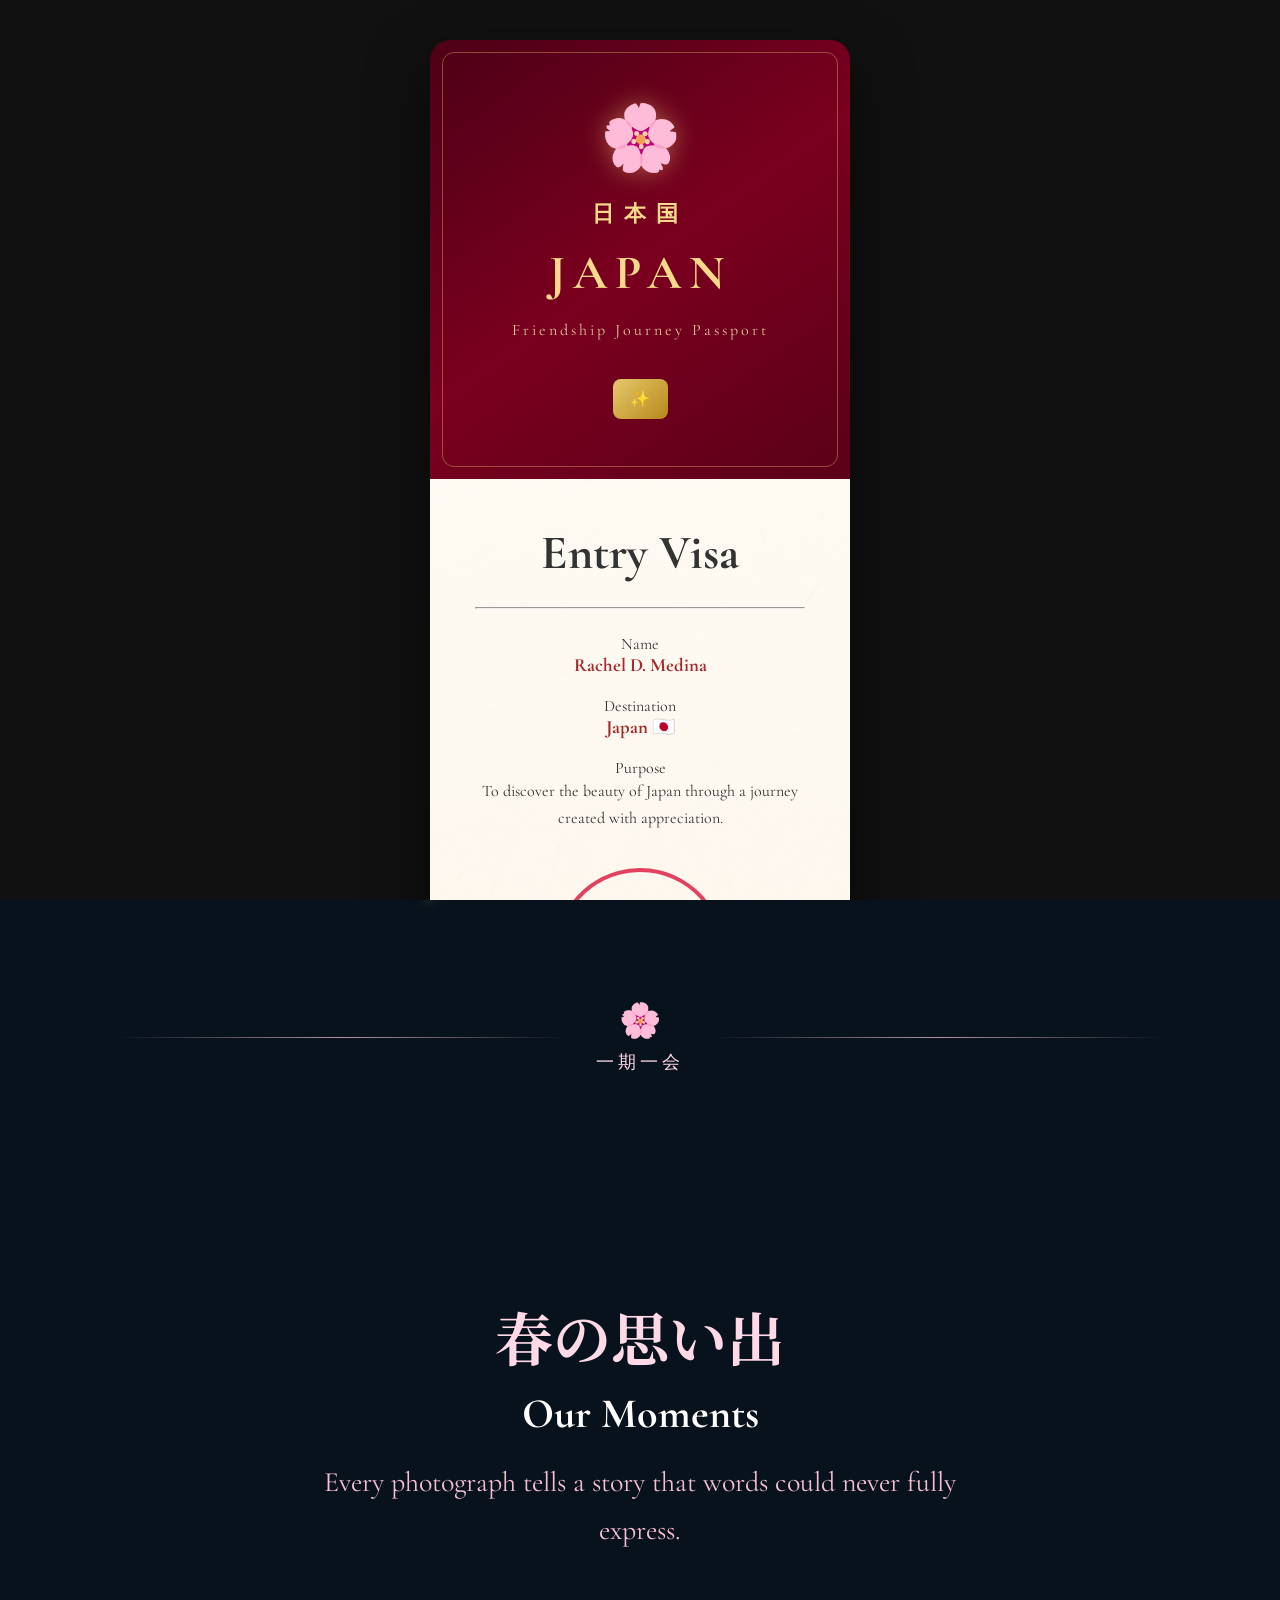
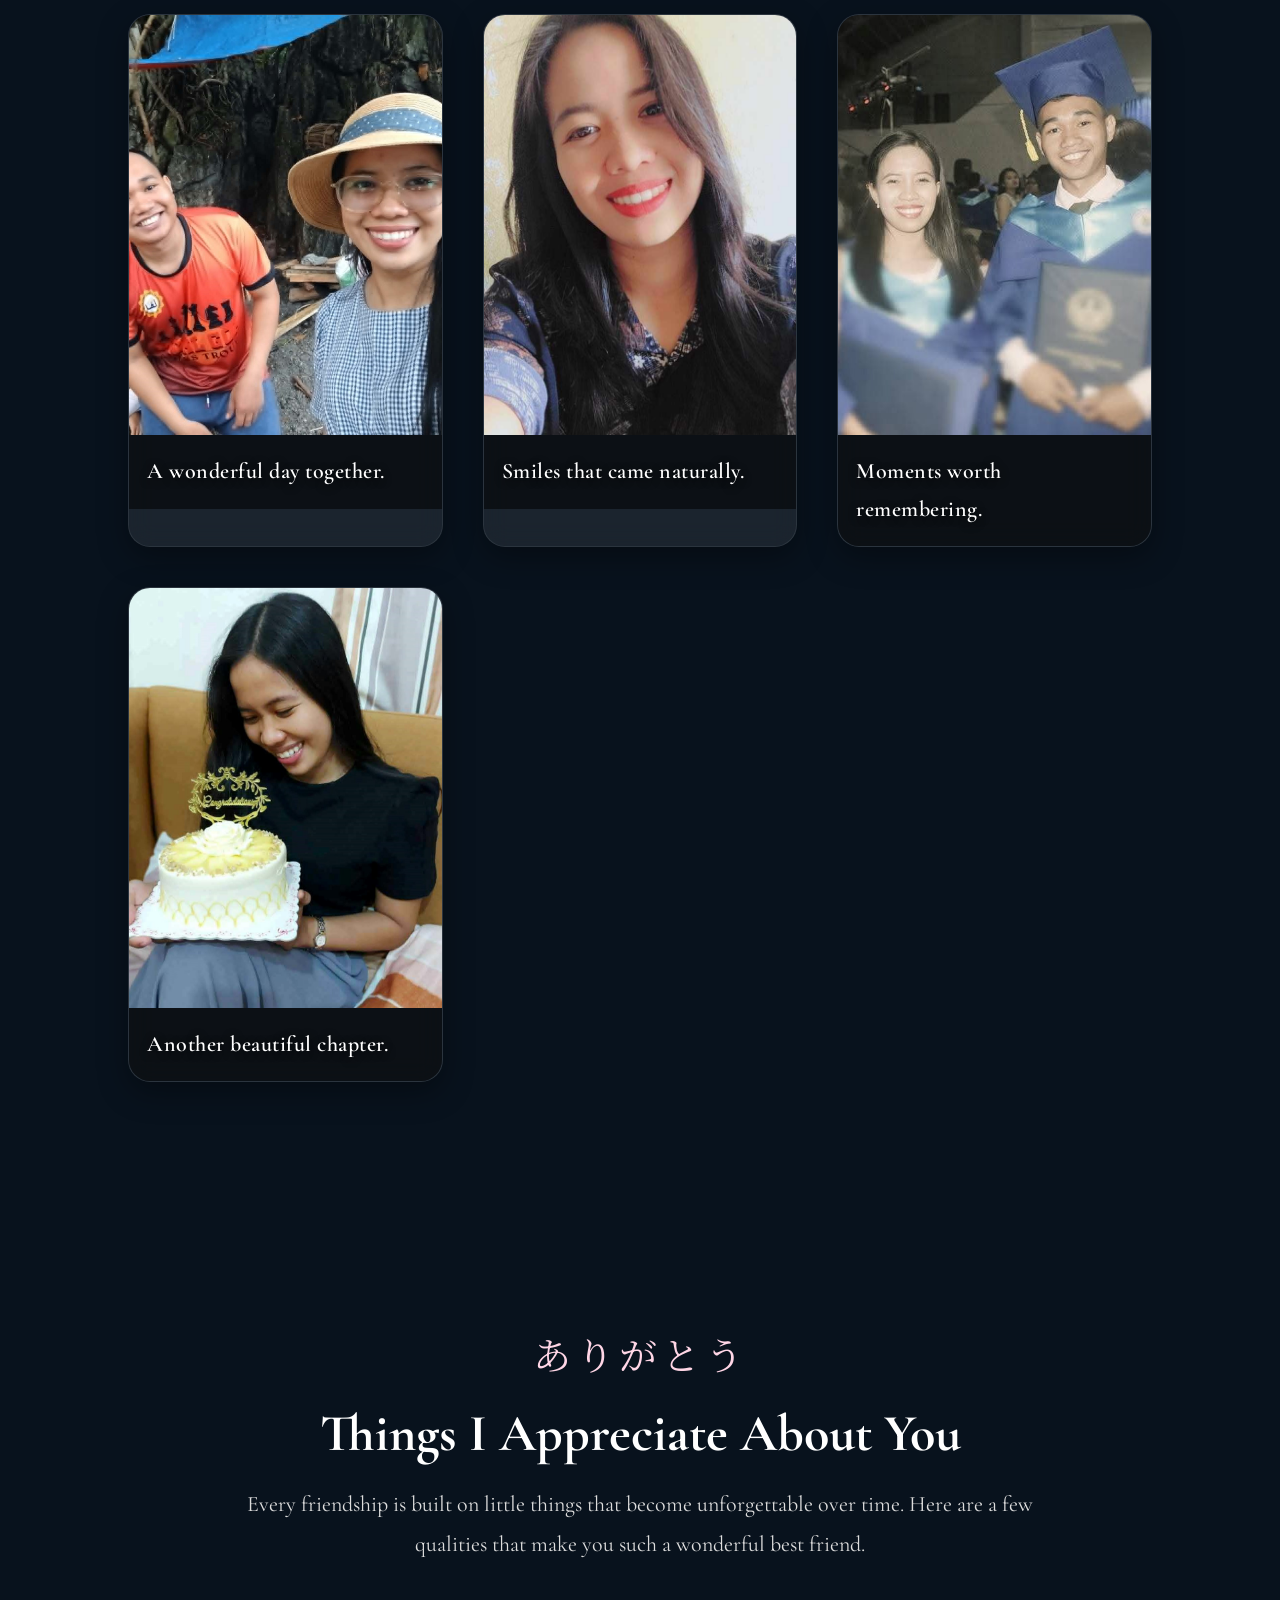
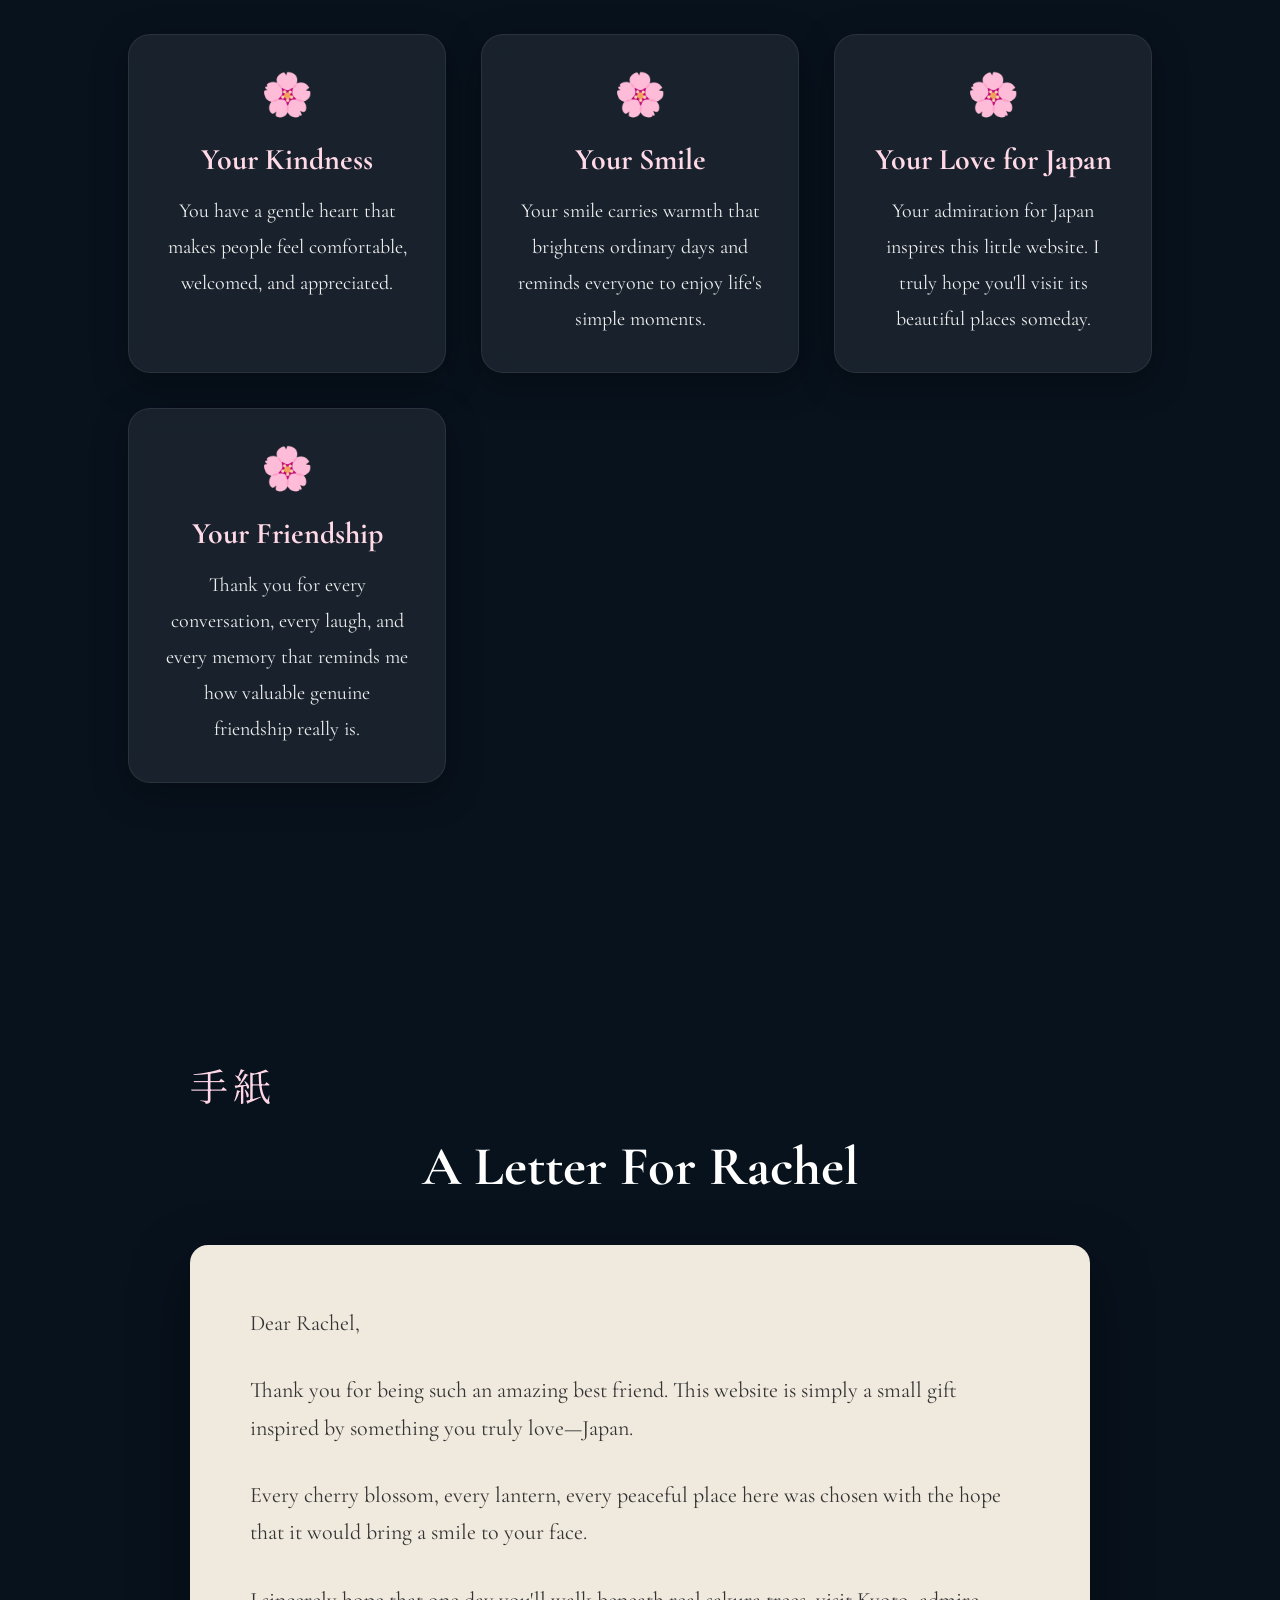
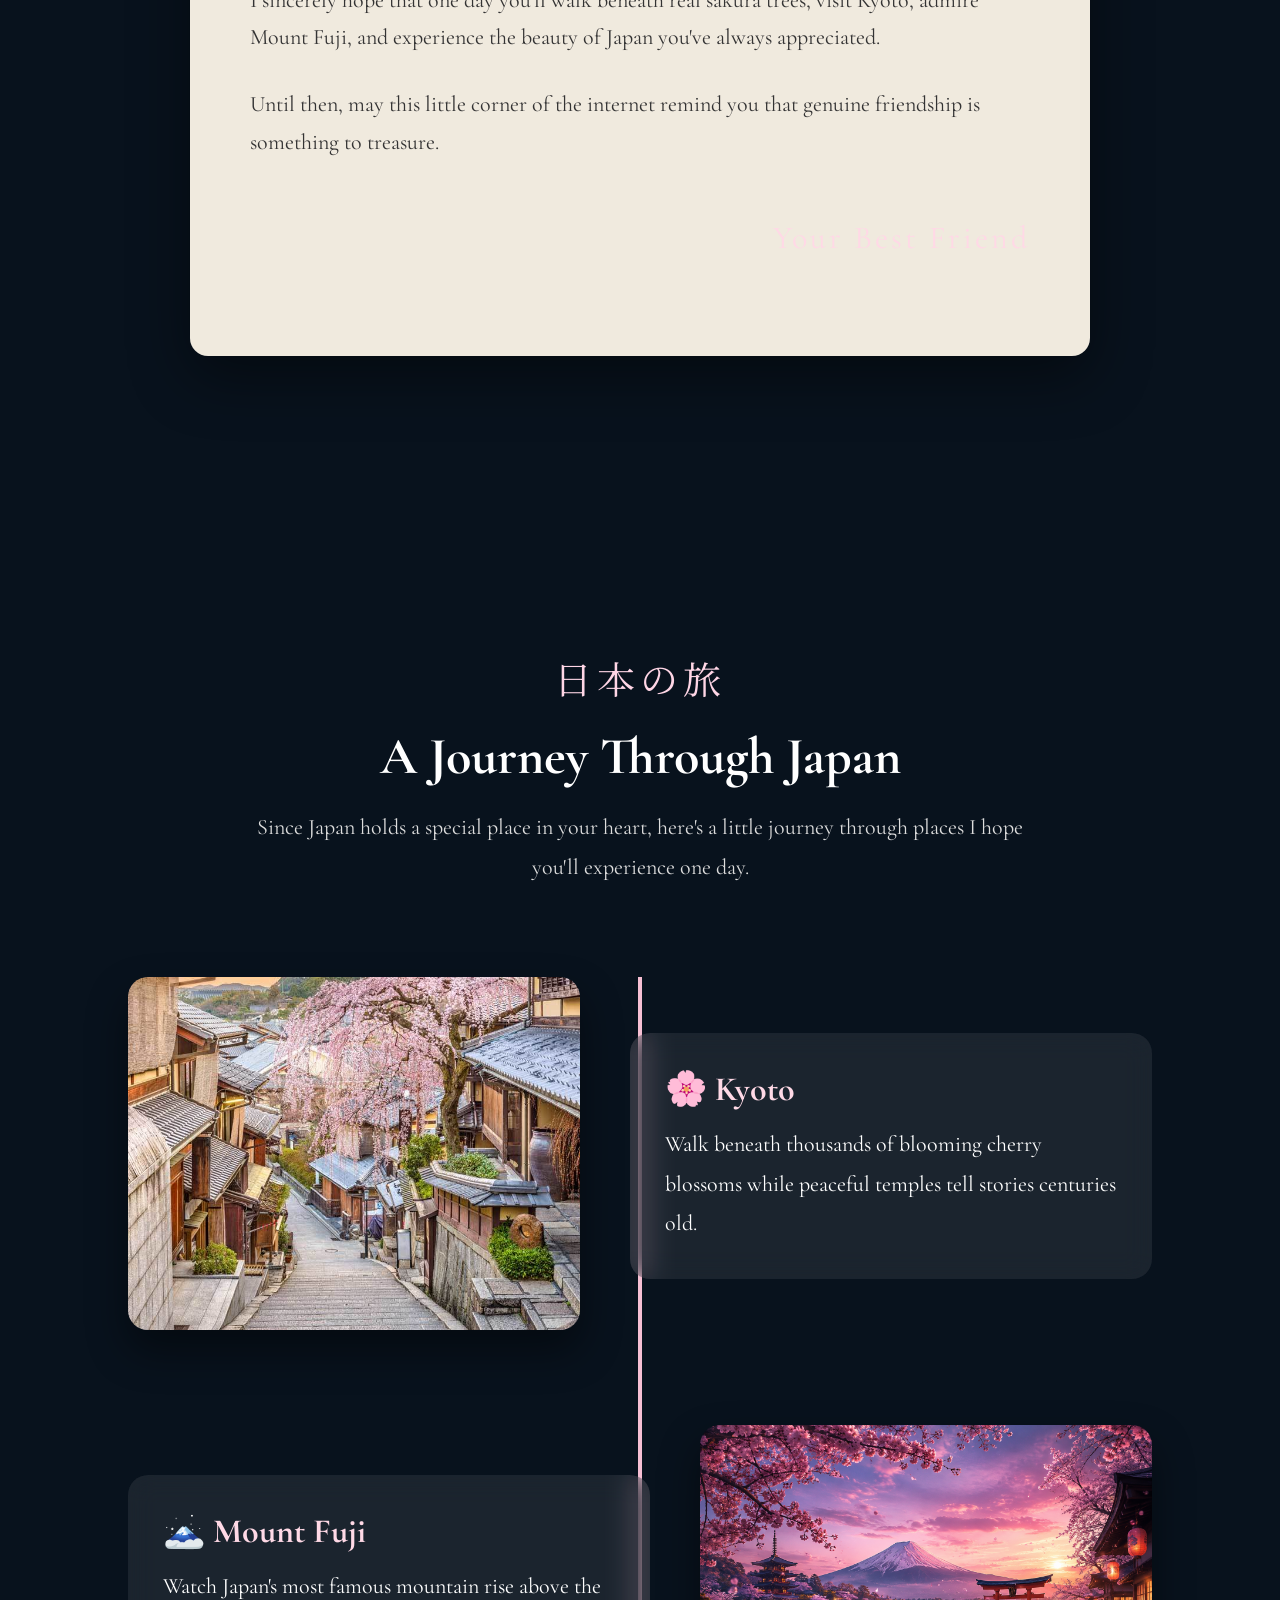
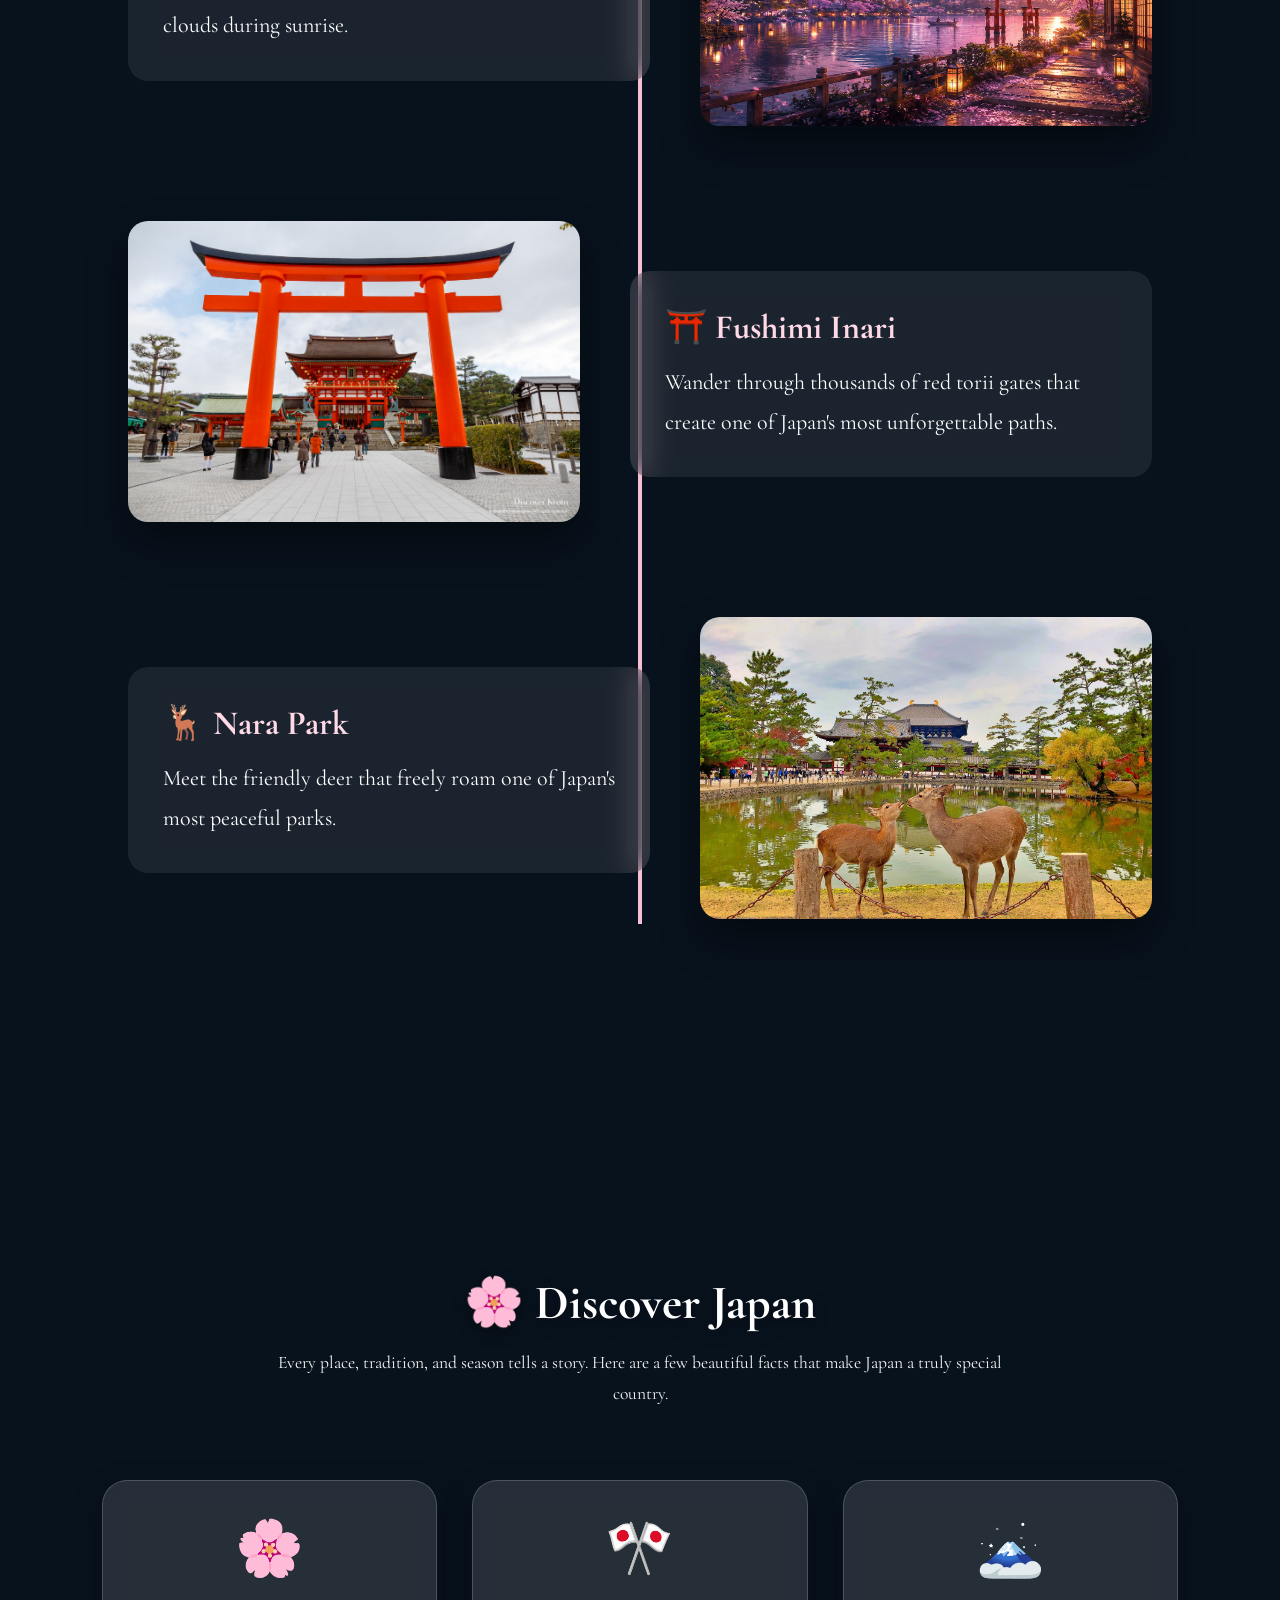
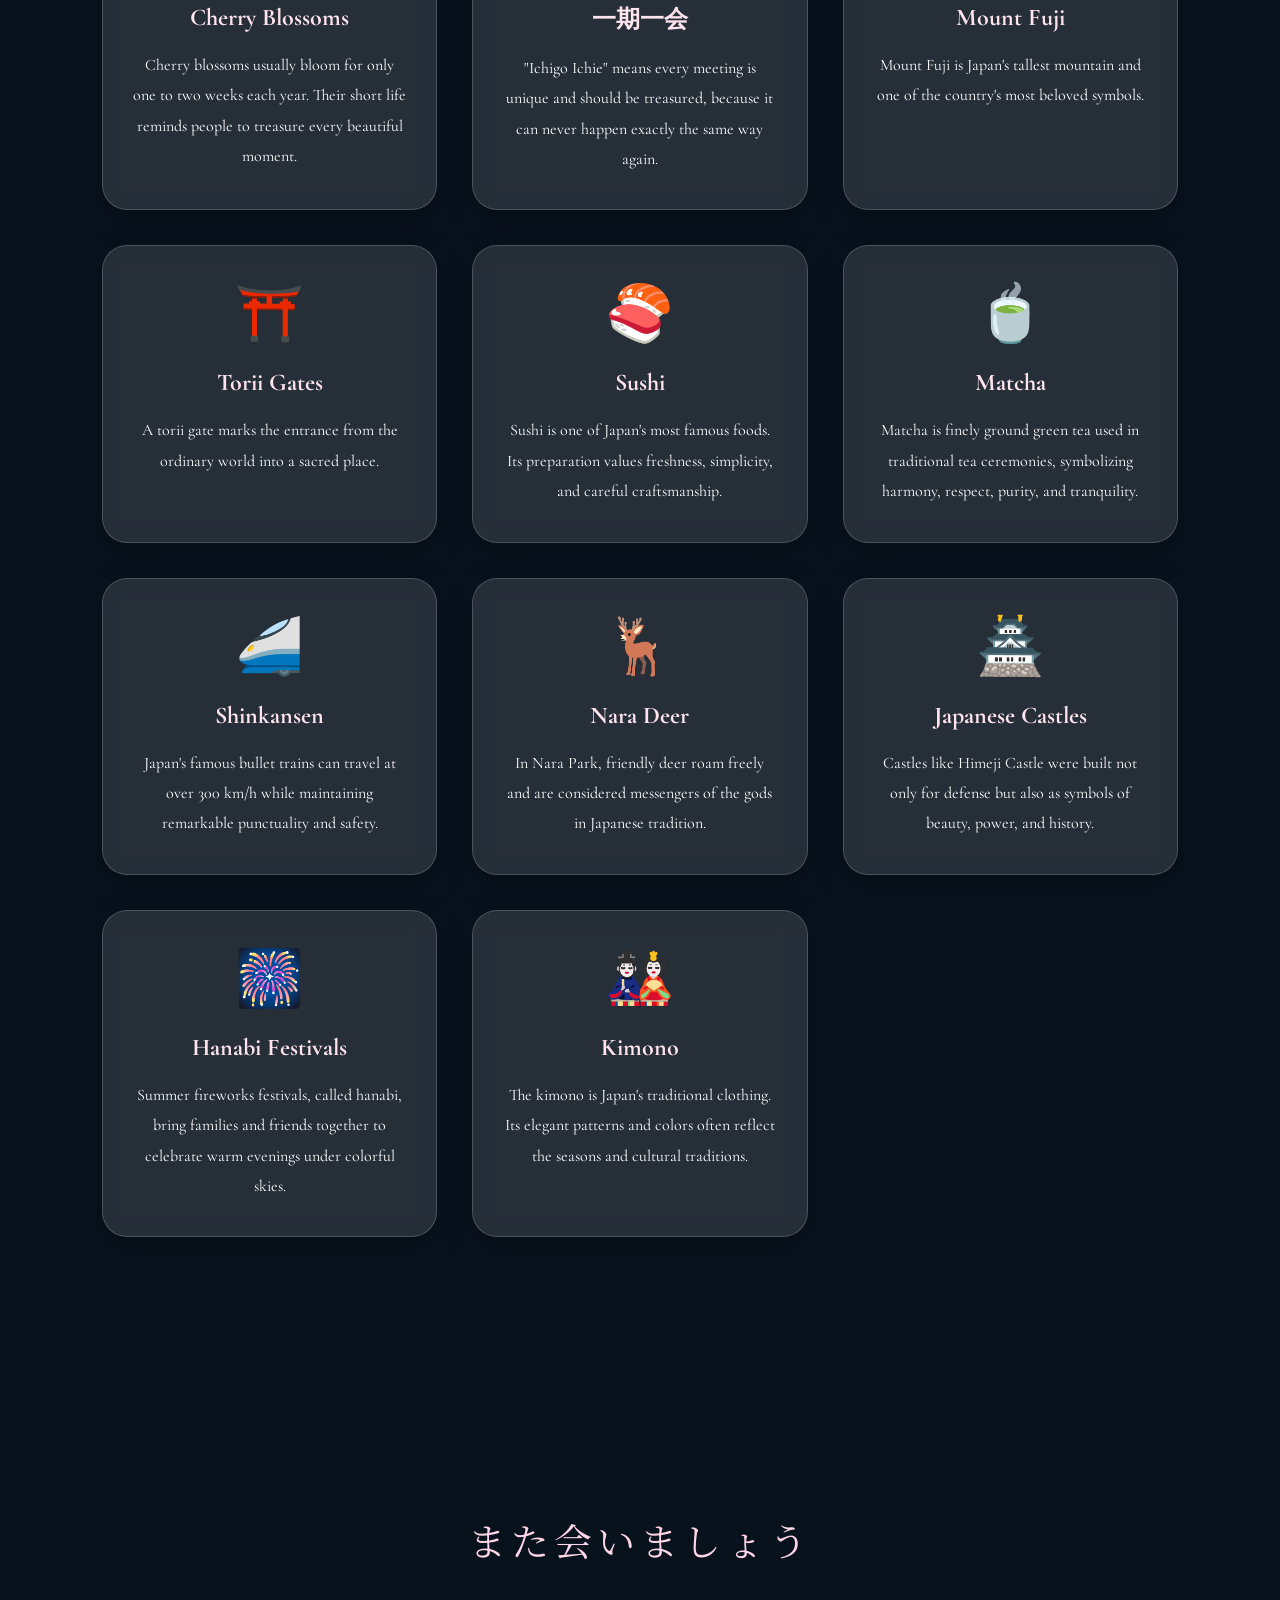
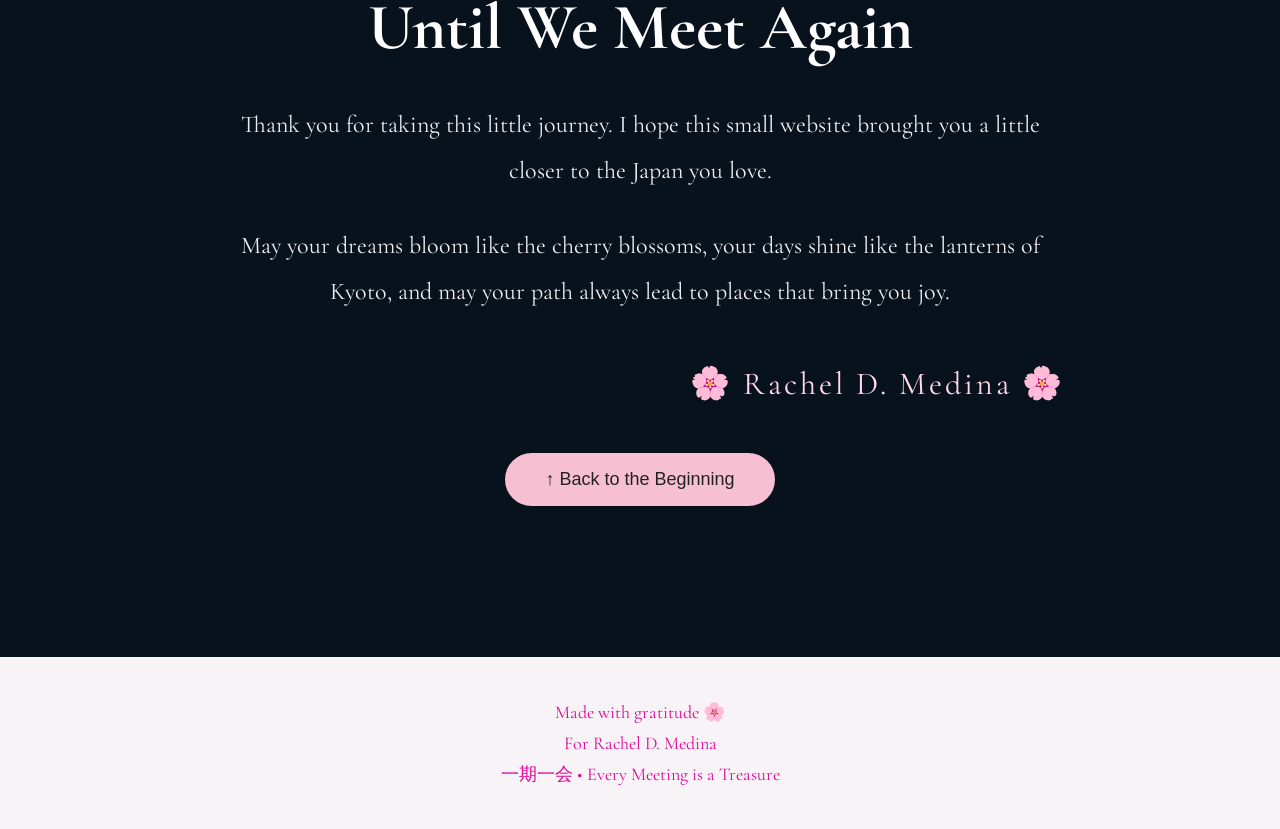
==== index.html @ a025c2c0 "Update My Website" ====
<!DOCTYPE html>
<html lang="en">

<head>

    <meta charset="UTF-8">
    <meta name="viewport" content="width=device-width, initial-scale=1.0">

    <title>一期一会 | To My Best Friend</title>

    <link rel="preconnect" href="https://fonts.googleapis.com">
    <link rel="preconnect" href="https://fonts.gstatic.com" crossorigin>

    <link href="https://fonts.googleapis.com/css2?family=Cormorant+Garamond:wght@300;400;500;600;700&family=Noto+Serif+JP:wght@300;500;700&display=swap" rel="stylesheet">

    <link rel="stylesheet" href="css/style.css">
    <link rel="stylesheet" href="css/animations.css">

</head>

<body>

<!-- ===============================
        JAPAN PASSPORT
================================ -->

<div id="passport-screen">
    
    <div id="sakura-transition"></div>

    <div class="passport">

        <div class="passport-cover">

         <div class="passport-emblem">
         🌸
         </div>

         <h2>日本国</h2>

         <h1>JAPAN</h1>

         <p class="passport-title">
         Friendship Journey Passport
         </p>

         <div class="passport-chip">
         ✨
         </div>

        </div>

        <div class="passport-inside">
            
            <h2>Entry Visa</h2>
            
            <hr>
            
            <div class="passport-info">
                
                <div>
                    
                    <span>Name</span>
                    
                    <h3>Rachel D. Medina</h3>
                
                </div>
                
                
                <div>
                    
                    <span>Destination</span>
                    
                    <h3>Japan 🇯🇵</h3>
                
                </div>
                
                <div>
                    
                    <span>Purpose</span>
                    
                    <p>
                        To discover the beauty of Japan
                        through a journey created with appreciation.
                    
                    </p>
                
                </div>
            
            </div>
            
            <div class="passport-stamp">
                
                入国許可
                
                <br>
                
                Welcome to Japan
            
            </div>
            
            <button id="beginJourney">
                
                🌸 Begin the Journey
            
            </button>
        
        </div>
    
    </div>

</div>

<div id="transition-overlay"></div>

<div id="petal-transition">

    <span>🌸</span>
    <span>🌸</span>
    <span>🌸</span>
    <span>🌸</span>
    <span>🌸</span>
    <span>🌸</span>

</div>
    
<div id="fireflies"></div>

<div class="background-overlay"></div>

<div id="petals-container"></div>

<header class="hero">

    <div class="moon"></div>

    <img src="images/background/Lantern nobg.png"
     class="lantern lantern-left"
     alt="Lantern">
     
     <img src="images/background/Lantern nobg.png"
     class="lantern lantern-right"
     alt="Lantern">

    <div class="hero-content">

     <div class="hero-kanji">
        一期一会
     </div>

     <div class="hero-romaji">
        Ichigo Ichie
     </div>

     <div class="hero-divider"></div>

     <h1 class="hero-title">
        For Rachel D. Medina
     </h1>

     <p class="hero-message">

        A small corner of Japan,
        created with appreciation.

        <br><br>

        May this place remind you that
        beautiful friendships,
        like cherry blossoms,
        are treasured in every season.

     </p>

    <a href="#journey" class="hero-button">

        Begin the Journey 🌸

    </a>

</div>

    <div class="scroll-indicator">

        ↓

    </div>

</header>

<div class="premium-divider">

    <div class="divider-line"></div>

    <div class="divider-center">

        <div class="flower">🌸</div>

        <div class="kanji">一期一会</div>

    </div>

    <div class="divider-line"></div>

</div>

<section id="gallery">

    <div class="gallery-title">
        
        <h2>春の思い出</h2>
        
        <h3>Our Moments</h3>
        
        <p> Every photograph tells a story 
            that words could never fully express.
        </p>
    
    </div>

    <div class="gallery-grid">

        <div class="photo-card">
            <img src="images/memories/r1.jfif" alt="">
            <p>A wonderful day together.</p>
        </div>

        <div class="photo-card">
            <img src="images/memories/r2.jfif" alt="">
            <p>Smiles that came naturally.</p>
        </div>

        <div class="photo-card">
            <img src="images/memories/5.jfif" alt="">
            <p>Moments worth remembering.</p>
        </div>

        <div class="photo-card">
            <img src="images/memories/8.jfif" alt="">
            <p>Another beautiful chapter.</p>
        </div>

    </div>

</section>

<!-- =========================
     THINGS I APPRECIATE
========================== -->

<section id="appreciation">

    <div class="section-header">

        <p class="jp-title">ありがとう</p>

        <h2>Things I Appreciate About You</h2>

        <p class="section-description">
            Every friendship is built on little things that become unforgettable over time.
            Here are a few qualities that make you such a wonderful best friend.
        </p>

    </div>

    <div class="appreciation-grid">

        <div class="app-card">

            <div class="icon">🌸</div>

            <h3>Your Kindness</h3>

            <p>
                You have a gentle heart that makes people feel comfortable,
                welcomed, and appreciated.
            </p>

        </div>

        <div class="app-card">

            <div class="icon">🌸</div>

            <h3>Your Smile</h3>

            <p>
                Your smile carries warmth that brightens ordinary days and
                reminds everyone to enjoy life's simple moments.
            </p>

        </div>

        <div class="app-card">

            <div class="icon">🌸</div>

            <h3>Your Love for Japan</h3>

            <p>
                Your admiration for Japan inspires this little website.
                I truly hope you'll visit its beautiful places someday.
            </p>

        </div>

        <div class="app-card">

            <div class="icon">🌸</div>

            <h3>Your Friendship</h3>

            <p>
                Thank you for every conversation, every laugh,
                and every memory that reminds me how valuable
                genuine friendship really is.
            </p>

        </div>

    </div>

</section>

<!-- ==========================
     LETTER SECTION
=========================== -->

<section id="letter">

    <div class="letter-container">

        <p class="jp-title">

            手紙

        </p>

        <h2>

            A Letter For Rachel

        </h2>

        <div class="letter-paper">

            <p>

                Dear Rachel,

            </p>

            <p>

                Thank you for being such an amazing best friend.

                This website is simply a small gift inspired by
                something you truly love—Japan.

            </p>

            <p>

                Every cherry blossom,
                every lantern,
                every peaceful place here
                was chosen with the hope that
                it would bring a smile to your face.

            </p>

            <p>

                I sincerely hope that one day
                you'll walk beneath real sakura trees,
                visit Kyoto,
                admire Mount Fuji,
                and experience the beauty of Japan
                you've always appreciated.

            </p>

            <p>

                Until then,
                may this little corner of the internet
                remind you that genuine friendship
                is something to treasure.

            </p>

            <p class="signature">

                Your Best Friend

            </p>

        </div>

    </div>

</section>

<!-- =========================
     JOURNEY THROUGH JAPAN
========================= -->

<section id="journey">

    <div class="section-header">

        <p class="jp-title">

            日本の旅

        </p>

        <h2>

            A Journey Through Japan

        </h2>

        <p class="section-description">

            Since Japan holds a special place in your heart,
            here's a little journey through places I hope
            you'll experience one day.

        </p>

    </div>

    <div class="timeline">

        <div class="timeline-item">

            <div class="timeline-image">

                <img src="images/background/kyoto.jpg" alt="Kyoto">

            </div>

            <div class="timeline-content">

                <h3>🌸 Kyoto</h3>

                <p>

                    Walk beneath thousands of blooming
                    cherry blossoms while peaceful temples
                    tell stories centuries old.

                </p>

            </div>

        </div>

        <div class="timeline-item reverse">

            <div class="timeline-image">

                <img src="images/background/gallery background.png" alt="Fuji">

            </div>

            <div class="timeline-content">

                <h3>🗻 Mount Fuji</h3>

                <p>

                    Watch Japan's most famous mountain
                    rise above the clouds during sunrise.

                </p>

            </div>

        </div>

        <div class="timeline-item">

            <div class="timeline-image">

                <img src="images/background/inari.jpg" alt="Fushimi">

            </div>

            <div class="timeline-content">

                <h3>⛩️ Fushimi Inari</h3>

                <p>

                    Wander through thousands of red torii
                    gates that create one of Japan's
                    most unforgettable paths.

                </p>

            </div>

        </div>

        <div class="timeline-item reverse">

            <div class="timeline-image">

                <img src="images/background/nara.jpg" alt="Nara">

            </div>

            <div class="timeline-content">

                <h3>🦌 Nara Park</h3>

                <p>

                    Meet the friendly deer that freely
                    roam one of Japan's most peaceful parks.

                </p>

            </div>

        </div>

    </div>

</section>

<!-- ===================================
        DID YOU KNOW?
=================================== -->

<section id="did-you-know" class="did-you-know">

    <h2 class="section-title">
        🌸 Discover Japan
    </h2>

    <p class="section-subtitle">
        Every place, tradition, and season tells a story. Here are a few beautiful facts that make Japan a truly special country.
    </p>

    <div class="facts-grid">

        <div class="fact-card">
            <div class="fact-icon">🌸</div>

            <h3>Cherry Blossoms</h3>

            <p>
                Cherry blossoms usually bloom
                for only one to two weeks each year.
                Their short life reminds people
                to treasure every beautiful moment.
            </p>
        </div>

        <div class="fact-card">

            <div class="fact-icon">🎌</div>

            <h3>一期一会</h3>

            <p>
                "Ichigo Ichie" means
                every meeting is unique
                and should be treasured,
                because it can never happen
                exactly the same way again.
            </p>

        </div>

        <div class="fact-card">

            <div class="fact-icon">🗻</div>

            <h3>Mount Fuji</h3>

            <p>
                Mount Fuji is Japan's
                tallest mountain and one of
                the country's most beloved symbols.
            </p>

        </div>

        <div class="fact-card">

            <div class="fact-icon">⛩️</div>

            <h3>Torii Gates</h3>

            <p>
                A torii gate marks the entrance
                from the ordinary world into
                a sacred place.
            </p>

        </div>

        <div class="fact-card">
          
            <div class="fact-icon">🍣</div>
             
            <h3>Sushi</h3>
            
            <p>
               Sushi is one of Japan's most famous foods.
               Its preparation values freshness, simplicity, and careful craftsmanship.
            
            </p>
        
        </div>

        <div class="fact-card">
         
            <div class="fact-icon">🍵</div>
    
            <h3>Matcha</h3>
    
            <p>
        
                Matcha is finely ground green tea used in traditional tea ceremonies,
                symbolizing harmony, respect, purity, and tranquility.
    
            </p>

        </div>

        <div class="fact-card">
    
            <div class="fact-icon">🚄</div>
    
            <h3>Shinkansen</h3>
    
            <p>
        
                Japan's famous bullet trains can travel at over 300 km/h while maintaining remarkable punctuality and safety.
    
            </p>

        </div>

        <div class="fact-card">
    
            <div class="fact-icon">🦌</div>
    
            <h3>Nara Deer</h3>
    
            <p>
        
                In Nara Park, friendly deer roam freely and are considered messengers of the gods in Japanese tradition.
    
            </p>

        </div>

        <div class="fact-card">
    
            <div class="fact-icon">🏯</div>
    
            <h3>Japanese Castles</h3>
    
            <p>
        
                Castles like Himeji Castle were built not only for defense but also as symbols of beauty, power, and history.
    
            </p>

        </div>

        <div class="fact-card">
    
            <div class="fact-icon">🎆</div>
    
            <h3>Hanabi Festivals</h3>
    
            <p>
       
                Summer fireworks festivals, called hanabi, bring families and friends together to celebrate warm evenings under colorful skies.
    
            </p>

        </div>

        <div class="fact-card">
    
            <div class="fact-icon">🎎</div>
    
            <h3>Kimono</h3>
    
            <p>
        
                The kimono is Japan's traditional clothing.
        
                Its elegant patterns and colors often reflect the seasons and cultural traditions.
    
            </p>

        </div>


    </div>

</section>

<!-- =====================================
     FAREWELL SECTION
====================================== -->

<section id="farewell">

    <div class="farewell-overlay"></div>

    <div class="farewell-content">

        <p class="jp-title">
            また会いましょう
        </p>

        <h2>Until We Meet Again</h2>

        <p class="farewell-message">

            Thank you for taking this little journey.

            I hope this small website brought you
            a little closer to the Japan you love.

        </p>

        <p class="farewell-message">

            May your dreams bloom like the cherry blossoms,
            your days shine like the lanterns of Kyoto,
            and may your path always lead to places
            that bring you joy.

        </p>

        <div class="signature">

            🌸 Rachel D. Medina 🌸

        </div>

        <button id="backTop">

            ↑ Back to the Beginning

        </button>

    </div>

</section>


<footer>

    <p>

        Made with gratitude 🌸

    </p>

    <p>

        For Rachel D. Medina

    </p>

    <p>

        一期一会 • Every Meeting is a Treasure

    </p>

</footer>

<script src="js/script.js"></script>
<script src="js/sakura.js"></script>
<script src="js/fireflies.js"></script>

<button id="music-btn">🎵 Music</button>

<audio id="bg-music" loop>
    <source src="audio/Sparkle - Your Name. (Kimi no Na wa.) OST [Piano]  RADWIMPS.mp3" type="audio/mpeg">
</audio>

<script src="js/music.js"></script>

<script src="js/passport.js"></script>

</body>

</html>
---- css/style.css ----
*{
    margin:0;
    padding:0;
    box-sizing:border-box;
}

html{
    scroll-behavior:smooth;
}

body{

    background:#08121d;
    color:white;
    overflow-x:hidden;

    font-family:'Cormorant Garamond',serif;

}

/* HERO */

.hero{
    height:100vh;

    background:
        linear-gradient(
            rgba(0,0,0,0.55),
            rgba(0,0,0,0.65)
        ),
        url("../images/background/gallery\ background.png");

    background-size: cover;
    background-position: center;
    background-repeat: no-repeat;

    display:flex;
    justify-content:center;
    align-items:center;
    text-align:center;
    position:relative;
    
.hero{

    animation:heroReveal 2s ease;

}

@keyframes heroReveal{

from{

opacity:0;

transform:scale(1.05);

}

to{

opacity:1;

transform:scale(1);

}

}

}

/* Overlay */

.background-overlay {
    position: fixed;
    inset: 0;
    background: linear-gradient(
        rgba(4, 10, 20, 0.55),
        rgba(4, 10, 20, 0.65)
    );
    z-index: 0;
}

/* Moon */

.moon{

position:absolute;

right:8%;

top:8%;

width:260px;

height:260px;

border-radius:50%;

background:radial-gradient(

circle,

rgba(255,255,255,.9),

rgba(255,255,255,.08)

);

filter:blur(2px);

box-shadow:

0 0 80px rgba(255,255,255,.25),

0 0 150px rgba(255,255,255,.08);

opacity:.4;

}

/* Hero */

.hero-content{

    text-align:center;

    max-width:850px;

    margin:auto;

    padding:70px 40px;

    backdrop-filter:blur(10px);

    background:rgba(0,0,0,.25);

    border:1px solid rgba(255,255,255,.15);

    border-radius:25px;

    box-shadow:
    0 20px 50px rgba(0,0,0,.35);

}

.hero-kanji{

    font-size:58px;

    color:#ffd7e8;

    letter-spacing:8px;

    margin-bottom:10px;

    text-shadow:0 0 20px rgba(255,180,210,.5);

}

.hero-romaji{

    color:#ffffff;

    font-size:22px;

    font-style:italic;

    opacity:.85;

    margin-bottom:25px;

}

.hero-divider{

    width:180px;

    height:2px;

    margin:25px auto;

    background:linear-gradient(
    to right,
    transparent,
    #ffd2e3,
    transparent);

}

.hero-title{

    font-size:48px;

    color:white;

    margin-bottom:30px;

}

.hero-message{

    font-size:20px;

    color:#f6f6f6;

    line-height:2;

    margin-bottom:40px;

}

.hero-button{

    display:inline-block;

    padding:18px 45px;

    background:linear-gradient(
        135deg,
        #ffbfd8,
        #f7dfff);

    color:#4d2b3c;

    text-decoration:none;

    font-weight:bold;

    border-radius:50px;

    transition:.4s;

}

.hero-button:hover{

    transform:translateY(-6px);

    box-shadow:
    0 15px 35px rgba(255,170,205,.5);

}

.hero-content{

    animation:heroFade 2.5s ease;

}

@keyframes heroFade{

    from{

        opacity:0;

        transform:translateY(50px);

    }

    to{

        opacity:1;

        transform:translateY(0);

    }

}

/* Scroll */

.scroll-indicator{

    position:absolute;

    bottom:25px;

    font-size:34px;

    animation:bounce 2s infinite;

}

/* ==========================
   Sakura Petals
========================== */

#petals-container{

    position:fixed;

    inset:0;

    overflow:hidden;

    pointer-events:none;

    z-index:3;

}

.petal{

    position:absolute;

    width:18px;

    height:14px;

    background:linear-gradient(
        145deg,
        #ffd9ea,
        #f8b6cf
    );

    border-radius:
        100% 0 100% 0;

    opacity:.85;

    filter:drop-shadow(
        0 0 6px rgba(255,190,210,.35)
    );

    animation-name:fall;

    animation-timing-function:linear;

    animation-iteration-count:infinite;

}

@keyframes fall{

0%{

transform:

translateY(-10vh)

translateX(0)

rotate(0deg);

opacity:0;

}

10%{

opacity:.9;

}

50%{

transform:

translateY(50vh)

translateX(40px)

rotate(180deg);

}

100%{

transform:

translateY(110vh)

translateX(-60px)

rotate(360deg);

opacity:0;

}

}

/* =====================
   Lanterns
===================== */

.lantern{

    position:absolute;

    top:0;

    width:120px;

    z-index:8;

    transform-origin:top center;

}

.lantern-left{

    left:70px;

    animation:swingLeft 4s ease-in-out infinite;

}

.lantern-right{

    right:70px;

    animation:swingRight 4s ease-in-out infinite;

}

@keyframes swingLeft{

0%{transform:rotate(3deg);}
50%{transform:rotate(-3deg);}
100%{transform:rotate(3deg);}

}

@keyframes swingRight{

0%{transform:rotate(-3deg);}
50%{transform:rotate(3deg);}
100%{transform:rotate(-3deg);}

}

#fireflies{

position:fixed;

inset:0;

pointer-events:none;

z-index:2;

}

.firefly{

position:absolute;

width:4px;

height:4px;

border-radius:50%;

background:#ffe97d;

box-shadow:

0 0 12px #ffe97d,

0 0 20px #fff6b8;

animation:floatFirefly linear infinite;

}

@keyframes floatFirefly{

0%{

transform:translateY(0);

opacity:0;

}

20%{

opacity:1;

}

100%{

transform:translateY(-220px);

opacity:0;

}

}

#music-btn{

position:fixed;

bottom:25px;

right:25px;

padding:14px 24px;

border:none;

border-radius:40px;

background:rgba(255,255,255,.18);

backdrop-filter:blur(12px);

color:white;

cursor:pointer;

z-index:999;

transition:.3s;

}

#music-btn:hover{

background:rgba(255,255,255,.28);

}

#gallery{

    position: relative;

    padding: 120px 10%;

    background:
        linear-gradient(
            rgba(5,10,20,.55),
            rgba(8,15,28,.65)
        ),
        url("../images/background/gallery\ background.png");

    background-size: cover;

    background-position: center;

    background-attachment: fixed;

}

.gallery-title{

    text-align:center;
    margin-bottom:60px;

}

.gallery-title h2{

font-size:58px;

font-family:'Noto Serif JP';

color:#ffd9e6;

margin-bottom:10px;

}

.gallery-title h3{

font-size:42px;

color:white;

margin-bottom:20px;

}

.gallery-title p{

font-size:22px;

color:#ddd;

max-width:700px;

margin:auto;

line-height:1.7;

}

.gallery-title p{

    font-size:28px;
    color:#f6bfd3;
    margin-top:10px;

}

.gallery-title span{

    display:block;
    margin-top:20px;
    color:#ddd;
    font-size:22px;

}

.gallery-grid{

    display:grid;

    grid-template-columns:
    repeat(auto-fit,minmax(300px,1fr));

    gap:40px;

}

.photo-card,

.app-card,

.destination-card{

border:1px solid

rgba(255,255,255,.12);

background:

rgba(255,255,255,.08);

backdrop-filter:

blur(15px);

}

.photo-card p{

padding:18px;

background:rgba(0,0,0,.55);

color:white;

font-size:22px;

font-weight:600;

letter-spacing:.5px;

text-shadow:

0 2px 8px rgba(0,0,0,.8);

}


.photo-card:hover{

    transform:
        translateY(-10px)
        rotate(-2deg);

    box-shadow:
        0 20px 40px rgba(0,0,0,.35);

}

.photo-card img{

width:100%;

height:420px;

object-fit:cover;

display:block;

}

.photo-card{

background:rgba(255,255,255,.08);

backdrop-filter:blur(12px);

border:1px solid rgba(255,255,255,.08);

border-radius:22px;

overflow:hidden;

transition:.45s;

box-shadow:

0 10px 30px rgba(0,0,0,.35);

}

.photo-card:hover{

transform:

translateY(-14px)

scale(1.03);

box-shadow:

0 20px 50px rgba(0,0,0,.55);

}

.premium-divider{

    display:flex;

    align-items:center;

    justify-content:center;

    gap:30px;

    margin:100px auto;

}

.divider-line{

    width:35%;

    height:1px;

    background:linear-gradient(
    to right,
    transparent,
    rgba(255,200,220,.7),
    transparent);

}

.divider-center{

    text-align:center;

}

.flower{

    font-size:34px;

    animation: glowFlower 4s infinite ease-in-out;

}

.kanji{

    margin-top:8px;

    color:#ffd9e6;

    font-size:18px;

    letter-spacing:4px;

}

@keyframes glowFlower{

0%,100%{

transform:scale(1);

filter:drop-shadow(0 0 0px pink);

}

50%{

transform:scale(1.2);

filter:drop-shadow(0 0 15px #ffb6d5);

}

}

/* =====================================
   APPRECIATION SECTION
===================================== */

#appreciation{

    position:relative;

    padding:120px 10%;

    background:
        linear-gradient(
            rgba(5,10,20,.55),
            rgba(8,15,28,.65)
        ),
        url("../images/background/gallery\ background.png");

    background-size: cover;

    background-position: center;

    background-attachment: fixed;

}

.section-header{

    text-align:center;

    max-width:800px;

    margin:auto;

    margin-bottom:70px;

}

.jp-title{

    font-family:'Noto Serif JP',serif;

    color:#ffd6e6;

    font-size:38px;

    letter-spacing:5px;

    margin-bottom:15px;

}

.section-header h2{

    font-size:52px;

    color:white;

    margin-bottom:20px;

}

.section-description{

    font-size:22px;

    color:#dddddd;

    line-height:1.8;

}

.appreciation-grid{

    display:grid;

    grid-template-columns:
    repeat(auto-fit,minmax(280px,1fr));

    gap:35px;

}

.app-card{

    background:
    rgba(255,255,255,.07);

    backdrop-filter:blur(14px);

    border:1px solid
    rgba(255,255,255,.08);

    border-radius:22px;

    padding:35px;

    text-align:center;

    transition:.45s;

    box-shadow:
    0 10px 35px rgba(0,0,0,.35);

}

.app-card:hover{

    transform:
    translateY(-10px);

    border-color:#f6bfd3;

    box-shadow:
    0 20px 45px rgba(0,0,0,.45);

}

.icon{

    font-size:42px;

    margin-bottom:20px;

}

.app-card h3{

    color:#ffd9e6;

    font-size:30px;

    margin-bottom:15px;

}

.app-card p{

    color:#eeeeee;

    font-size:20px;

    line-height:1.8;

}

/* ====================================
        LETTER SECTION
==================================== */

#letter{

    padding:150px 10%;

    background:

    linear-gradient(
            rgba(5,10,20,.55),
            rgba(8,15,28,.65)
        ),

    url("../images/background/her\ fav.jpg");

    background-size:cover;

    background-position:center;

    background-attachment:fixed;

}

.letter-container{

    max-width:900px;

    margin:auto;

}

.letter-container h2{

    text-align:center;

    font-size:55px;

    color:white;

    margin-bottom:45px;

}

.letter-paper{

    background:
    rgba(255,248,235,.94);

    color:#333;

    padding:60px;

    border-radius:18px;

    box-shadow:

    0 20px 60px rgba(0,0,0,.45);

    backdrop-filter:blur(12px);

    line-height:2;

    font-size:22px;

}

.letter-paper p{

    margin-bottom:30px;

}

.signature{

    text-align:right;

    margin-top:60px;

    font-size:28px;

    color:#8b3d5f;

    font-family:'Cormorant Garamond',serif;

}

/* ==========================
      JOURNEY
========================== */

#journey{

padding:140px 10%;

background:

linear-gradient(

rgba(5,12,20,.45),

rgba(6,12,25,.55)

),

url("../images/background/journey\ wallpaper.jpg");

background-size:cover;

background-position:center;

background-attachment:fixed;

}

.timeline{

position:relative;

margin-top:70px;

}

.timeline::before{

content:"";

position:absolute;

left:50%;

top:0;

bottom:0;

width:4px;

background:#f6bfd3;

transform:translateX(-50%);

}

.timeline-item{

display:flex;

justify-content:space-between;

align-items:center;

margin:90px 0;

gap:50px;

}

.timeline-item.reverse{

flex-direction:row-reverse;

}

.timeline-image{

flex:1;

}

.timeline-image img{

width:100%;

border-radius:20px;

box-shadow:

0 20px 40px rgba(0,0,0,.45);

}

.timeline-content{

flex:1;

background:rgba(255,255,255,.08);

backdrop-filter:blur(14px);

padding:35px;

border-radius:20px;

color:white;

}

.timeline-content h3{

font-size:34px;

margin-bottom:15px;

color:#ffd9e6;

}

.timeline-content p{

font-size:22px;

line-height:1.8;

}

/* ===================================
        FAREWELL
=================================== */

#farewell{

    position:relative;

    min-height:100vh;

    display:flex;

    justify-content:center;

    align-items:center;

    text-align:center;

    padding:120px 10%;

    overflow:hidden;

    background:
    linear-gradient(
        rgba(0,0,0,.55),
        rgba(0,0,0,.65)
    ),
    url("../images/background/japannight.jpg");

    background-size:cover;

    background-position:center;

    background-attachment:fixed;

}

.farewell-content{

    max-width:850px;

    z-index:2;

}

.farewell-content h2{

    font-size:65px;

    color:white;

    margin-bottom:35px;

}

.farewell-message{

    color:#eeeeee;

    font-size:24px;

    line-height:1.9;

    margin-bottom:30px;

}

.signature{

    margin-top:50px;

    font-size:32px;

    color:#ffd9e6;

    letter-spacing:3px;

}

#backTop{

    margin-top:50px;

    padding:16px 40px;

    border:none;

    border-radius:50px;

    background:#f7bfd2;

    color:#222;

    font-size:18px;

    cursor:pointer;

    transition:.35s;

}

#backTop:hover{

    transform:translateY(-4px);

    background:white;

}

footer{

    background:#f7f3f6;

    text-align:center;

    padding:40px;

    color:#e0049e;

    line-height:2;

    font-size:18px;

}

/* ===========================
   SCROLL ANIMATION
=========================== */

.hidden{

    opacity:0;

    transform:translateY(60px);

    transition:
    opacity 1s ease,
    transform 1s ease;

}

.show{

    opacity:1;

    transform:translateY(0);

}

nav{

position:fixed;

top:0;

left:0;

width:100%;

padding:20px 8%;

display:flex;

justify-content:space-between;

align-items:center;

background:rgba(0,0,0,.15);

backdrop-filter:blur(18px);

z-index:999;

transition:.4s;

}

::-webkit-scrollbar{

width:10px;

}

::-webkit-scrollbar-track{

background:#08111b;

}

::-webkit-scrollbar-thumb{

background:#f7bfd2;

border-radius:20px;

}

::-webkit-scrollbar-thumb:hover{

background:white;

}

html{

scroll-behavior:smooth;

}

@media(max-width:768px){

.hero h1{

font-size:48px;

}

.hero h2{

font-size:24px;

}

.quote{

font-size:18px;

}

.gallery-grid,

.appreciation-grid,

.destination-grid{

grid-template-columns:1fr;

}

.timeline::before{

display:none;

}

.timeline-item,

.timeline-item.reverse{

flex-direction:column;

}

nav{

padding:18px;

}

}

/* =========================
   MOBILE RESPONSIVE DESIGN
========================= */

@media (max-width: 768px) {

    body {
        overflow-x: hidden;
    }

    /* Navigation */
    nav {
        flex-direction: column;
        padding: 20px;
    }

    nav ul {
        flex-direction: column;
        gap: 15px;
        text-align: center;
        margin-top: 20px;
    }


    /* Hero Section */
    .hero {
        min-height: 90vh;
        padding: 30px 20px;
        text-align: center;
    }

    .hero h1 {
        font-size: 2.2rem;
    }

    .hero p {
        font-size: 1rem;
    }


    /* Buttons */
    .btn {
        width: 100%;
        max-width: 300px;
        margin: 10px auto;
    }


    /* Cards */
    .card-container,
    .projects-container,
    .features-container {
        grid-template-columns: 1fr;
        gap: 20px;
    }


    /* Images */
    img {
        max-width: 100%;
        height: auto;
    }


    /* Sections */
    section {
        padding: 50px 20px;
    }

}

html {
    scroll-behavior: smooth;
}

h1 {
    font-size: clamp(2rem, 5vw, 4rem);
}

h2 {
    font-size: clamp(1.5rem, 4vw, 3rem);
}

p {
    line-height: 1.7;
}

/* ==========================================
           DID YOU KNOW SECTION
========================================== */

.did-you-know{

    position: relative;

    padding: 120px 8%;

    background:
        linear-gradient(
            rgba(10,20,15,.55),
            rgba(10,20,15,.55)
        ),
        url("../images/background/did\ you\ know.jfif");

    background-size: cover;

    background-position: center;

    background-repeat: no-repeat;

    background-attachment: fixed;

    overflow: hidden;

}

/* Section Title */

.did-you-know .section-title{

    text-align:center;

    color:#ffffff;

    font-size:3rem;

    margin-bottom:15px;

    text-shadow:0 5px 15px rgba(0,0,0,.4);

}

/* Subtitle */

.did-you-know .section-subtitle{

    text-align:center;

    color:#f4f4f4;

    max-width:750px;

    margin:0 auto 70px;

    line-height:1.8;

    font-size:1.1rem;

}

/* Grid */

.facts-grid{

    display:grid;

    grid-template-columns:repeat(auto-fit,minmax(280px,1fr));

    gap:35px;

}

/* Card */

.fact-card{

    background:rgba(255,255,255,.12);

    backdrop-filter:blur(12px);

    border:1px solid rgba(255,255,255,.18);

    border-radius:25px;

    padding:35px 30px;

    transition:.4s;

    box-shadow:0 10px 30px rgba(0,0,0,.25);

}

/* Hover */

.fact-card:hover{

    transform:translateY(-12px);

    background:rgba(255,255,255,.18);

    box-shadow:0 25px 50px rgba(0,0,0,.35);

}

/* Icon */

.fact-icon{

    font-size:55px;

    margin-bottom:20px;

    text-align:center;

}

/* Title */

.fact-card h3{

    color:#ffe4ee;

    text-align:center;

    margin-bottom:18px;

    font-size:1.5rem;

}

/* Paragraph */

.fact-card p{

    color:#ffffff;

    line-height:1.9;

    text-align:center;

    font-size:1rem;

}

/* Responsive */

@media(max-width:768px){

.did-you-know{

    padding:80px 20px;

}

.did-you-know .section-title{

    font-size:2.2rem;

}

.did-you-know .section-subtitle{

    font-size:1rem;

}

.fact-card{

    padding:30px 22px;

}

}

/* ======================================
            PASSPORT
====================================== */

#passport-screen{

    position:fixed;

    inset:0;

    background:#111;

    display:flex;

    justify-content:center;

    align-items: flex-start;

    overflow-y: auto;

    padding: 40px 20px;

    z-index:999999;

    transition:opacity 1s ease;

}

.passport{

    width:420px;

    max-width:90%;

    border-radius:20px;

    overflow:hidden;

    box-shadow:0 25px 60px rgba(0,0,0,.6);

    animation:passportAppear 1.2s ease;

}

.passport-cover{

    background:
    linear-gradient(145deg,
    #4d0016,
    #7a001f,
    #5b0018);

    color:white;

    padding:60px 40px;

    text-align:center;

    position:relative;

}

.passport-cover::before{

    content:"";

    position:absolute;

    inset:12px;

    border:1px solid rgba(255,215,120,.35);

    border-radius:12px;

}

.passport-emblem{

    font-size:65px;

    margin-bottom:20px;

    filter:drop-shadow(0 0 12px rgba(255,215,120,.4));

}

.passport-cover h2{

    letter-spacing:10px;

    color:#f6d98b;

    font-size:22px;

}

.passport-cover h1{

    margin-top:15px;

    letter-spacing:8px;

    font-size:48px;

    color:#f6d98b;

}

.passport-title{

    margin-top:20px;

    color:#f5e8b2;

    letter-spacing:3px;

}

.passport-chip{

    width:55px;

    height:40px;

    margin:35px auto 0;

    border-radius:8px;

    background:linear-gradient(
    135deg,
    #e5c86c,
    #b8891b);

    display:flex;

    justify-content:center;

    align-items:center;

    color:#6a4d00;

}

.passport-title{

    opacity:.85;

    margin-top:15px;

}

.passport-logo{

    font-size:70px;

    margin-top:25px;

}

.passport-inside{

    background:
    linear-gradient(
    rgba(255,252,245,.96),
    rgba(255,248,238,.96)),
    url("../images/background/washipaper.avif");

    background-size:cover;

    padding:45px;

    color:#333;

    text-align:center;

}

.passport-inside hr{

    margin:25px 0;

}

.passport-inside h3{

    margin-bottom:20px;

    color:#a52a2a;

}

.purpose{

    line-height:1.8;

    margin-bottom:30px;

}

#beginJourney{

    border:none;

    padding:15px 35px;

    border-radius:40px;

    background:#d94f70;

    color:white;

    font-size:16px;

    cursor:pointer;

    transition:.3s;

}

#beginJourney:hover{

    transform:translateY(-3px);

    background:#c83c5d;

}

@keyframes passportAppear{

    from{

        opacity:0;

        transform:translateY(60px) scale(.8);

    }

    to{

        opacity:1;

        transform:translateY(0) scale(1);

    }

}

.passport-stamp{

    width:170px;

    height:170px;

    border:4px solid crimson;

    color:crimson;

    border-radius:50%;

    margin:35px auto;

    display:flex;

    justify-content:center;

    align-items:center;

    text-align:center;

    font-weight:bold;

    transform:rotate(-15deg);

    opacity:.8;

    font-size:18px;

}

.passport{

    animation:
    passportAppear 1s ease,
    passportFloat 5s ease-in-out infinite;

}

@keyframes passportFloat{

    0%,100%{

        transform:translateY(0);

    }

    50%{

        transform:translateY(-10px);

    }

}

/* Passport Closing Animation */

.passport.closing{

    animation: passportClose 1.6s forwards ease-in-out;

}

@keyframes passportClose{

    0%{

        transform:scale(1) rotateY(0deg);

        opacity:1;

    }

    40%{

        transform:scale(.95) rotateY(-15deg);

    }

    70%{

        transform:scale(.75) rotateY(-45deg);

        opacity:.9;

    }

    100%{

        transform:scale(.2) rotateY(-90deg);

        opacity:0;

    }

}

#sakura-transition{

    position:absolute;

    inset:0;

    pointer-events:none;

    opacity:0;

    background:
        radial-gradient(circle at 20% 30%, rgba(255,192,203,.5), transparent 20%),
        radial-gradient(circle at 60% 50%, rgba(255,182,193,.4), transparent 18%),
        radial-gradient(circle at 80% 20%, rgba(255,160,200,.5), transparent 15%);

}

#sakura-transition.active{

    animation:sakuraSweep 1.5s ease forwards;

}

@keyframes sakuraSweep{

    0%{

        opacity:0;

        transform:translateX(-100%);

    }

    50%{

        opacity:1;

    }

    100%{

        opacity:0;

        transform:translateX(100%);

    }

}

#transition-overlay{

    position:fixed;

    inset:0;

    background:#000;

    opacity:0;

    pointer-events:none;

    z-index:999998;

    transition:opacity .8s ease;

}

#transition-overlay.show{

    opacity:1;

}

#petal-transition{

    position:fixed;

    inset:0;

    pointer-events:none;

    z-index:999999;

    overflow:hidden;

}

#petal-transition span{

    position:absolute;

    font-size:42px;

    opacity:0;

}

#petal-transition.active span{

    animation:petalSweep 2s linear forwards;

}

#petal-transition span:nth-child(1){

    left:-10%;
    top:15%;
    animation-delay:0s;

}

#petal-transition span:nth-child(2){

    left:-15%;
    top:30%;
    animation-delay:.2s;

}

#petal-transition span:nth-child(3){

    left:-8%;
    top:45%;
    animation-delay:.4s;

}

#petal-transition span:nth-child(4){

    left:-12%;
    top:60%;
    animation-delay:.6s;

}

#petal-transition span:nth-child(5){

    left:-20%;
    top:75%;
    animation-delay:.8s;

}

#petal-transition span:nth-child(6){

    left:-5%;
    top:88%;
    animation-delay:1s;

}

@keyframes petalSweep{

0%{

opacity:0;

transform:translateX(0) rotate(0deg);

}

20%{

opacity:1;

}

100%{

opacity:1;

transform:
translateX(130vw)
translateY(-60px)
rotate(720deg);

}

}
---- css/animations.css ----
@keyframes bounce{

0%,20%,50%,80%,100%{

transform:translateY(0);

}

40%{

transform:translateY(-10px);

}

60%{

transform:translateY(-5px);

}

}
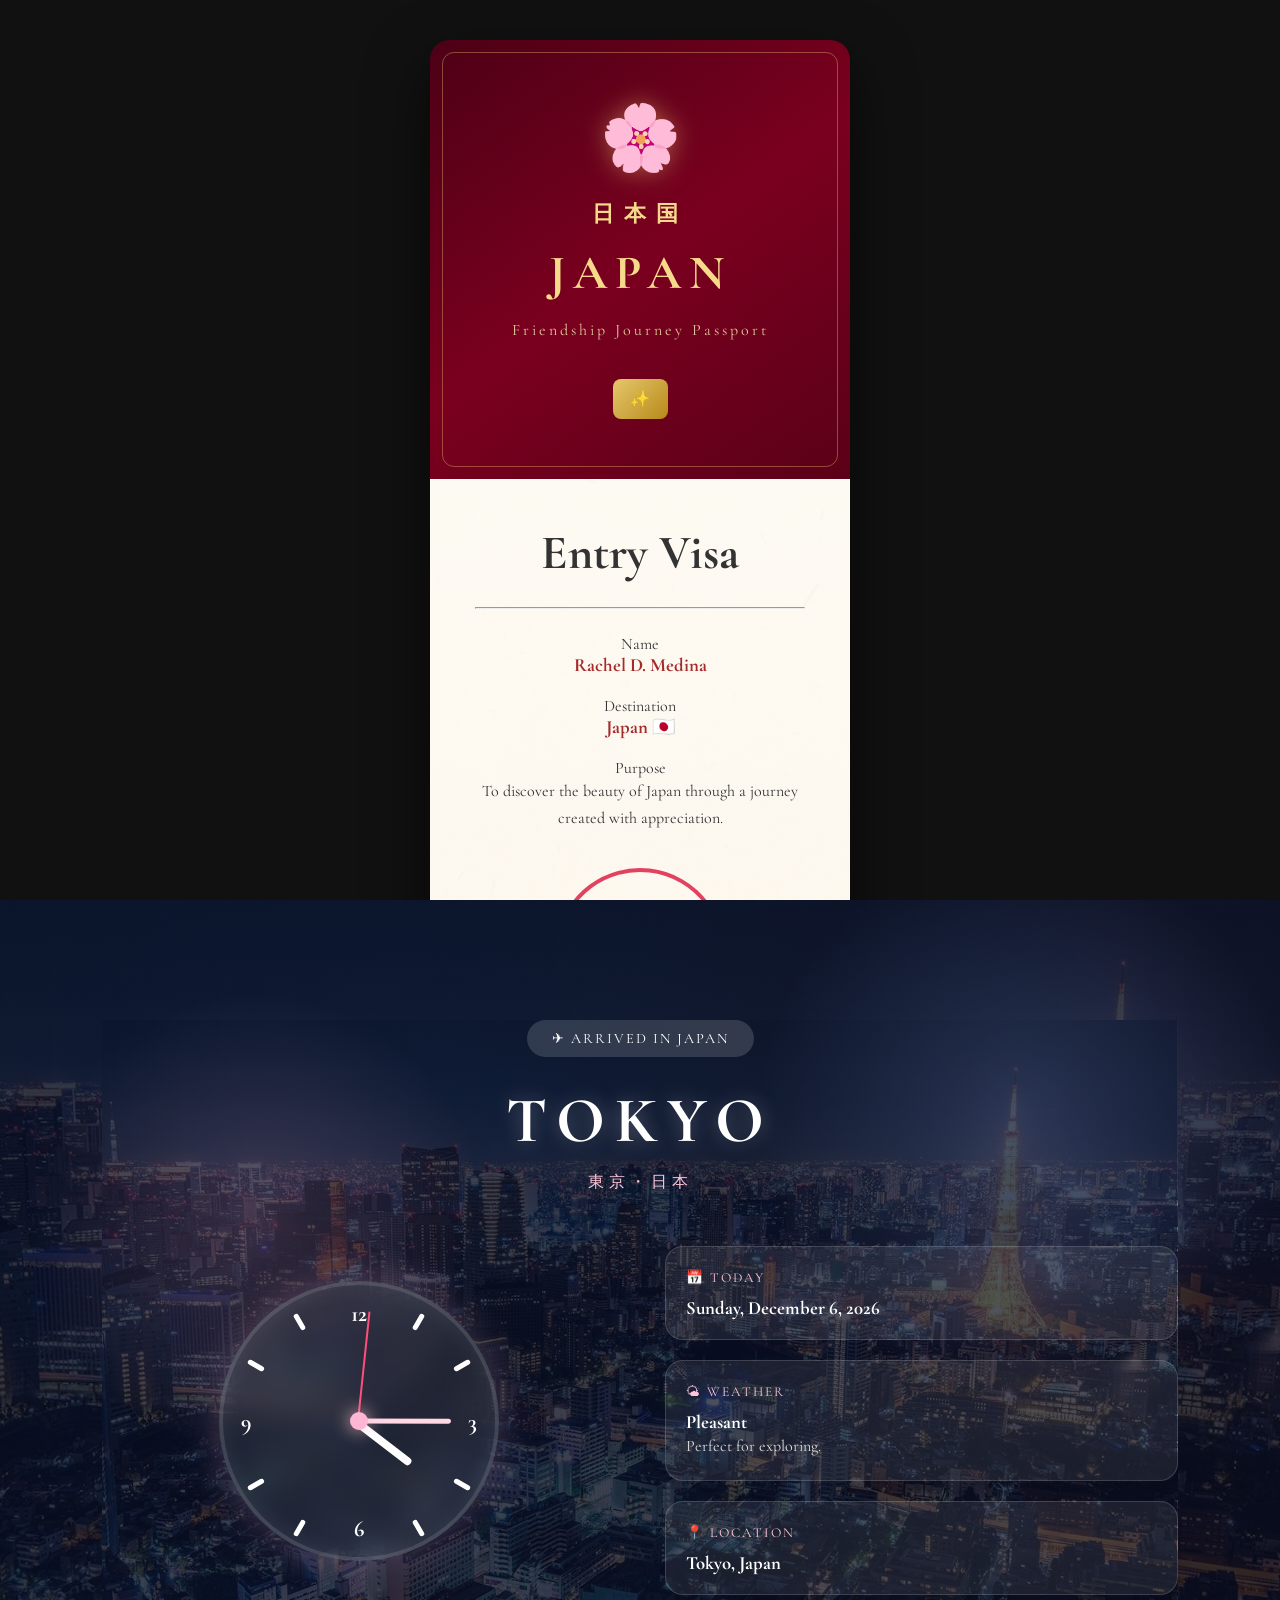
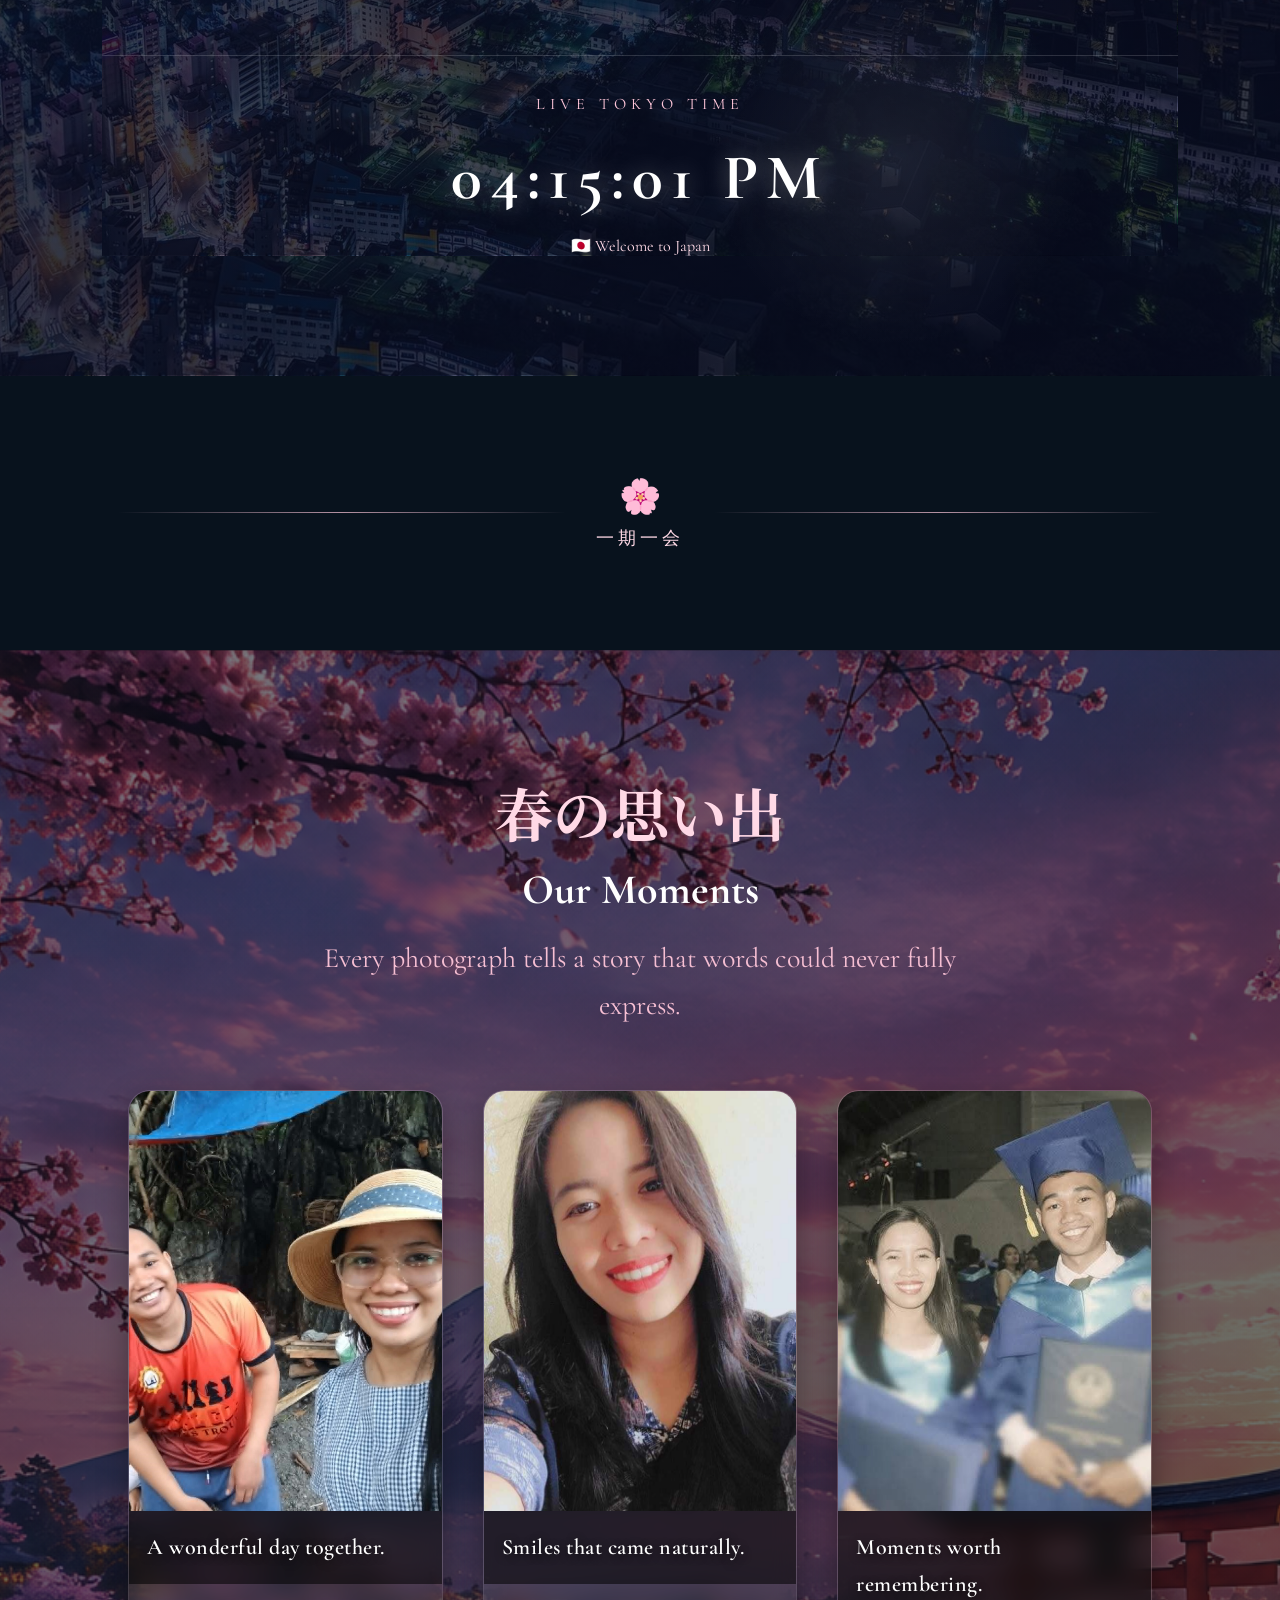
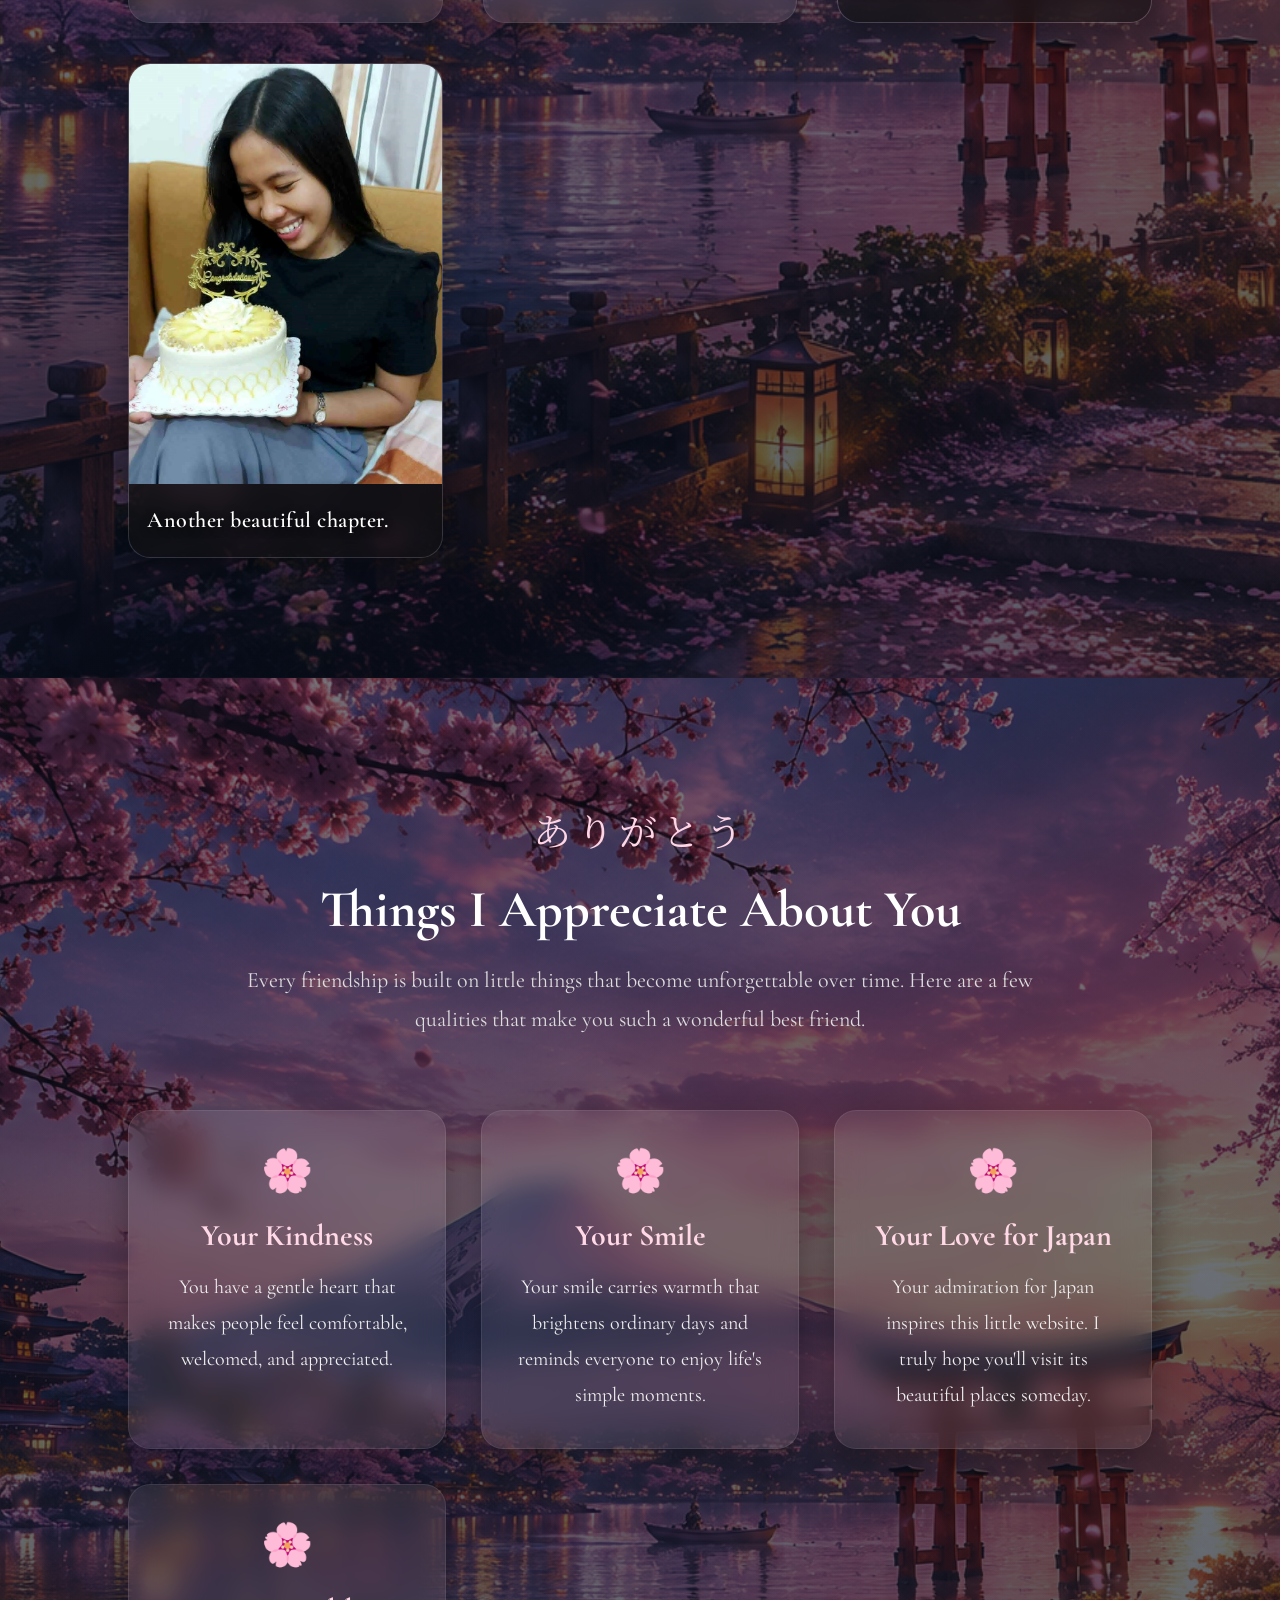
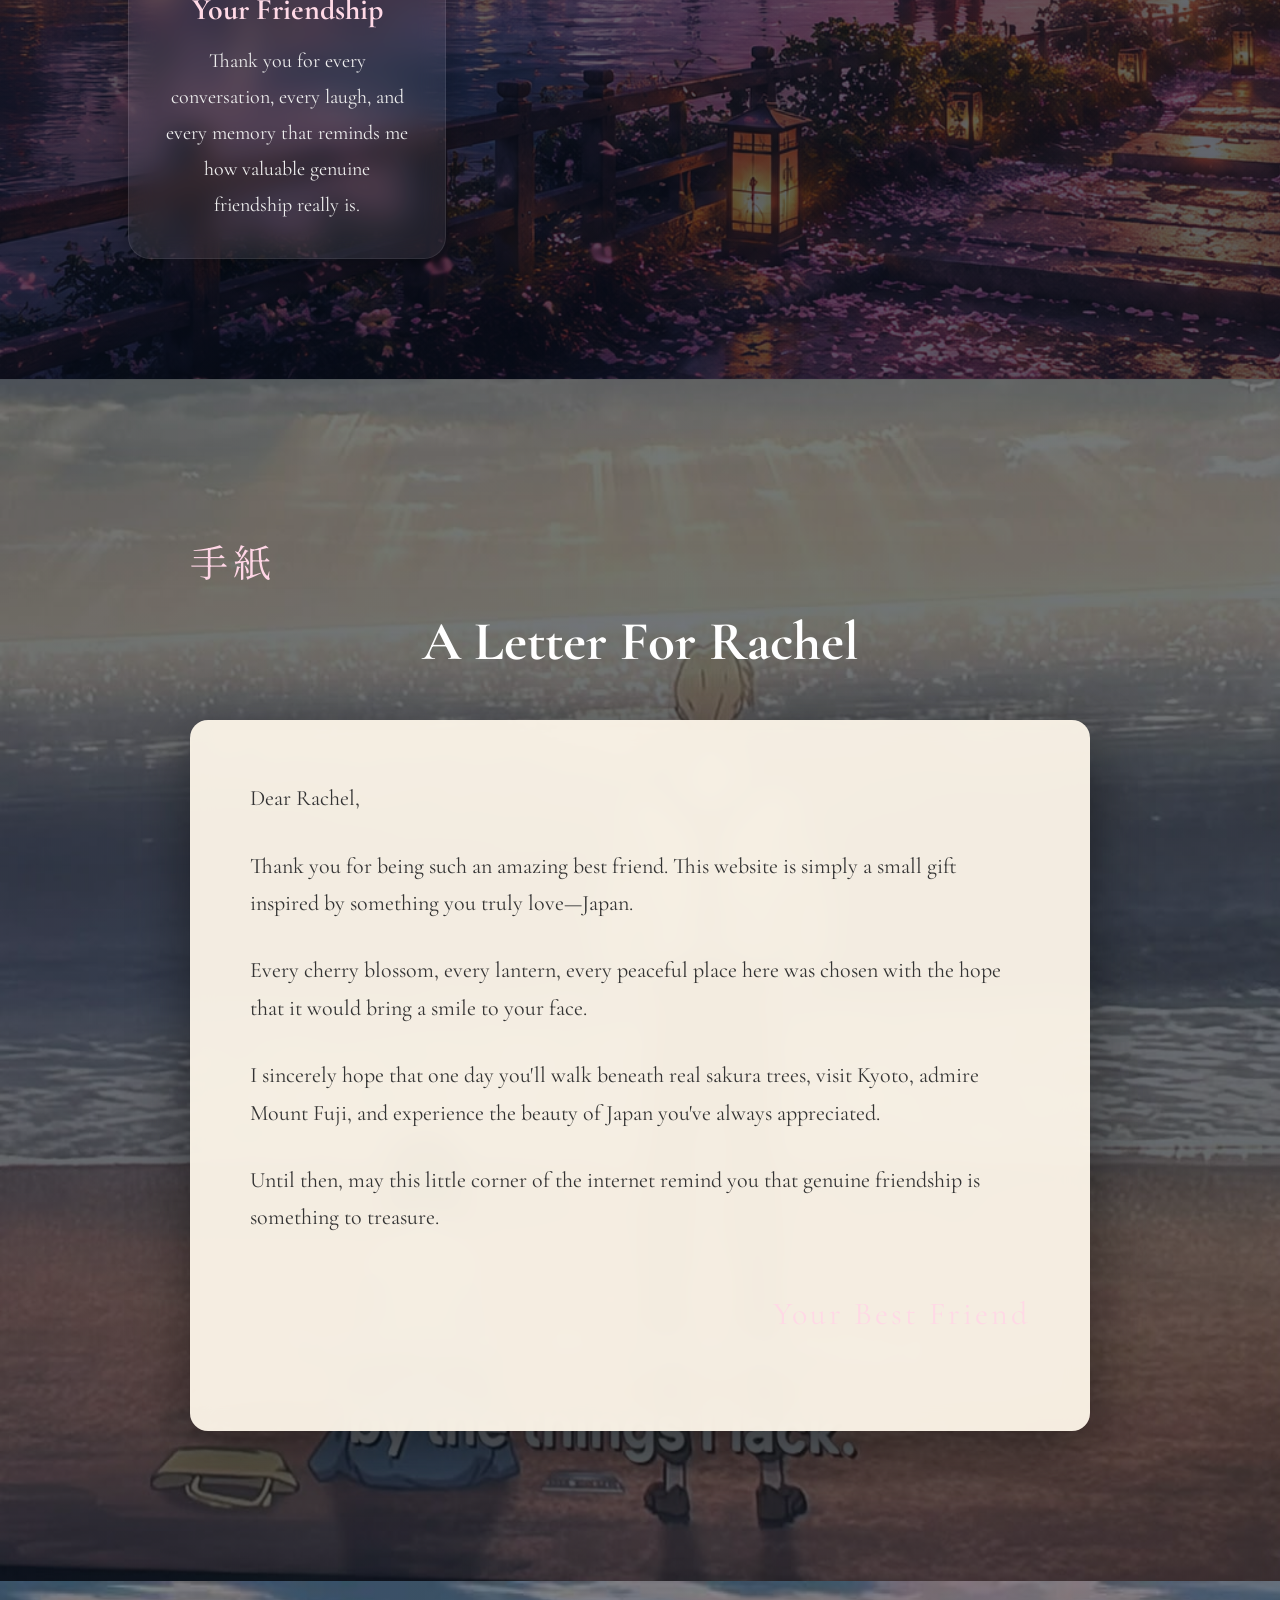
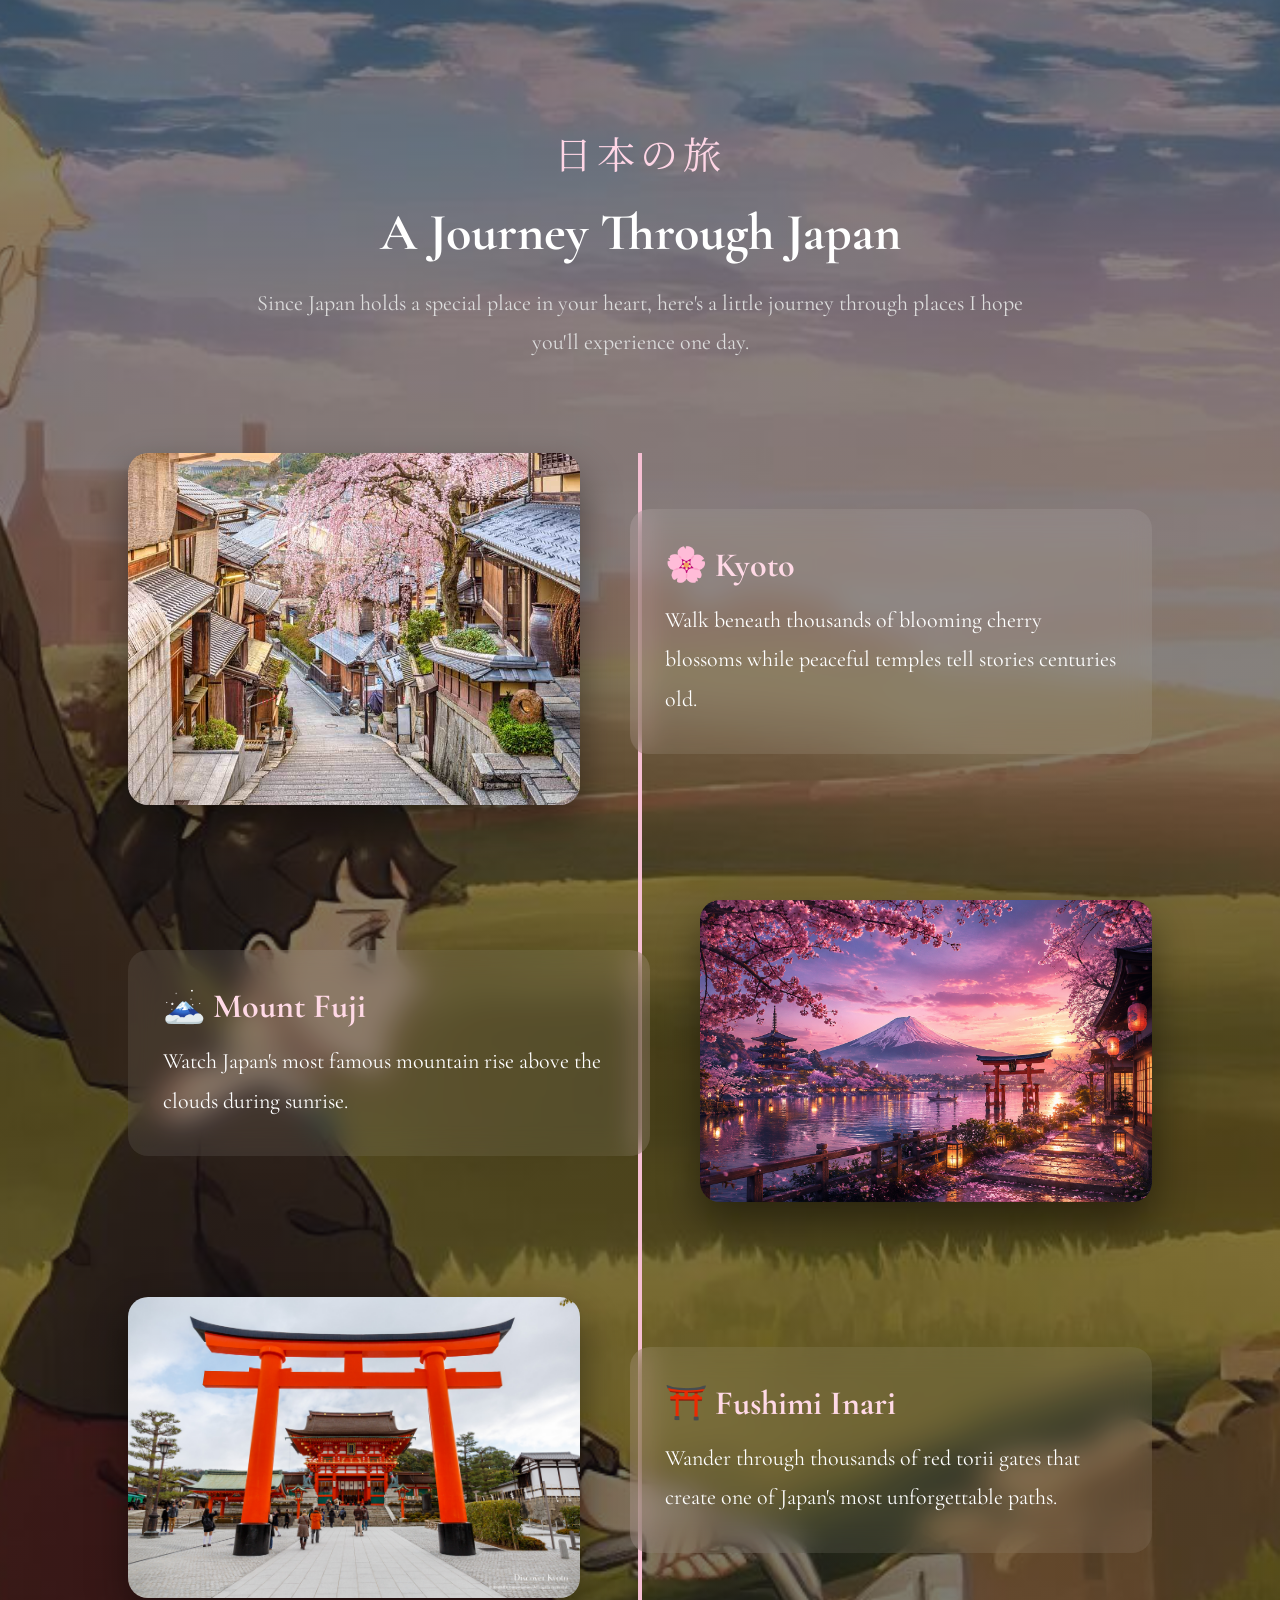
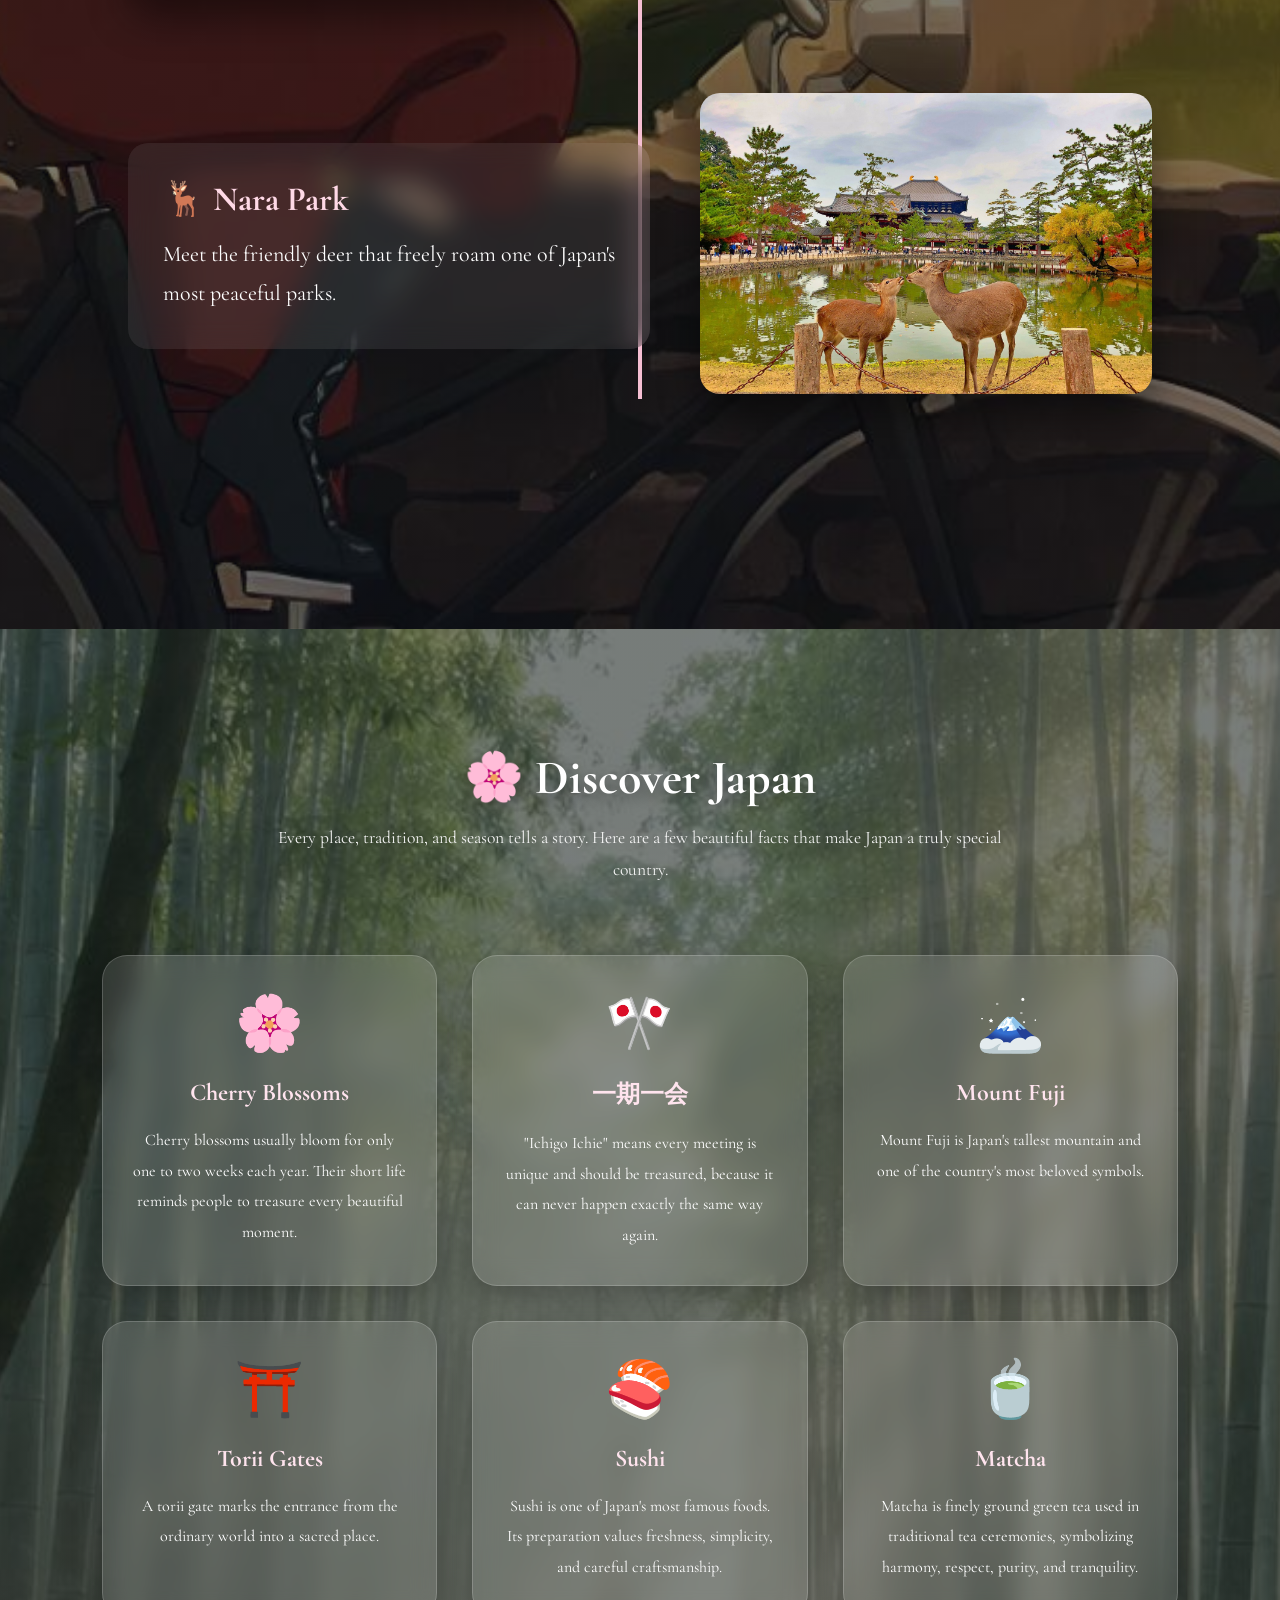
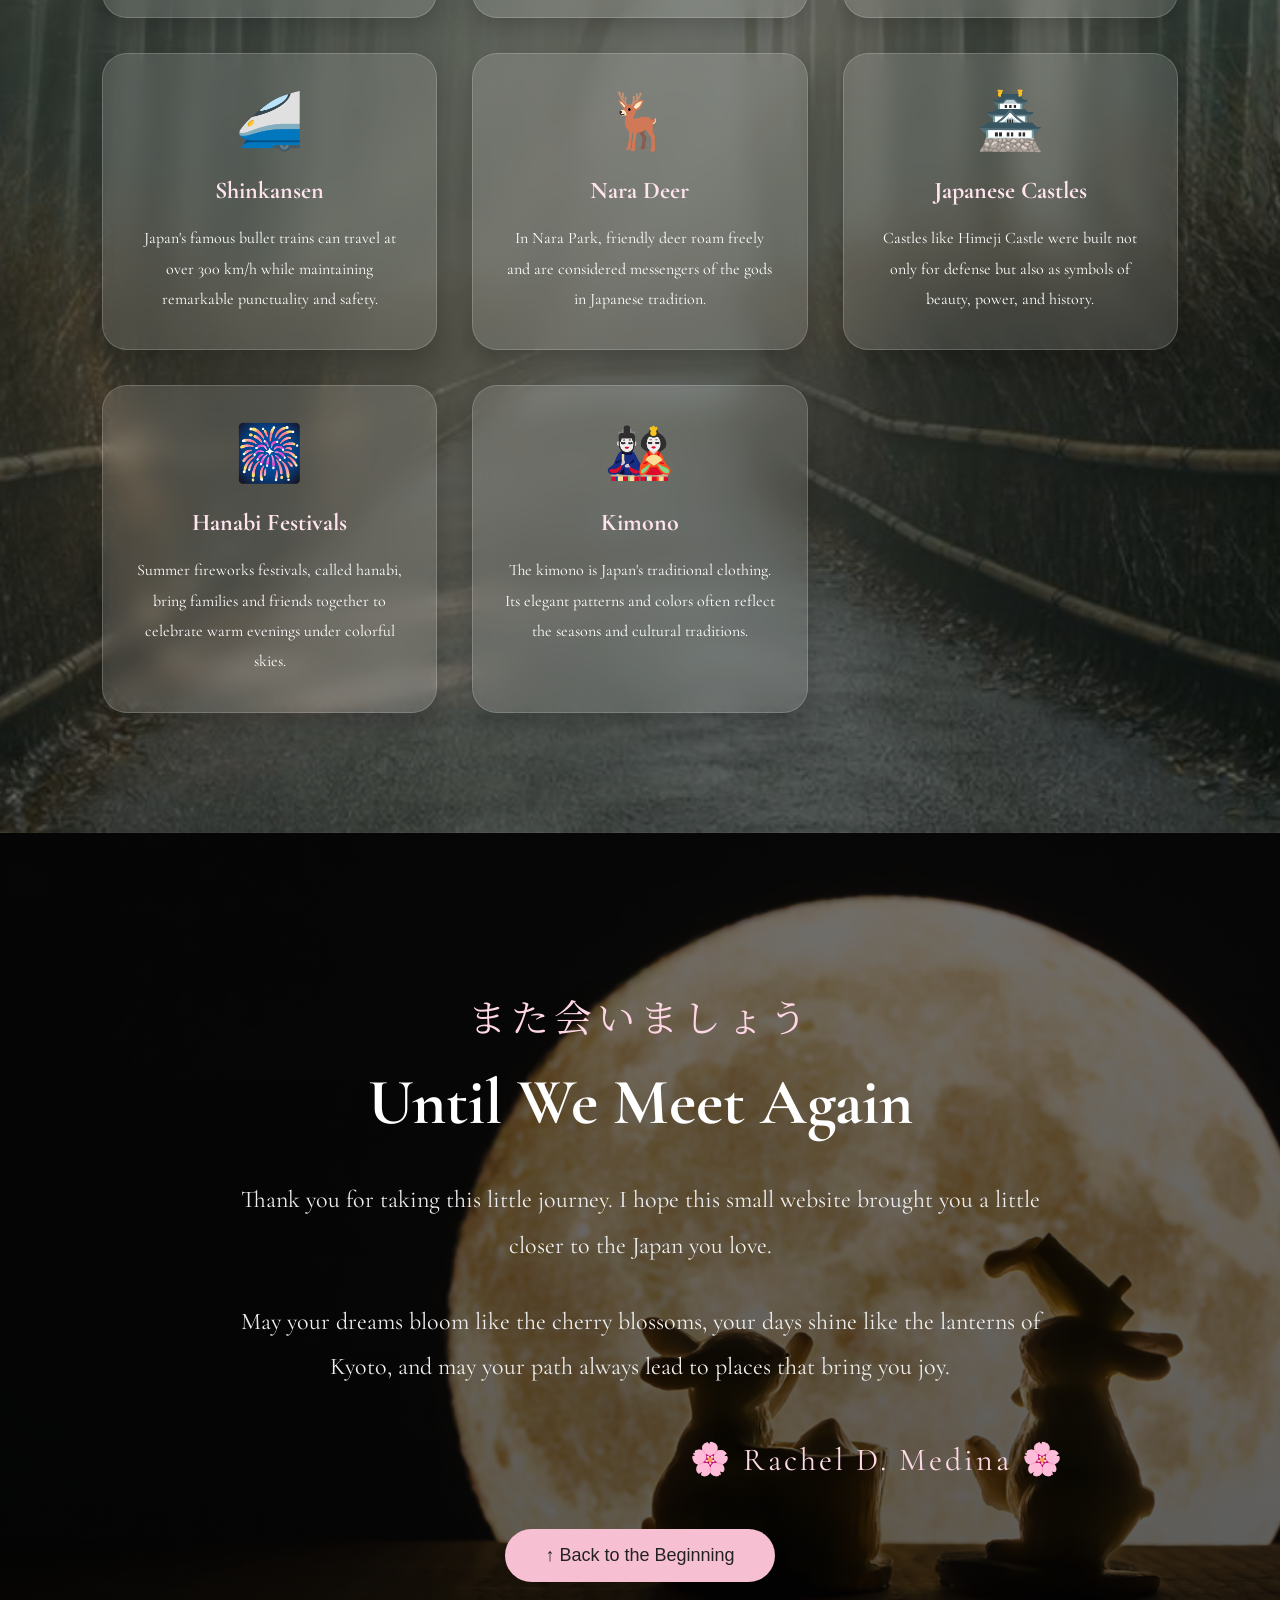
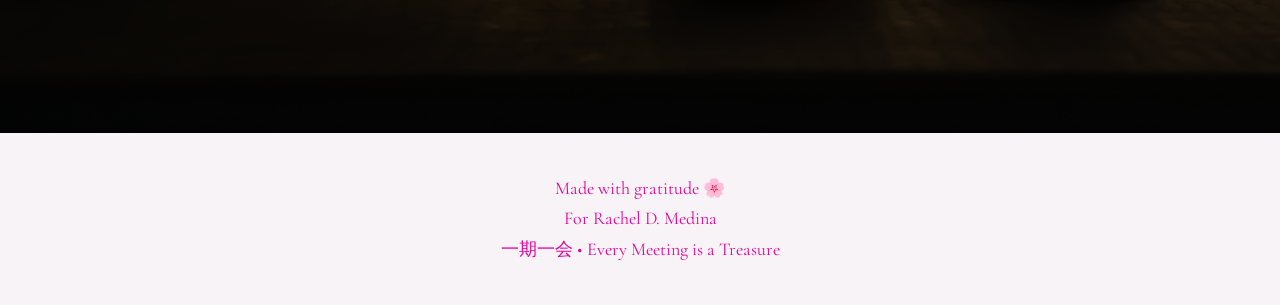
==== commit fbd65cf8: "Update Website" ====
--- a/index.html
+++ b/index.html
@@ -15,6 +15,7 @@
 
     <link rel="stylesheet" href="css/style.css">
     <link rel="stylesheet" href="css/animations.css">
+    <link rel="stylesheet" href="css/clock.css">
 
 </head>
 
@@ -188,6 +189,127 @@
 
 </header>
 
+<!-- ======================================
+        TOKYO ARRIVAL CLOCK
+====================================== -->
+
+<section class="arrival-section">
+
+    <div class="arrival-card">
+
+        <!-- Top -->
+
+        <div class="arrival-header">
+
+            <span class="arrival-tag">
+                ✈ ARRIVED IN JAPAN
+            </span>
+
+            <h2>
+                TOKYO
+            </h2>
+
+            <p class="japanese-name">
+                東京・日本
+            </p>
+
+        </div>
+
+        <!-- Middle -->
+
+        <div class="arrival-content">
+
+            <!-- Analog Clock -->
+
+            <div class="analog-container">
+                
+                <div class="analog-clock">
+                    
+                    <!-- Numbers -->
+                     
+                    <span class="number n12">12</span>
+                    <span class="number n3">3</span>
+                    <span class="number n6">6</span>
+                    <span class="number n9">9</span>
+                    
+                    <!-- Hour markers -->
+                     <div class="marker m1"></div>
+                     <div class="marker m2"></div>
+                     <div class="marker m3"></div>
+                     <div class="marker m4"></div>
+                     <div class="marker m5"></div>
+                     <div class="marker m6"></div>
+                     <div class="marker m7"></div>
+                     <div class="marker m8"></div>
+                     
+                     <!-- Clock Hands -->
+                      <div class="hand hour" id="hour-hand"></div>
+                      <div class="hand minute" id="minute-hand"></div>
+                      <div class="hand second" id="second-hand"></div>
+                      <div class="center-dot"></div>
+                    
+                    </div>
+                
+                </div>
+
+            <!-- Information -->
+
+            <div class="arrival-info">
+
+                <div class="info-box">
+
+                    <span>📅 TODAY</span>
+
+                    <h3 id="tokyo-date">
+                        Loading...
+                    </h3>
+
+                </div>
+
+                <div class="info-box">
+
+                    <span>🌤 WEATHER</span>
+
+                    <h3>
+                        Pleasant
+                    </h3>
+
+                    <p>Perfect for exploring.</p>
+
+                </div>
+
+                <div class="info-box">
+
+                    <span>📍 LOCATION</span>
+
+                    <h3>Tokyo, Japan</h3>
+
+                </div>
+
+            </div>
+
+        </div>
+
+        <!-- Bottom -->
+
+        <div class="digital-board">
+
+            <p>LIVE TOKYO TIME</p>
+
+            <h1 id="tokyo-time">
+                00:00:00
+            </h1>
+
+            <span>
+                🇯🇵 Welcome to Japan
+            </span>
+
+        </div>
+
+    </div>
+
+</section>
+
 <div class="premium-divider">
 
     <div class="divider-line"></div>
@@ -794,8 +916,8 @@
 </audio>
 
 <script src="js/music.js"></script>
-
 <script src="js/passport.js"></script>
+<script src="js/clock.js"></script>
 
 </body>
 
--- a/css/style.css
+++ b/css/style.css
@@ -39,7 +39,7 @@
     align-items:center;
     text-align:center;
     position:relative;
-    
+
 .hero{
 
     animation:heroReveal 2s ease;
@@ -2197,4 +2197,4 @@
 
 }
 
-}+}
--- a/css/clock.css
+++ b/css/clock.css
@@ -0,0 +1,487 @@
+/* ==========================================
+      TOKYO ARRIVAL CLOCK
+========================================== */
+
+.arrival-section{
+
+    position:relative;
+
+    padding:120px 8%;
+
+    background:
+    linear-gradient(
+        rgba(8,12,30,.82),
+        rgba(8,12,30,.82)
+    ),
+    url("../images/background/clock\ background.jfif");
+
+    background-size:cover;
+
+    background-position:center;
+
+    background-attachment:fixed;
+
+    overflow:hidden;
+
+}
+
+/* Floating Lights */
+
+.arrival-section::before{
+
+    content:"";
+
+    position:absolute;
+
+    inset:0;
+
+    background:
+    radial-gradient(circle at 20% 30%,
+    rgba(255,170,200,.18),
+    transparent 18%),
+
+    radial-gradient(circle at 80% 20%,
+    rgba(120,180,255,.18),
+    transparent 20%),
+
+    radial-gradient(circle at 70% 80%,
+    rgba(255,255,255,.08),
+    transparent 15%);
+
+    animation:floatingLights 12s linear infinite;
+
+}
+
+@keyframes floatingLights{
+
+0%{
+
+transform:translateY(0);
+
+}
+
+50%{
+
+transform:translateY(-20px);
+
+}
+
+100%{
+
+transform:translateY(0);
+
+}
+
+}
+
+/* ===================================== */
+
+.arrival-card{
+
+    background:
+        linear-gradient(
+            rgba(8,12,30,.78),
+            rgba(8,12,30,.78)
+        ),
+        url("../images/background/clock\ background.jfif");
+
+    background-size: cover;
+
+    background-position: center;
+
+}
+
+/* ================================= */
+
+.arrival-header{
+
+    text-align:center;
+
+    margin-bottom:50px;
+
+}
+
+.arrival-tag{
+
+    display:inline-block;
+
+    padding:10px 25px;
+
+    border-radius:50px;
+
+    background:rgba(255,255,255,.15);
+
+    color:white;
+
+    letter-spacing:2px;
+
+    font-size:.9rem;
+
+}
+
+.arrival-header h2{
+
+    margin-top:25px;
+
+    font-size:4rem;
+
+    color:white;
+
+    letter-spacing:10px;
+
+    text-shadow:
+
+    0 0 20px rgba(255,255,255,.3);
+
+}
+
+.japanese-name{
+
+    color:#ffc7da;
+
+    letter-spacing:5px;
+
+    margin-top:10px;
+
+}
+
+/* ================================= */
+
+.arrival-content{
+
+    display:flex;
+
+    justify-content:space-between;
+
+    align-items:center;
+
+    gap:50px;
+
+    flex-wrap:wrap;
+
+}
+
+/* ================================= */
+
+.arrival-info{
+
+    flex:1;
+
+    display:flex;
+
+    flex-direction:column;
+
+    gap:20px;
+
+}
+
+.info-box{
+
+    background:rgba(255,255,255,.08);
+
+    border:1px solid rgba(255,255,255,.15);
+
+    border-radius:18px;
+
+    padding:20px;
+
+    transition:.4s;
+
+}
+
+.info-box:hover{
+
+    transform:translateX(10px);
+
+    background:rgba(255,255,255,.14);
+
+}
+
+.info-box span{
+
+    color:#ffc7da;
+
+    letter-spacing:2px;
+
+    font-size:.85rem;
+
+}
+
+.info-box h3{
+
+    color:white;
+
+    margin-top:10px;
+
+}
+
+.info-box p{
+
+    color:#ddd;
+
+}
+
+/* ================================= */
+
+.digital-board{
+
+    margin-top:60px;
+
+    text-align:center;
+
+    border-top:1px solid rgba(255,255,255,.15);
+
+    padding-top:35px;
+
+}
+
+.digital-board p{
+
+    color:#ffc7da;
+
+    letter-spacing:5px;
+
+}
+
+.digital-board h1{
+
+    margin:20px 0;
+
+    color:white;
+
+    font-size:4rem;
+
+    letter-spacing:8px;
+
+    text-shadow:
+
+    0 0 25px rgba(255,255,255,.35);
+
+}
+
+.digital-board span{
+
+    color:#ffdbe7;
+
+}
+
+/* ================================= */
+
+@media(max-width:900px){
+
+.arrival-content{
+
+flex-direction:column;
+
+}
+
+.arrival-header h2{
+
+font-size:3rem;
+
+}
+
+.digital-board h1{
+
+font-size:2.5rem;
+
+letter-spacing:3px;
+
+}
+
+.arrival-card{
+
+padding:30px;
+
+}
+
+}
+
+/* ===========================
+      ANALOG CLOCK
+=========================== */
+
+.analog-container{
+
+    flex:1;
+
+    display:flex;
+
+    justify-content:center;
+
+}
+
+.analog-clock{
+
+    position:relative;
+
+    width:280px;
+
+    height:280px;
+
+    border-radius:50%;
+
+    background:rgba(255,255,255,.08);
+
+    backdrop-filter:blur(15px);
+
+    border:4px solid rgba(255,255,255,.15);
+
+    box-shadow:
+        0 0 40px rgba(255,180,220,.25),
+        inset 0 0 25px rgba(255,255,255,.08);
+
+}
+
+/* Numbers */
+
+.number{
+
+    position:absolute;
+
+    color:white;
+
+    font-size:1.4rem;
+
+    font-weight:bold;
+
+}
+
+.n12{
+
+    top:15px;
+    left:50%;
+    transform:translateX(-50%);
+
+}
+
+.n3{
+
+    right:18px;
+    top:50%;
+    transform:translateY(-50%);
+
+}
+
+.n6{
+
+    bottom:15px;
+    left:50%;
+    transform:translateX(-50%);
+
+}
+
+.n9{
+
+    left:18px;
+    top:50%;
+    transform:translateY(-50%);
+
+}
+
+/* Hour markers */
+
+.marker{
+
+    position:absolute;
+
+    width:5px;
+
+    height:18px;
+
+    background:white;
+
+    left:50%;
+
+    top:12px;
+
+    transform-origin:center 128px;
+
+    border-radius:10px;
+
+}
+
+.m1{transform:translateX(-50%) rotate(30deg);}
+.m2{transform:translateX(-50%) rotate(60deg);}
+.m3{transform:translateX(-50%) rotate(120deg);}
+.m4{transform:translateX(-50%) rotate(150deg);}
+.m5{transform:translateX(-50%) rotate(210deg);}
+.m6{transform:translateX(-50%) rotate(240deg);}
+.m7{transform:translateX(-50%) rotate(300deg);}
+.m8{transform:translateX(-50%) rotate(330deg);}
+
+/* Clock Hands */
+
+.hand{
+
+    position:absolute;
+
+    left:50%;
+
+    bottom:50%;
+
+    transform-origin:bottom;
+
+    border-radius:20px;
+
+}
+
+.hour{
+
+    width:8px;
+
+    height:70px;
+
+    background:#ffffff;
+
+    margin-left:-4px;
+
+}
+
+.minute{
+
+    width:5px;
+
+    height:95px;
+
+    background:#ffd7e5;
+
+    margin-left:-2.5px;
+
+}
+
+.second{
+
+    width:2px;
+
+    height:110px;
+
+    background:#ff4f7d;
+
+    margin-left:-1px;
+
+}
+
+/* Center Dot */
+
+.center-dot{
+
+    position:absolute;
+
+    width:18px;
+
+    height:18px;
+
+    border-radius:50%;
+
+    background:#ffb6d5;
+
+    left:50%;
+
+    top:50%;
+
+    transform:translate(-50%,-50%);
+
+    box-shadow:0 0 18px pink;
+
+}
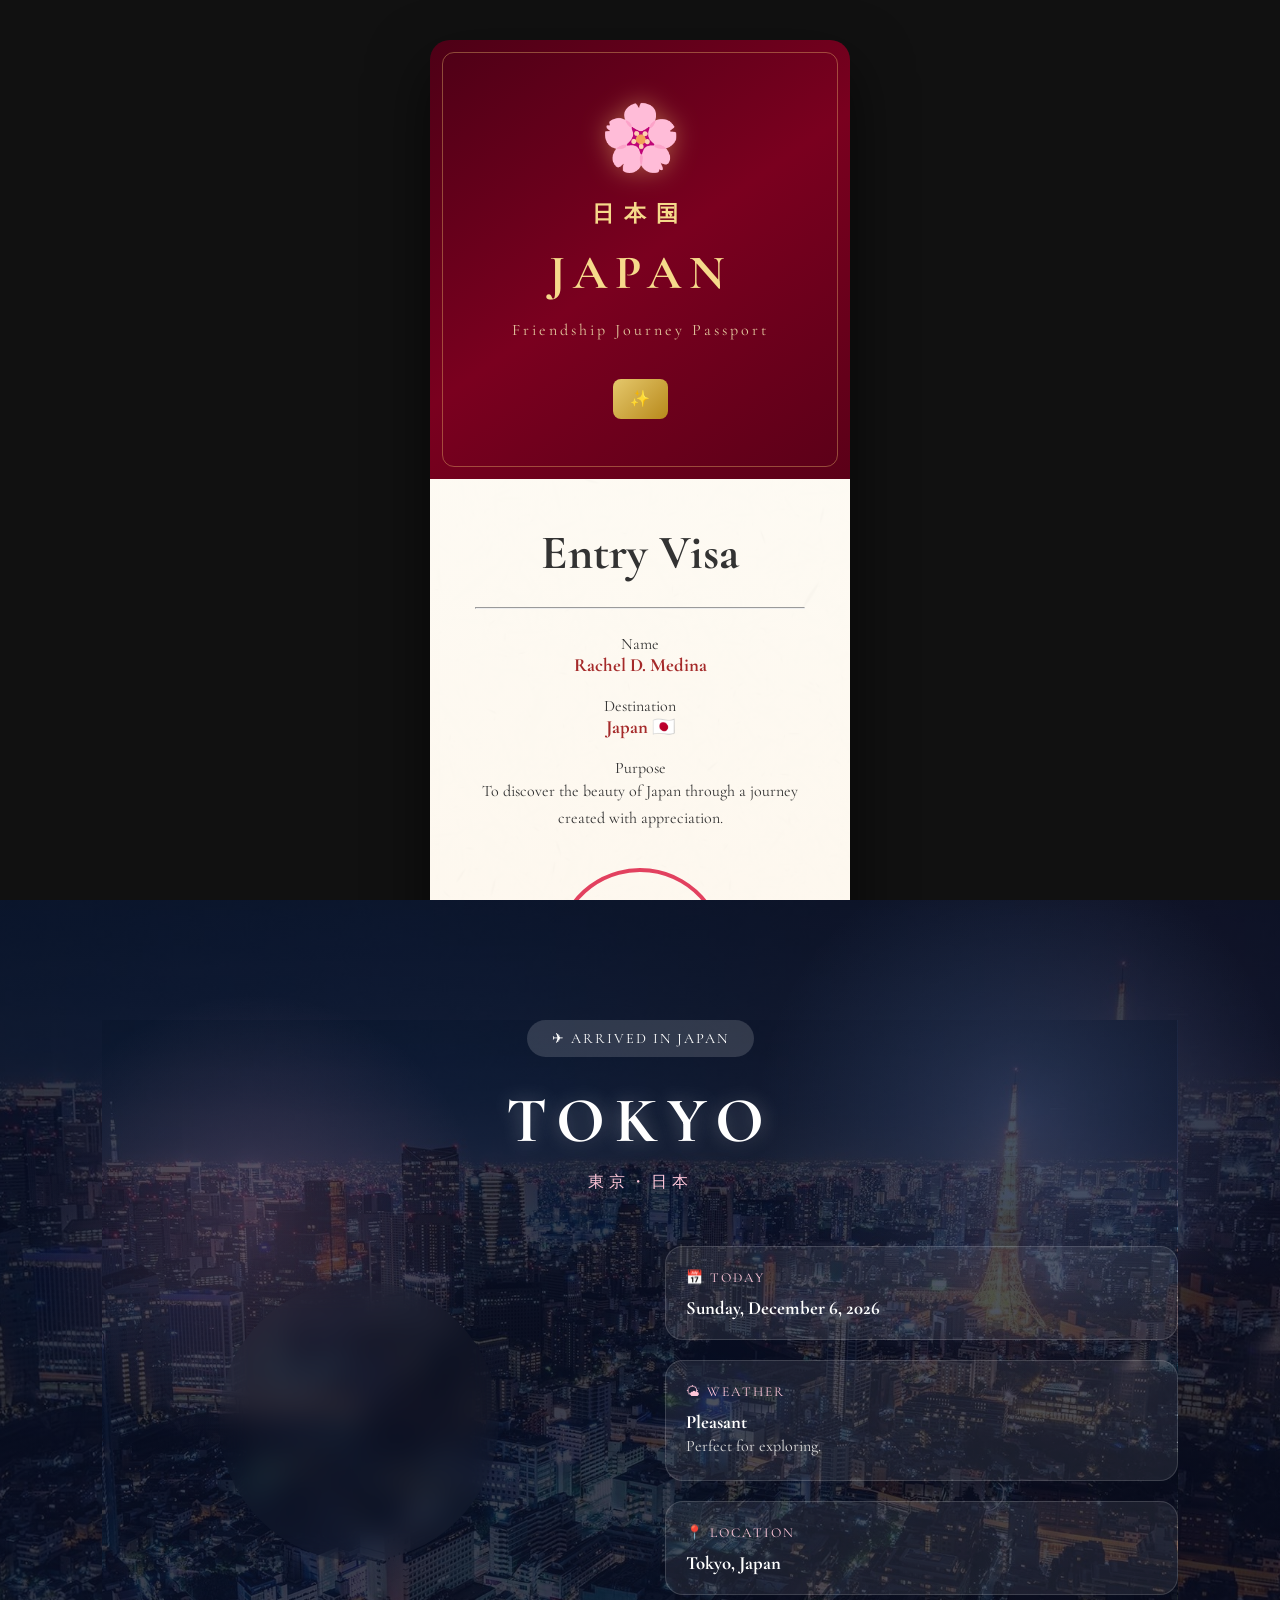
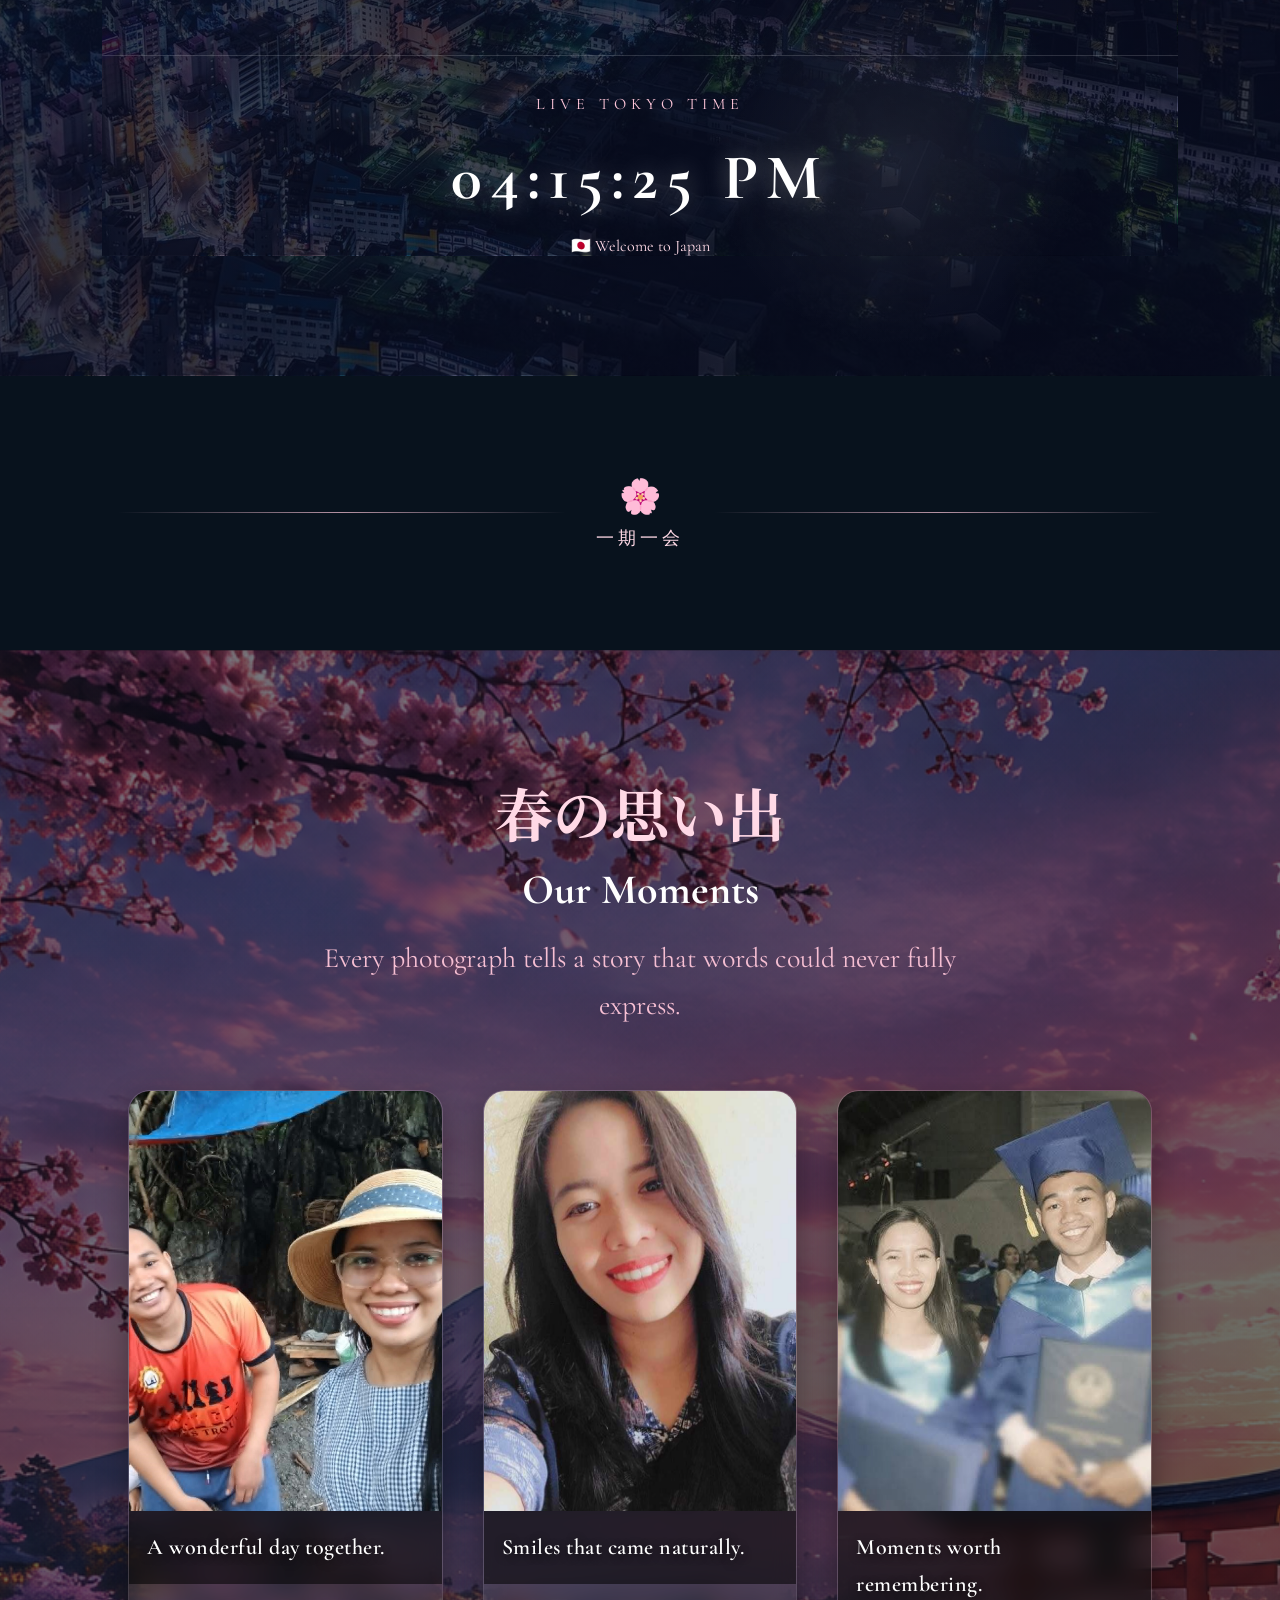
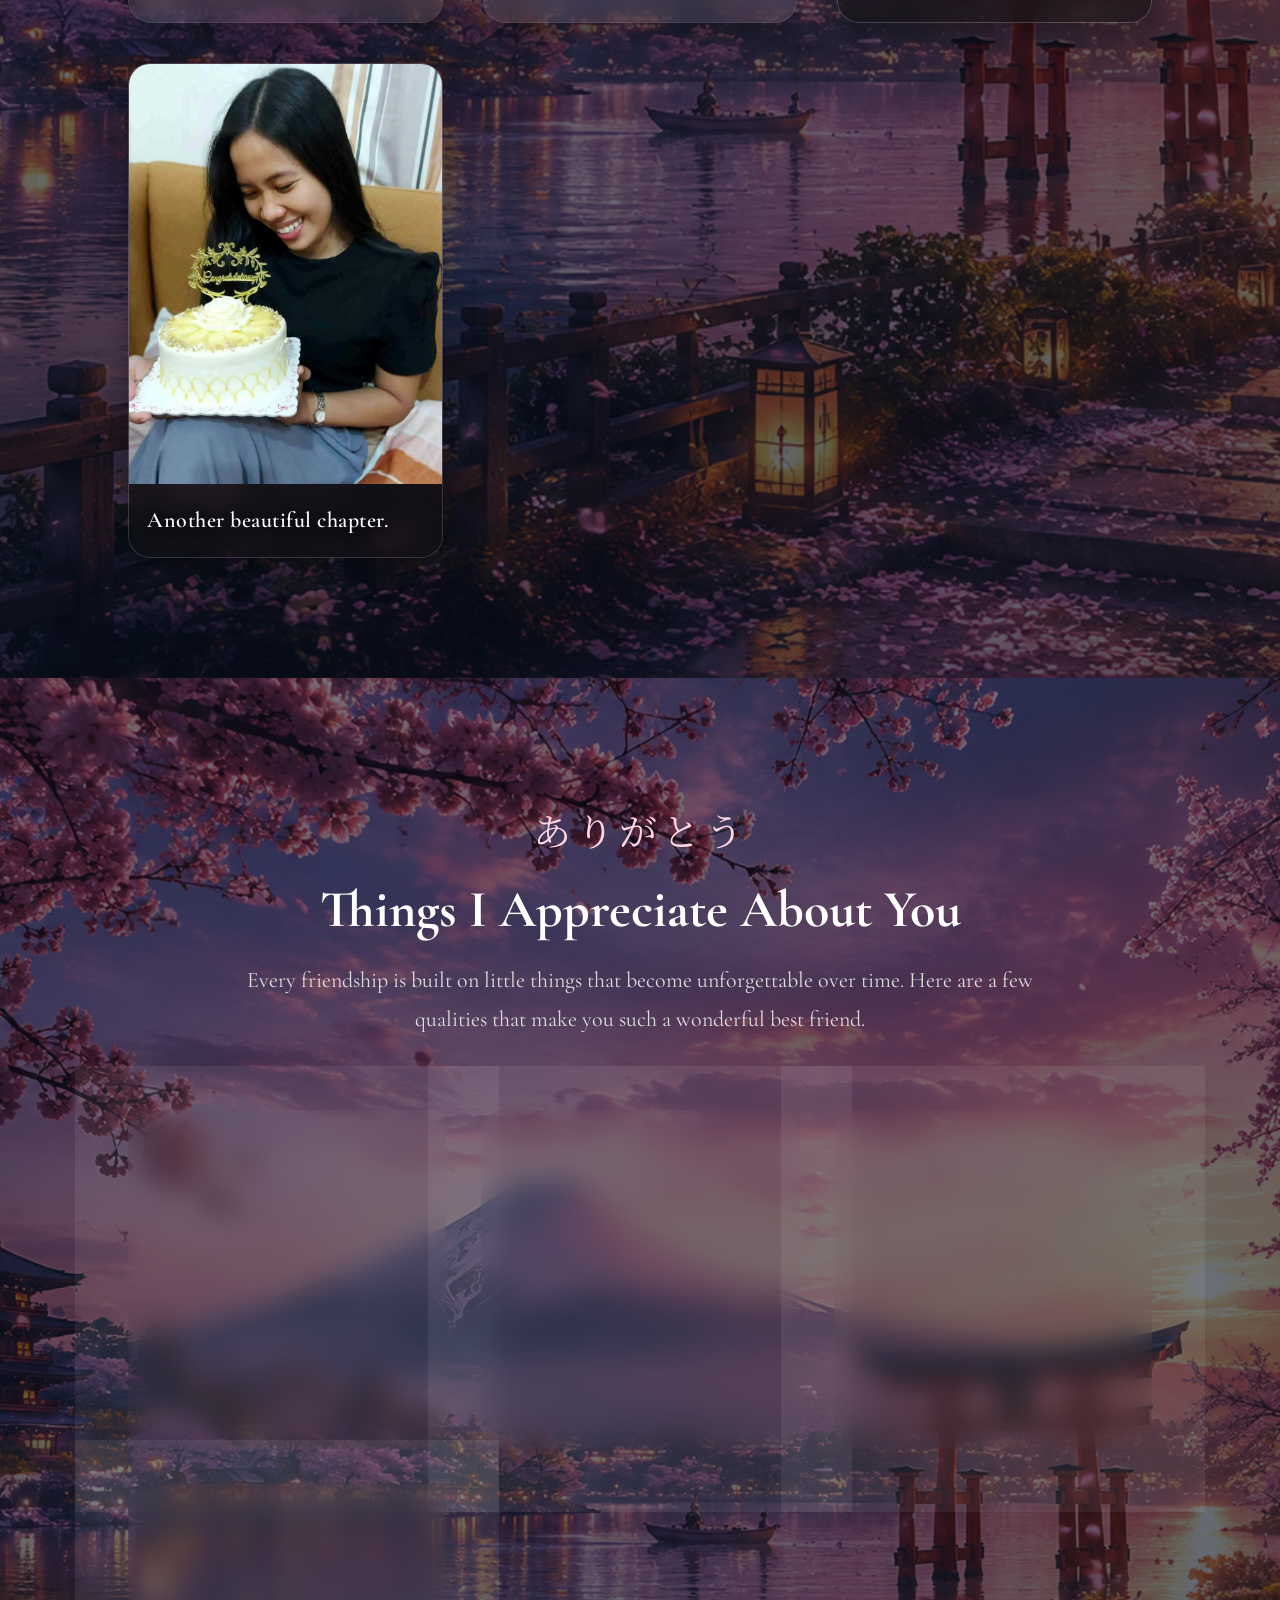
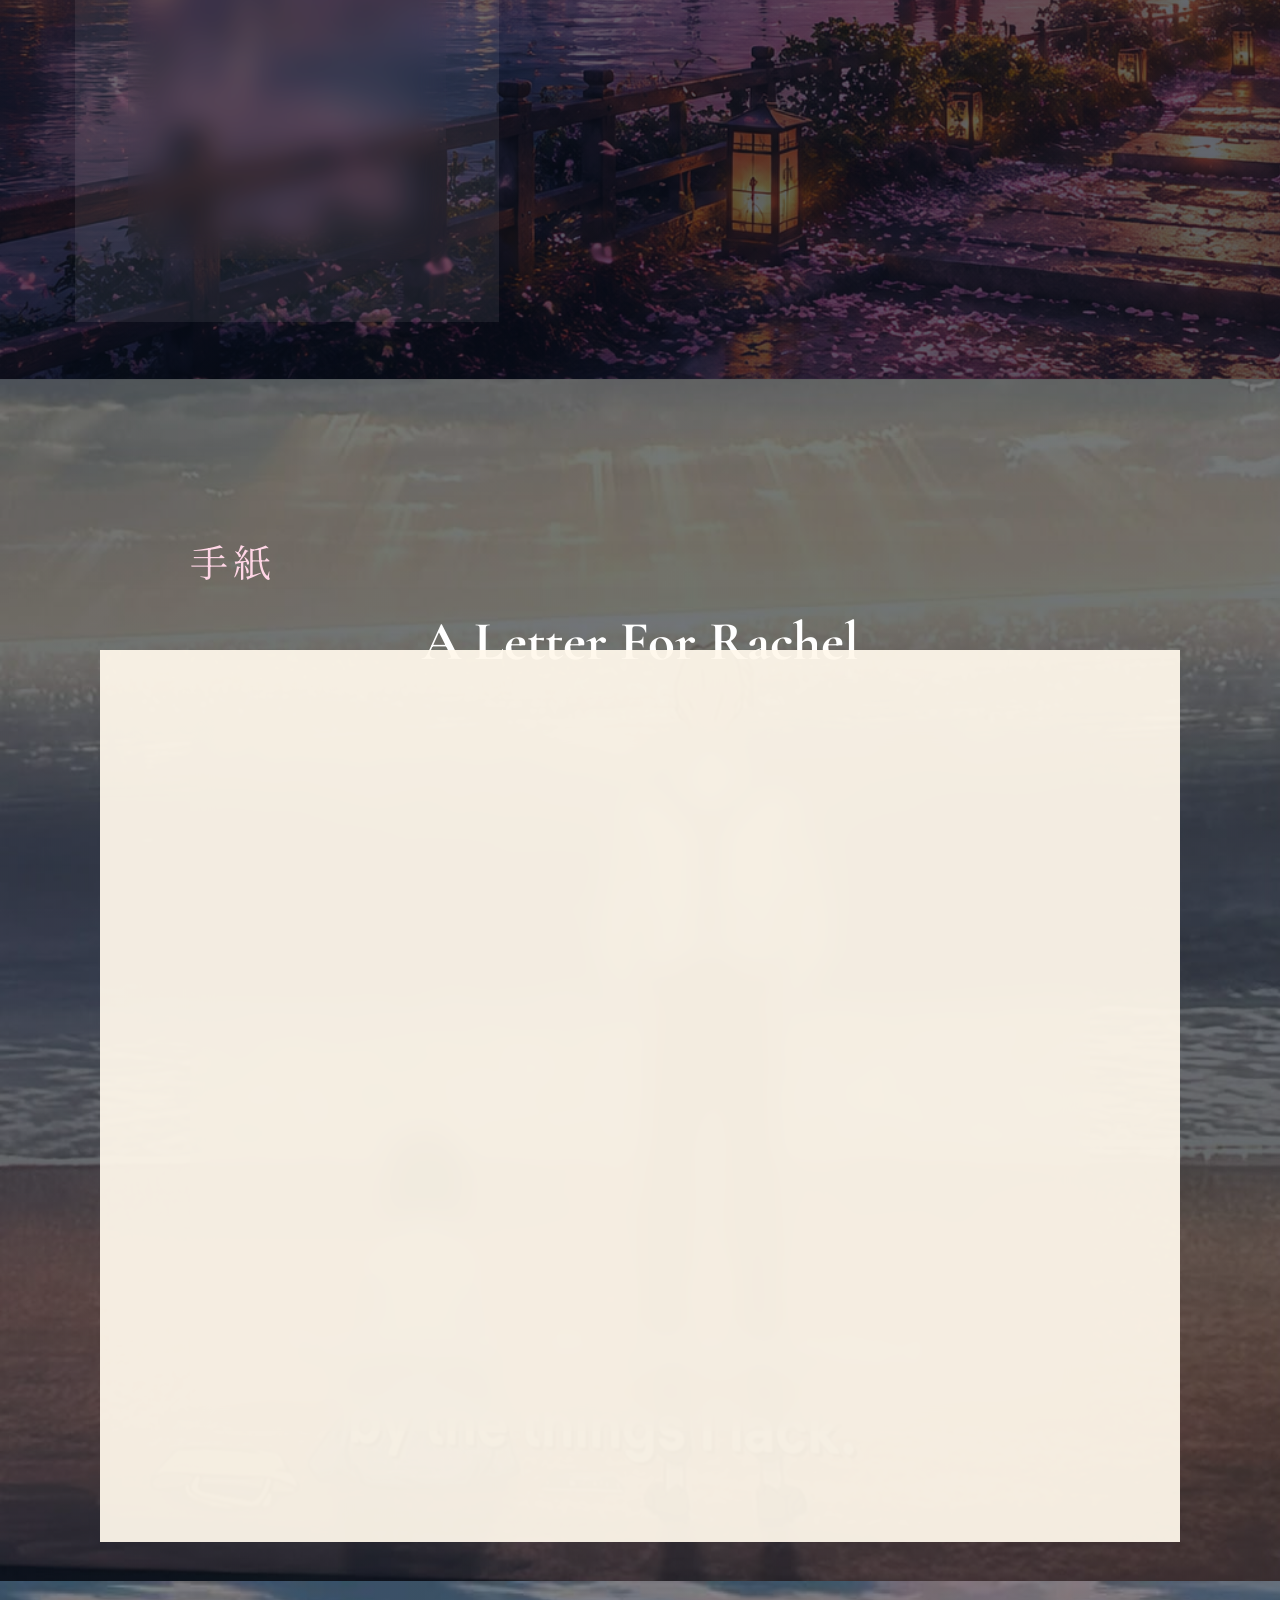
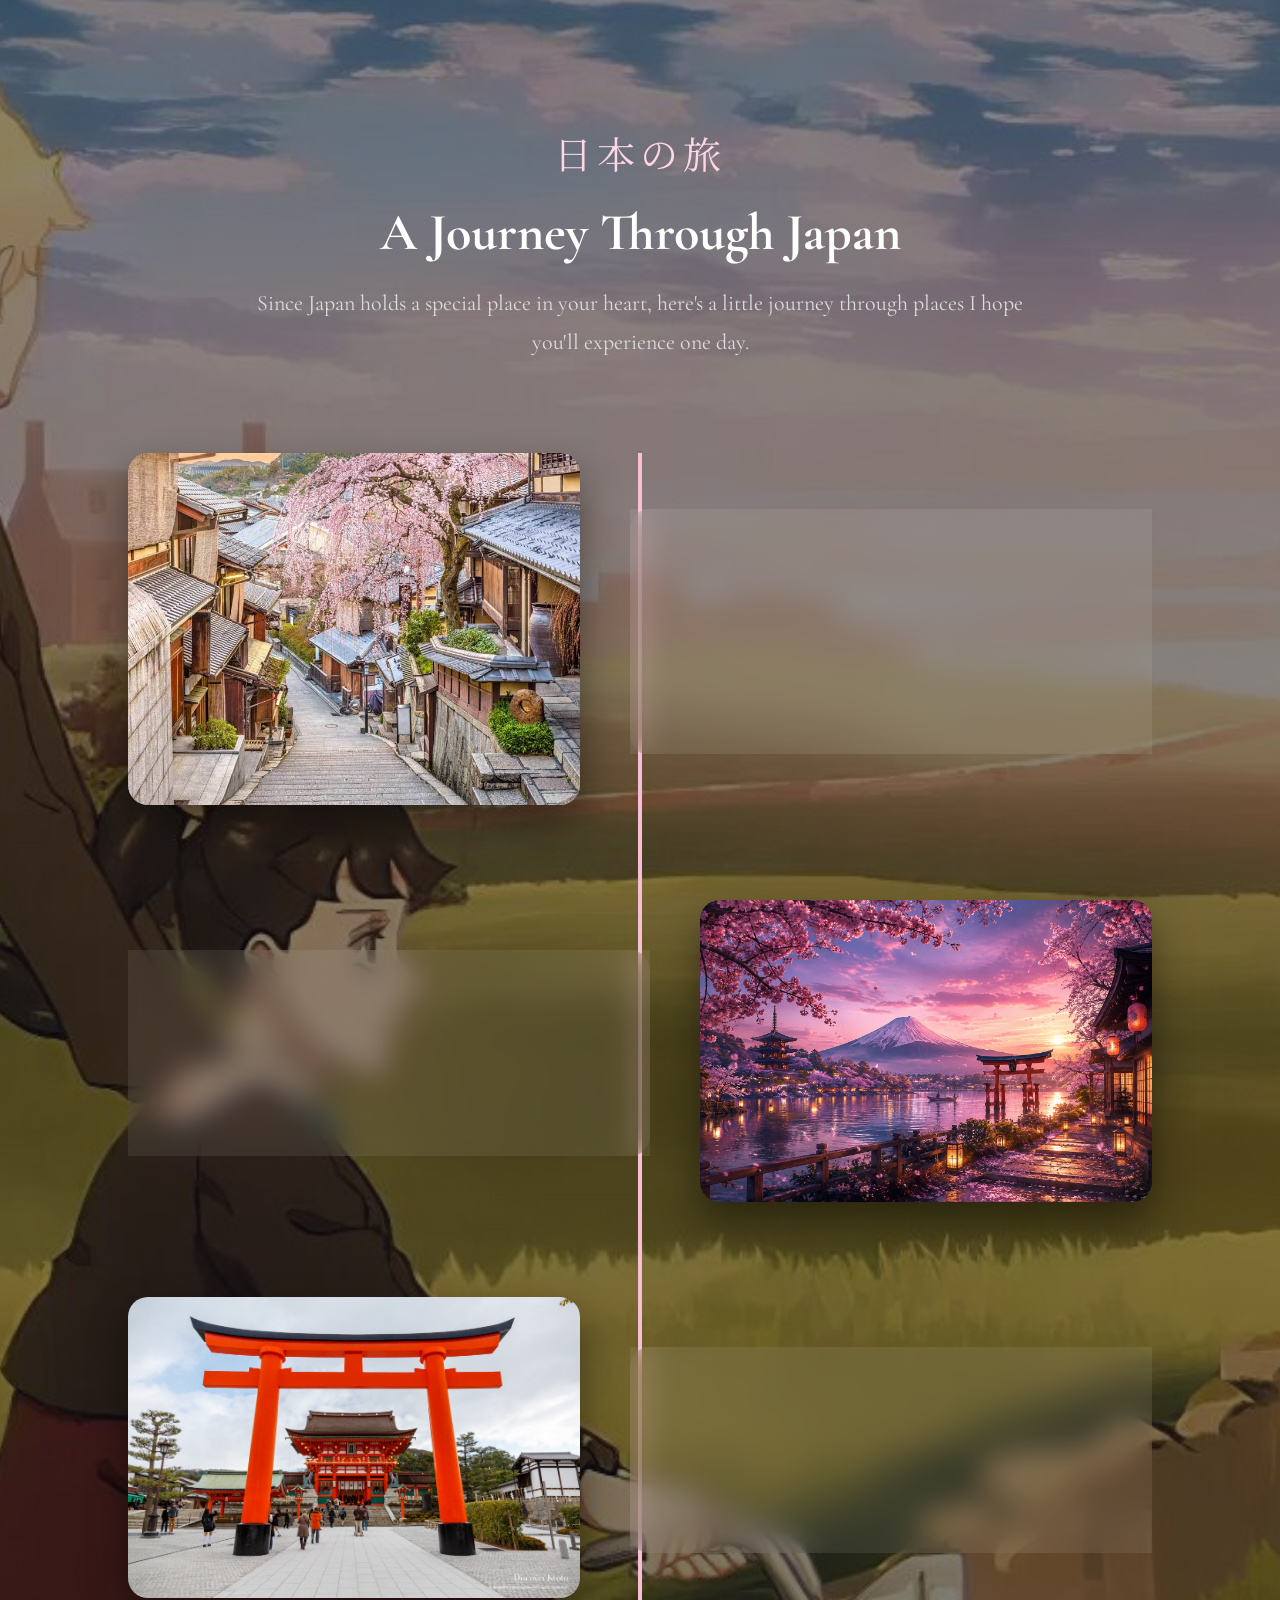
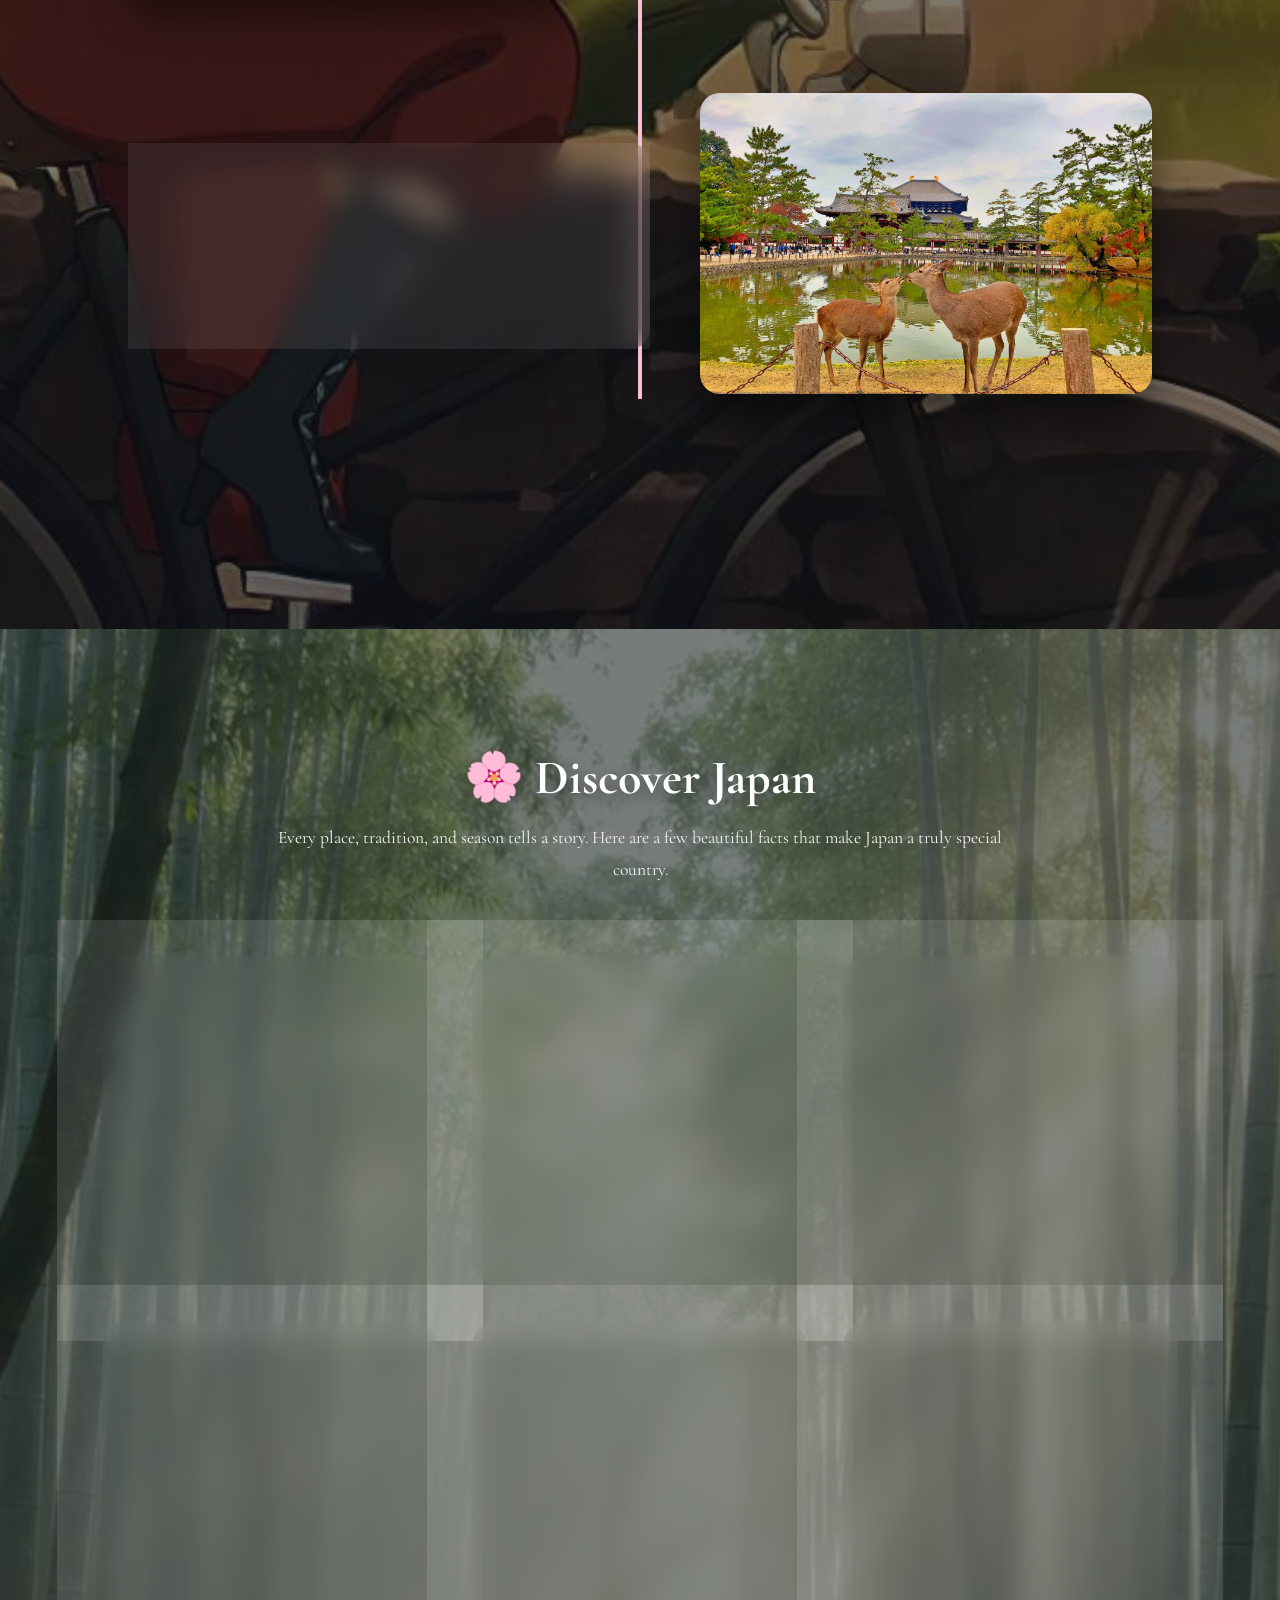
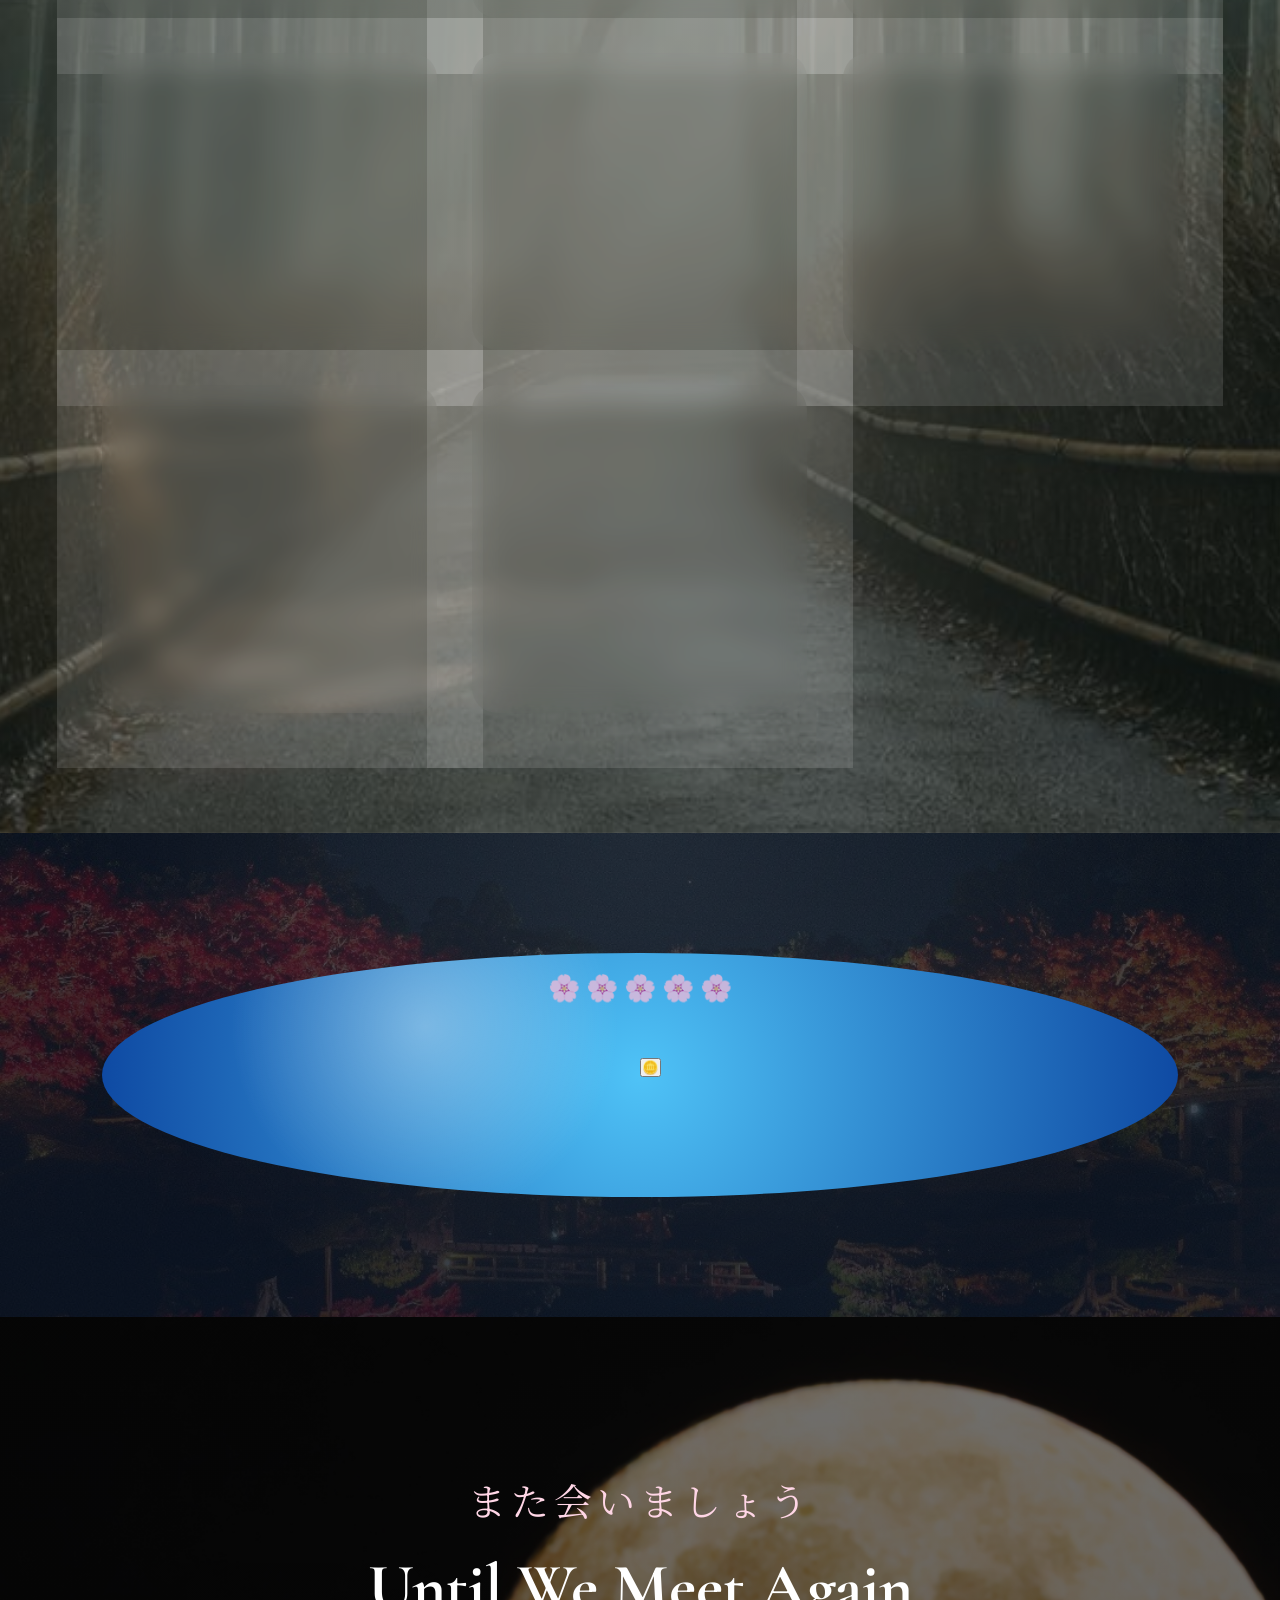
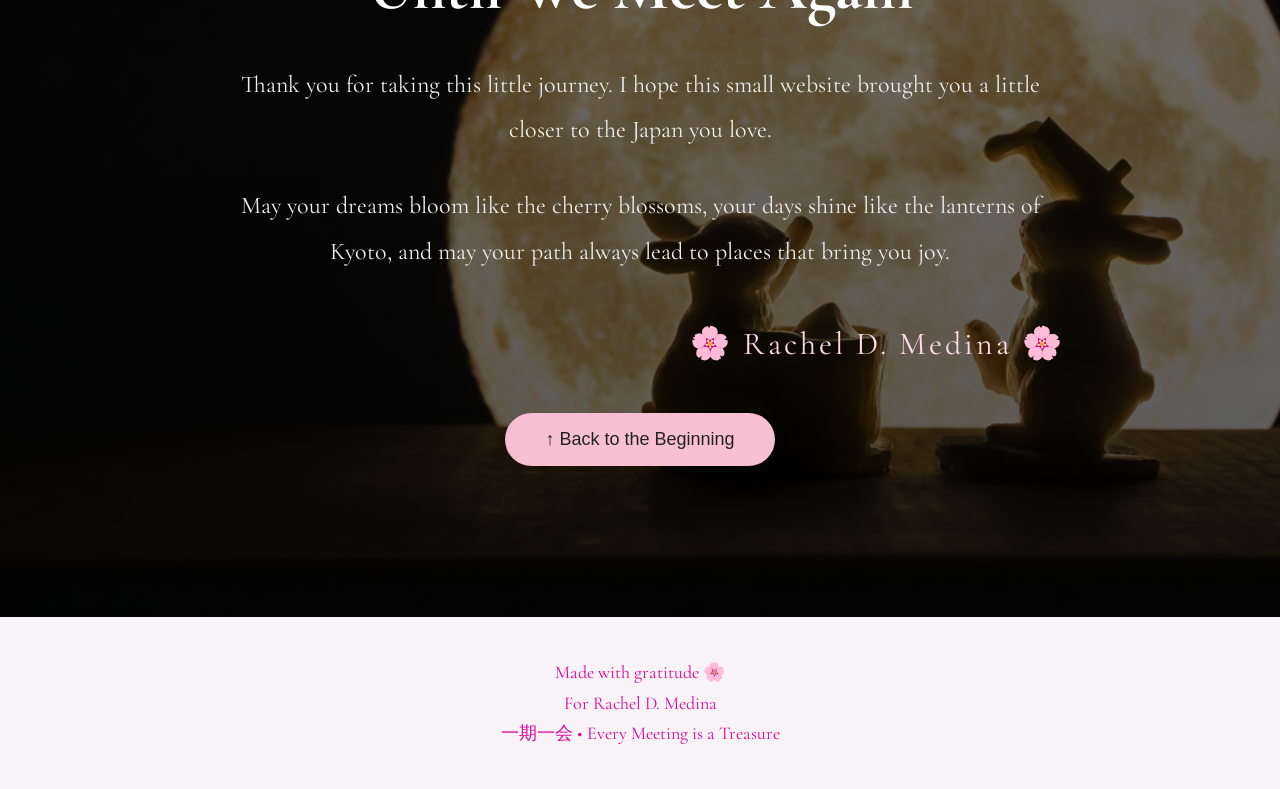
==== commit b38c15c5: "Update Website" ====
--- a/index.html
+++ b/index.html
@@ -832,6 +832,62 @@
 
 </section>
 
+<section class="wish-section" id="wish">
+
+    <div class="wish-container">
+
+        <span class="wish-tag">
+            🏮 JAPANESE WISHING POND
+        </span>
+
+        <h2>Make a Wish</h2>
+
+        <p>
+            Toss a coin into the pond and see what fate whispers.
+        </p>
+
+        <div class="pond">
+            
+            <div class="water"></div>
+            <div class="ripple ripple1"></div>
+            <div class="ripple ripple2"></div>
+            <div class="ripple ripple3"></div>
+            
+            <div class="sparkles">
+                <span></span>
+                <span></span>
+                <span></span>
+                <span></span>
+                <span></span>
+            </div>
+
+            <div class="floating-petals">
+              🌸 🌸 🌸 🌸 🌸
+             </div>
+
+            <button id="wishCoin">
+              🪙
+            </button>
+
+        </div>
+
+        <div id="wishScroll">
+
+         <h3>🏮 Your Wish</h3>
+
+         <p id="wishMessage">
+
+         Toss a coin into the pond...
+
+         </p>
+
+        </div>
+
+        
+    </div>
+
+</section>
+
 <!-- =====================================
      FAREWELL SECTION
 ====================================== -->
@@ -918,6 +974,7 @@
 <script src="js/music.js"></script>
 <script src="js/passport.js"></script>
 <script src="js/clock.js"></script>
+<script src="js/wish.js"></script>
 
 </body>
 
--- a/css/style.css
+++ b/css/style.css
@@ -2198,3 +2198,355 @@
 }
 
 }
+
+/*==============================
+     JAPAN GUIDE
+===============================*/
+
+.japan-guide{
+
+    position:relative;
+
+    padding:120px 8%;
+
+    background:
+    linear-gradient(
+        rgba(10,15,30,.82),
+        rgba(10,15,30,.82)
+    ),
+    url("../images/background/gallery\ background.png");
+
+    background-size:cover;
+
+    background-position:center;
+
+    background-attachment:fixed;
+
+    overflow:hidden;
+
+}
+
+.guide-header{
+
+    text-align:center;
+
+    margin-bottom:60px;
+
+}
+
+.guide-tag{
+
+    display:inline-block;
+
+    background:#ffb5cf;
+
+    color:#111;
+
+    padding:10px 25px;
+
+    border-radius:40px;
+
+    font-weight:bold;
+
+    letter-spacing:2px;
+
+}
+
+.guide-header h2{
+
+    color:white;
+
+    font-size:3rem;
+
+    margin:25px 0;
+
+}
+
+.guide-header p{
+
+    color:#ddd;
+
+}
+
+.guide-tabs{
+
+    display:flex;
+
+    flex-wrap:wrap;
+
+    justify-content:center;
+
+    gap:15px;
+
+    margin-bottom:60px;
+
+}
+
+.guide-btn{
+
+    padding:15px 28px;
+
+    border:none;
+
+    border-radius:40px;
+
+    background:rgba(255,255,255,.08);
+
+    color:white;
+
+    cursor:pointer;
+
+    transition:.35s;
+
+    font-size:16px;
+
+}
+
+.guide-btn:hover{
+
+    transform:translateY(-5px);
+
+    background:#ffb5cf;
+
+    color:#111;
+
+}
+
+.guide-btn.active{
+
+    background:#ffb5cf;
+
+    color:#111;
+
+}
+
+#destination-container{
+
+    display:grid;
+
+    grid-template-columns:
+    repeat(auto-fit,minmax(300px,1fr));
+
+    gap:35px;
+
+}
+
+/*==============================
+        WISHING POND
+==============================*/
+
+.wish-section{
+
+    position:relative;
+
+    padding:120px 8%;
+
+    overflow:hidden;
+
+    background:
+    linear-gradient(
+        rgba(8,18,35,.72),
+        rgba(8,18,35,.82)
+    ),
+    url("../images/background/japanese\ garden\ night.jpg");
+
+    background-size:cover;
+
+    background-position:center;
+
+    background-repeat:no-repeat;
+
+    background-attachment:fixed;
+
+    text-align:center;
+
+}
+
+.wish-section::before{
+
+    content:"";
+
+    position:absolute;
+
+    inset:0;
+
+    background:radial-gradient(
+        circle at top,
+        rgba(255,255,255,.08),
+        transparent 70%
+    );
+
+    pointer-events:none;
+
+}
+
+.wish-container{
+
+    position:relative;
+
+    z-index:2;
+
+}
+
+.water{
+
+    position:absolute;
+
+    inset:0;
+
+    border-radius:50%;
+
+    background:
+
+    radial-gradient(circle at 30% 30%,
+
+    rgba(255,255,255,.35),
+
+    transparent 25%),
+
+    radial-gradient(circle at center,
+
+    #4fc3f7,
+
+    #0d47a1);
+
+}
+
+#wishScroll{
+
+    width:420px;
+
+    max-width:90%;
+
+    margin:40px auto 0;
+
+    padding:25px;
+
+    border-radius:20px;
+
+    background:rgba(255,255,255,.12);
+
+    backdrop-filter:blur(15px);
+
+    color:white;
+
+    transform:translateY(60px);
+
+    opacity:0;
+
+    transition:.8s;
+
+    box-shadow:0 10px 30px rgba(0,0,0,.3);
+
+}
+
+#wishScroll.show{
+
+    transform:translateY(0);
+
+    opacity:1;
+
+}
+
+.sparkles{
+
+    position:absolute;
+
+    inset:0;
+
+    pointer-events:none;
+
+}
+
+.sparkles span{
+
+    position:absolute;
+
+    width:8px;
+
+    height:8px;
+
+    background:gold;
+
+    border-radius:50%;
+
+    opacity:0;
+
+}
+
+.floating-petals{
+
+    position:absolute;
+
+    width:100%;
+
+    top:20px;
+
+    left:0;
+
+    font-size:26px;
+
+    opacity:.7;
+
+    animation:petalFloat 10s linear infinite;
+
+}
+
+@keyframes petalFloat{
+
+    from{
+
+        transform:translateX(-120px);
+
+    }
+
+    to{
+
+        transform:translateX(120px);
+
+    }
+
+}
+
+#wishCoin{
+    position:absolute;
+    z-index:100;
+    cursor:pointer;
+}
+
+.coin-drop{
+
+    animation:coinDrop 1.2s ease forwards;
+
+}
+
+@keyframes coinDrop{
+
+    0%{
+
+        transform:translate(-50%,-50%) rotate(0deg);
+
+    }
+
+    40%{
+
+        transform:translate(-50%,-20%) rotate(360deg);
+
+    }
+
+    100%{
+
+        transform:translate(-50%,180%) rotate(720deg);
+
+        opacity:0;
+
+    }
+
+}
+
+.water,
+.sparkles,
+.floating-petals,
+.ripple{
+    pointer-events:none;
+}
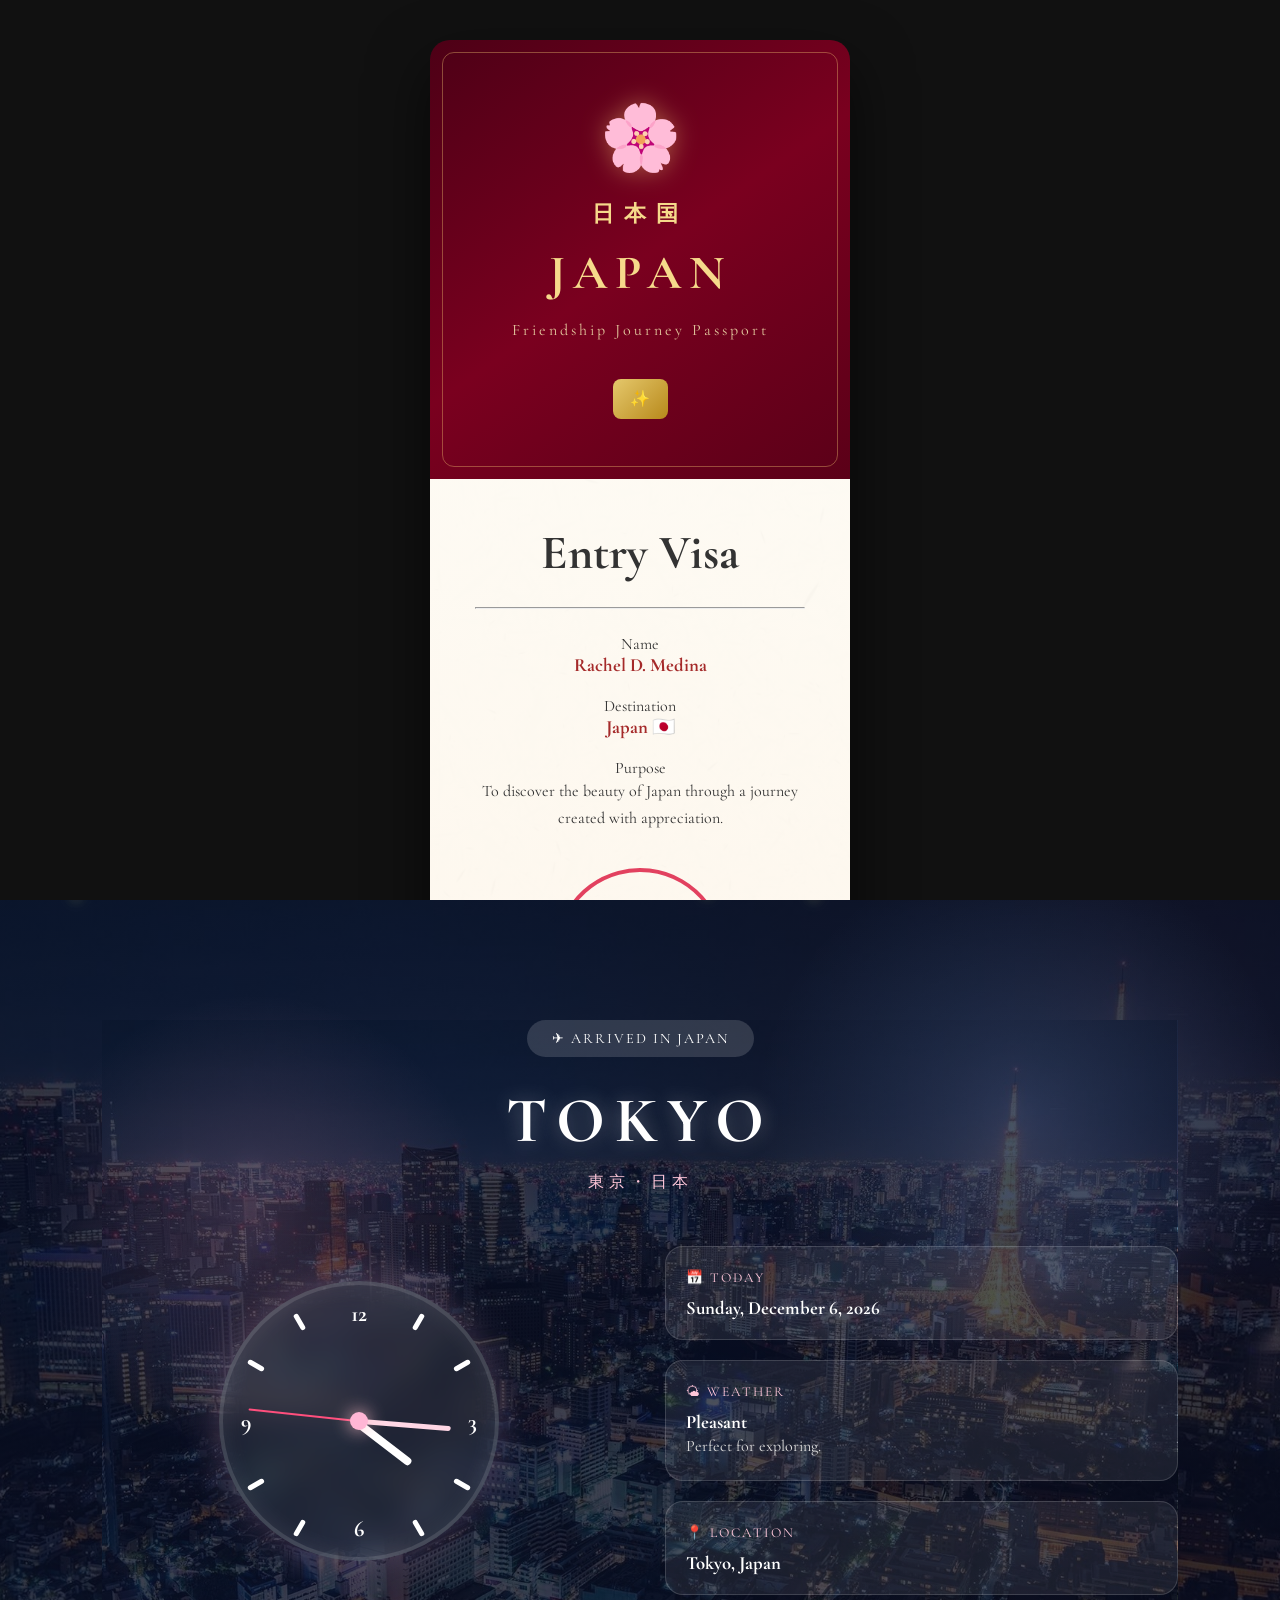
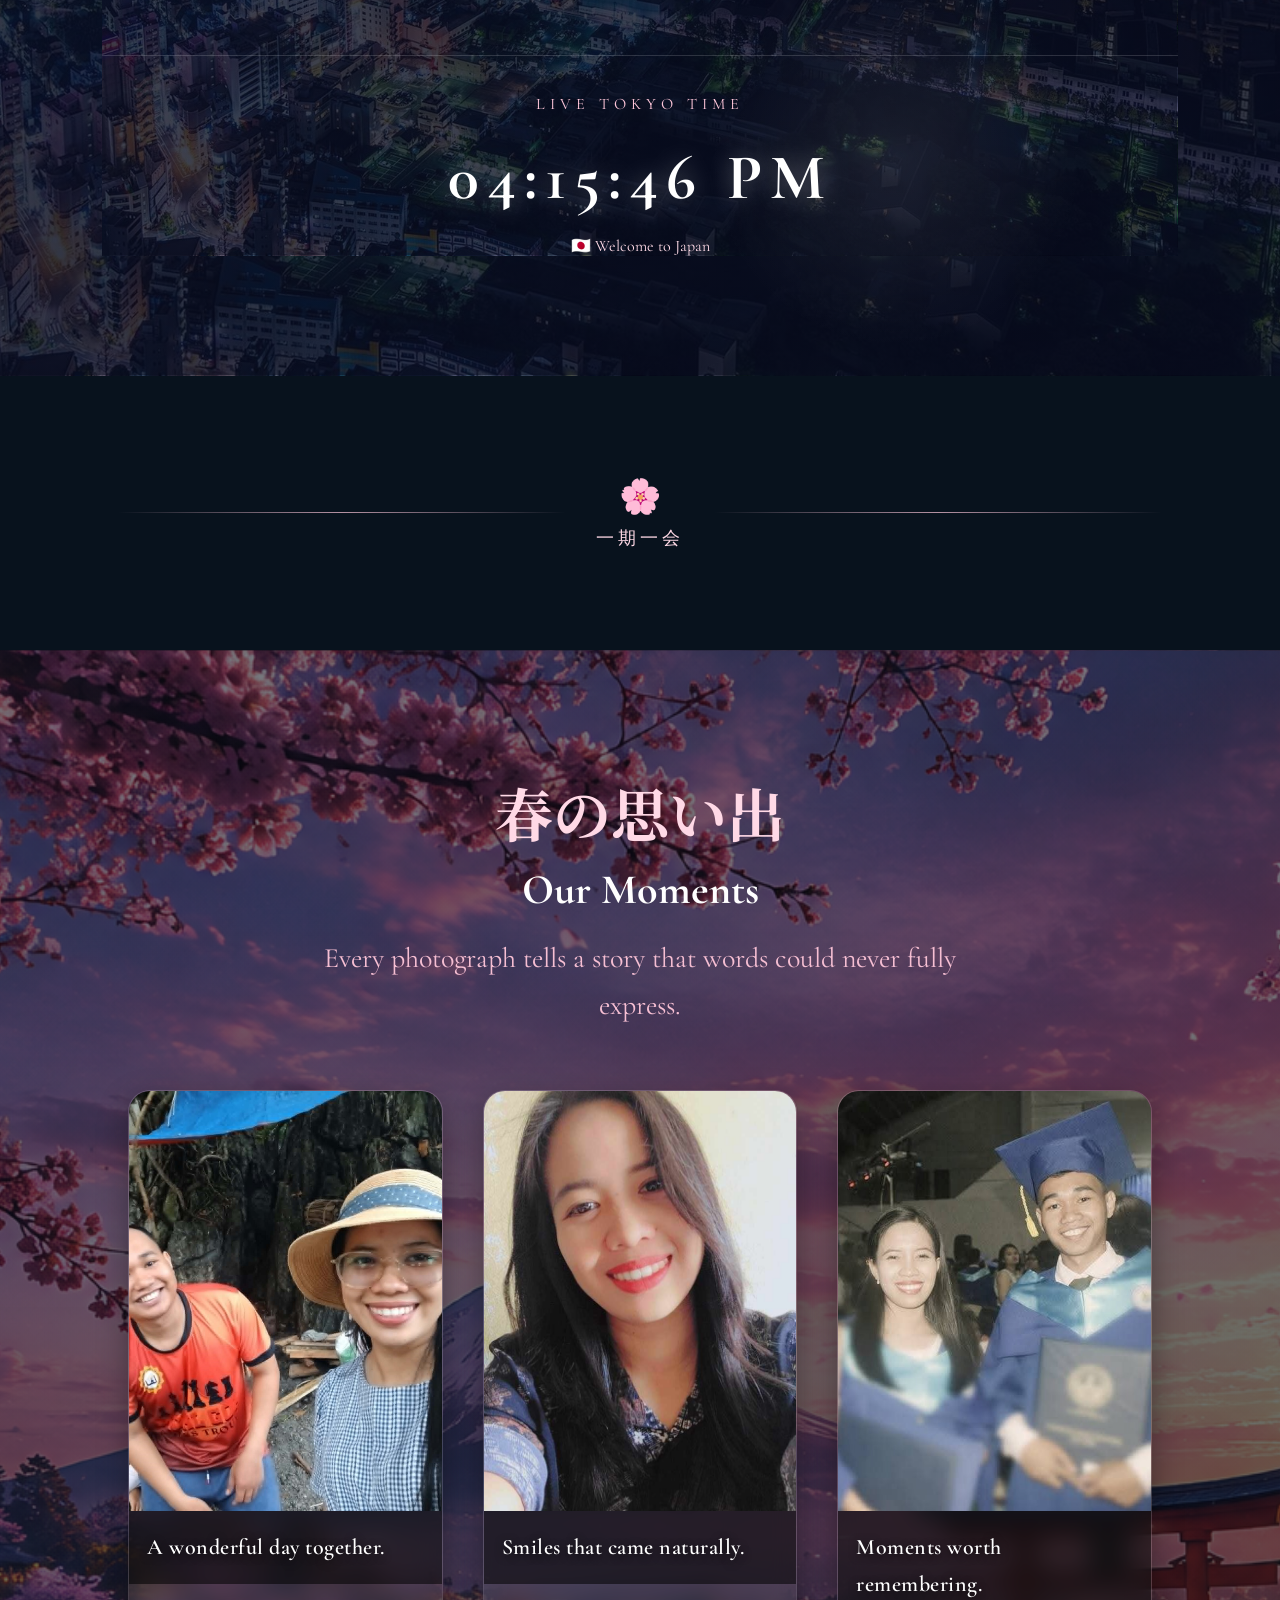
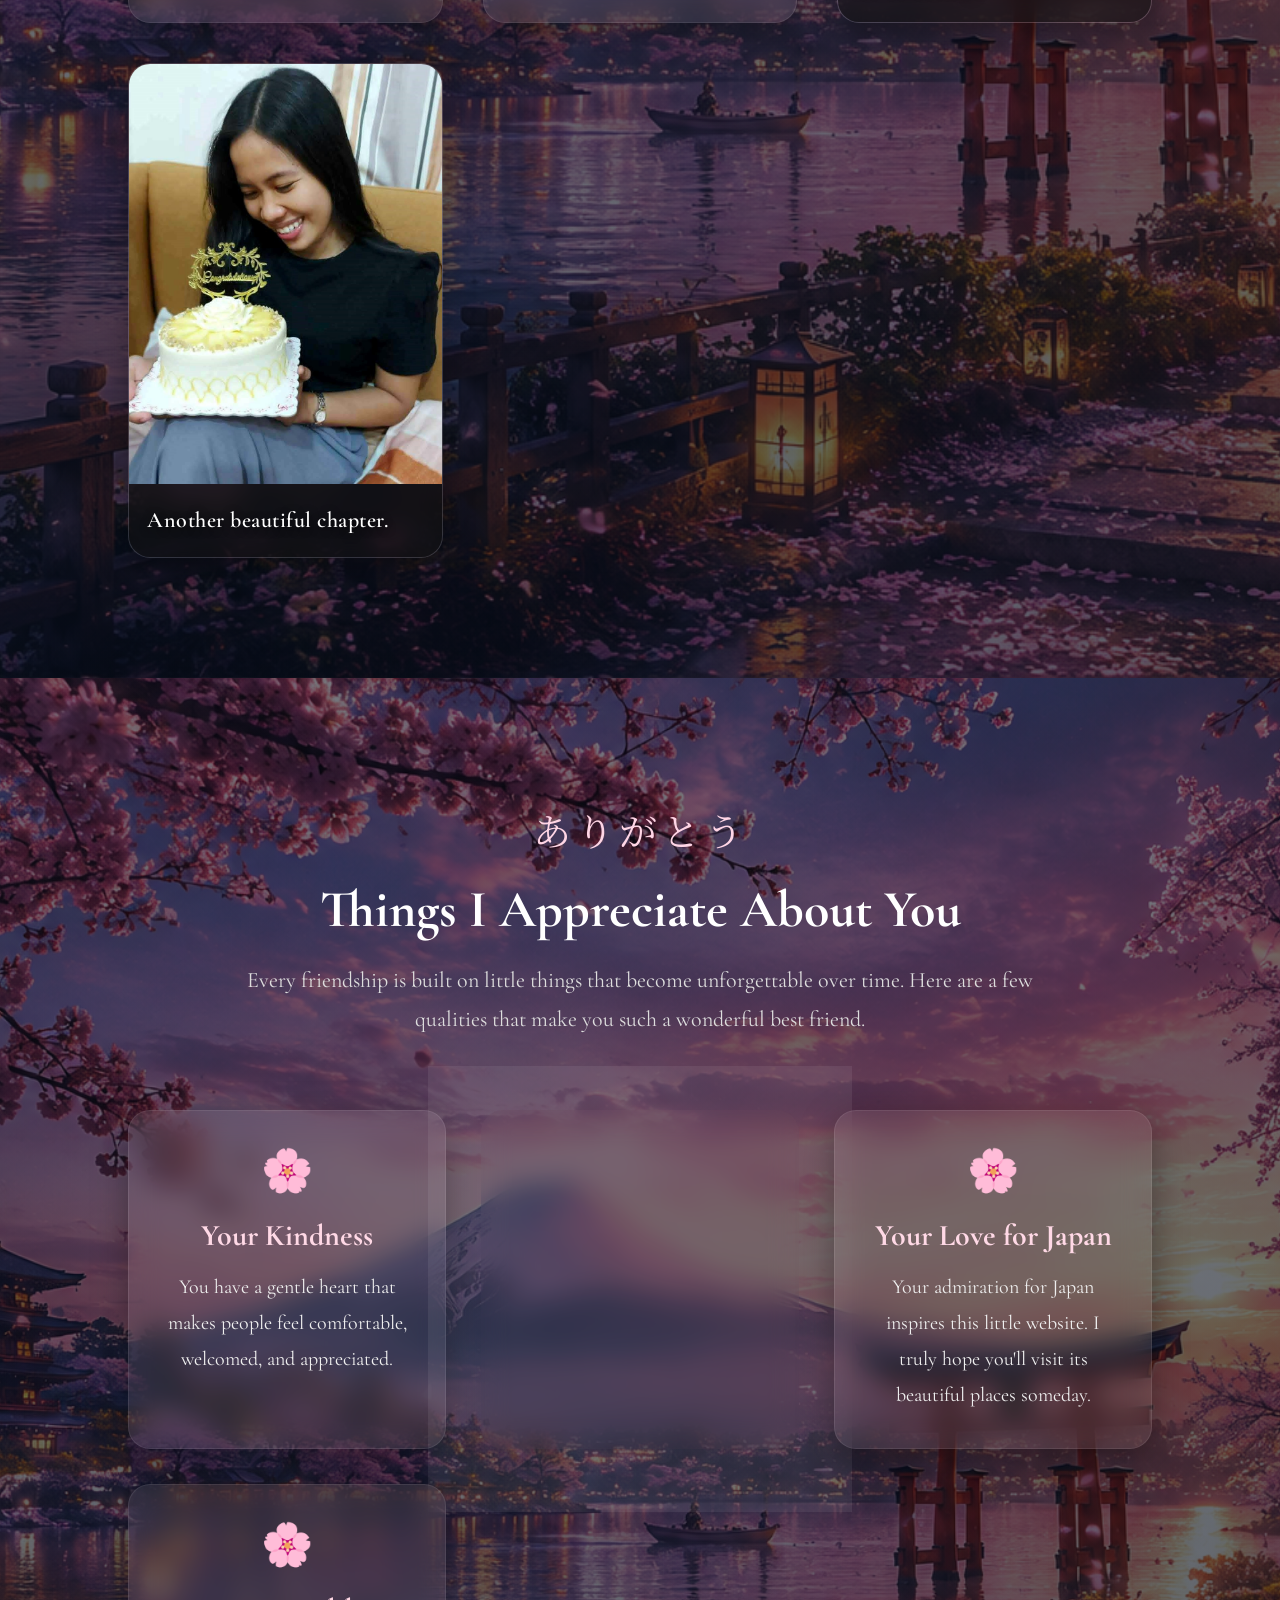
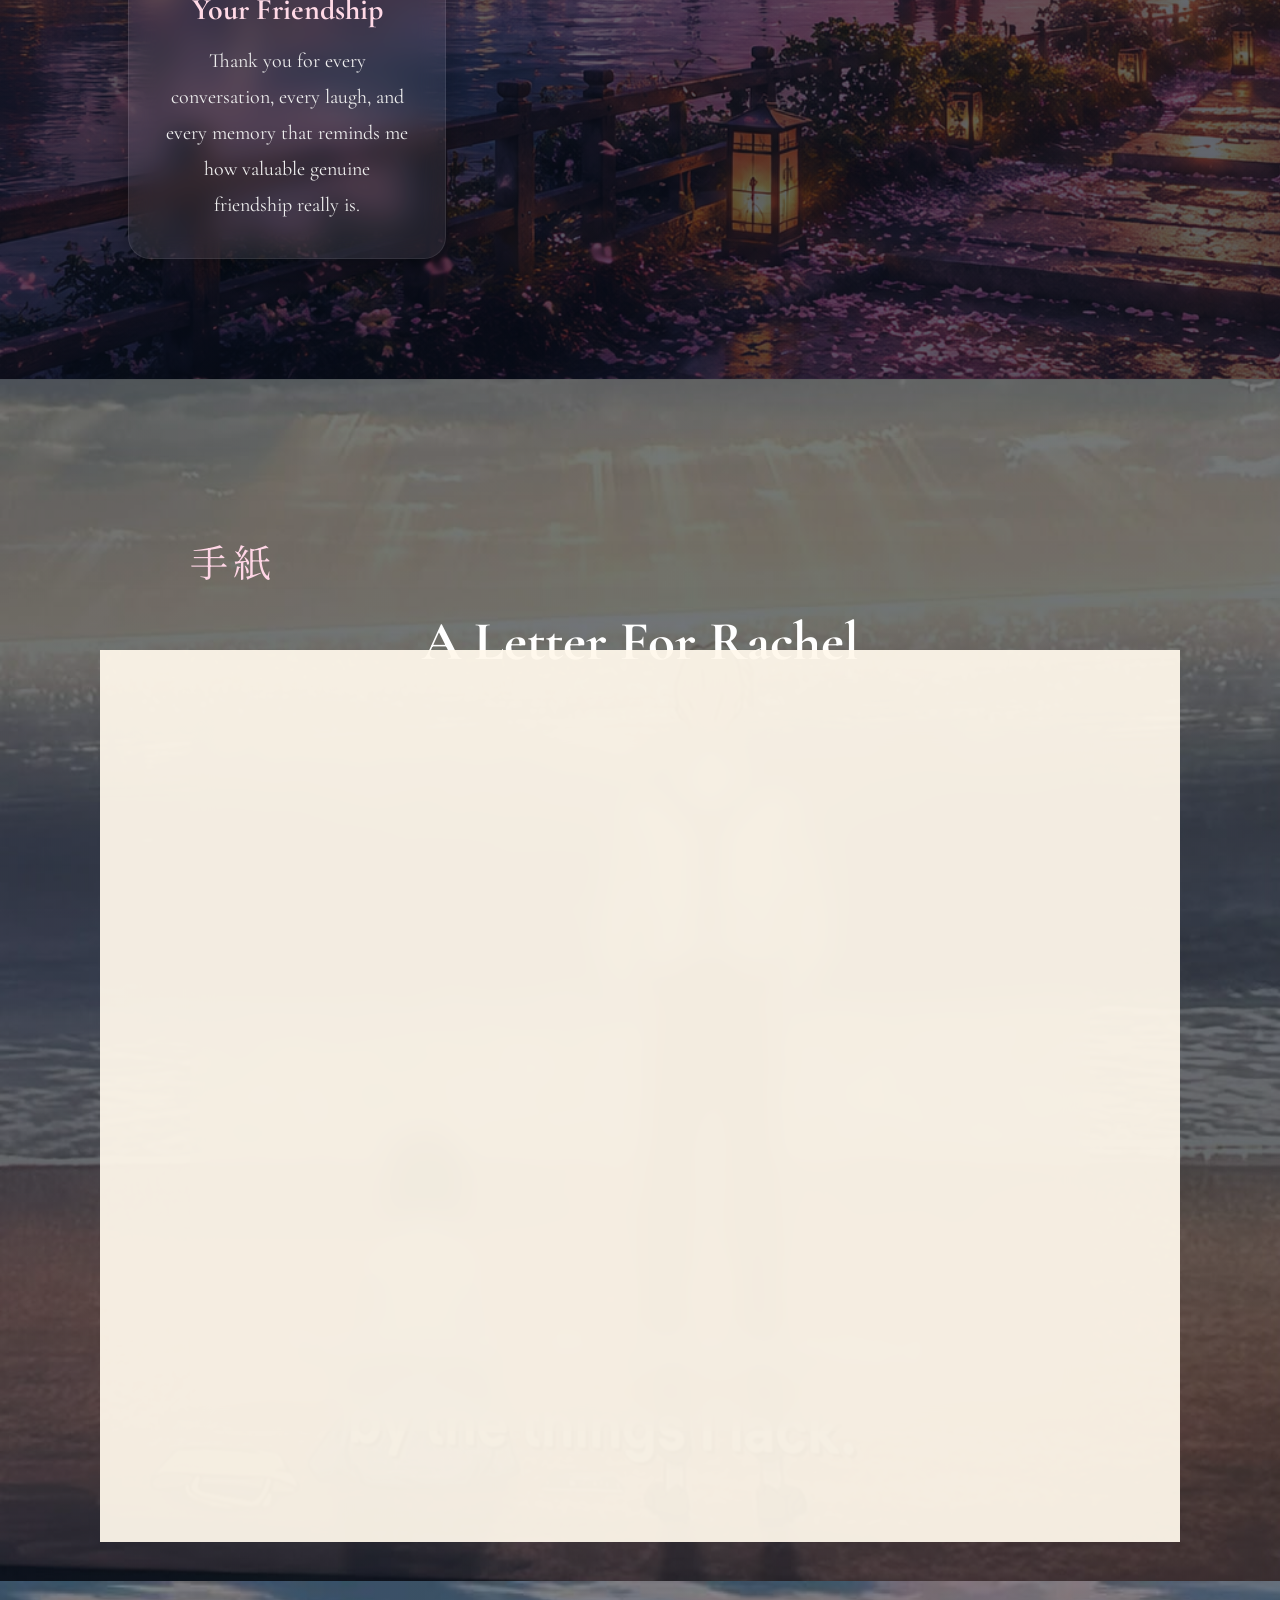
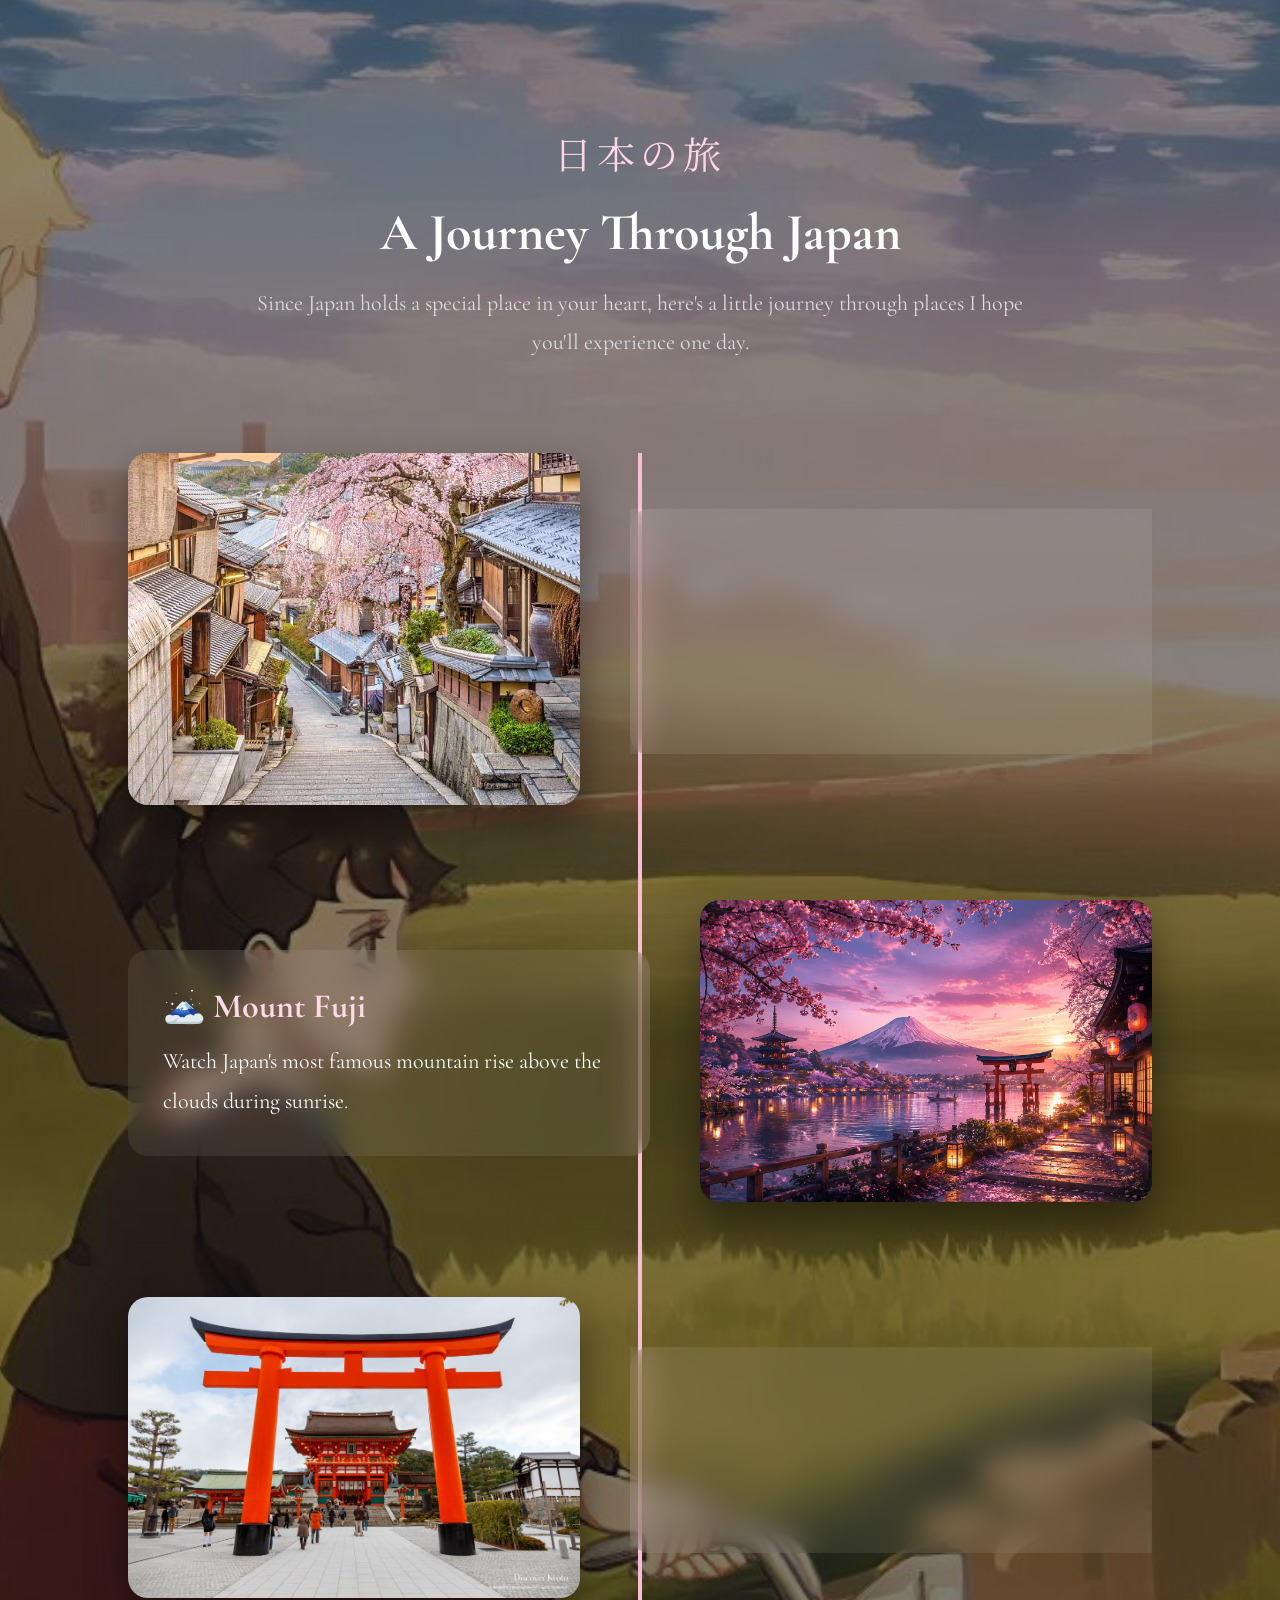
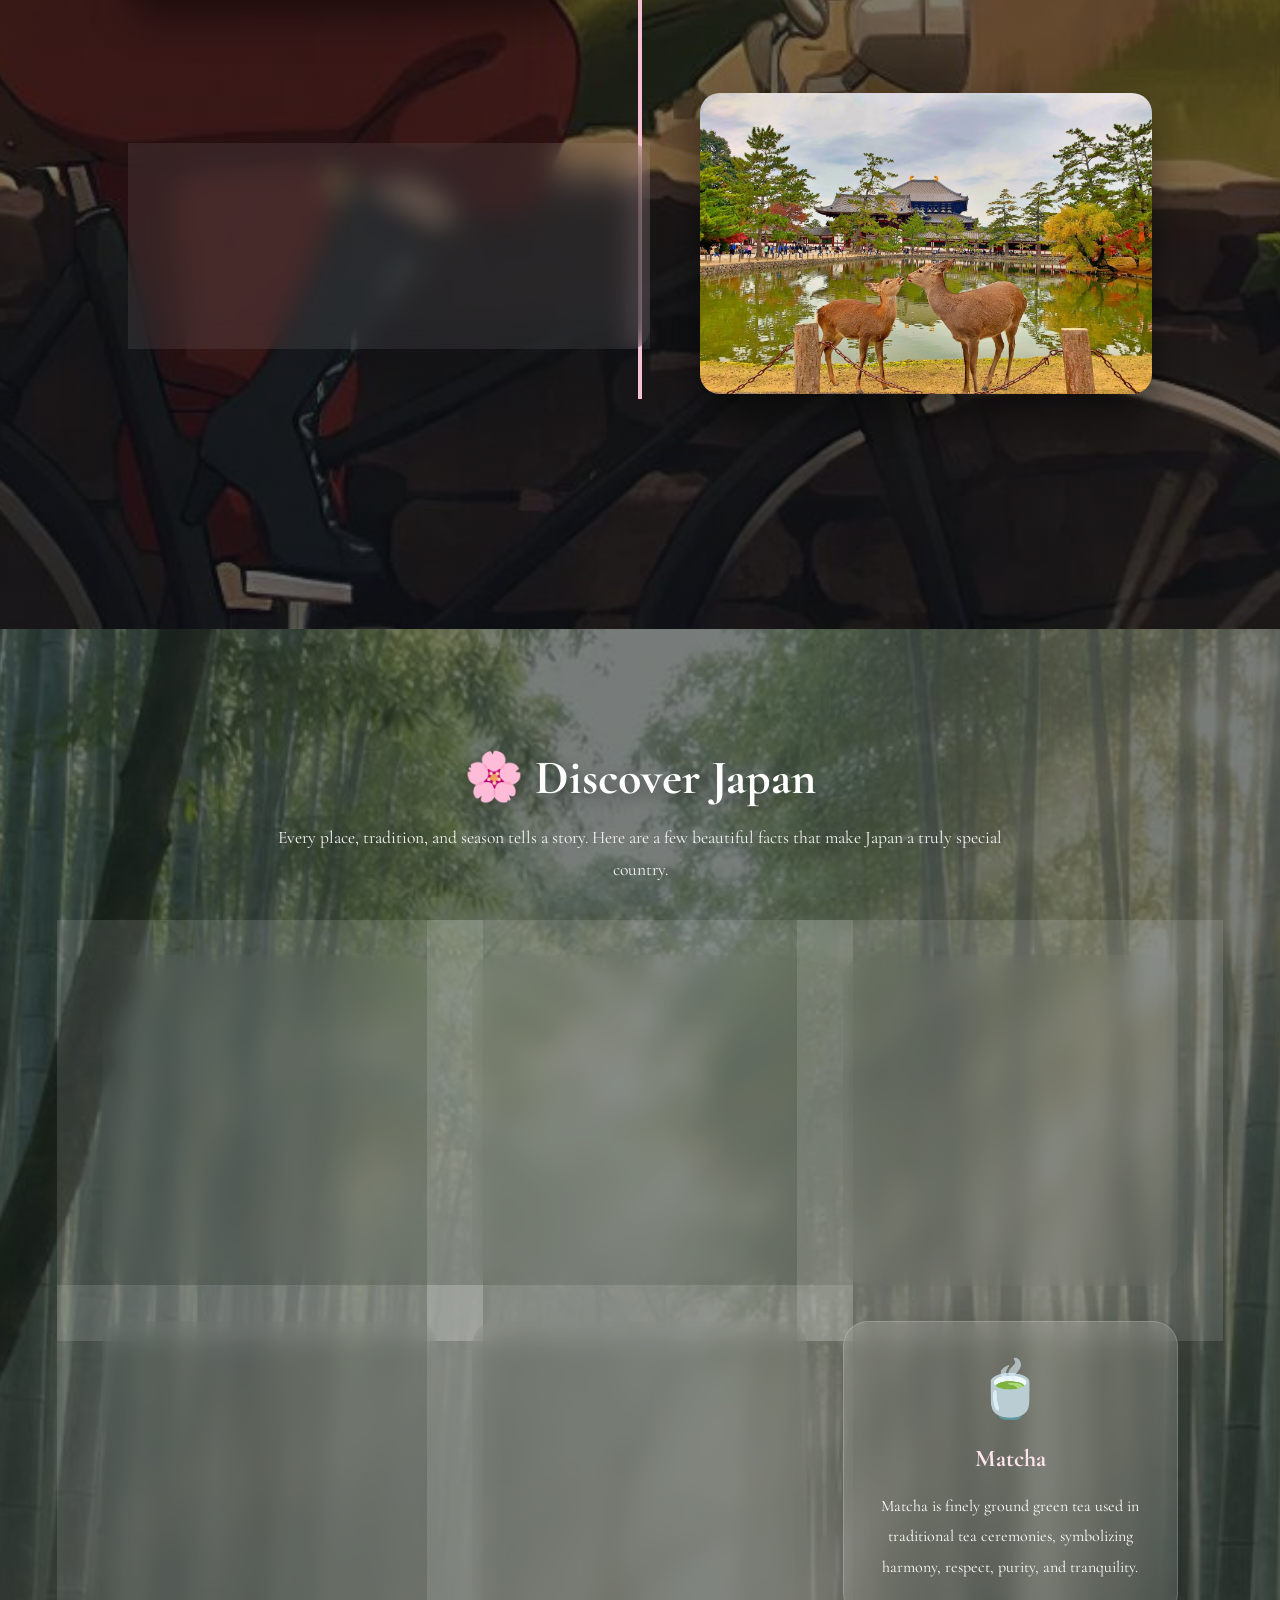
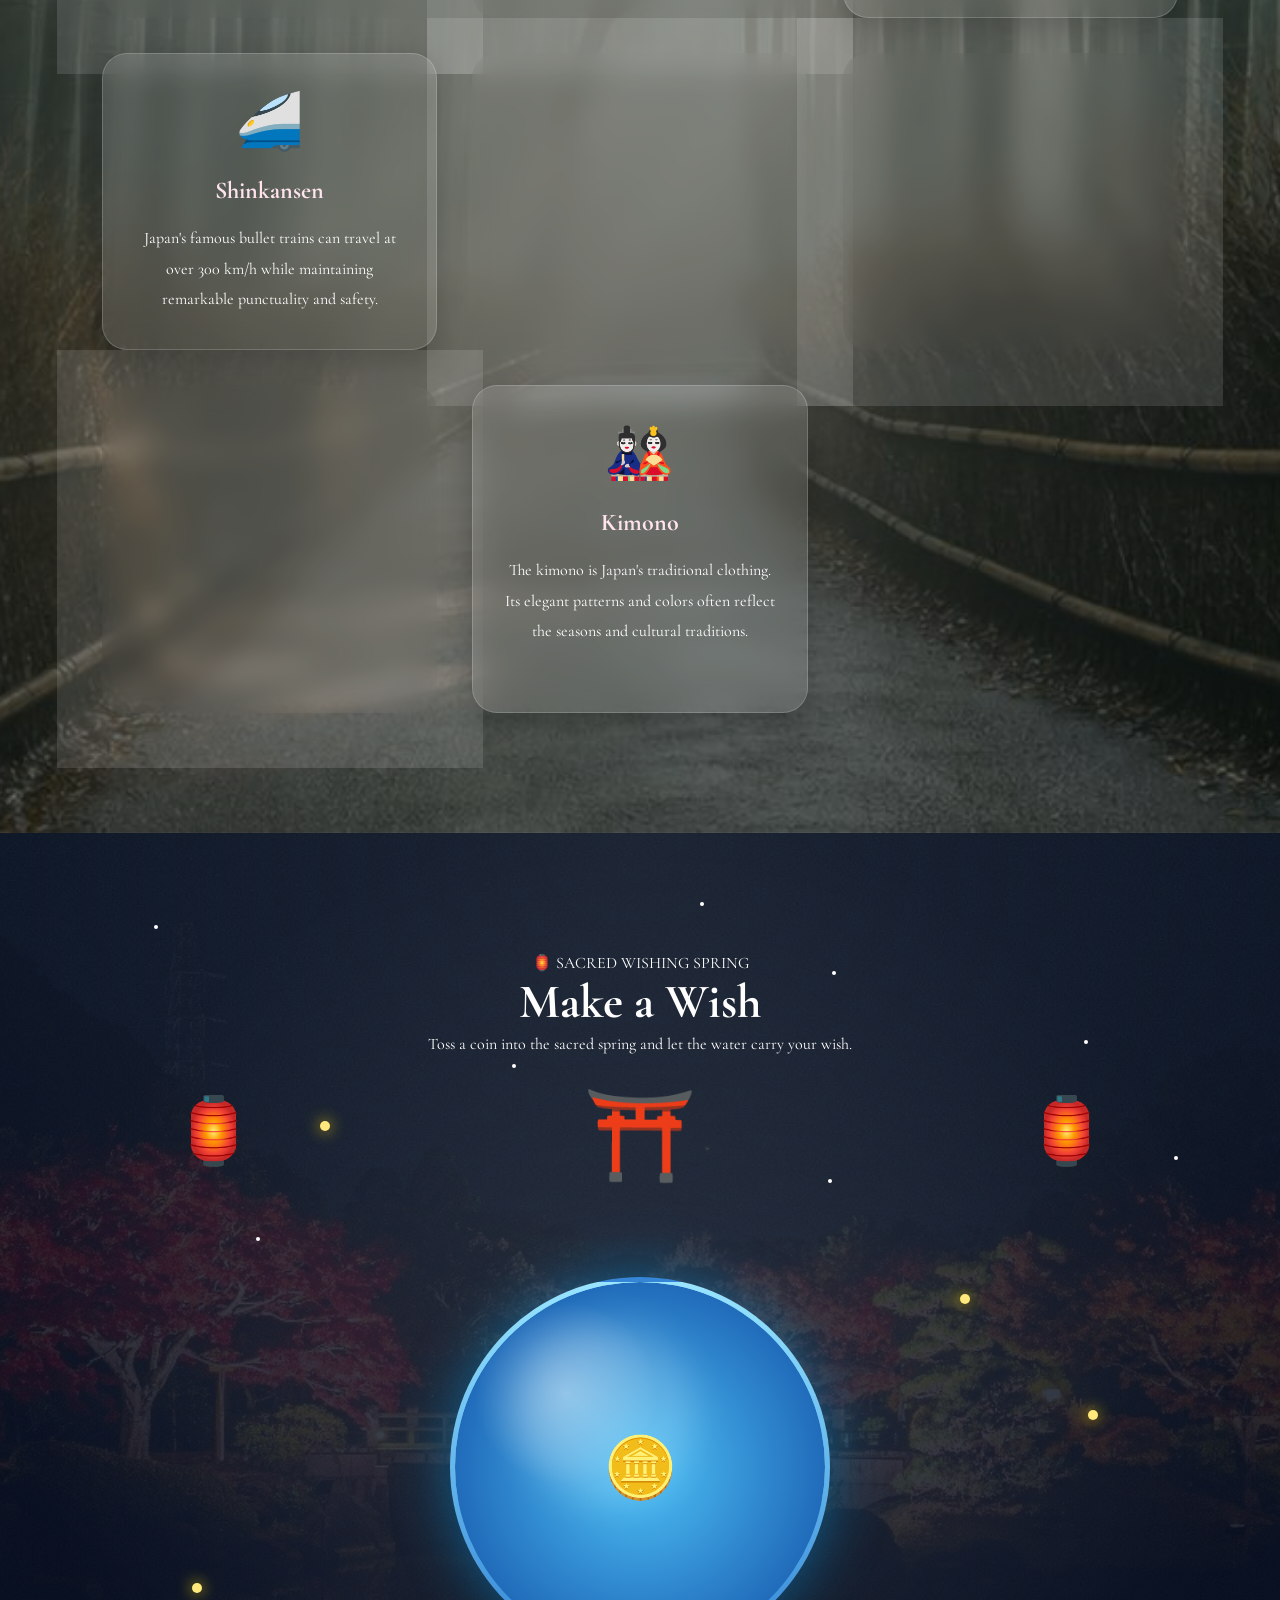
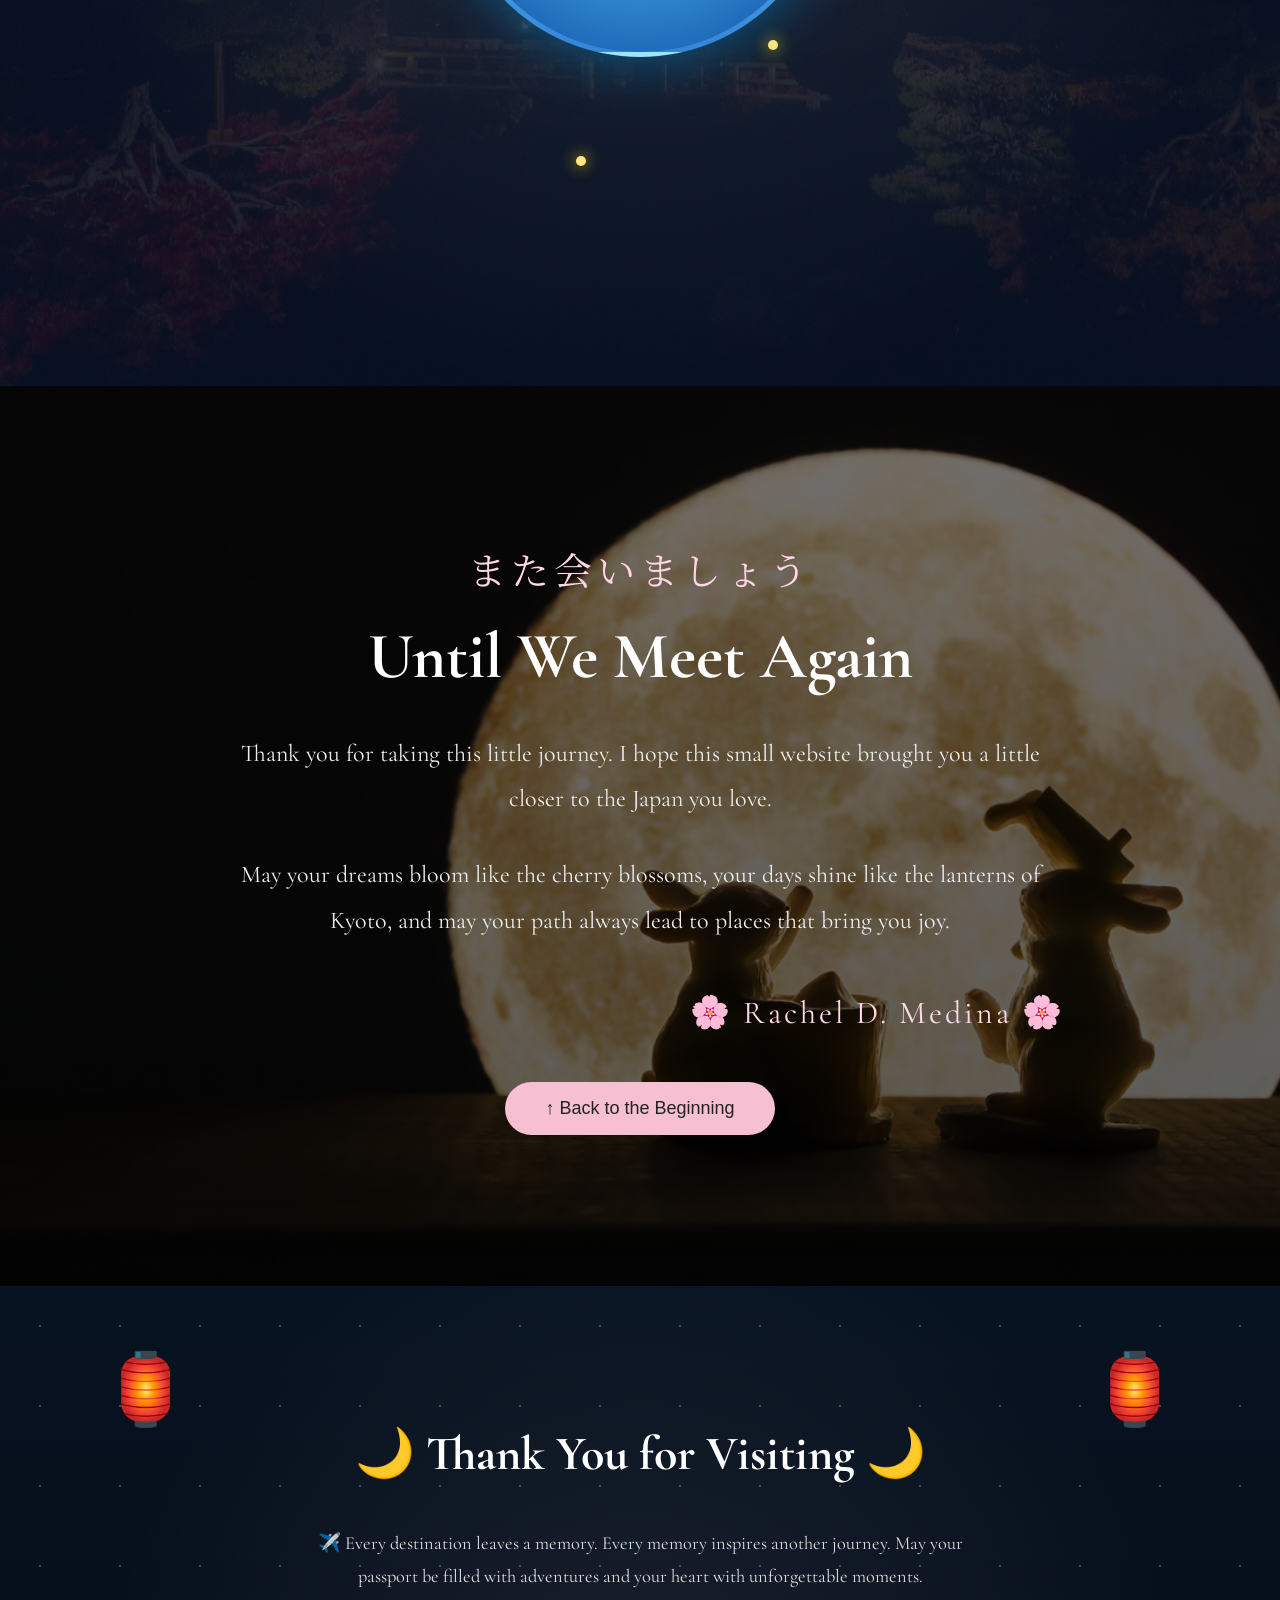
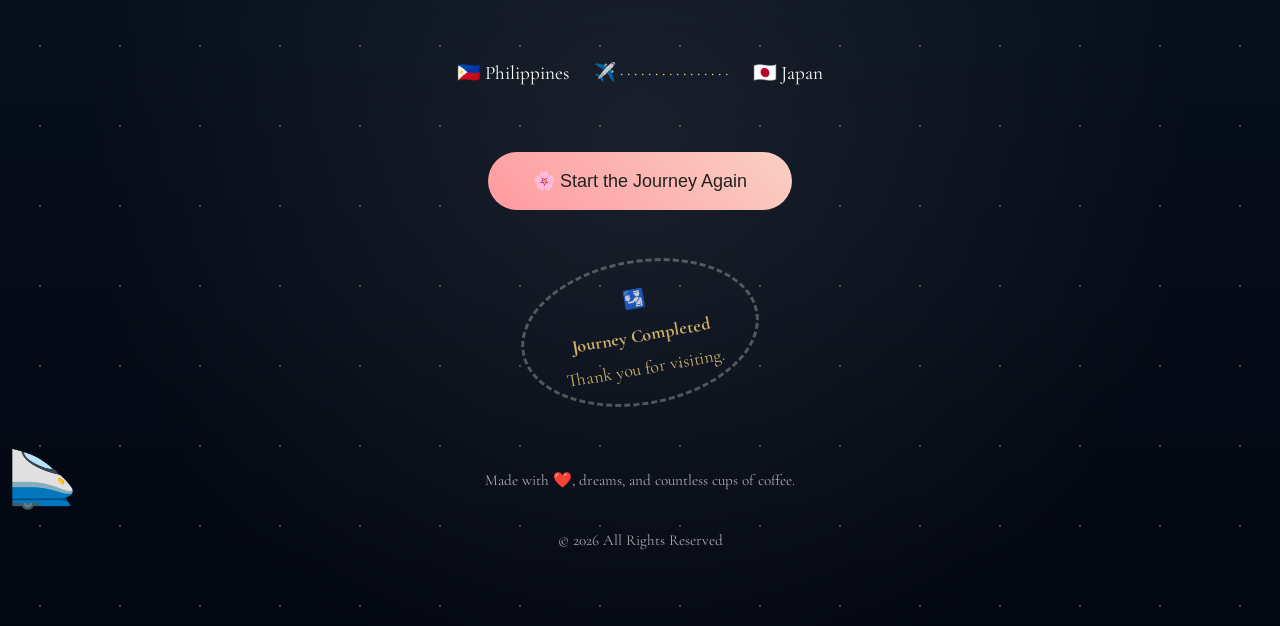
==== commit 8993eddd: "Update website" ====
--- a/index.html
+++ b/index.html
@@ -834,57 +834,92 @@
 
 <section class="wish-section" id="wish">
 
-    <div class="wish-container">
-
-        <span class="wish-tag">
-            🏮 JAPANESE WISHING POND
-        </span>
-
-        <h2>Make a Wish</h2>
-
-        <p>
-            Toss a coin into the pond and see what fate whispers.
+<div class="wish-container">
+
+    <div class="mist"></div>
+
+    <div class="stars">
+    <span></span><span></span><span></span><span></span>
+    <span></span><span></span><span></span><span></span>
+    </div>
+
+    <div class="fireflies">
+     <span></span>
+     <span></span>
+     <span></span>
+     <span></span>
+     <span></span>
+     <span></span>
+    </div>
+
+    <div class="petal-rain">
+
+     <span>🌸</span>
+     <span>🌸</span>
+     <span>🌸</span>
+     <span>🌸</span>
+     <span>🌸</span>
+     <span>🌸</span>
+
+    </div>
+
+    <span class="wish-tag">
+        🏮 SACRED WISHING SPRING
+    </span>
+
+    <h2>Make a Wish</h2>
+
+    <p class="wish-subtitle">
+        Toss a coin into the sacred spring and let the water carry your wish.
+    </p>
+
+    <div class="torii">
+        ⛩️
+    </div>
+
+    <div class="lantern left-lantern">
+        🏮
+    </div>
+
+    <div class="lantern right-lantern">
+        🏮
+    </div>
+
+    <div class="pond">
+
+        <div class="water"></div>
+
+        <div class="reflection"></div>
+
+        <div class="ripple ripple1"></div>
+        <div class="ripple ripple2"></div>
+        <div class="ripple ripple3"></div>
+
+        <div class="splash">
+           <span></span>
+           <span></span>
+           <span></span>
+           <span></span>
+            <span></span>
+        </div>
+
+        <button id="wishCoin">
+            🪙
+        </button>
+
+    </div>
+
+    <div id="wishScroll">
+
+        <h3>🎋 Wooden Ema</h3>
+
+        <p id="wishMessage">
+            Toss a coin into the spring...
         </p>
 
-        <div class="pond">
-            
-            <div class="water"></div>
-            <div class="ripple ripple1"></div>
-            <div class="ripple ripple2"></div>
-            <div class="ripple ripple3"></div>
-            
-            <div class="sparkles">
-                <span></span>
-                <span></span>
-                <span></span>
-                <span></span>
-                <span></span>
-            </div>
-
-            <div class="floating-petals">
-              🌸 🌸 🌸 🌸 🌸
-             </div>
-
-            <button id="wishCoin">
-              🪙
-            </button>
-
-        </div>
-
-        <div id="wishScroll">
-
-         <h3>🏮 Your Wish</h3>
-
-         <p id="wishMessage">
-
-         Toss a coin into the pond...
-
-         </p>
-
-        </div>
-
-        
-    </div>
+    </div>
+
+</div>
 
 </section>
 
@@ -939,25 +974,101 @@
 </section>
 
 
-<footer>
-
-    <p>
-
-        Made with gratitude 🌸
-
-    </p>
-
-    <p>
-
-        For Rachel D. Medina
-
-    </p>
-
-    <p>
-
-        一期一会 • Every Meeting is a Treasure
-
-    </p>
+<footer class="luxury-footer">
+
+    <div class="footer-stars"></div>
+    <div class="shooting-stars">
+
+     <span></span>
+     <span></span>
+     <span></span>
+
+    </div>
+
+    <!-- Hanging Lanterns -->
+    <div class="footer-lantern lantern-left">🏮</div>
+    <div class="footer-lantern lantern-right">🏮</div>
+
+    <div class="footer-content">
+
+        <h2>🌙 Thank You for Visiting 🌙</h2>
+
+        <p class="footer-quote">
+
+         ✈️ Every destination leaves a memory.
+          Every memory inspires another journey.
+
+          May your passport be filled with adventures
+          and your heart with unforgettable moments.
+
+        </p>
+
+        <div class="journey-line">
+
+            <span>🇵🇭 Philippines</span>
+
+            <div class="flight-line">
+
+                ✈️ · · · · · · · · · · · · · · · ·
+
+            </div>
+
+            <span>🇯🇵 Japan</span>
+
+        </div>
+
+        <button id="journeyAgain">
+
+            🌸 Start the Journey Again
+
+        </button>
+
+        <div class="shinkansen">
+
+          🚄
+
+        </div>
+
+        <div class="passport-exit">
+
+         <span>🛂</span>
+
+         <h4>Journey Completed</h4>
+
+         <p>
+
+          Thank you for visiting.
+
+          </p>
+
+        </div>
+
+        <div class="footer-bottom">
+
+            Made with ❤️, dreams, and countless cups of coffee.
+
+            <br><br>
+
+            © 2026 All Rights Reserved
+
+        </div>
+
+    </div>
+
+    
+    <div id="pageFade">
+
+    <div class="fade-message">
+
+        🌸 Thank you for visiting 🌸
+
+        <br><br>
+
+        Beginning a new journey...
+
+    </div>
+
+</div>
 
 </footer>
 
@@ -976,6 +1087,7 @@
 <script src="js/clock.js"></script>
 <script src="js/wish.js"></script>
 
+
 </body>
 
 </html>
--- a/css/style.css
+++ b/css/style.css
@@ -2339,26 +2339,22 @@
 
     position:relative;
 
+    overflow:hidden;
+
     padding:120px 8%;
 
-    overflow:hidden;
+    text-align:center;
 
     background:
-    linear-gradient(
-        rgba(8,18,35,.72),
-        rgba(8,18,35,.82)
-    ),
+
+    linear-gradient(rgba(6,15,35,.80),
+    rgba(6,15,35,.90)),
+
     url("../images/background/japanese\ garden\ night.jpg");
 
     background-size:cover;
 
     background-position:center;
-
-    background-repeat:no-repeat;
-
-    background-attachment:fixed;
-
-    text-align:center;
 
 }
 
@@ -2382,161 +2378,338 @@
 
 .wish-container{
 
+    display:flex;
+
+    flex-direction:column;
+
+    align-items:center;
+
+}
+
+.water{
+
+    position:absolute;
+
+    inset:0;
+
+    border-radius:50%;
+
+    background:
+
+    radial-gradient(circle at 30% 30%,
+
+    rgba(255,255,255,.35),
+
+    transparent 25%),
+
+    radial-gradient(circle at center,
+
+    #4fc3f7,
+
+    #0d47a1);
+
+    animation:waterMove 6s ease-in-out infinite;
+
+}
+
+@keyframes waterMove{
+
+    50%{
+
+        filter:brightness(1.15);
+
+        transform:scale(1.02);
+
+    }
+
+}
+
+#wishScroll{
+
+    width:430px;
+
+    max-width:95%;
+
+    margin:auto;
+
+    margin-top:40px;
+
+    padding:25px;
+
+    border-radius:12px;
+
+    background:
+
+    linear-gradient(#d6b06d,#b57d35);
+
+    color:#3b2205;
+
+    border:5px solid #8b5a2b;
+
+    box-shadow:
+
+    0 15px 35px rgba(0,0,0,.35);
+
+    font-family:serif;
+
+    opacity:0;
+
+    transform:translateY(40px);
+
+    transition:.7s;
+
+}
+
+#wishScroll.show{
+
+    opacity:1;
+
+    transform:translateY(0);
+
+}
+
+
+.sparkles{
+
+    position:absolute;
+
+    inset:0;
+
+    pointer-events:none;
+
+}
+
+.sparkles span{
+
+    position:absolute;
+
+    width:8px;
+
+    height:8px;
+
+    background:gold;
+
+    border-radius:50%;
+
+    opacity:0;
+
+}
+
+.floating-petals{
+
+    position:absolute;
+
+    width:100%;
+
+    top:20px;
+
+    left:0;
+
+    font-size:26px;
+
+    opacity:.7;
+
+    animation:petalFloat 10s linear infinite;
+
+}
+
+.torii{
+
+    font-size:90px;
+
+    margin:25px 0;
+
+    animation:toriiFloat 4s ease-in-out infinite;
+
+}
+
+@keyframes toriiFloat{
+
+    50%{
+
+        transform:translateY(-8px);
+
+    }
+
+}
+
+.lantern{
+
+    position:absolute;
+
+    font-size:65px;
+
+    animation:lanternGlow 3s infinite alternate;
+
+}
+
+.left-lantern{
+
+    left:12%;
+
+    top:260px;
+
+}
+
+.right-lantern{
+
+    right:12%;
+
+    top:260px;
+
+}
+
+@keyframes lanternGlow{
+
+    from{
+
+        filter:drop-shadow(0 0 5px gold);
+
+    }
+
+    to{
+
+        filter:drop-shadow(0 0 25px orange);
+
+    }
+
+}
+
+.pond{
+
+    width:380px;
+
+    height:380px;
+
+    margin:60px auto;
+
+    border-radius:50%;
+
     position:relative;
 
-    z-index:2;
-
-}
-
-.water{
+    overflow:hidden;
+
+    border:5px solid rgba(255,255,255,.18);
+
+    background:
+
+    radial-gradient(circle at top,
+
+    rgba(255,255,255,.25),
+
+    transparent),
+
+    linear-gradient(#5fd5ff,#0066cc);
+
+    box-shadow:
+
+    0 0 60px rgba(0,170,255,.45),
+
+    inset 0 0 40px rgba(255,255,255,.25);
+
+}
+
+.reflection{
 
     position:absolute;
 
-    inset:0;
+    width:180px;
+
+    height:180px;
+
+    background:rgba(255,255,255,.18);
 
     border-radius:50%;
 
-    background:
-
-    radial-gradient(circle at 30% 30%,
-
-    rgba(255,255,255,.35),
-
-    transparent 25%),
-
-    radial-gradient(circle at center,
-
-    #4fc3f7,
-
-    #0d47a1);
-
-}
-
-#wishScroll{
-
-    width:420px;
-
-    max-width:90%;
-
-    margin:40px auto 0;
-
-    padding:25px;
-
-    border-radius:20px;
-
-    background:rgba(255,255,255,.12);
-
-    backdrop-filter:blur(15px);
-
-    color:white;
-
-    transform:translateY(60px);
-
-    opacity:0;
-
-    transition:.8s;
-
-    box-shadow:0 10px 30px rgba(0,0,0,.3);
-
-}
-
-#wishScroll.show{
-
-    transform:translateY(0);
-
-    opacity:1;
-
-}
-
-.sparkles{
+    top:40px;
+
+    left:60px;
+
+    filter:blur(18px);
+
+}
+
+@keyframes petalFloat{
+
+    from{
+
+        transform:translateX(-120px);
+
+    }
+
+    to{
+
+        transform:translateX(120px);
+
+    }
+
+}
+
+#wishCoin{
 
     position:absolute;
 
-    inset:0;
-
-    pointer-events:none;
-
-}
-
-.sparkles span{
-
-    position:absolute;
-
-    width:8px;
-
-    height:8px;
-
-    background:gold;
-
-    border-radius:50%;
-
-    opacity:0;
-
-}
-
-.floating-petals{
-
-    position:absolute;
-
-    width:100%;
-
-    top:20px;
-
-    left:0;
-
-    font-size:26px;
-
-    opacity:.7;
-
-    animation:petalFloat 10s linear infinite;
-
-}
-
-@keyframes petalFloat{
-
-    from{
-
-        transform:translateX(-120px);
-
-    }
-
-    to{
-
-        transform:translateX(120px);
-
-    }
-
-}
-
-#wishCoin{
-    position:absolute;
-    z-index:100;
+    left:50%;
+
+    top:50%;
+
+    transform:translate(-50%,-50%);
+
+    font-size:60px;
+
+    background:none;
+
+    border:none;
+
     cursor:pointer;
+
+    transition:.35s;
+
+}
+
+#wishCoin:hover{
+
+    transform:translate(-50%,-50%) scale(1.25) rotate(15deg);
+
 }
 
 .coin-drop{
 
-    animation:coinDrop 1.2s ease forwards;
-
-}
-
-@keyframes coinDrop{
+    animation:coinMagic 1.3s ease forwards;
+
+}
+
+@keyframes coinMagic{
 
     0%{
 
-        transform:translate(-50%,-50%) rotate(0deg);
-
-    }
-
-    40%{
-
-        transform:translate(-50%,-20%) rotate(360deg);
+        transform:translate(-50%,-50%)
+        rotateY(0deg)
+        scale(1);
+
+    }
+
+    30%{
+
+        transform:translate(-50%,-90%)
+        rotateY(360deg)
+        scale(1.3);
+
+    }
+
+    60%{
+
+        transform:translate(-50%,20%)
+        rotateY(720deg)
+        scale(.9);
 
     }
 
     100%{
 
-        transform:translate(-50%,180%) rotate(720deg);
+        transform:translate(-50%,170%)
+        rotateY(1080deg)
+        scale(.3);
 
         opacity:0;
 
@@ -2549,4 +2722,782 @@
 .floating-petals,
 .ripple{
     pointer-events:none;
+}
+
+/*=========================
+      WATER SPLASH
+=========================*/
+
+.splash{
+
+    position:absolute;
+
+    left:50%;
+
+    top:50%;
+
+    transform:translate(-50%,-50%);
+
+    pointer-events:none;
+
+}
+
+.splash span{
+
+    position:absolute;
+
+    width:10px;
+
+    height:10px;
+
+    background:#b8f1ff;
+
+    border-radius:50%;
+
+    opacity:0;
+
+}
+
+.splash.active span{
+
+    animation:splashDrop .8s ease-out forwards;
+
+}
+
+.splash span:nth-child(1){
+
+    animation-delay:0s;
+    transform:translate(-10px,-10px);
+
+}
+
+.splash span:nth-child(2){
+
+    animation-delay:.05s;
+    transform:translate(20px,-20px);
+
+}
+
+.splash span:nth-child(3){
+
+    animation-delay:.1s;
+    transform:translate(-25px,10px);
+
+}
+
+.splash span:nth-child(4){
+
+    animation-delay:.15s;
+    transform:translate(30px,15px);
+
+}
+
+.splash span:nth-child(5){
+
+    animation-delay:.2s;
+    transform:translate(0,-30px);
+
+}
+
+@keyframes splashDrop{
+
+    0%{
+
+        opacity:1;
+
+        transform:translate(0,0) scale(.2);
+
+    }
+
+    100%{
+
+        opacity:0;
+
+        transform:translate(var(--x,0),var(--y,-80px)) scale(2);
+
+    }
+
+}
+
+.pond.magic{
+
+    animation:magicGlow 2s ease;
+
+}
+
+@keyframes magicGlow{
+
+    0%{
+
+        box-shadow:
+
+        0 0 30px #66ccff;
+
+    }
+
+    50%{
+
+        box-shadow:
+
+        0 0 90px #66ccff,
+
+        0 0 160px #99ffff;
+
+    }
+
+    100%{
+
+        box-shadow:
+
+        0 0 40px #66ccff;
+
+    }
+
+}
+
+.mist{
+
+    position:absolute;
+
+    inset:0;
+
+    background:
+    radial-gradient(circle,
+    rgba(255,255,255,.08),
+    transparent 70%);
+
+    animation:fogMove 20s linear infinite;
+
+    pointer-events:none;
+
+}
+
+@keyframes fogMove{
+
+    from{
+
+        transform:translateX(-120px);
+
+    }
+
+    to{
+
+        transform:translateX(120px);
+
+    }
+
+}
+
+.stars{
+
+    position:absolute;
+
+    inset:0;
+
+    pointer-events:none;
+
+}
+
+.stars span{
+
+    position:absolute;
+
+    width:4px;
+
+    height:4px;
+
+    background:white;
+
+    border-radius:50%;
+
+    animation:twinkle 3s infinite;
+
+}
+
+.stars span:nth-child(1){top:8%;left:12%;}
+.stars span:nth-child(2){top:18%;right:15%;}
+.stars span:nth-child(3){top:12%;left:65%;}
+.stars span:nth-child(4){top:30%;right:35%;}
+.stars span:nth-child(5){top:20%;left:40%;}
+.stars span:nth-child(6){top:6%;right:45%;}
+.stars span:nth-child(7){top:35%;left:20%;}
+.stars span:nth-child(8){top:28%;right:8%;}
+
+@keyframes twinkle{
+
+    50%{
+
+        opacity:.2;
+
+        transform:scale(.5);
+
+    }
+
+}
+
+.fireflies{
+
+    position:absolute;
+
+    inset:0;
+
+    pointer-events:none;
+
+}
+
+.fireflies span{
+
+    position:absolute;
+
+    width:10px;
+
+    height:10px;
+
+    border-radius:50%;
+
+    background:#ffe97d;
+
+    box-shadow:0 0 15px gold;
+
+    animation:fly 12s linear infinite;
+
+}
+
+.fireflies span:nth-child(1){top:65%;left:15%;}
+.fireflies span:nth-child(2){top:40%;left:75%;}
+.fireflies span:nth-child(3){top:70%;left:60%;}
+.fireflies span:nth-child(4){top:25%;left:25%;}
+.fireflies span:nth-child(5){top:50%;left:85%;}
+.fireflies span:nth-child(6){top:80%;left:45%;}
+
+@keyframes fly{
+
+    50%{
+
+        transform:translate(50px,-40px);
+
+    }
+
+    100%{
+
+        transform:translate(-30px,30px);
+
+    }
+
+}
+
+.petal-rain{
+
+    position:absolute;
+
+    inset:0;
+
+    overflow:hidden;
+
+    pointer-events:none;
+
+}
+
+.petal-rain span{
+
+    position:absolute;
+
+    top:-60px;
+
+    font-size:26px;
+
+    animation:fall 15s linear infinite;
+
+}
+
+.petal-rain span:nth-child(1){left:5%;animation-delay:0s;}
+.petal-rain span:nth-child(2){left:22%;animation-delay:2s;}
+.petal-rain span:nth-child(3){left:40%;animation-delay:4s;}
+.petal-rain span:nth-child(4){left:60%;animation-delay:6s;}
+.petal-rain span:nth-child(5){left:80%;animation-delay:8s;}
+.petal-rain span:nth-child(6){left:95%;animation-delay:10s;}
+
+@keyframes fall{
+
+    to{
+
+        transform:
+        translateY(120vh)
+        rotate(720deg)
+        translateX(60px);
+
+    }
+
+}
+
+/*==================================
+        LUXURY FOOTER
+==================================*/
+
+.luxury-footer{
+
+    position:relative;
+
+    overflow:hidden;
+
+    padding:120px 10% 70px;
+
+    background:
+
+    linear-gradient(180deg,#081321,#030712);
+
+    color:white;
+
+    text-align:center;
+
+}
+
+/* Stars */
+
+.footer-stars{
+
+    position:absolute;
+
+    inset:0;
+
+    background-image:
+
+    radial-gradient(white 1px, transparent 1px);
+
+    background-size:80px 80px;
+
+    opacity:.25;
+
+}
+
+/* Lanterns */
+
+.footer-lantern{
+
+    position:absolute;
+
+    font-size:70px;
+
+    animation:
+
+    lanternSwing 5s ease-in-out infinite,
+
+    lanternLight 2s ease-in-out infinite;
+
+}
+
+@keyframes lanternSwing{
+
+    50%{
+
+        transform:rotate(7deg);
+
+    }
+
+}
+
+@keyframes lanternLight{
+
+    50%{
+
+        filter:
+
+        drop-shadow(0 0 8px gold)
+
+        drop-shadow(0 0 30px orange);
+
+    }
+
+}
+
+.lantern-left{
+
+    left:8%;
+
+    top:35px;
+
+}
+
+.lantern-right{
+
+    right:8%;
+
+    top:35px;
+
+}
+
+@keyframes swing{
+
+    0%{
+
+        transform:rotate(-5deg);
+
+    }
+
+    50%{
+
+        transform:rotate(5deg);
+
+    }
+
+    100%{
+
+        transform:rotate(-5deg);
+
+    }
+
+}
+
+.footer-content{
+
+    position:relative;
+
+    z-index:2;
+
+}
+
+.footer-content h2{
+
+    font-size:3rem;
+
+    margin-bottom:25px;
+
+}
+
+.footer-quote{
+
+    max-width:700px;
+
+    margin:auto;
+
+    color:#ddd;
+
+    font-size:1.15rem;
+
+    line-height:1.8;
+
+}
+
+/* Journey */
+
+.journey-line{
+
+    margin:60px auto;
+
+    display:flex;
+
+    justify-content:center;
+
+    align-items:center;
+
+    gap:25px;
+
+    flex-wrap:wrap;
+
+    font-size:1.2rem;
+
+}
+
+.flight-line{
+
+    color:#ffd86b;
+
+    font-size:1.1rem;
+
+}
+
+/* Button */
+
+#journeyAgain{
+
+    padding:18px 45px;
+
+    border:none;
+
+    border-radius:50px;
+
+    background:linear-gradient(45deg,#ff9a9e,#fad0c4);
+
+    color:#222;
+
+    font-size:18px;
+
+    cursor:pointer;
+
+    transition:.4s;
+
+}
+
+#journeyAgain:hover{
+
+    transform:translateY(-6px) scale(1.05);
+
+    box-shadow:0 15px 35px rgba(255,180,180,.45);
+
+}
+
+
+.footer-bottom{
+
+    margin-top:60px;
+
+    color:#aaa;
+
+    font-size:.95rem;
+
+}
+
+/*==============================
+      SHOOTING STARS
+==============================*/
+
+.shooting-stars{
+
+    position:absolute;
+
+    inset:0;
+
+    overflow:hidden;
+
+    pointer-events:none;
+
+}
+
+.shooting-stars span{
+
+    position:absolute;
+
+    width:180px;
+
+    height:2px;
+
+    background:linear-gradient(to right,
+    white,
+    transparent);
+
+    transform:rotate(-25deg);
+
+    opacity:0;
+
+    animation:shootStar 8s linear infinite;
+
+}
+
+.shooting-stars span:nth-child(1){
+    right:-200px;
+    top:10%;
+}
+
+.shooting-stars span:nth-child(2){
+    right:-300px;
+    top:25%;
+}
+
+.shooting-stars span:nth-child(3){
+    right:-150px;
+    top:40%;
+}
+
+@keyframes shootStar{
+
+    0%{
+        opacity:0;
+        transform:translate(0,0) rotate(-35deg);
+    }
+
+    10%{
+        opacity:1;
+    }
+
+    100%{
+        opacity:0;
+        transform:translate(-1600px,700px) rotate(-35deg);
+    }
+
+}
+
+/*==============================
+        SHINKANSEN
+==============================*/
+
+.shinkansen{
+
+    position:absolute;
+
+    bottom:20px;
+
+    left:-120px;
+
+    font-size:55px;
+
+    transform: scaleX(-1);
+
+    animation:trainRide 20s linear infinite;
+
+}
+
+@keyframes trainRide{
+
+    from{
+
+        left:-120px;
+
+    }
+
+    to{
+
+        left:110%;
+
+    }
+
+}
+
+.passport-exit{
+
+    width:240px;
+
+    margin:50px auto;
+
+    padding:18px;
+
+    border:3px dashed rgba(255,255,255,.35);
+
+    border-radius:50%;
+
+    color:#ffd87a;
+
+    transform:rotate(-10deg);
+
+    opacity:.8;
+
+}
+
+.luxury-footer::before{
+
+    content:"";
+
+    position:absolute;
+
+    inset:0;
+
+    background:
+
+    radial-gradient(circle at center,
+
+    rgba(255,255,255,.08),
+
+    transparent 70%);
+
+    animation:footerGlow 6s ease-in-out infinite;
+
+}
+
+@keyframes footerGlow{
+
+    50%{
+
+        opacity:.4;
+
+    }
+
+}
+
+/*=================================
+        JOURNEY RESTART
+=================================*/
+
+#pageFade{
+
+    position:fixed;
+
+    inset:0;
+
+    background:linear-gradient(180deg,#081321,#000);
+
+    display:flex;
+
+    justify-content:center;
+
+    align-items:center;
+
+    flex-direction:column;
+
+    z-index:99999;
+
+    opacity:0;
+
+    visibility:hidden;
+
+    transition:1s;
+
+}
+
+#pageFade.show{
+
+    opacity:1;
+
+    visibility:visible;
+
+}
+
+.fade-message{
+
+    color:white;
+
+    font-size:2rem;
+
+    text-align:center;
+
+    line-height:1.8;
+
+    letter-spacing:2px;
+
+    animation:fadePulse 2s infinite;
+
+}
+
+@keyframes fadePulse{
+
+    50%{
+
+        transform:scale(1.05);
+
+        opacity:.8;
+
+    }
+
+}
+
+#pageFade::before{
+
+    content:"🌸 🌸 🌸 🌸 🌸";
+
+    position:absolute;
+
+    top:-50px;
+
+    width:100%;
+
+    text-align:center;
+
+    font-size:40px;
+
+    animation:petalsFall 5s linear infinite;
+
+}
+
+@keyframes petalsFall{
+
+    from{
+
+        transform:translateY(-100px);
+
+    }
+
+    to{
+
+        transform:translateY(110vh);
+
+    }
+
 }
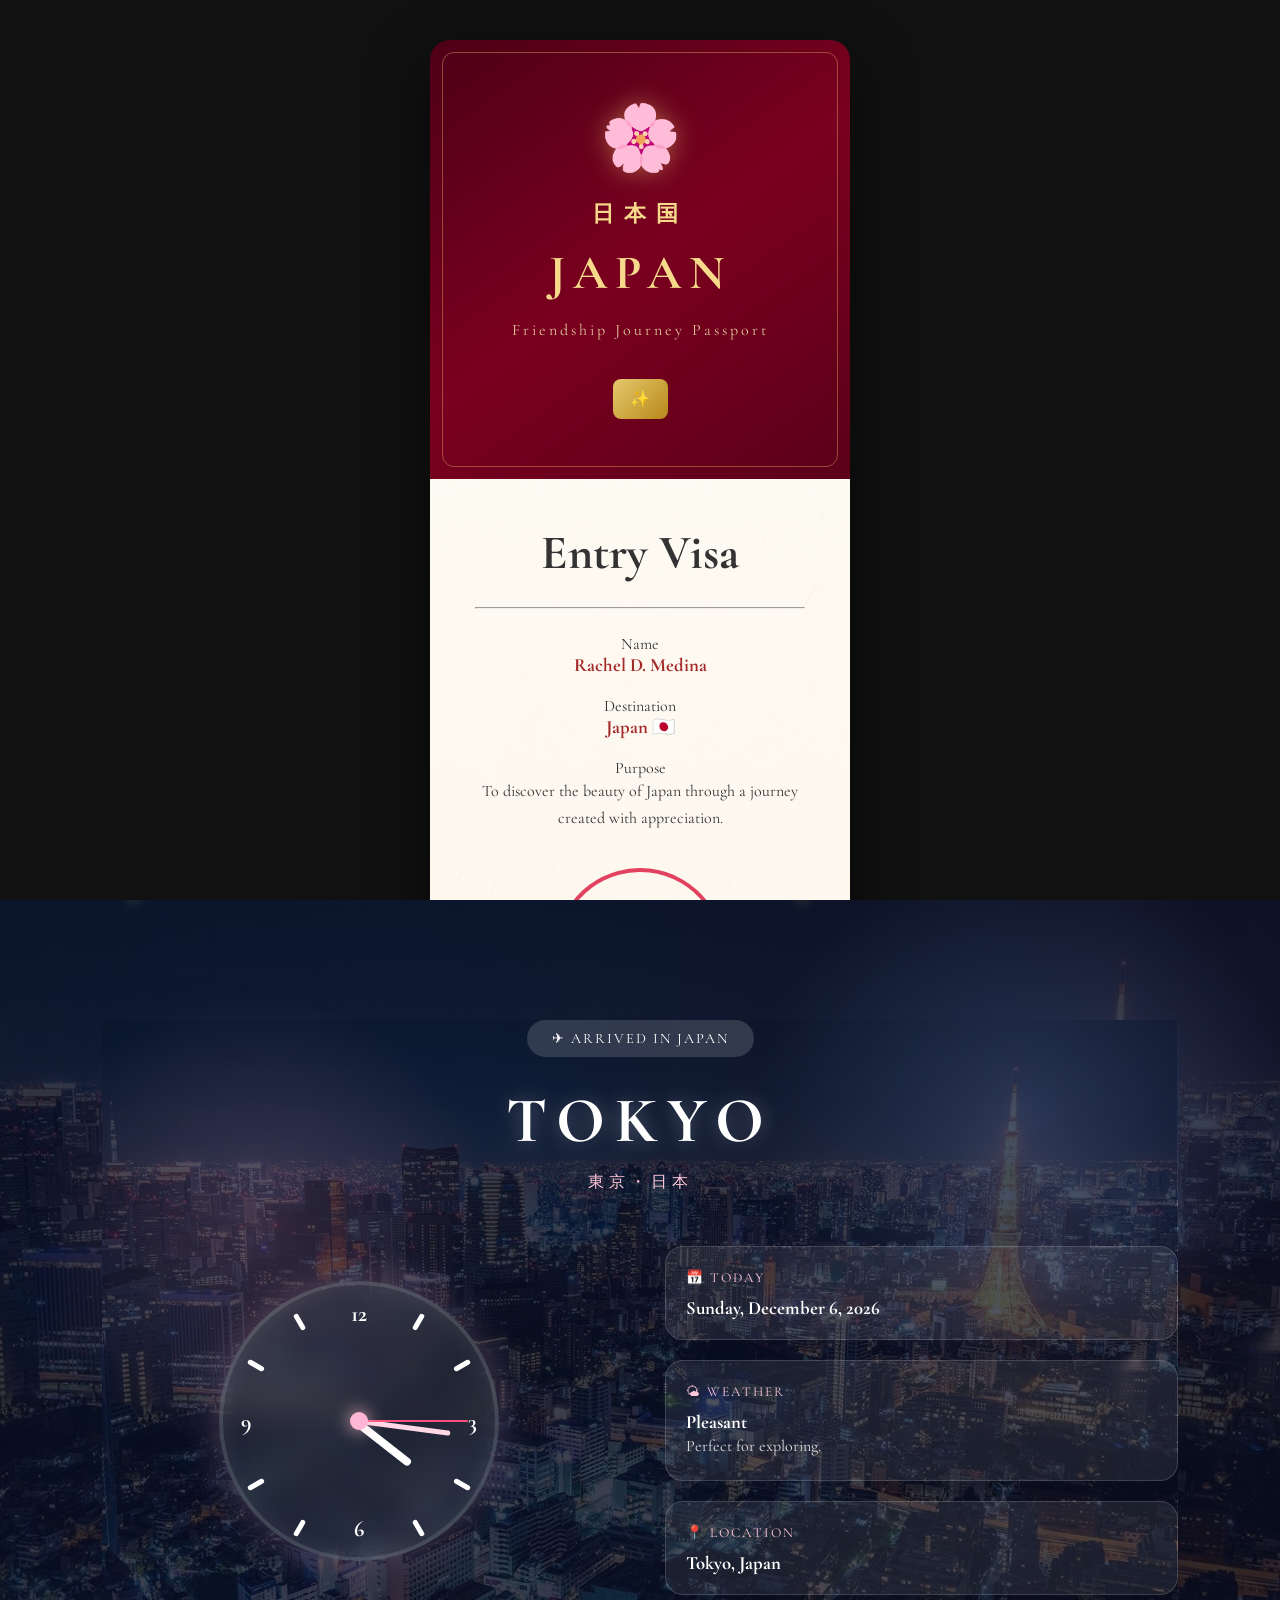
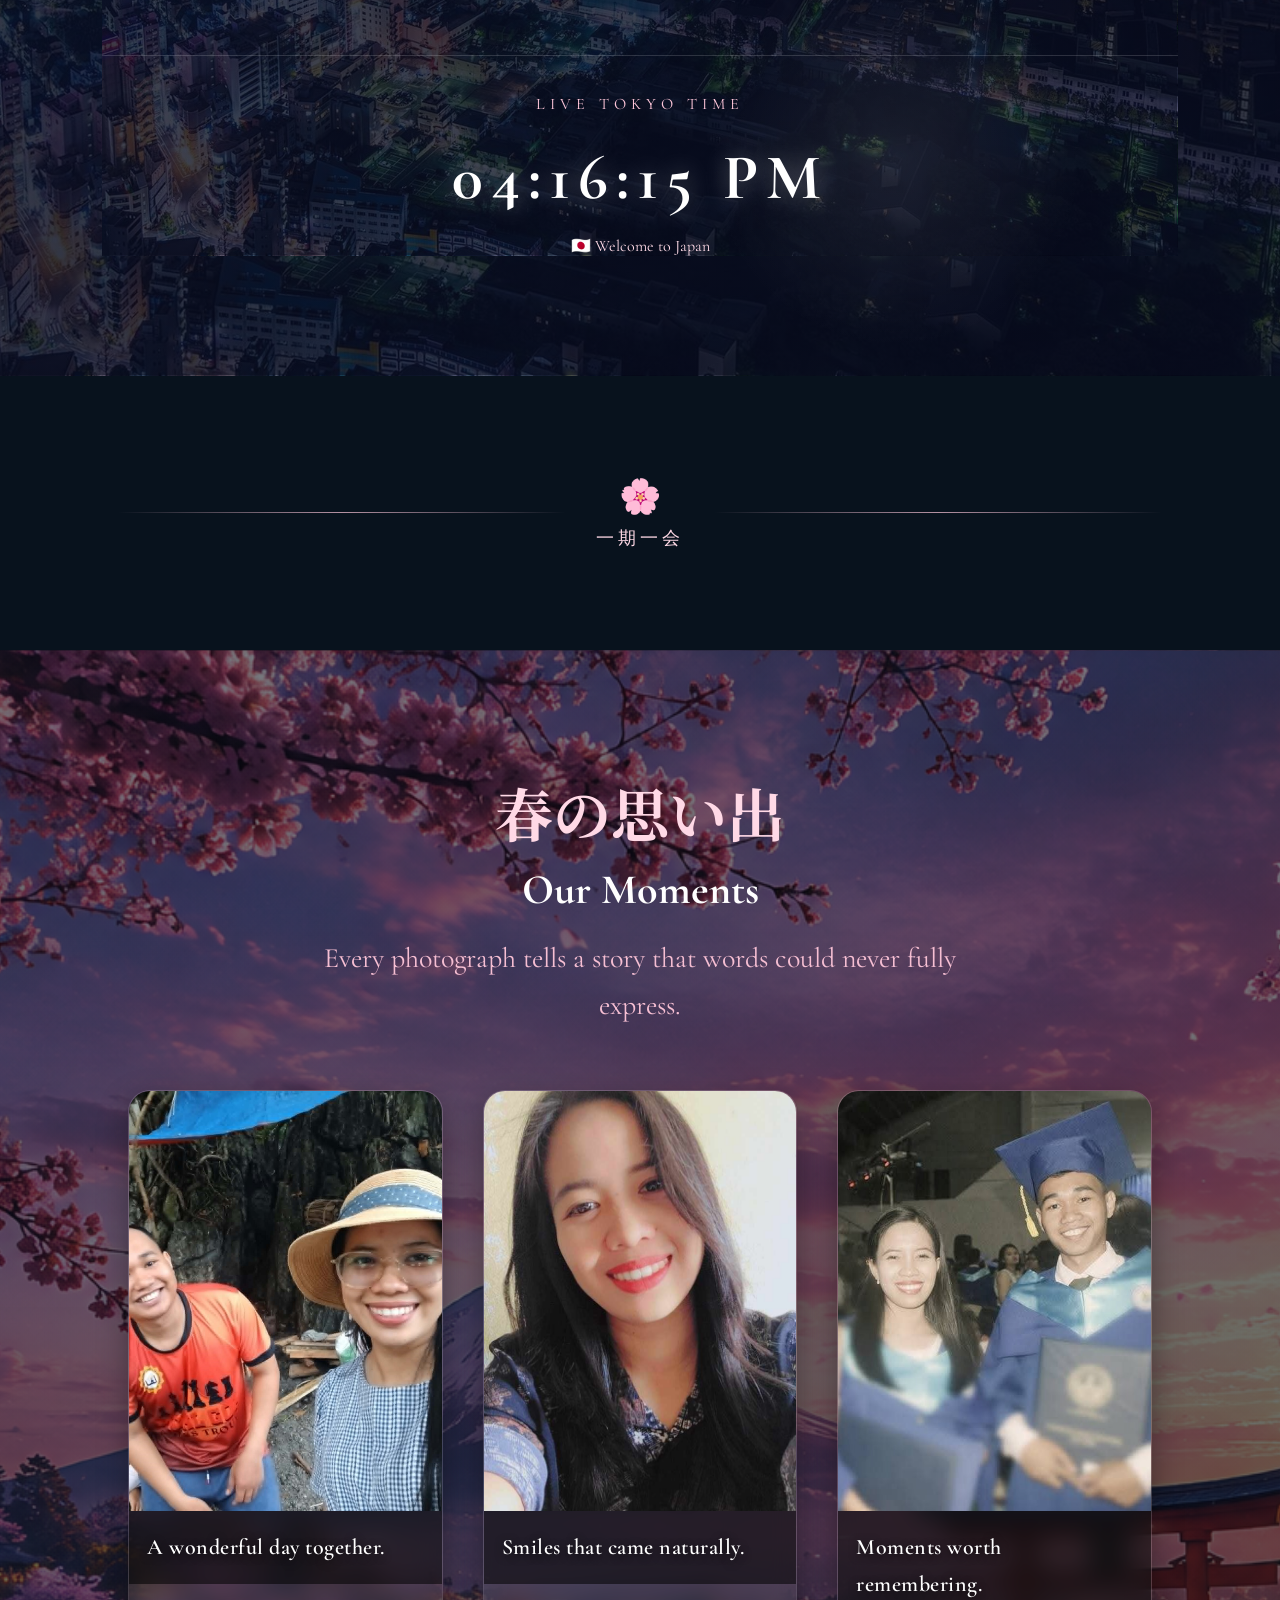
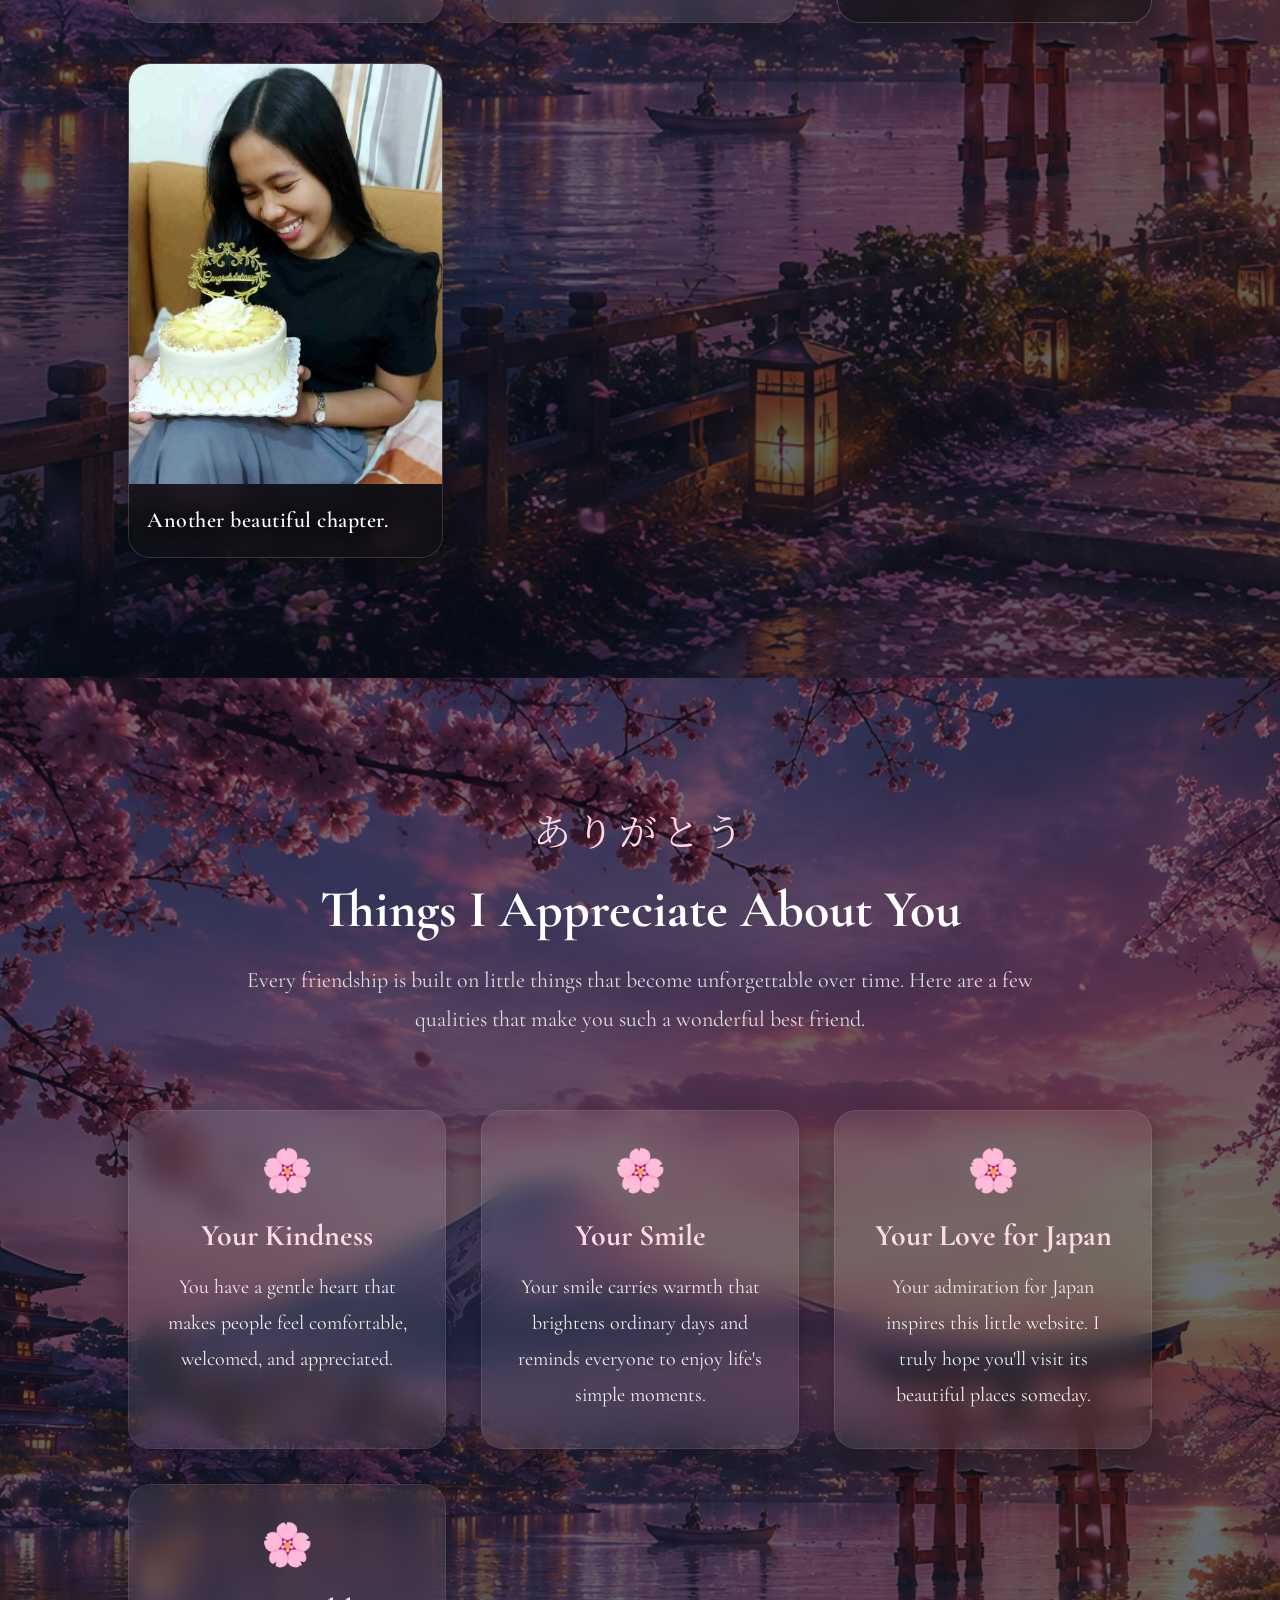
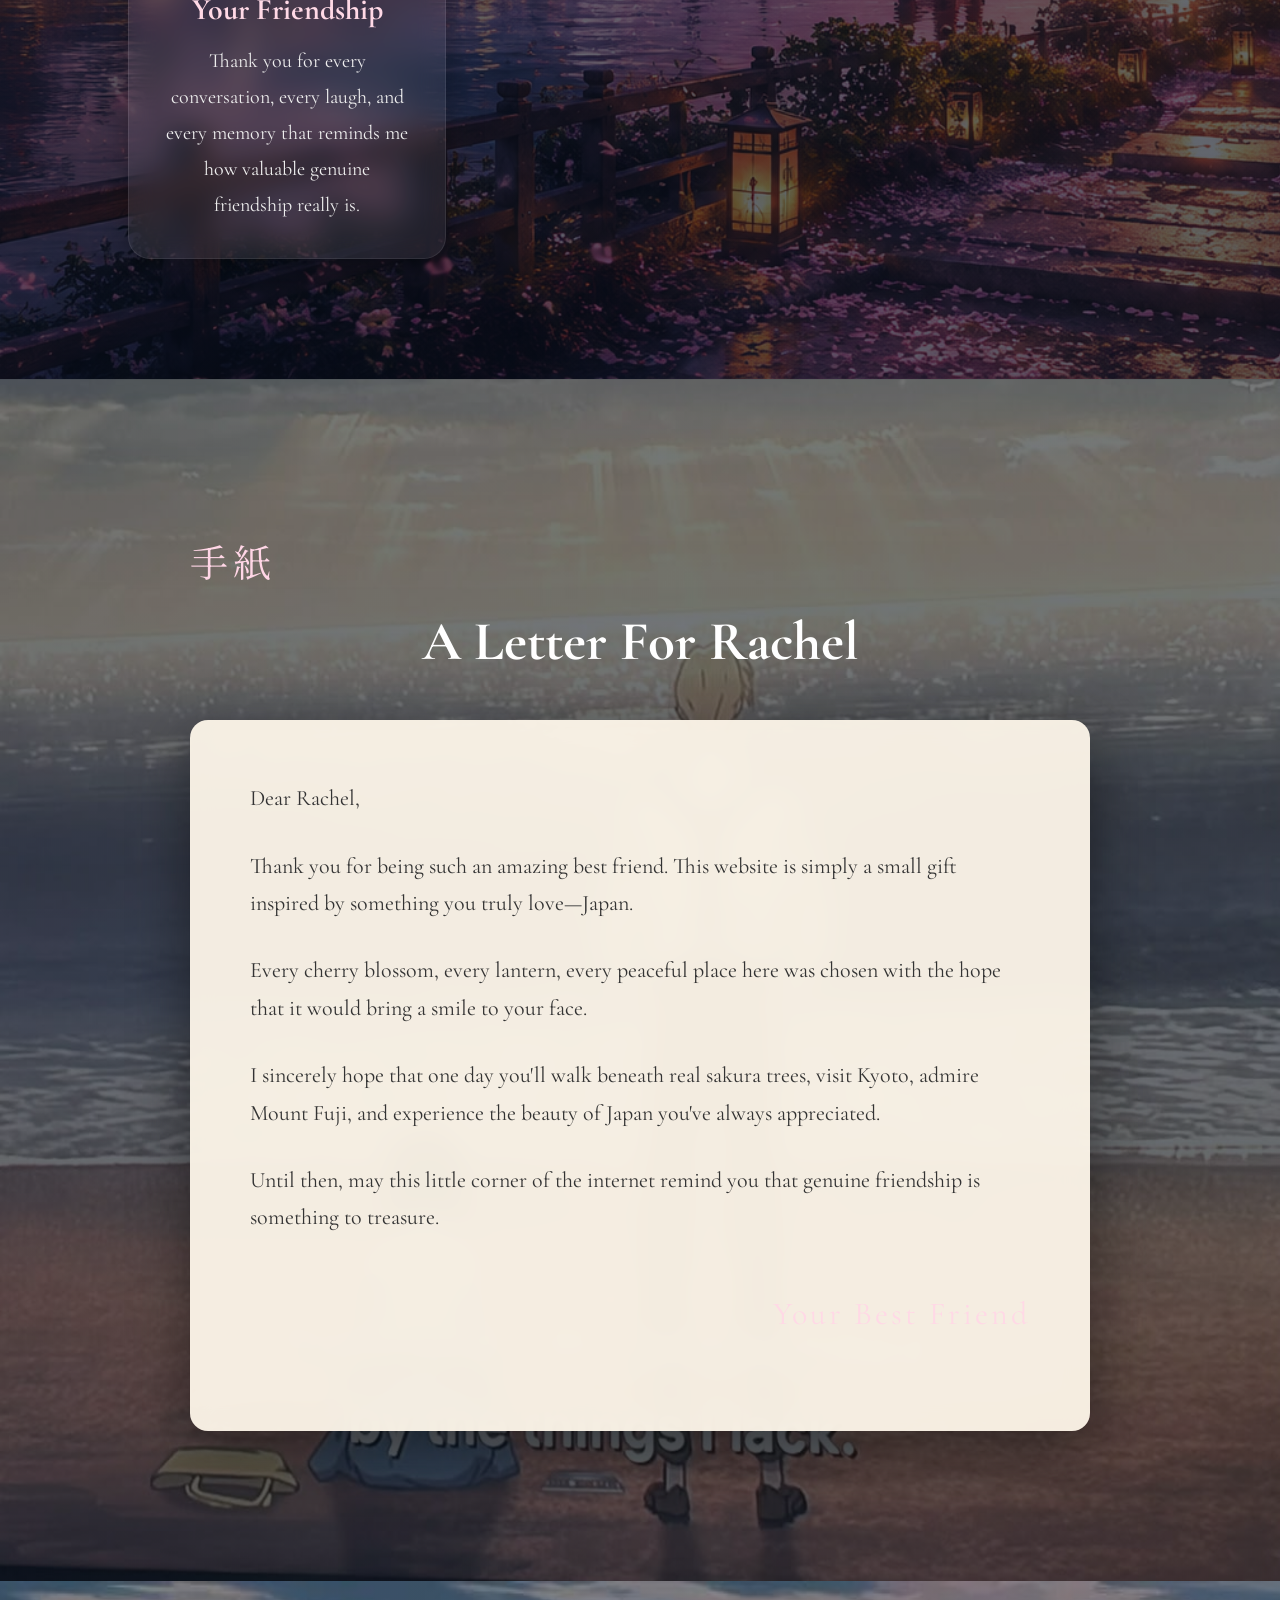
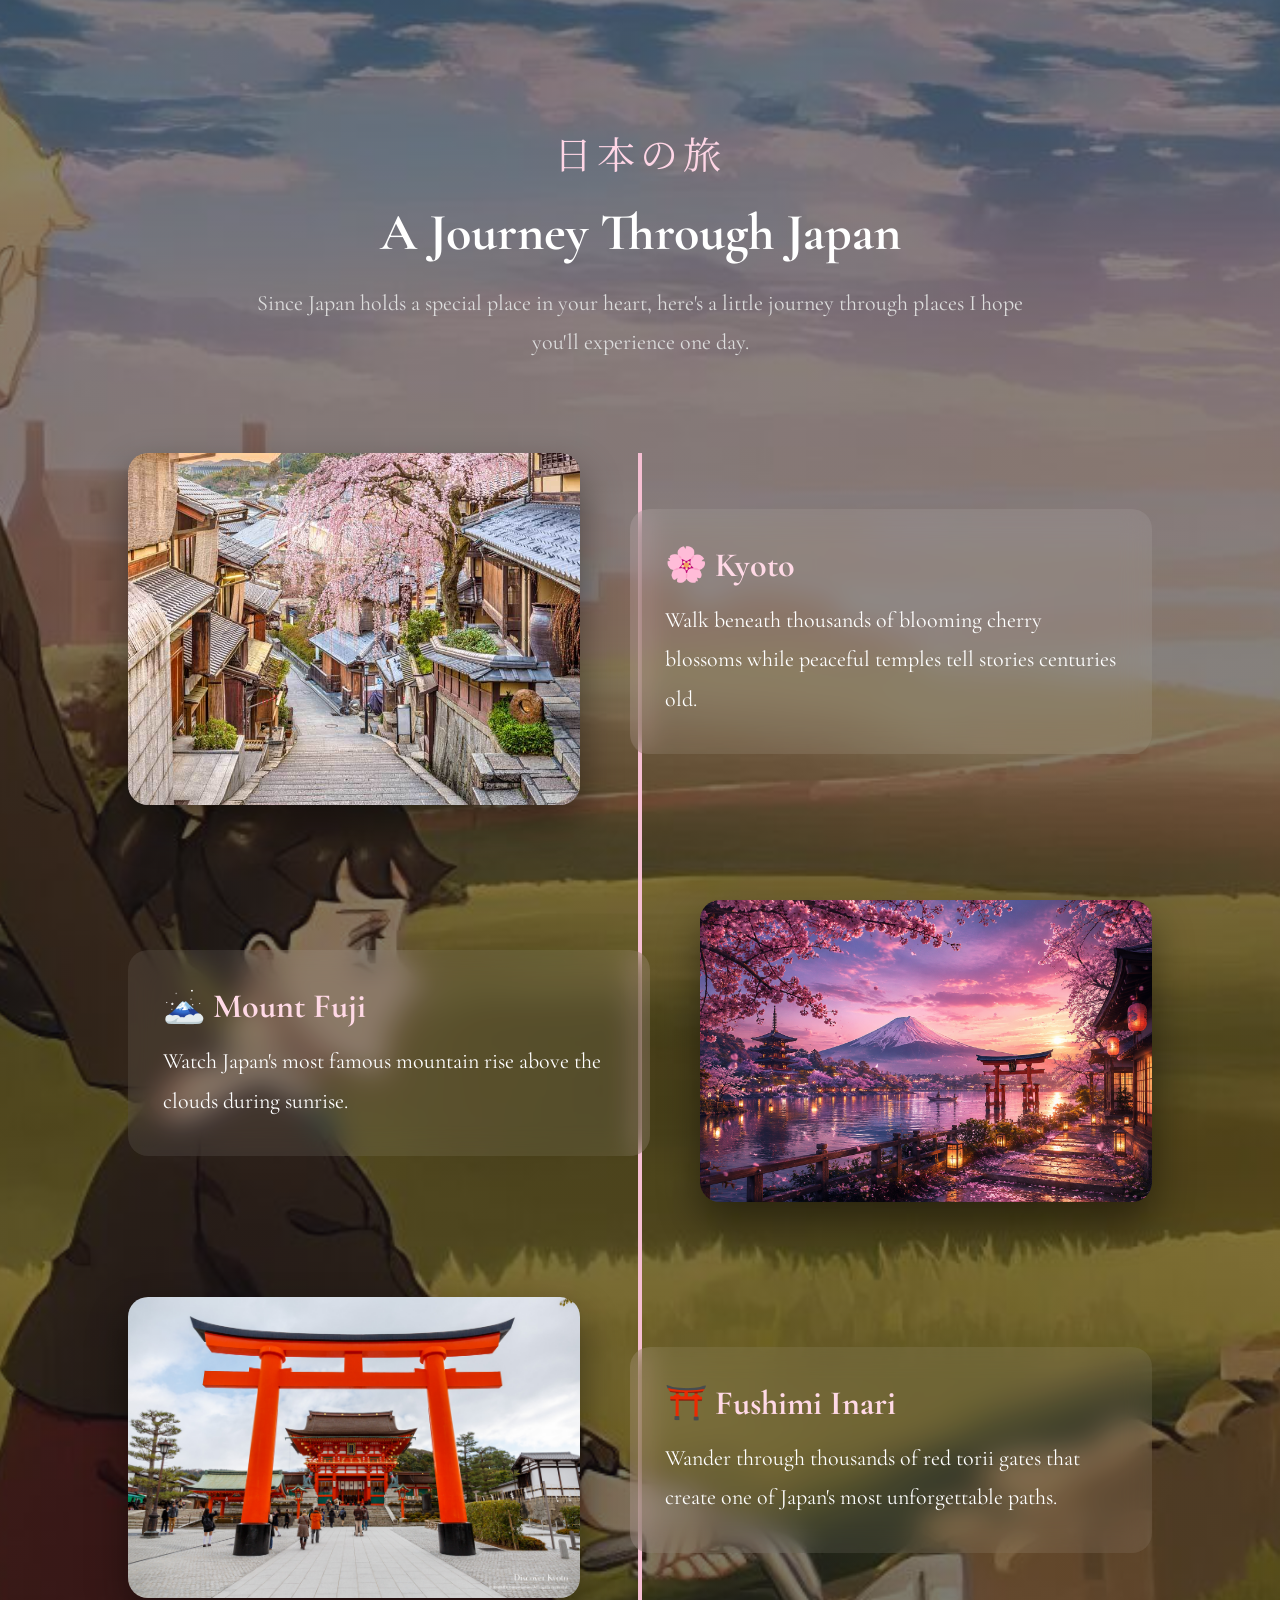
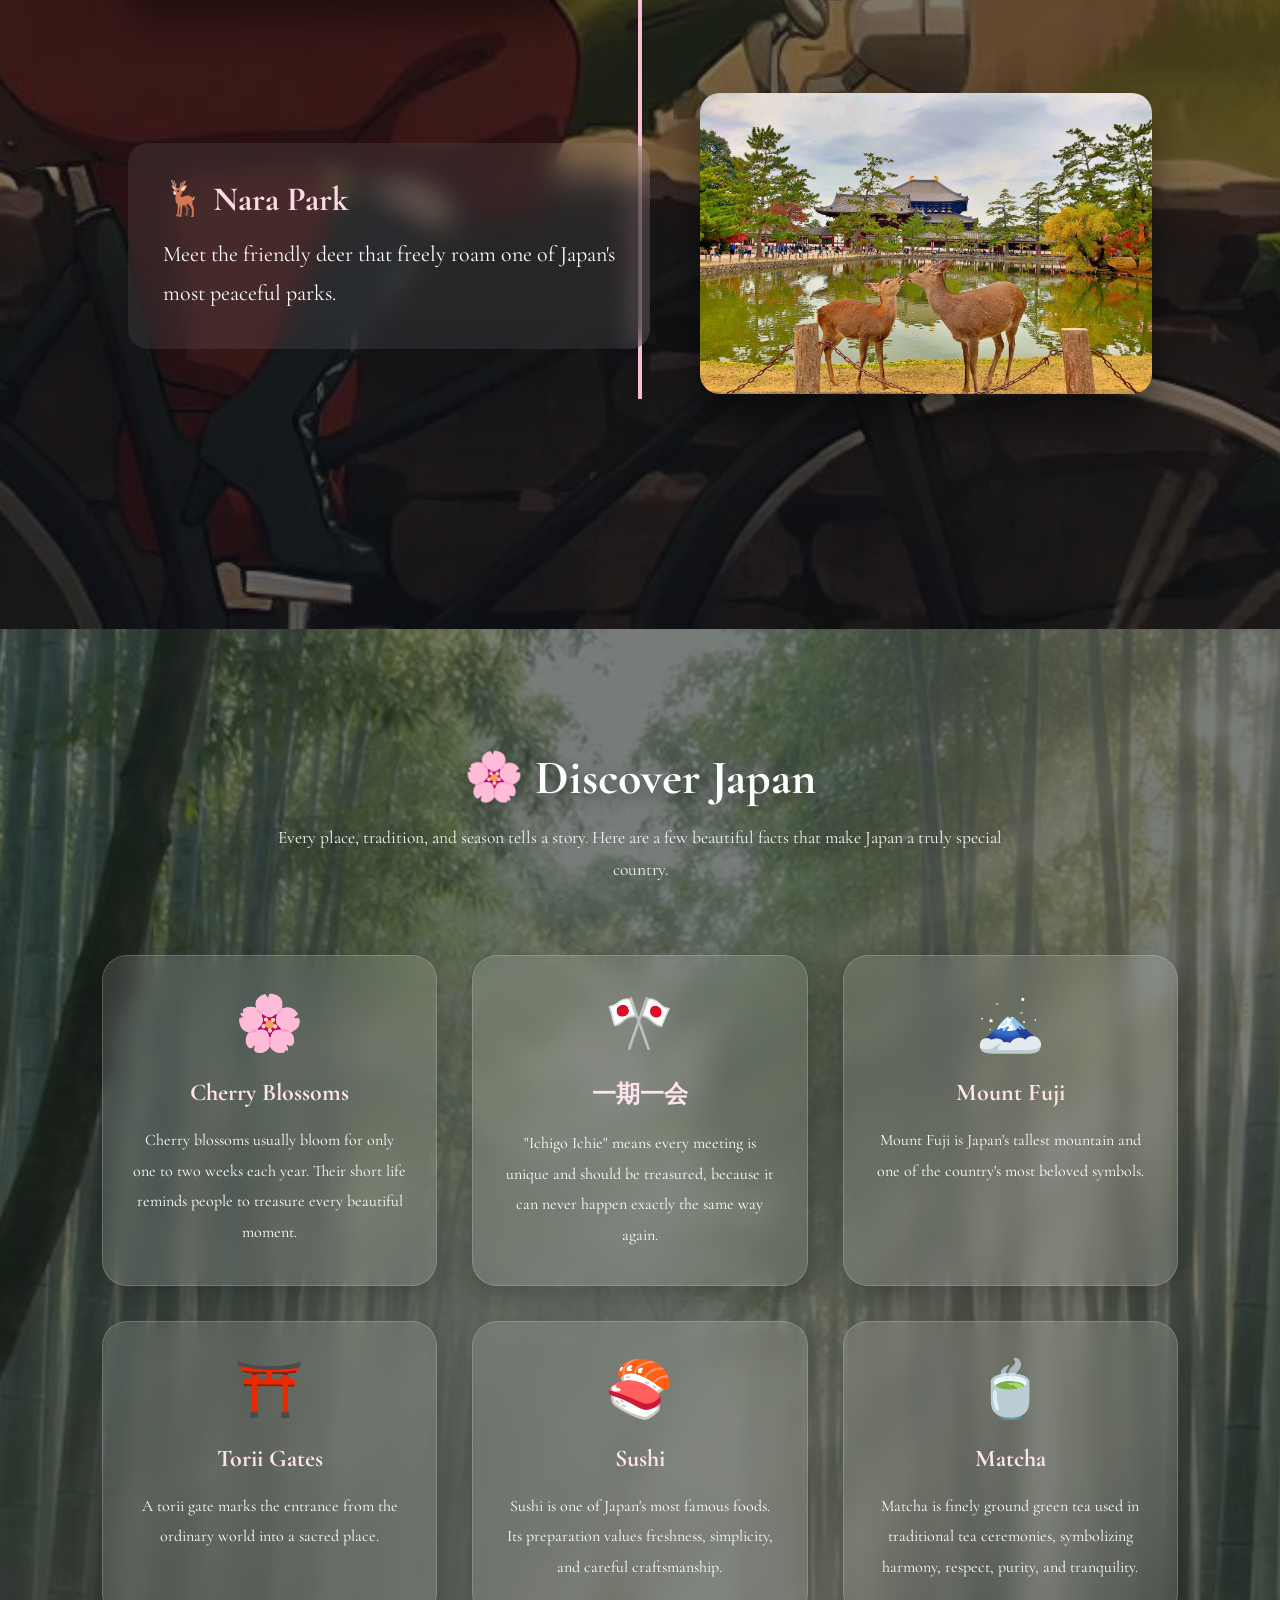
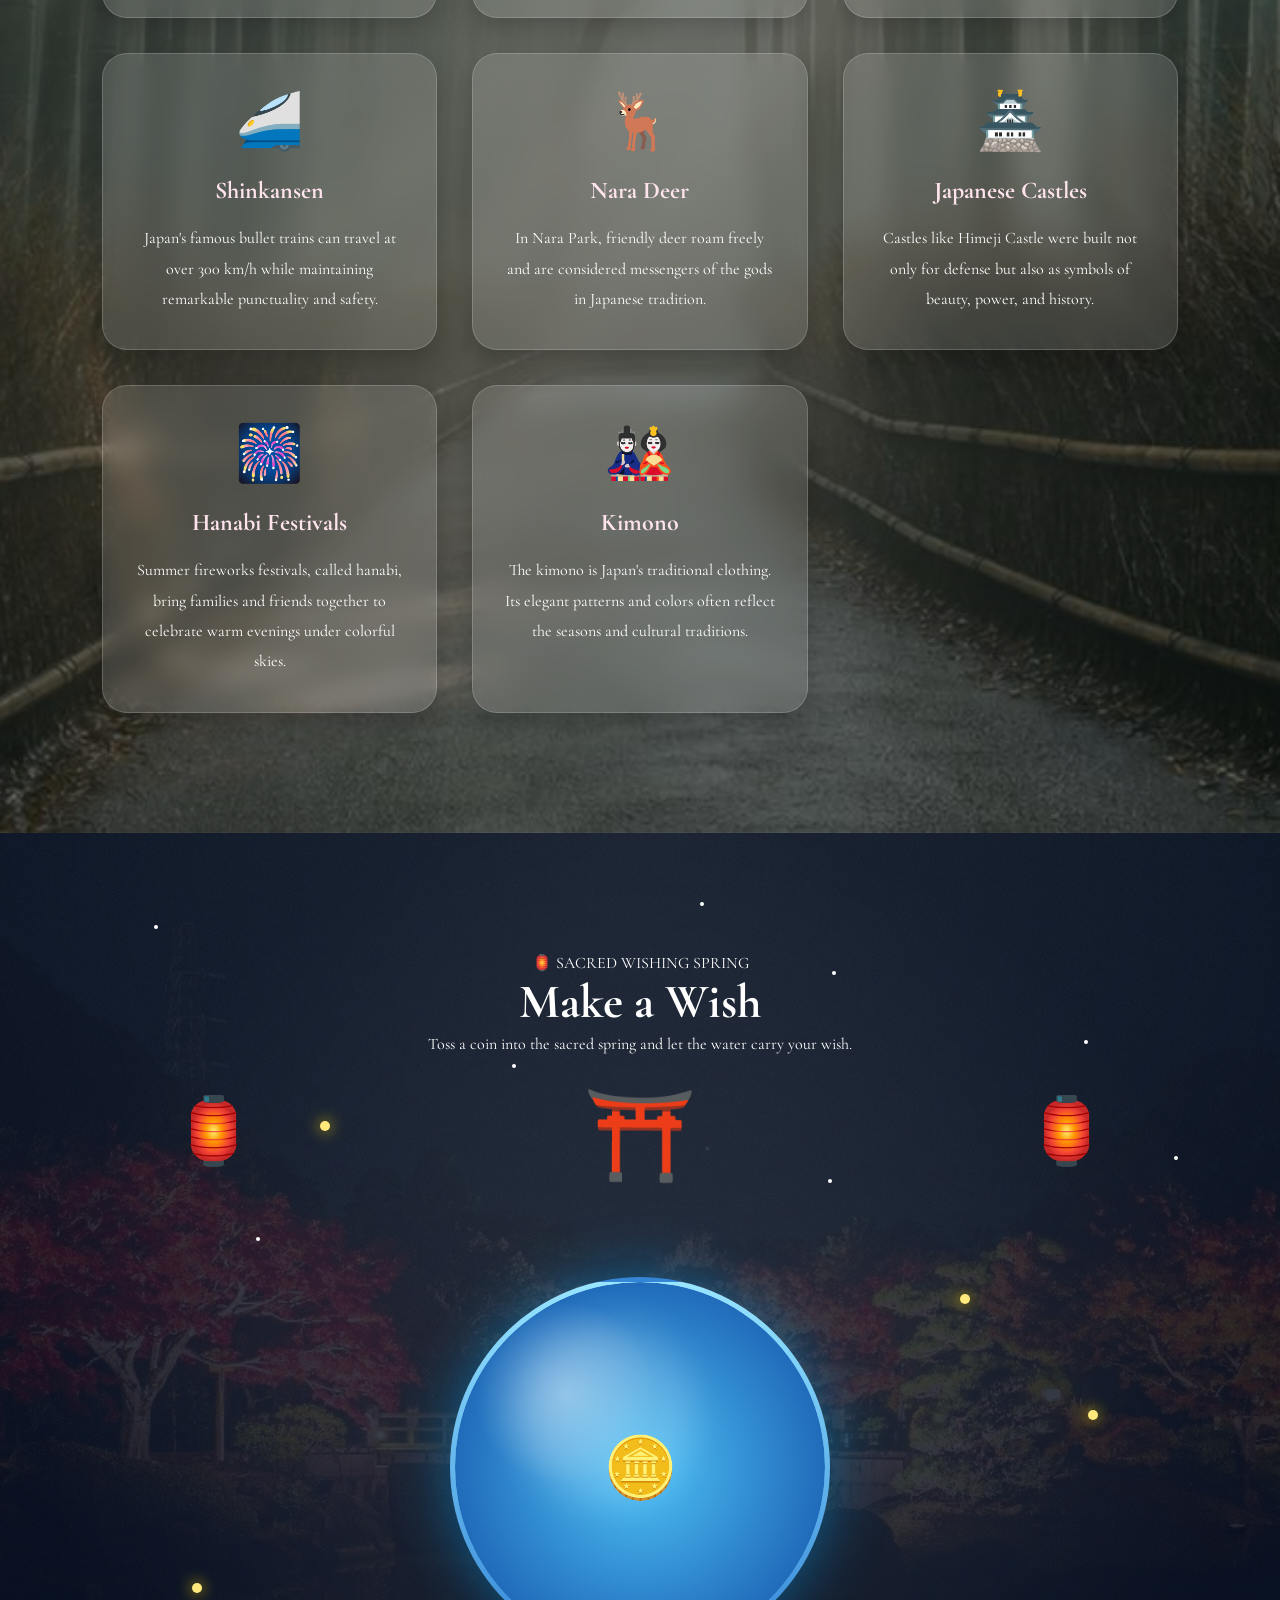
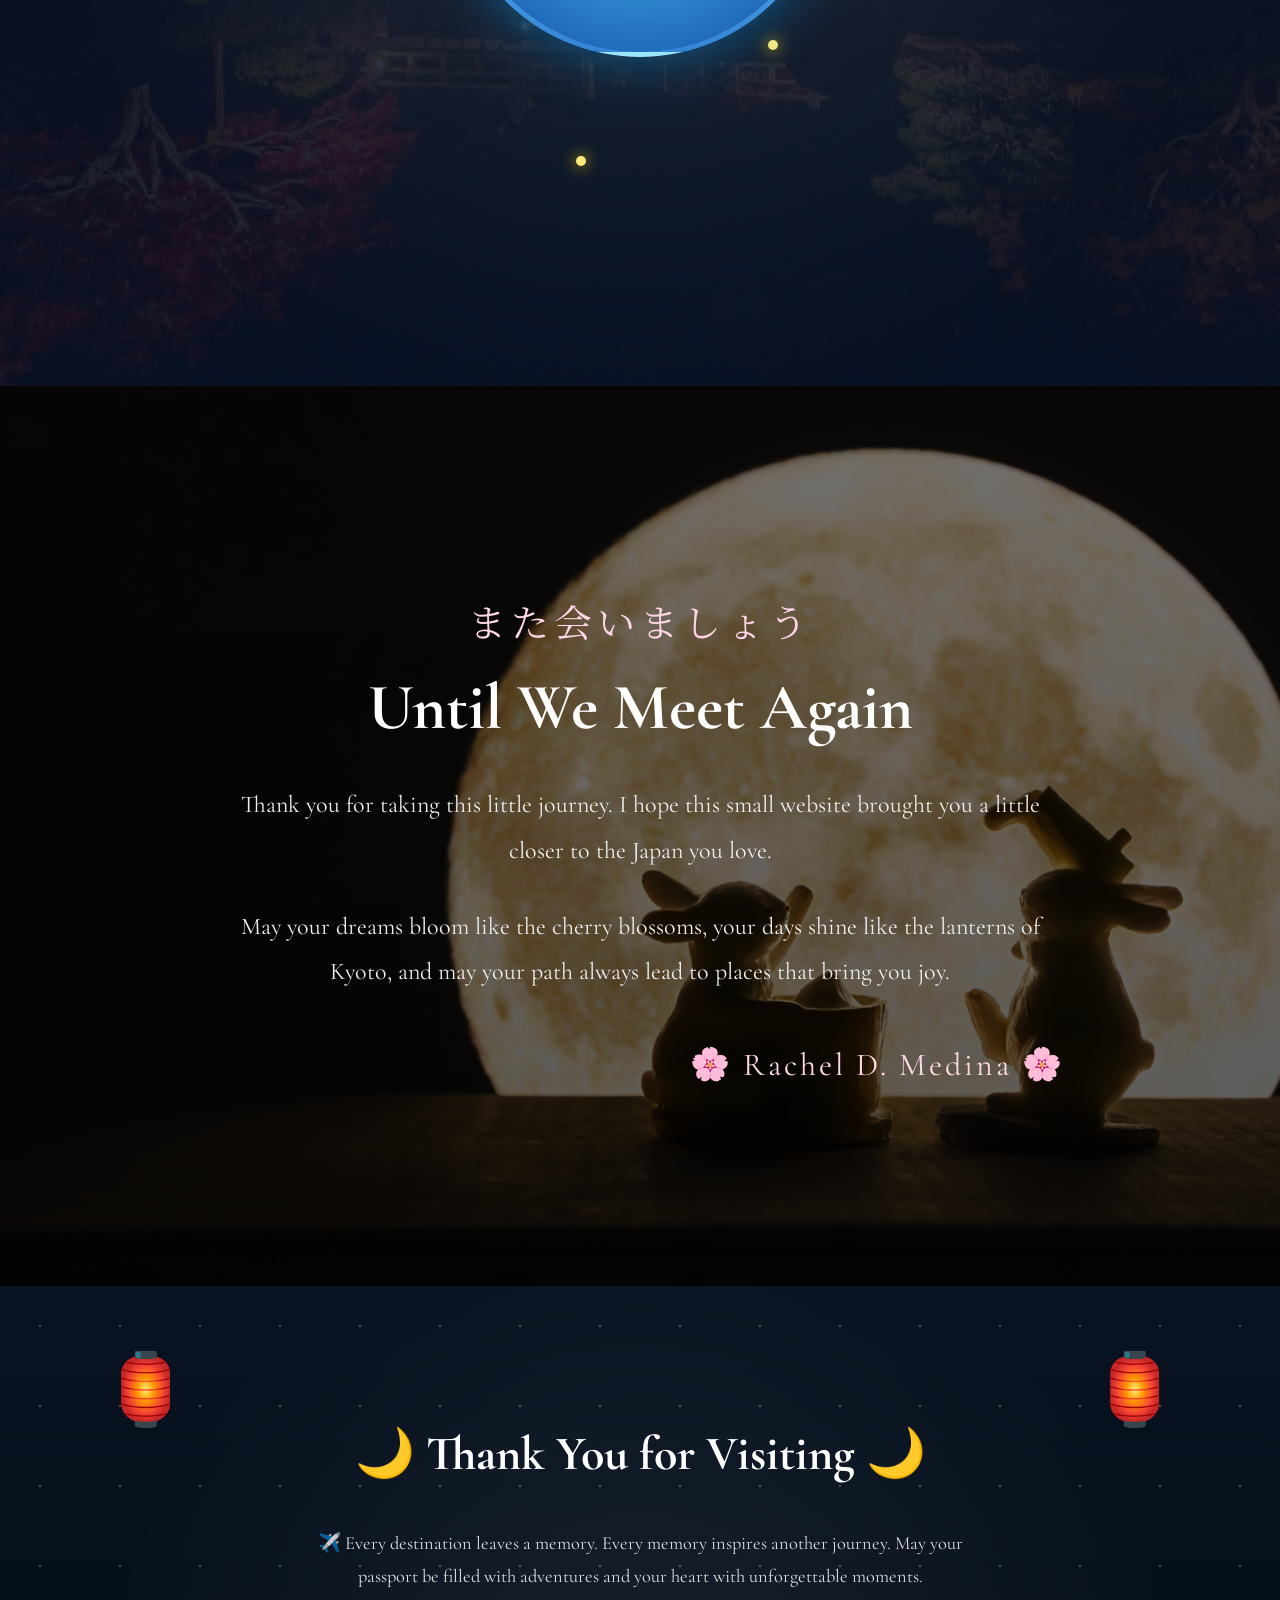
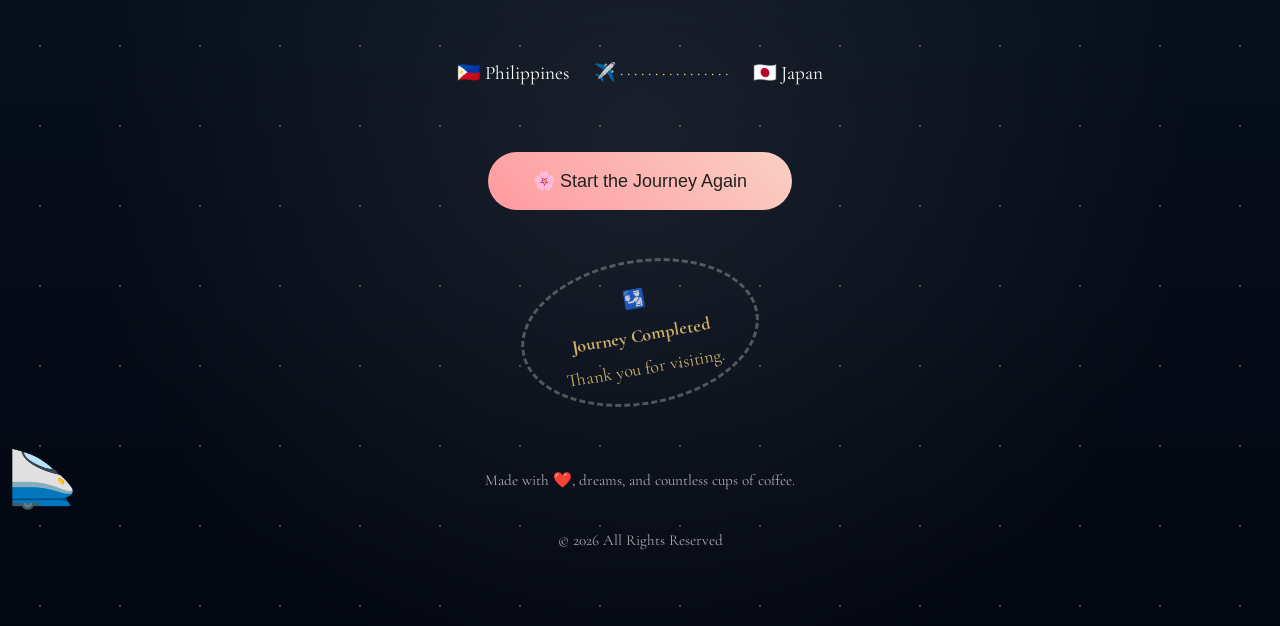
==== commit 34f12a7c: "Update Website" ====
--- a/index.html
+++ b/index.html
@@ -963,11 +963,7 @@
 
         </div>
 
-        <button id="backTop">
-
-            ↑ Back to the Beginning
-
-        </button>
+    
 
     </div>
 
--- a/css/style.css
+++ b/css/style.css
@@ -1228,36 +1228,6 @@
 
 }
 
-#backTop{
-
-    margin-top:50px;
-
-    padding:16px 40px;
-
-    border:none;
-
-    border-radius:50px;
-
-    background:#f7bfd2;
-
-    color:#222;
-
-    font-size:18px;
-
-    cursor:pointer;
-
-    transition:.35s;
-
-}
-
-#backTop:hover{
-
-    transform:translateY(-4px);
-
-    background:white;
-
-}
-
 footer{
 
     background:#f7f3f6;
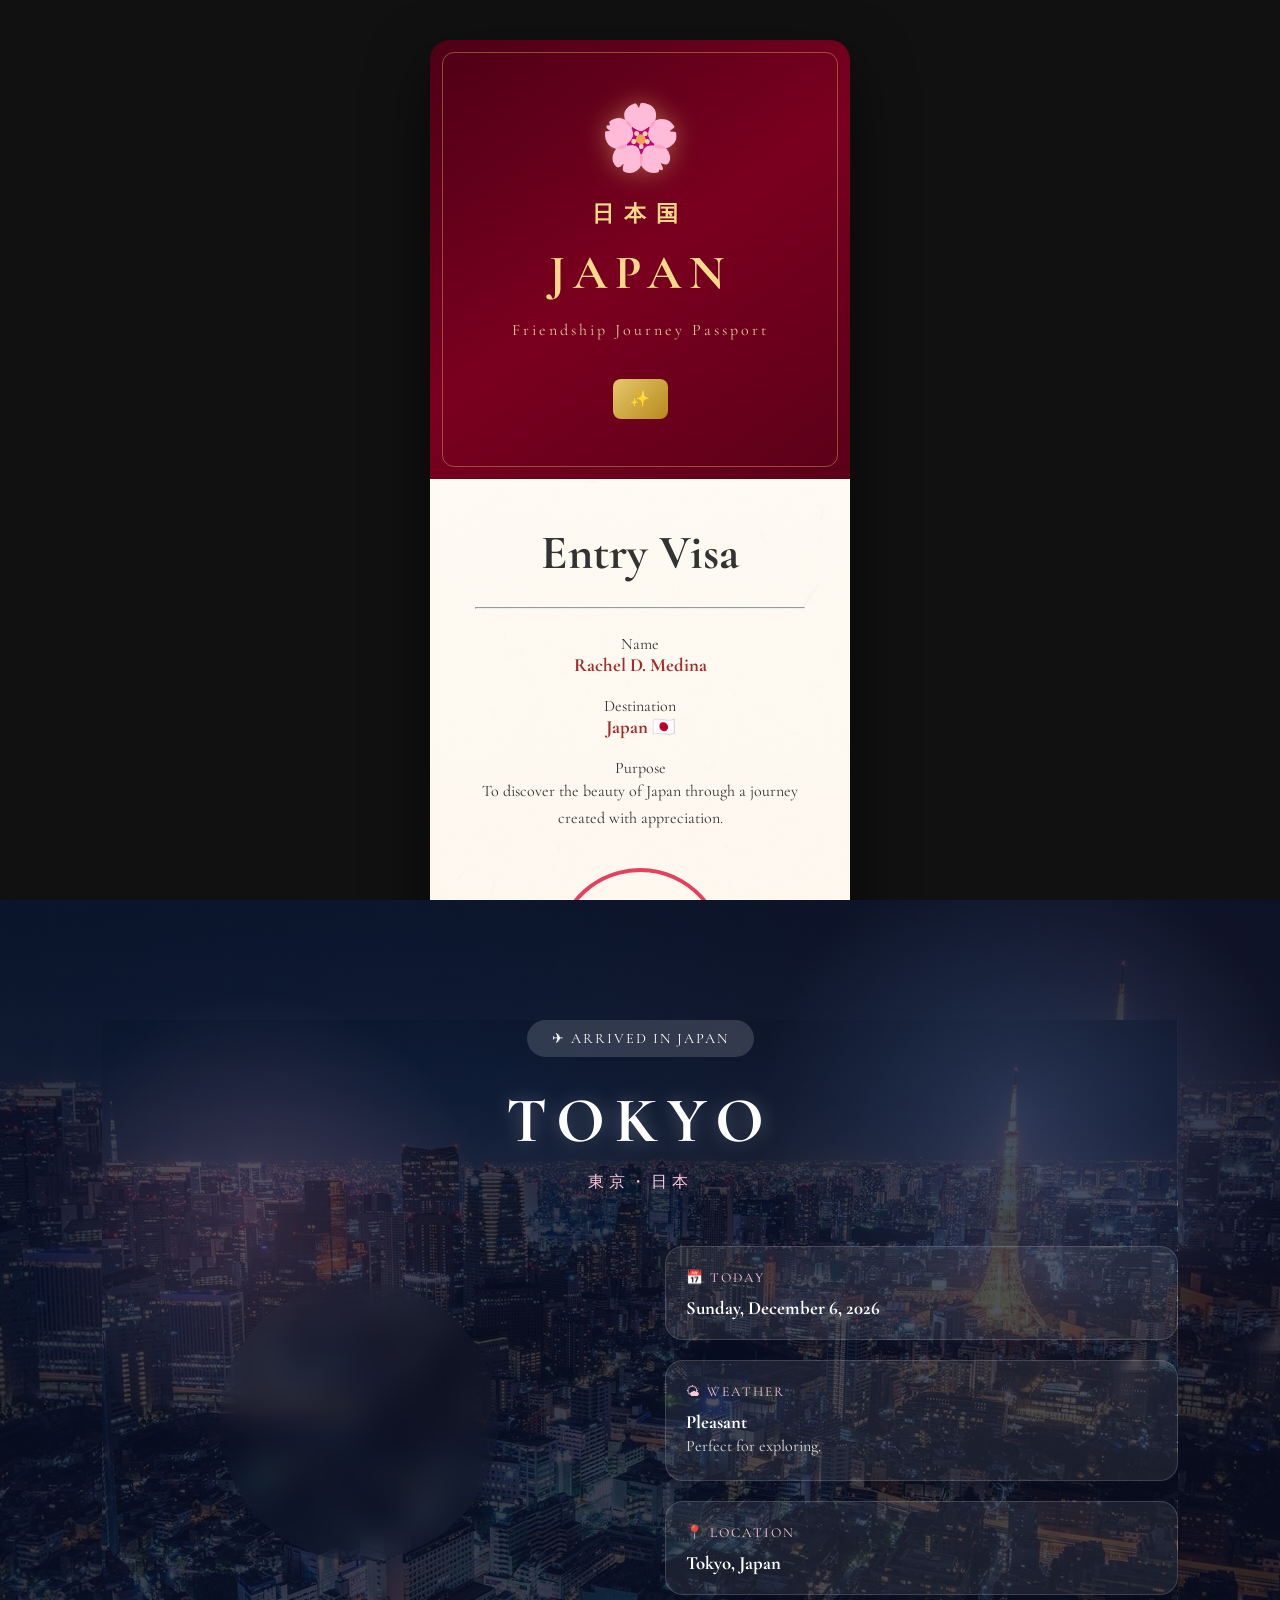
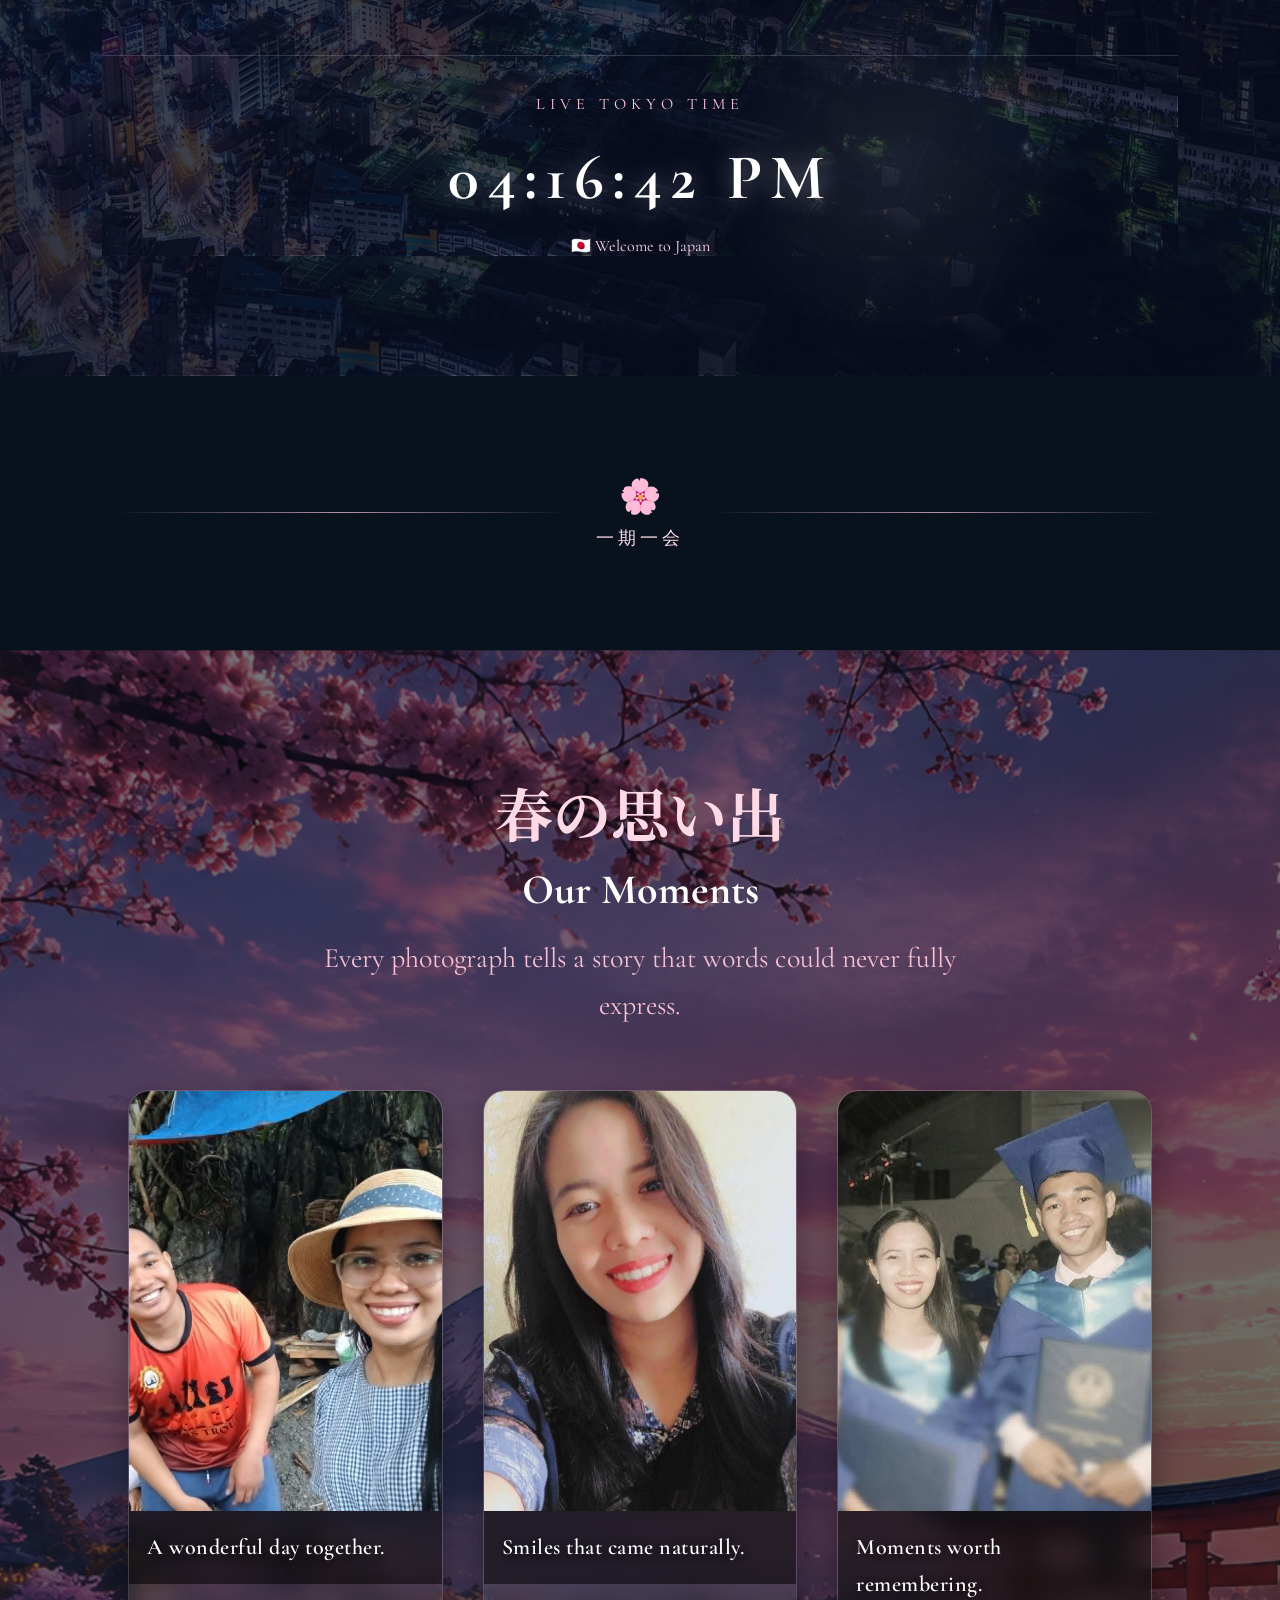
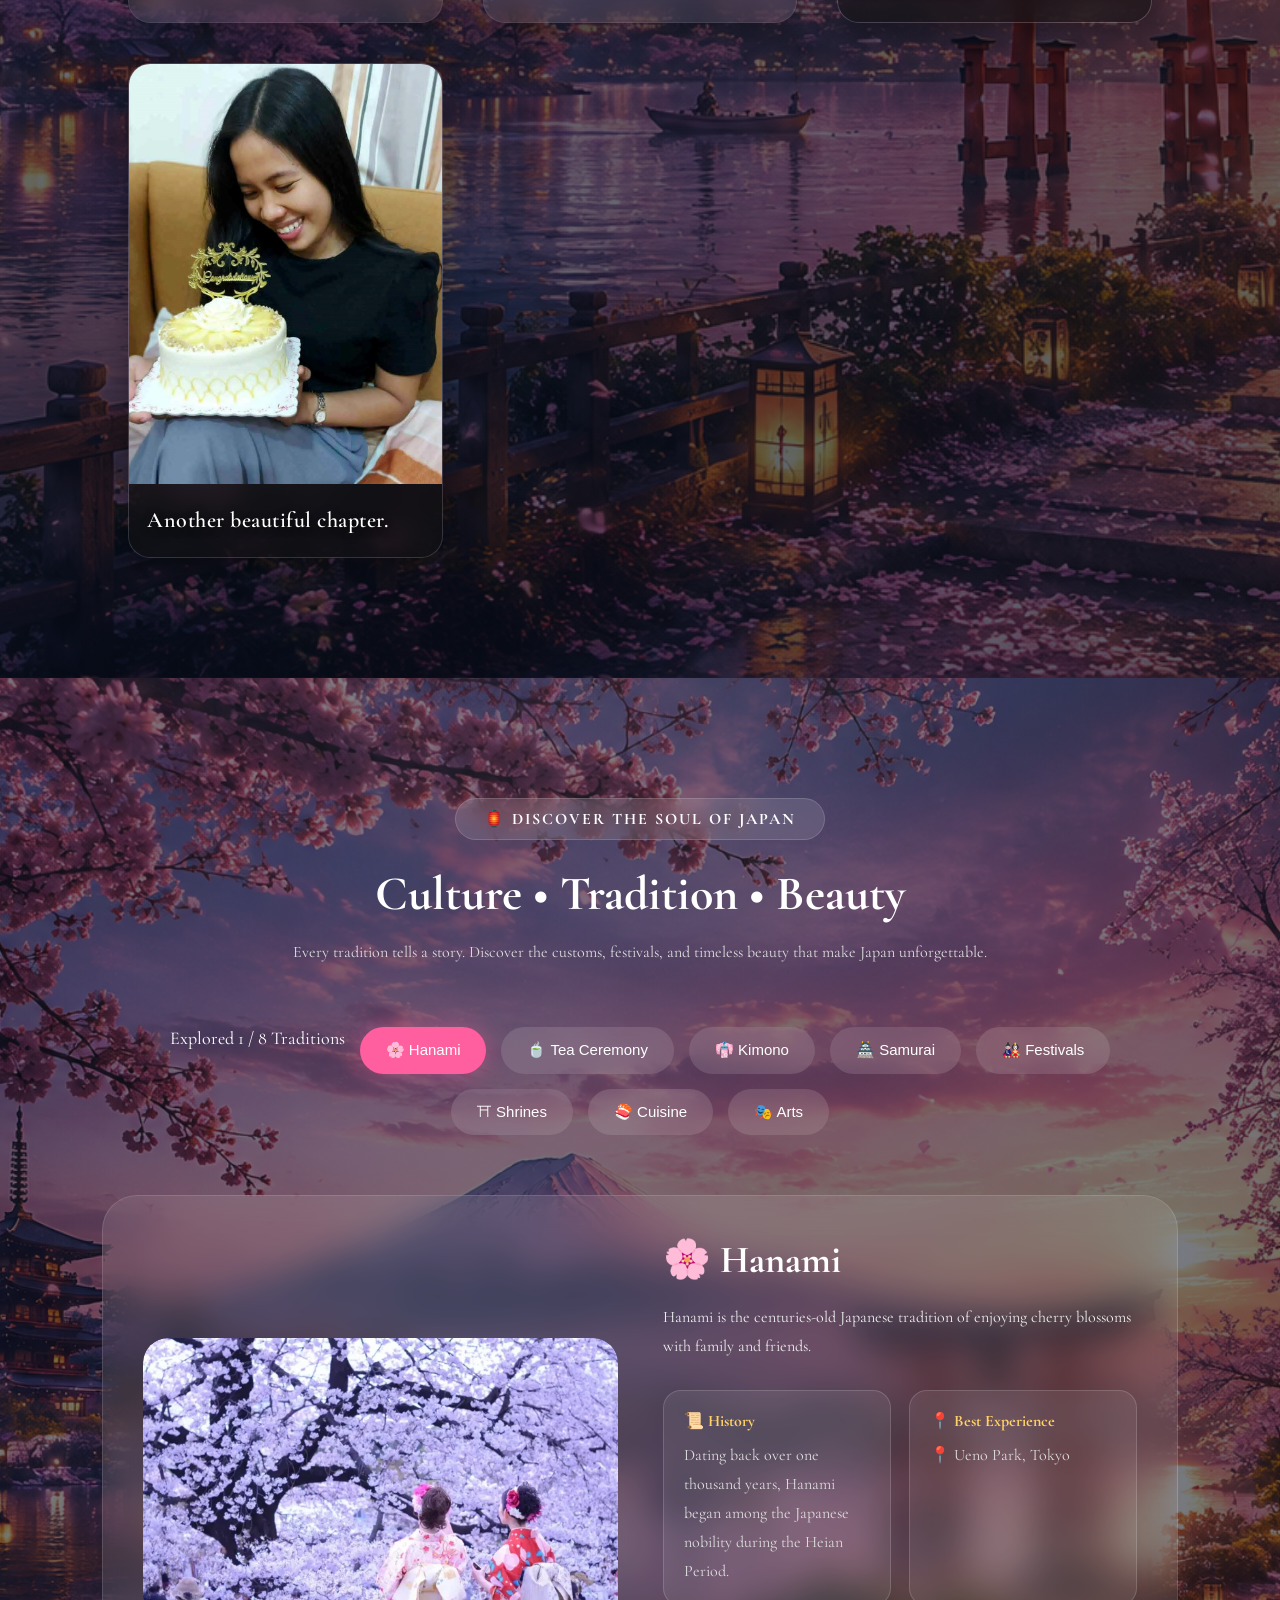
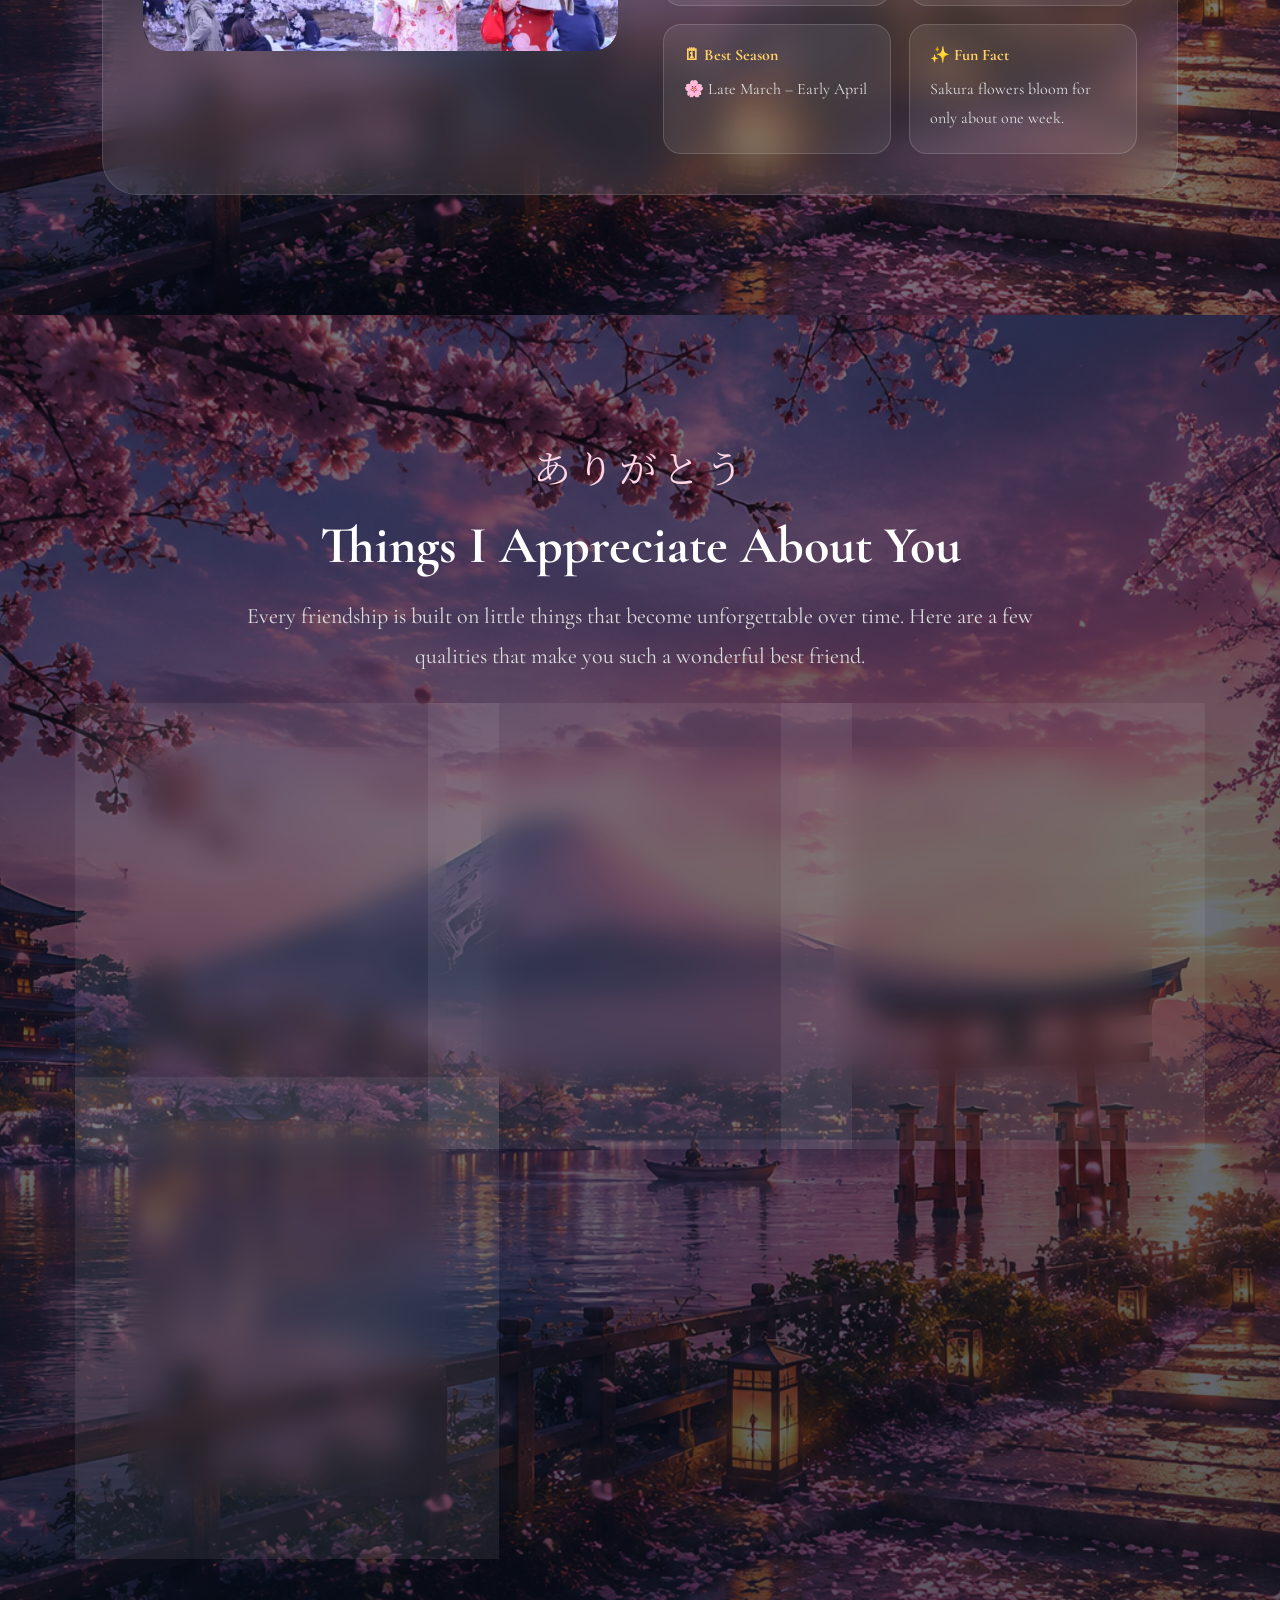
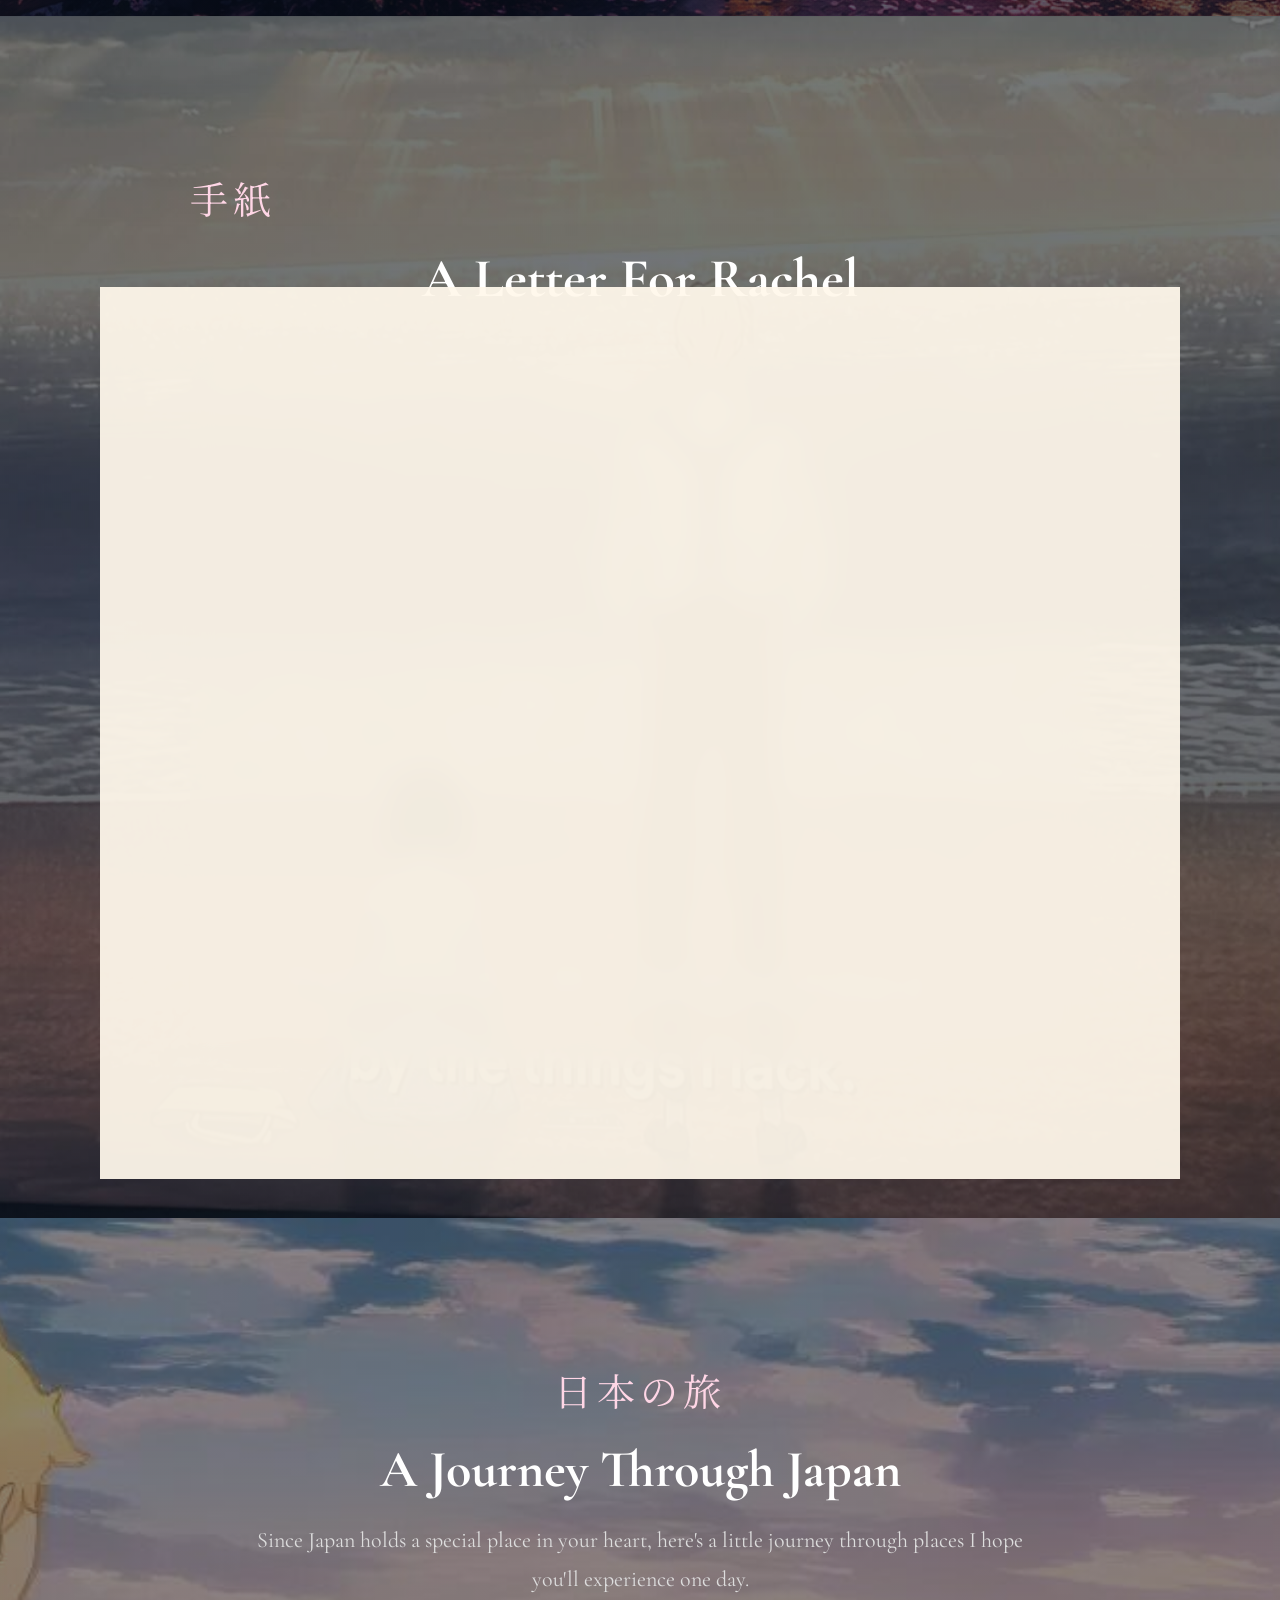
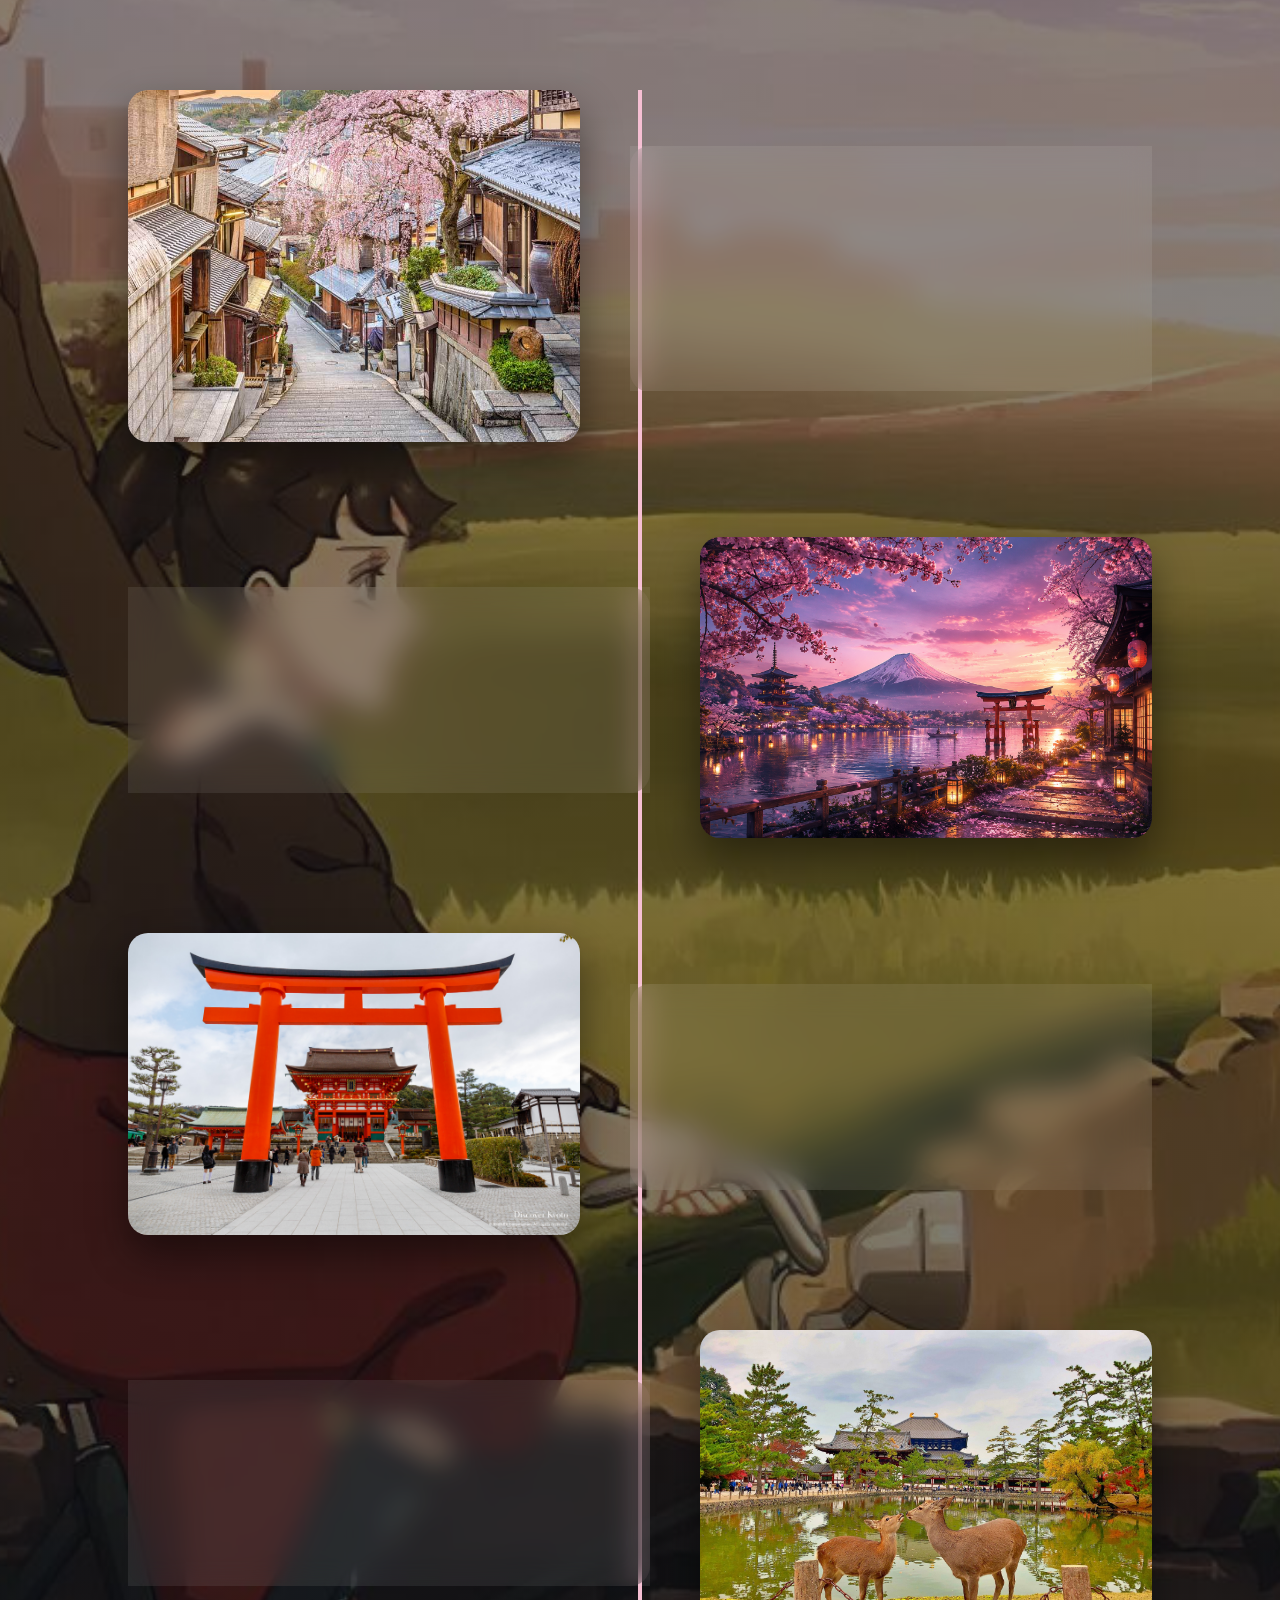
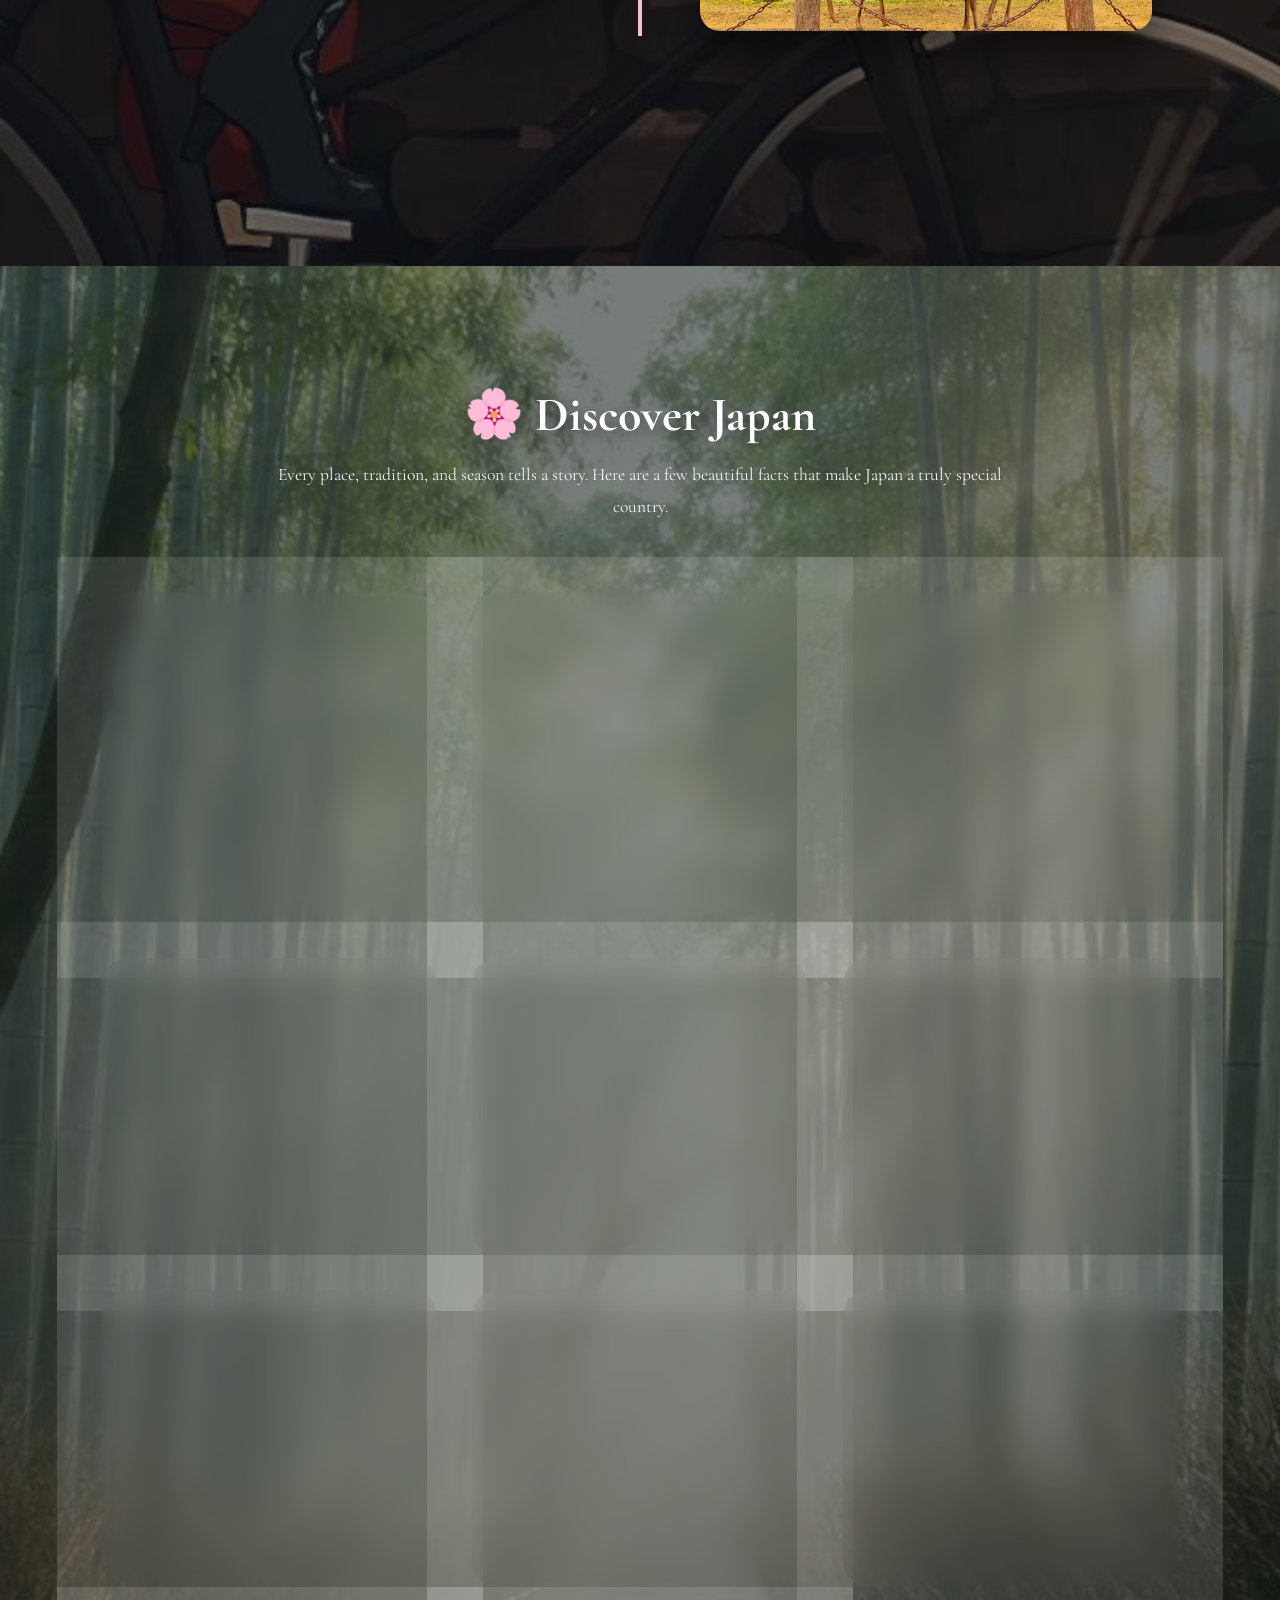
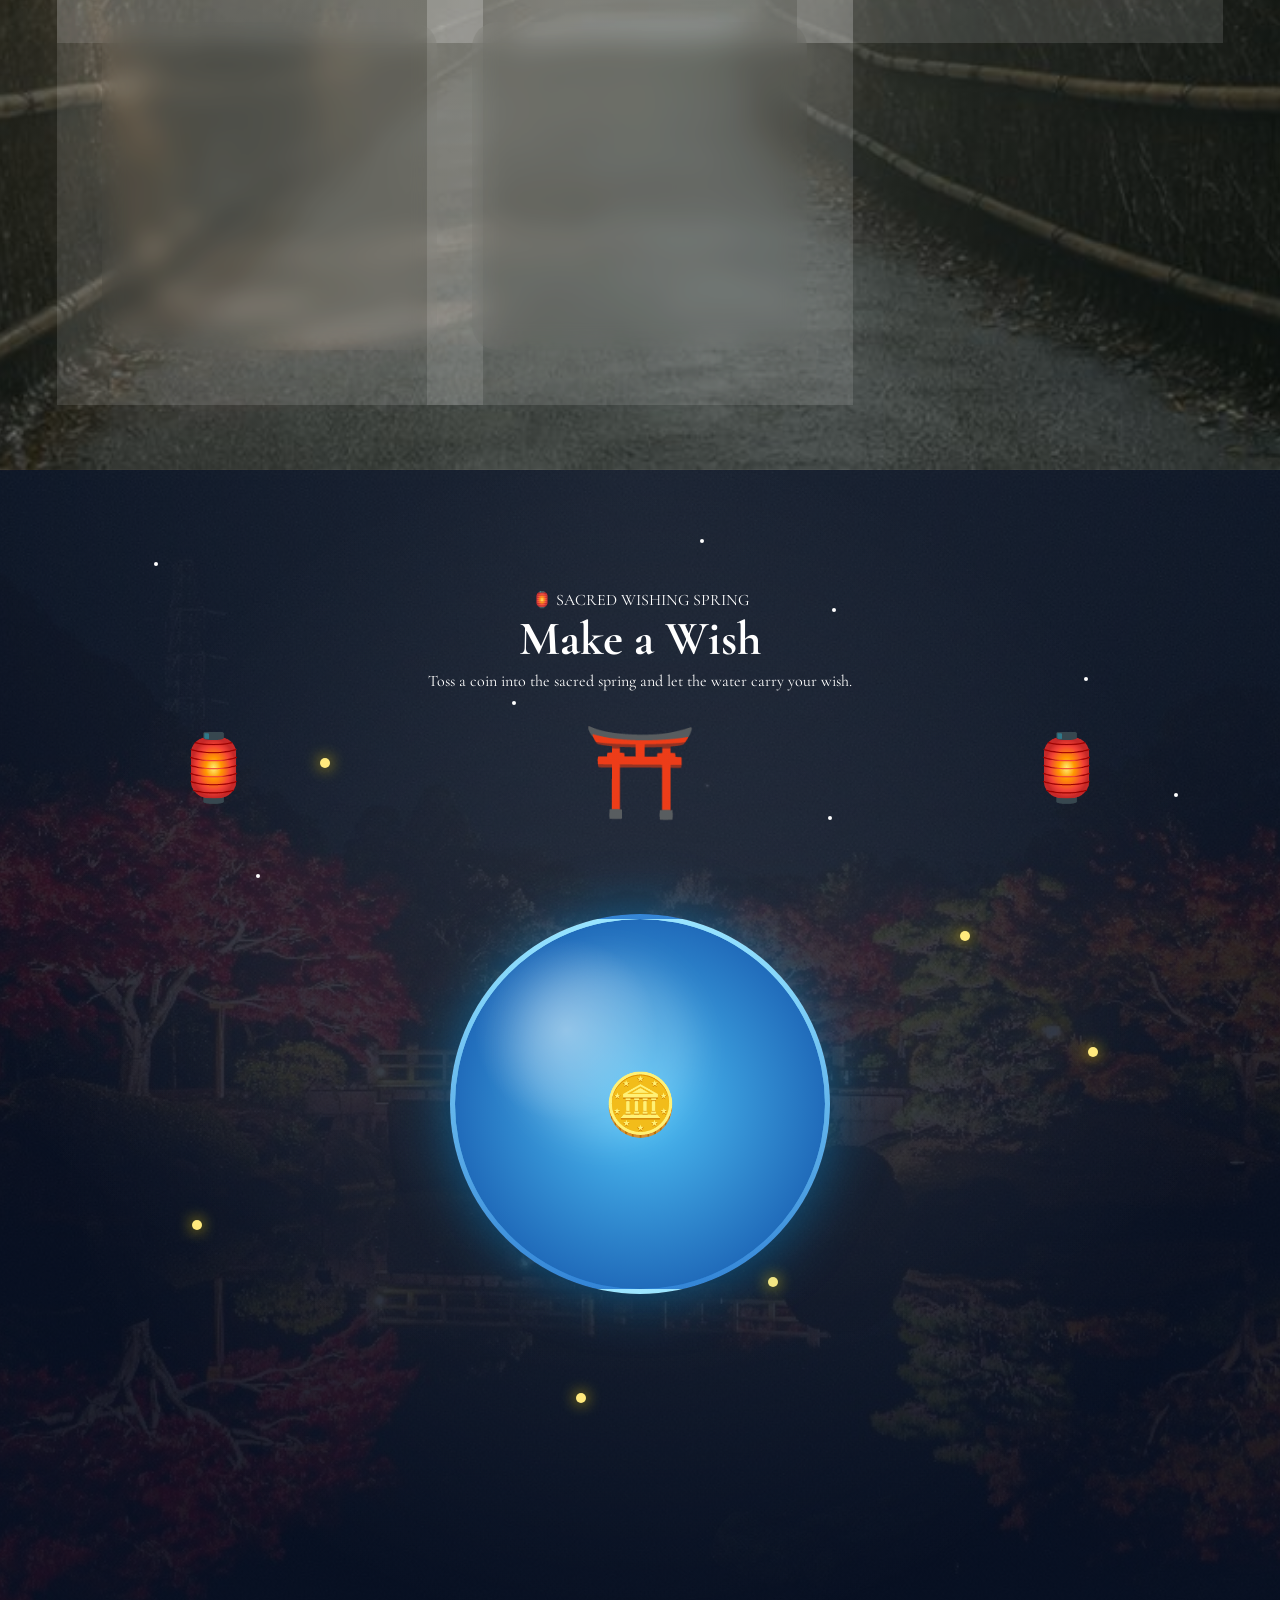
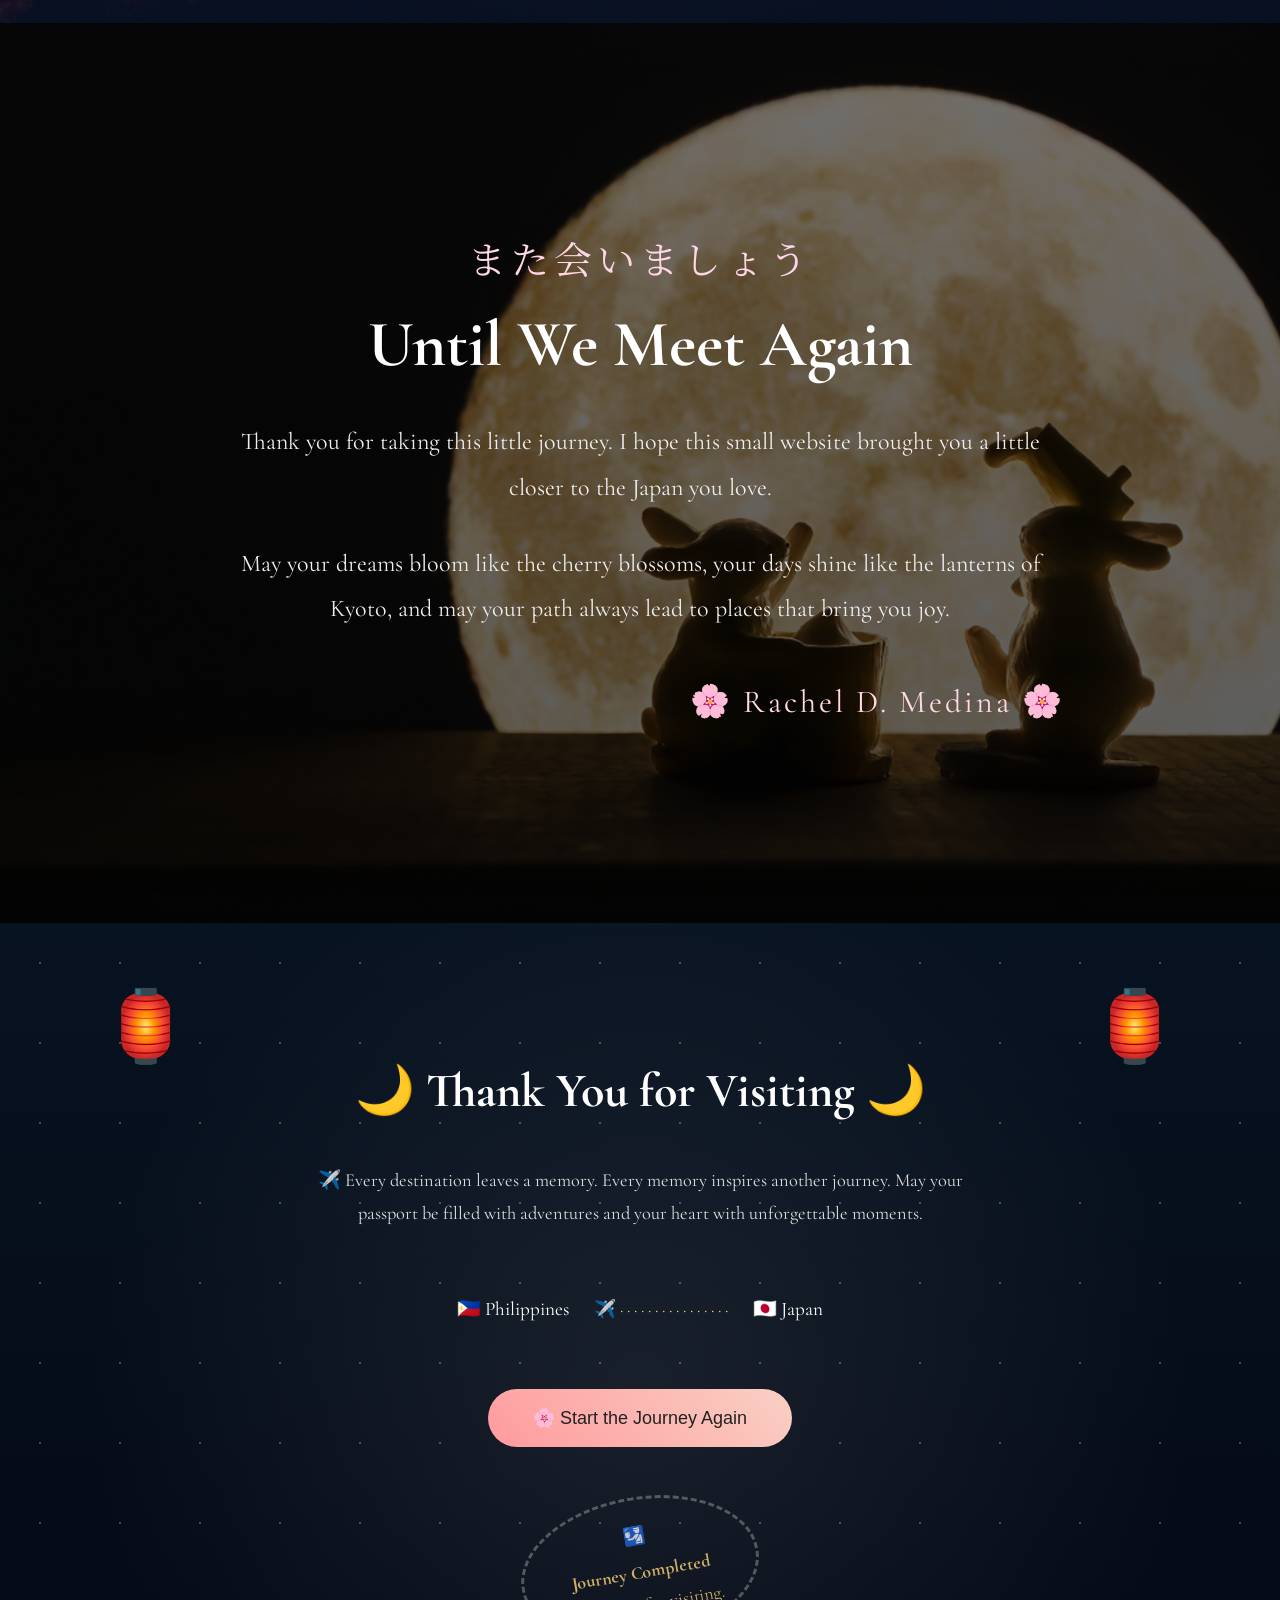
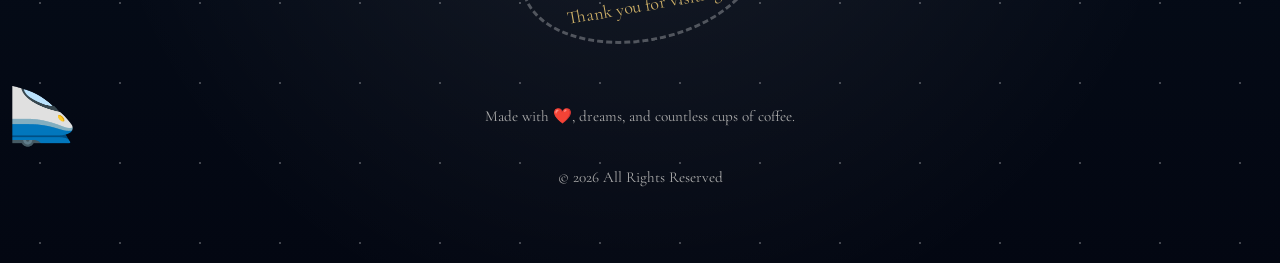
==== commit a2e5eb95: "Update Website" ====
--- a/index.html
+++ b/index.html
@@ -366,6 +366,186 @@
 
 </section>
 
+<!-- ==========================================
+      DISCOVER THE SOUL OF JAPAN
+========================================== -->
+
+<section class="culture-section" id="culture">
+
+    <div class="culture-overlay"></div>
+
+    <div class="floating-lanterns">
+
+    <span>🏮</span>
+    <span>🏮</span>
+    <span>🏮</span>
+    <span>🏮</span>
+    <span>🏮</span>
+
+    </div>
+
+    <div class="culture-container">
+
+        <div class="culture-header">
+
+            <span class="culture-tag">
+                🏮 DISCOVER THE SOUL OF JAPAN
+            </span>
+
+            <h2>
+                Culture • Tradition • Beauty
+            </h2>
+
+            <p>
+                Every tradition tells a story. Discover the customs,
+                festivals, and timeless beauty that make Japan unforgettable.
+            </p>
+
+        </div>
+
+        <!-- Navigation -->
+
+        <div class="culture-nav">
+
+            <div class="culture-progress">
+
+              Explored
+
+              <span id="cultureCount">
+
+              1
+
+             </span>
+
+                /
+
+             8 Traditions
+
+            </div>
+
+            <button class="culture-btn active" data-topic="hanami">
+                🌸 Hanami
+            </button>
+
+            <button class="culture-btn" data-topic="tea">
+                🍵 Tea Ceremony
+            </button>
+
+            <button class="culture-btn" data-topic="kimono">
+                👘 Kimono
+            </button>
+
+            <button class="culture-btn" data-topic="samurai">
+                🏯 Samurai
+            </button>
+
+            <button class="culture-btn" data-topic="festival">
+                🎎 Festivals
+            </button>
+
+            <button class="culture-btn" data-topic="shrine">
+                ⛩ Shrines
+            </button>
+
+            <button class="culture-btn" data-topic="food">
+                🍣 Cuisine
+            </button>
+
+            <button class="culture-btn" data-topic="arts">
+                🎭 Arts
+            </button>
+
+        </div>
+
+        <!-- Luxury Card -->
+
+        <div class="culture-card">
+
+            <div class="culture-image">
+
+                <img id="cultureImage"
+                     src="images/decorations/hinami.webp"
+                     alt="Japan Culture">
+
+            </div>
+
+            <div class="culture-content">
+
+                <h3 id="cultureTitle">
+
+                    🌸 Hanami
+
+                </h3>
+
+                <p id="cultureDescription">
+
+                    Celebrating the beauty of cherry blossoms
+                    is one of Japan's most cherished traditions.
+
+                </p>
+
+                <div class="culture-info">
+
+                    <div class="info-box">
+
+                        <h4>📜 History</h4>
+
+                        <p id="cultureHistory">
+
+                            Dating back over a thousand years,
+                            Hanami began among the Japanese nobility.
+
+                        </p>
+
+                    </div>
+
+                    <div class="info-box">
+
+                        <h4>📍 Best Experience</h4>
+
+                        <p id="culturePlace">
+
+                            Ueno Park, Tokyo
+
+                        </p>
+
+                    </div>
+
+                    <div class="info-box">
+
+                        <h4>🗓 Best Season</h4>
+
+                        <p id="cultureSeason">
+
+                            Late March – Early April
+
+                        </p>
+
+                    </div>
+
+                    <div class="info-box">
+
+                        <h4>✨ Fun Fact</h4>
+
+                        <p id="cultureFact">
+
+                            Sakura flowers bloom for only about one week.
+
+                        </p>
+
+                    </div>
+
+                </div>
+
+
+            </div>
+
+        </div>
+
+    </div>
+
+</section>
+
 <!-- =========================
      THINGS I APPRECIATE
 ========================== -->
@@ -1082,6 +1262,8 @@
 <script src="js/passport.js"></script>
 <script src="js/clock.js"></script>
 <script src="js/wish.js"></script>
+<script src="js/culture-data.js"></script>
+<script src="js/culture.js"></script>
 
 
 </body>
--- a/css/style.css
+++ b/css/style.css
@@ -3470,4 +3470,418 @@
 
     }
 
+}
+
+/*=================================================
+        DISCOVER THE SOUL OF JAPAN
+==================================================*/
+
+.culture-section{
+
+    position:relative;
+
+    padding:120px 8%;
+
+    overflow:hidden;
+
+    background:
+    linear-gradient(
+        rgba(8,12,25,.55),
+        rgba(8,12,25,.55)
+    ),
+    url("../images/background/gallery\ background.png");
+
+    background-size:cover;
+
+    background-position:center;
+
+    background-attachment:fixed;
+
+}
+
+.culture-overlay{
+
+    position:absolute;
+
+    inset:0;
+
+    background:
+    radial-gradient(circle at top,
+    rgba(255,255,255,.08),
+    transparent 60%);
+
+    pointer-events:none;
+
+}
+
+.culture-container{
+
+    position:relative;
+
+    z-index:2;
+
+    max-width:1300px;
+
+    margin:auto;
+
+}
+
+.culture-header{
+
+    text-align:center;
+
+    margin-bottom:60px;
+
+}
+
+.culture-tag{
+
+    display:inline-block;
+
+    padding:10px 28px;
+
+    border-radius:40px;
+
+    background:rgba(255,255,255,.12);
+
+    color:white;
+
+    backdrop-filter:blur(10px);
+
+    border:1px solid rgba(255,255,255,.15);
+
+    font-weight:bold;
+
+    letter-spacing:2px;
+
+}
+
+.culture-header h2{
+
+    color:white;
+
+    font-size:3rem;
+
+    margin:25px 0 15px;
+
+}
+
+.culture-header p{
+
+    color:#ddd;
+
+    max-width:700px;
+
+    margin:auto;
+
+    line-height:1.8;
+
+}
+
+.culture-nav{
+
+    display:flex;
+
+    flex-wrap:wrap;
+
+    justify-content:center;
+
+    gap:15px;
+
+    margin-bottom:60px;
+
+}
+
+.culture-btn{
+
+    padding:14px 26px;
+
+    border:none;
+
+    border-radius:40px;
+
+    cursor:pointer;
+
+    background:rgba(255,255,255,.12);
+
+    color:white;
+
+    backdrop-filter:blur(10px);
+
+    transition:.35s;
+
+    font-size:15px;
+
+}
+
+.culture-btn:hover{
+
+    transform:translateY(-6px);
+
+    background:#ff7aa2;
+
+}
+
+.culture-btn.active{
+
+    background:#ff5f9e;
+
+    box-shadow:0 0 25px rgba(255,95,158,.45);
+
+}
+
+.culture-card{
+
+    display:grid;
+
+    grid-template-columns:1fr 1fr;
+
+    gap:45px;
+
+    align-items:center;
+
+    background:rgba(255,255,255,.10);
+
+    backdrop-filter:blur(18px);
+
+    border:1px solid rgba(255,255,255,.12);
+
+    border-radius:35px;
+
+    padding:40px;
+
+    transition:.6s;
+
+    transform-style:preserve-3d;
+
+}
+
+.culture-card.change{
+
+    transform:
+
+    rotateY(8deg)
+
+    scale(.98);
+
+}
+
+.culture-image{
+
+    overflow:hidden;
+
+    border-radius:25px;
+
+}
+
+.culture-image img{
+
+    width:100%;
+    display:block;
+    border-radius:25px;
+
+    transition:
+        opacity .4s ease,
+        transform .8s ease;
+
+}
+
+.culture-image:hover img{
+
+    transform:scale(1.08);
+
+}
+
+.culture-content h3{
+
+    color:white;
+
+    font-size:2.4rem;
+
+    margin-bottom:20px;
+
+}
+
+.culture-content p{
+
+    color:#eee;
+
+    line-height:1.8;
+
+    margin-bottom:20px;
+
+}
+
+.culture-info{
+
+    display:grid;
+
+    grid-template-columns:repeat(2,1fr);
+
+    gap:18px;
+
+    margin-top:30px;
+
+}
+
+.info-box{
+
+    background:rgba(255,255,255,.08);
+
+    padding:20px;
+
+    border-radius:18px;
+
+    border:1px solid rgba(255,255,255,.08);
+
+    transition:.35s;
+
+}
+
+.info-box:hover{
+
+    transform:translateY(-6px);
+
+    background:rgba(255,255,255,.14);
+
+}
+
+.info-box h4{
+
+    color:#ffd166;
+
+    margin-bottom:10px;
+
+}
+
+.info-box p{
+
+    margin:0;
+
+    color:#ddd;
+
+}
+
+
+@media(max-width:992px){
+
+    .culture-card{
+
+        grid-template-columns:1fr;
+
+    }
+
+    .culture-header h2{
+
+        font-size:2.3rem;
+
+    }
+
+    .culture-info{
+
+        grid-template-columns:1fr;
+
+    }
+
+}
+
+/* Floating Lanterns */
+
+.floating-lanterns{
+
+    position:absolute;
+
+    inset:0;
+
+    pointer-events:none;
+
+    overflow:hidden;
+
+}
+
+.floating-lanterns span{
+
+    position:absolute;
+
+    bottom:-120px;
+
+    font-size:42px;
+
+    opacity:.35;
+
+    animation:lanternFloat 18s linear infinite;
+
+}
+
+.floating-lanterns span:nth-child(1){
+
+    left:10%;
+    animation-delay:0s;
+
+}
+
+.floating-lanterns span:nth-child(2){
+
+    left:28%;
+    animation-delay:5s;
+
+}
+
+.floating-lanterns span:nth-child(3){
+
+    left:50%;
+    animation-delay:10s;
+
+}
+
+.floating-lanterns span:nth-child(4){
+
+    left:72%;
+    animation-delay:3s;
+
+}
+
+.floating-lanterns span:nth-child(5){
+
+    left:90%;
+    animation-delay:8s;
+
+}
+
+@keyframes lanternFloat{
+
+    0%{
+
+        transform:translateY(0);
+
+        opacity:0;
+
+    }
+
+    20%{
+
+        opacity:.4;
+
+    }
+
+    100%{
+
+        transform:translateY(-130vh);
+
+        opacity:0;
+
+    }
+
+}
+
+.culture-progress{
+
+    text-align:center;
+
+    color:white;
+
+    margin-bottom:25px;
+
+    font-size:18px;
+
 }
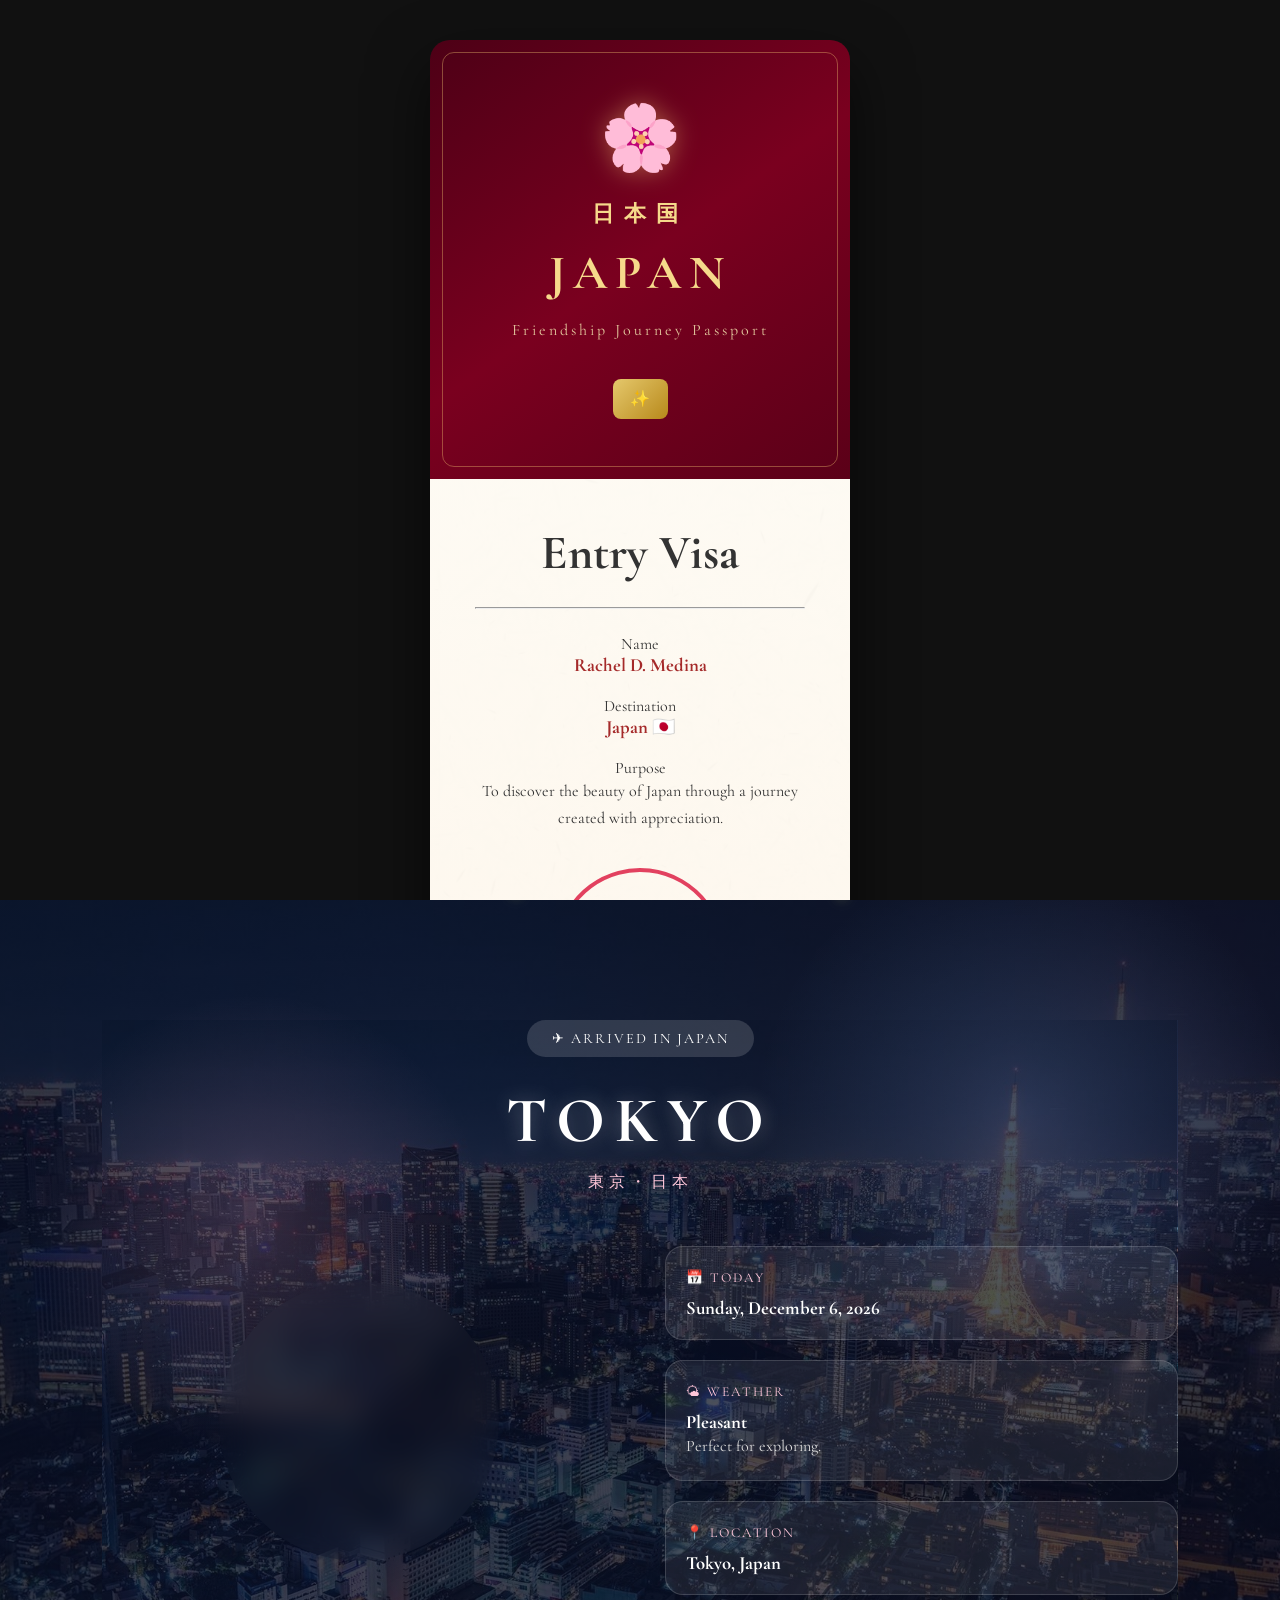
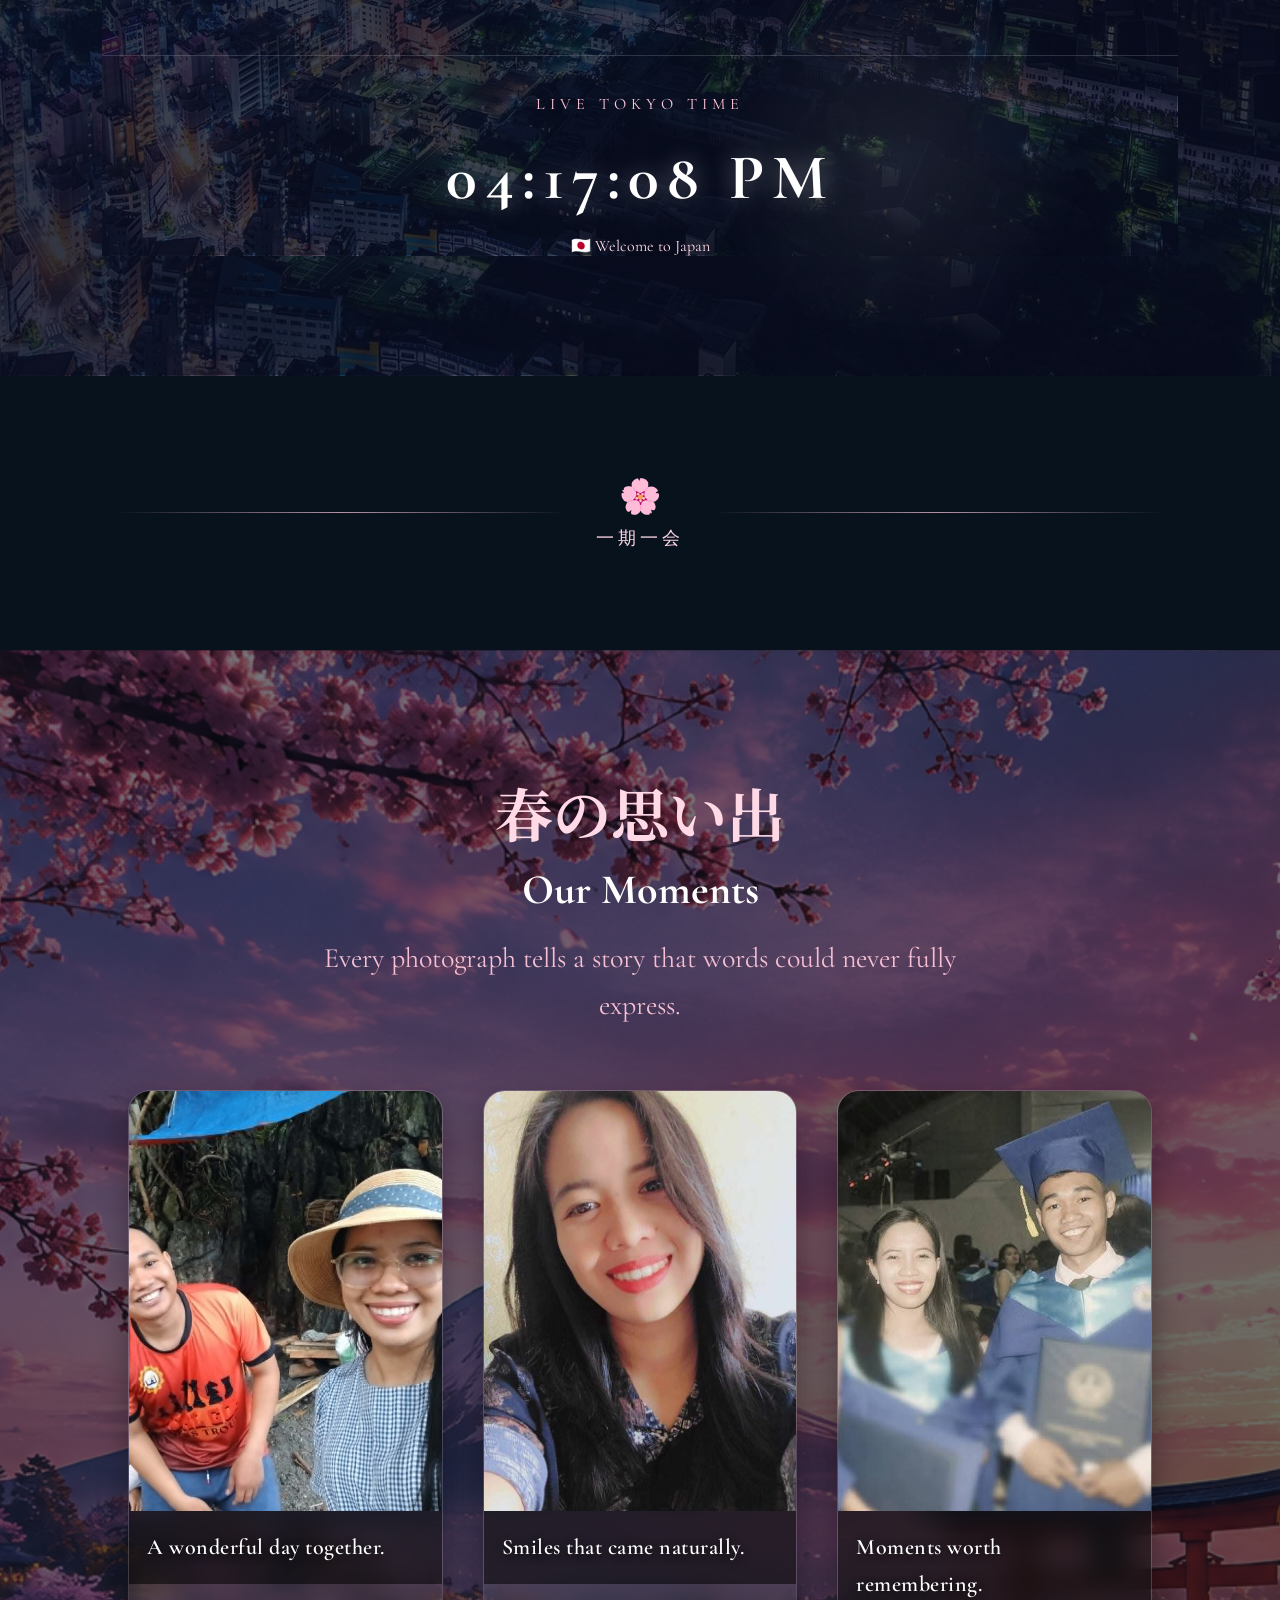
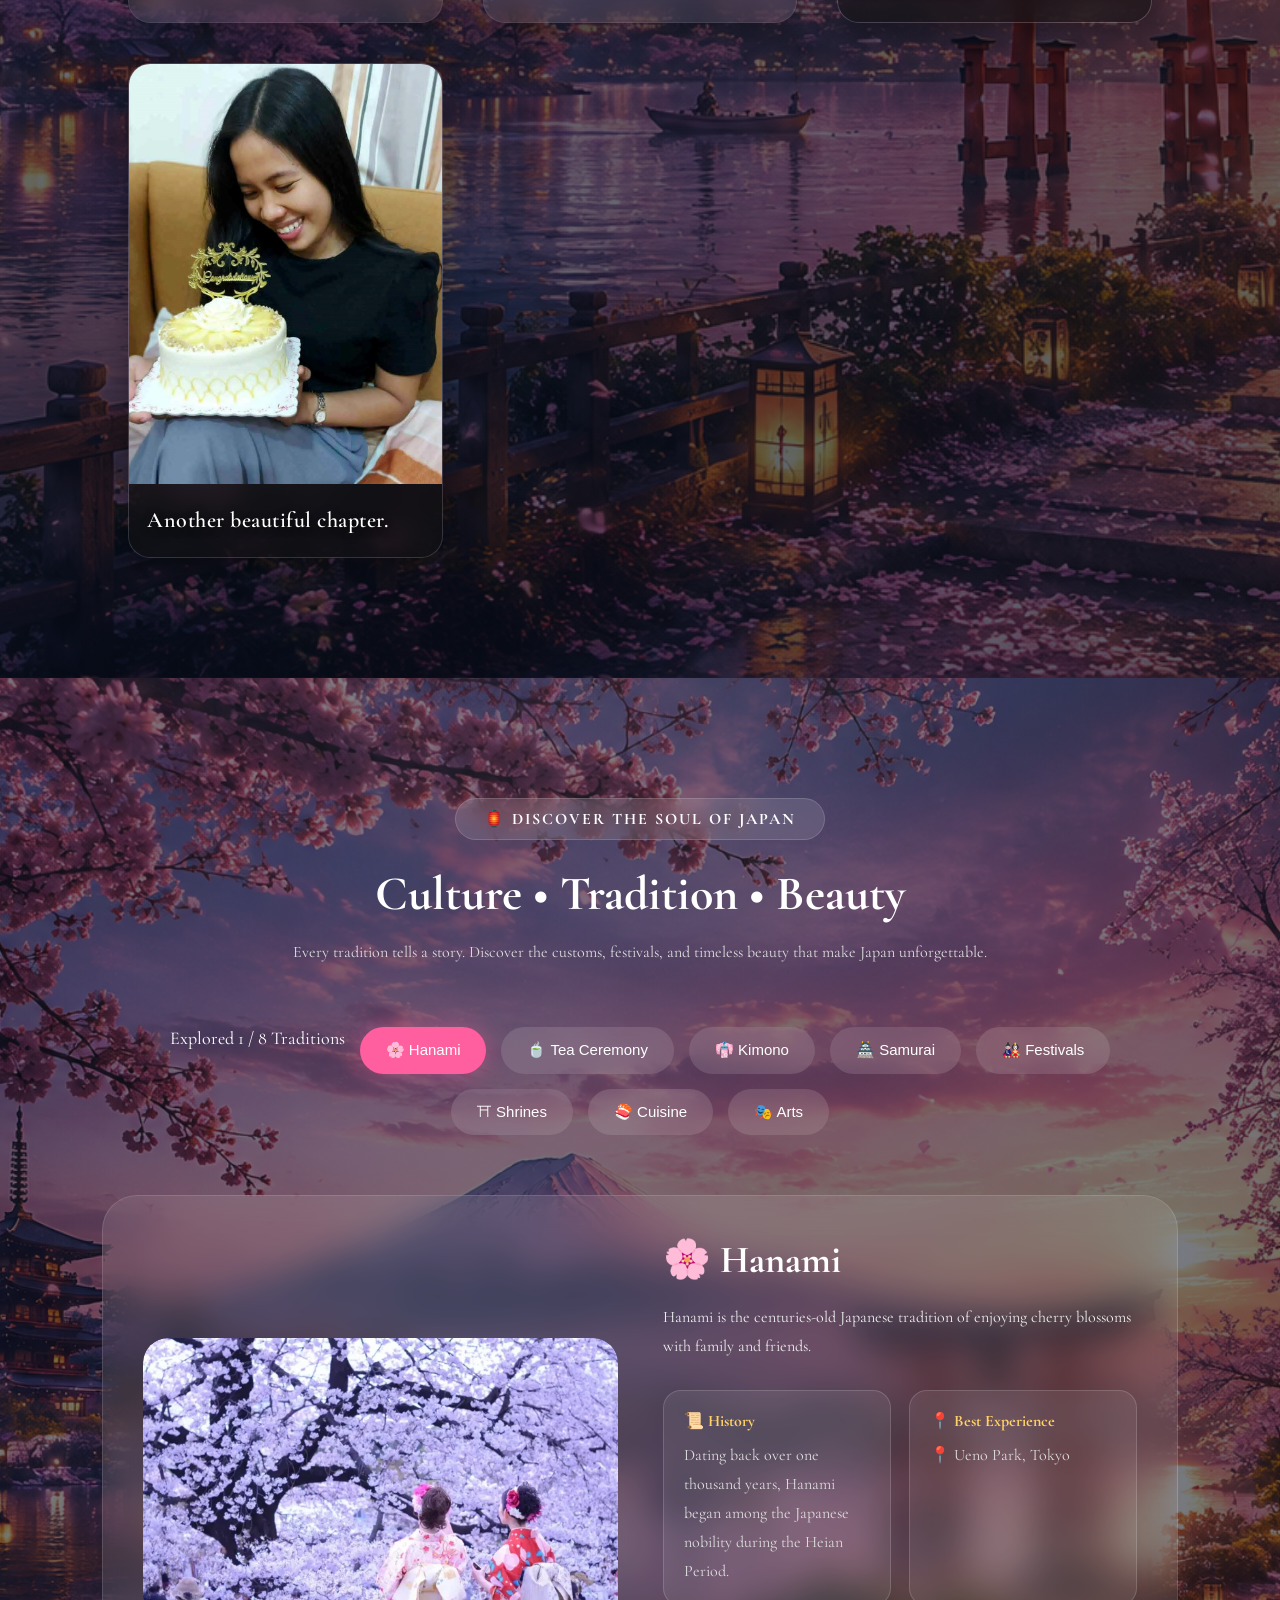
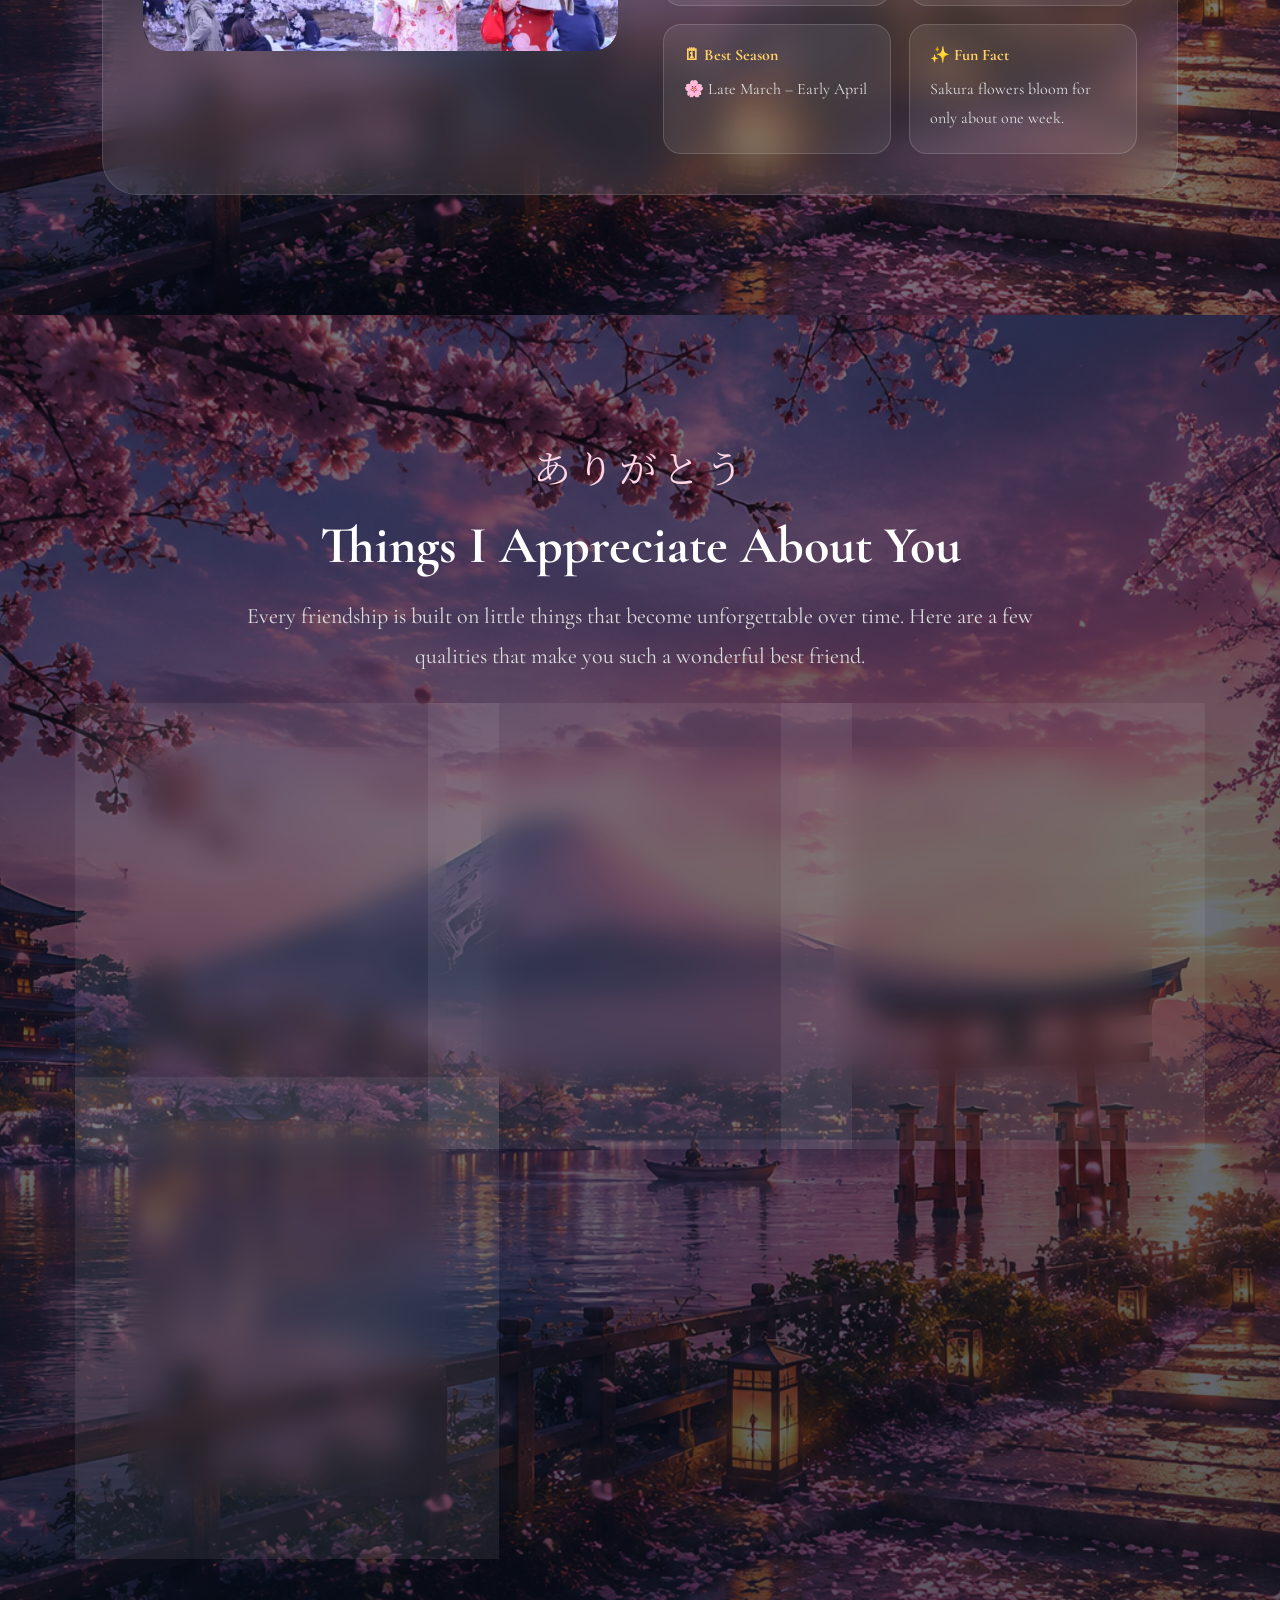
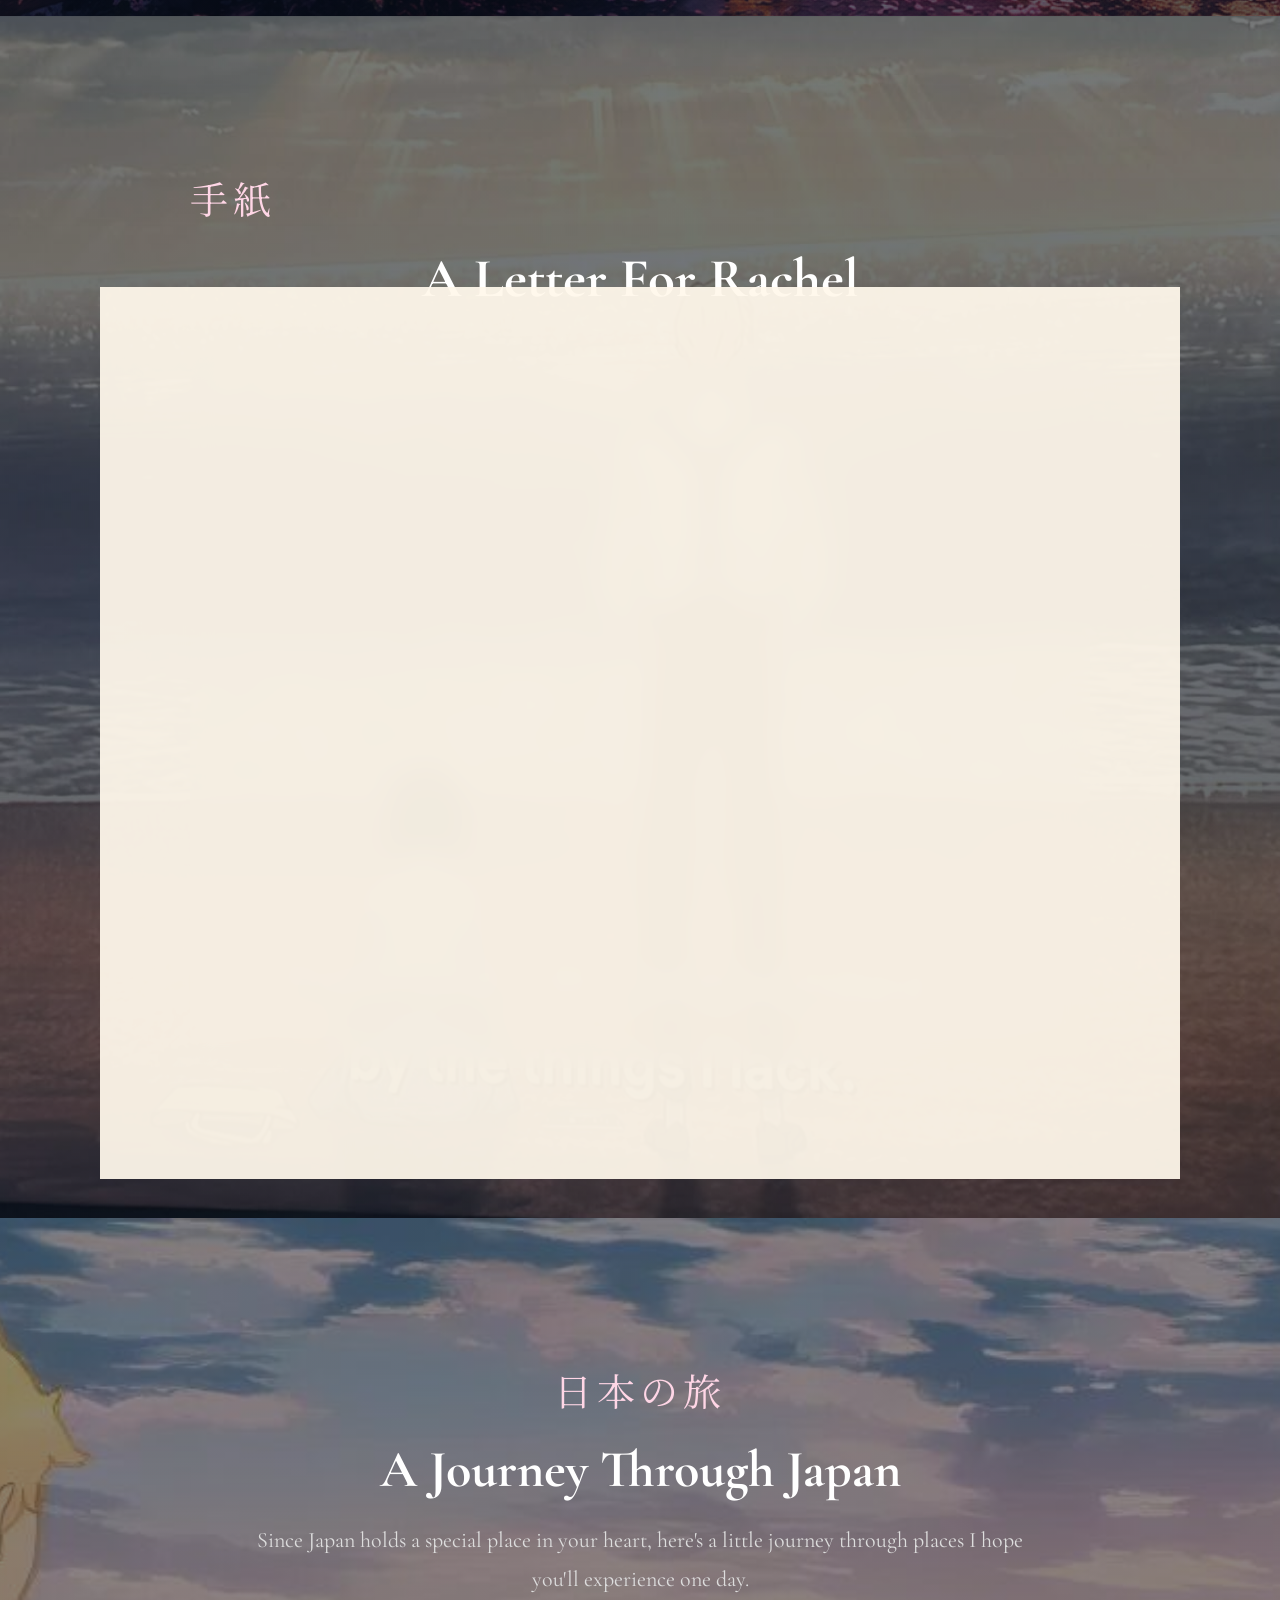
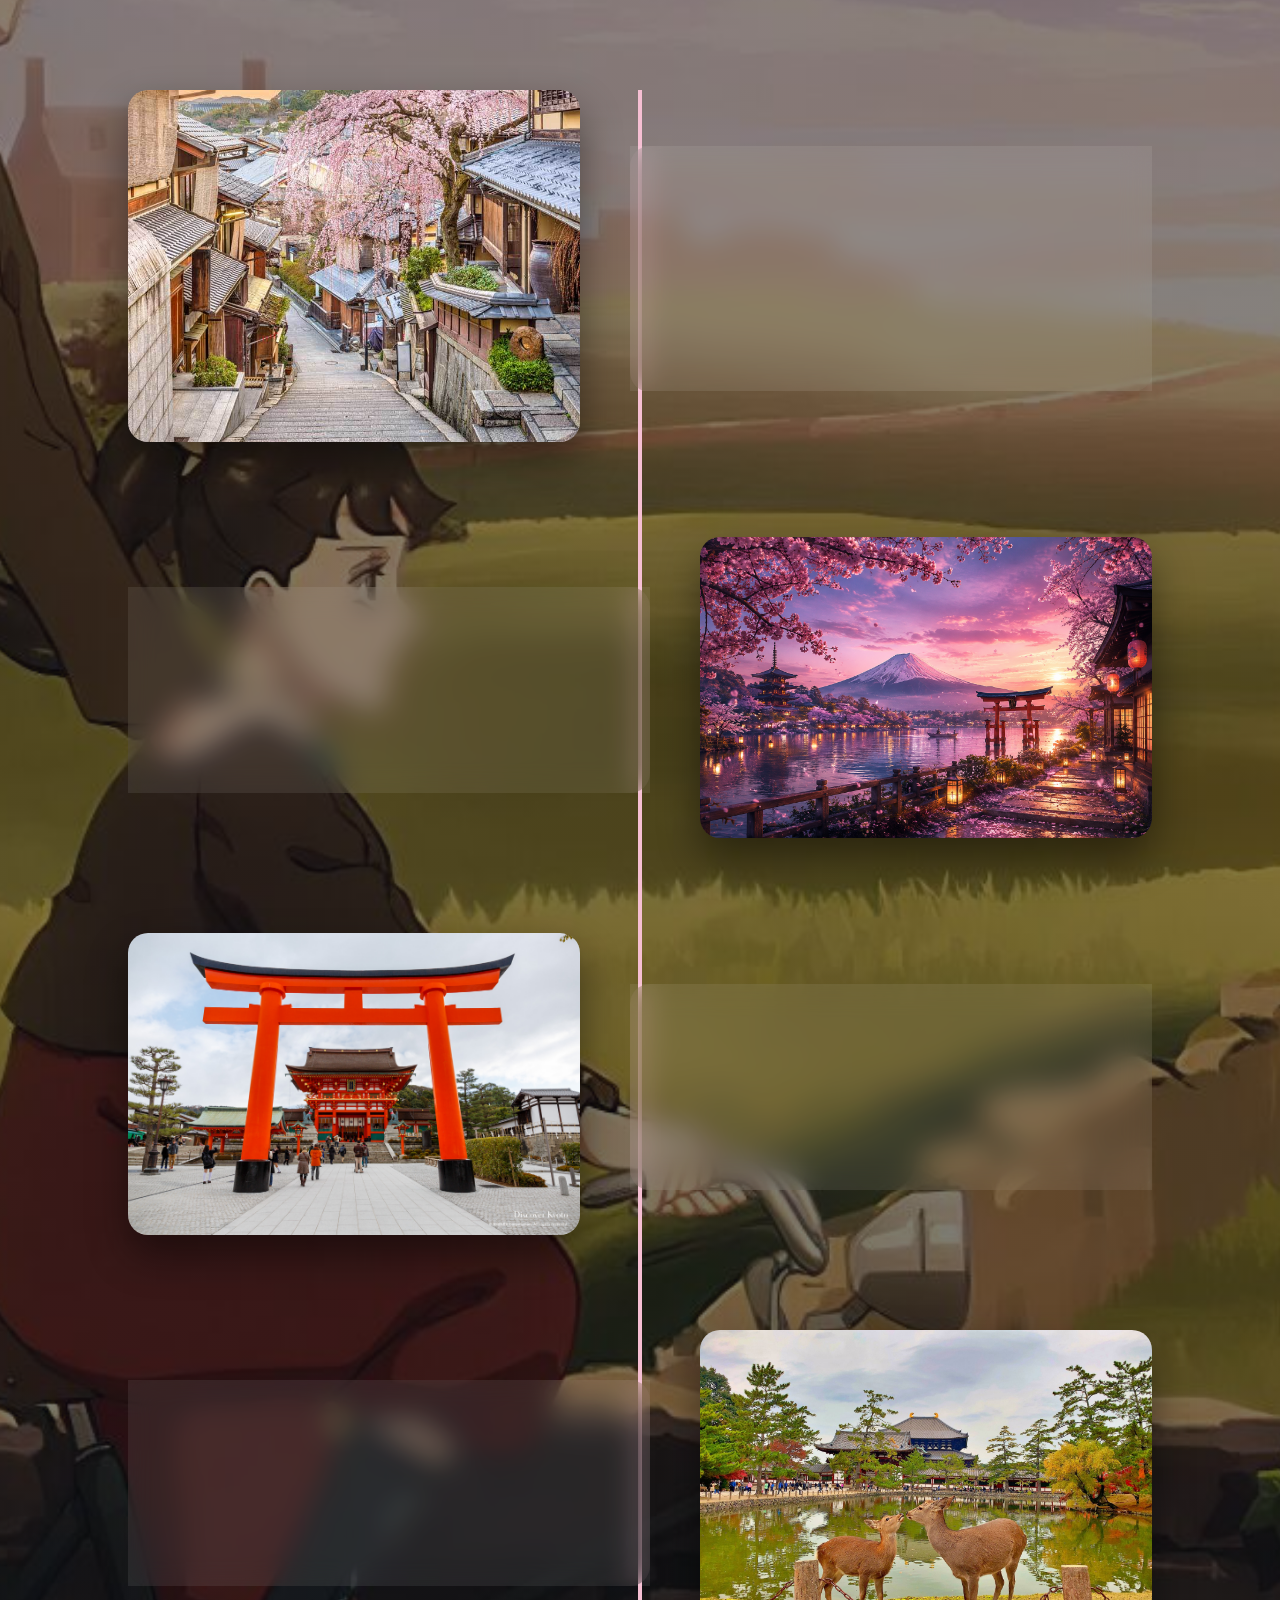
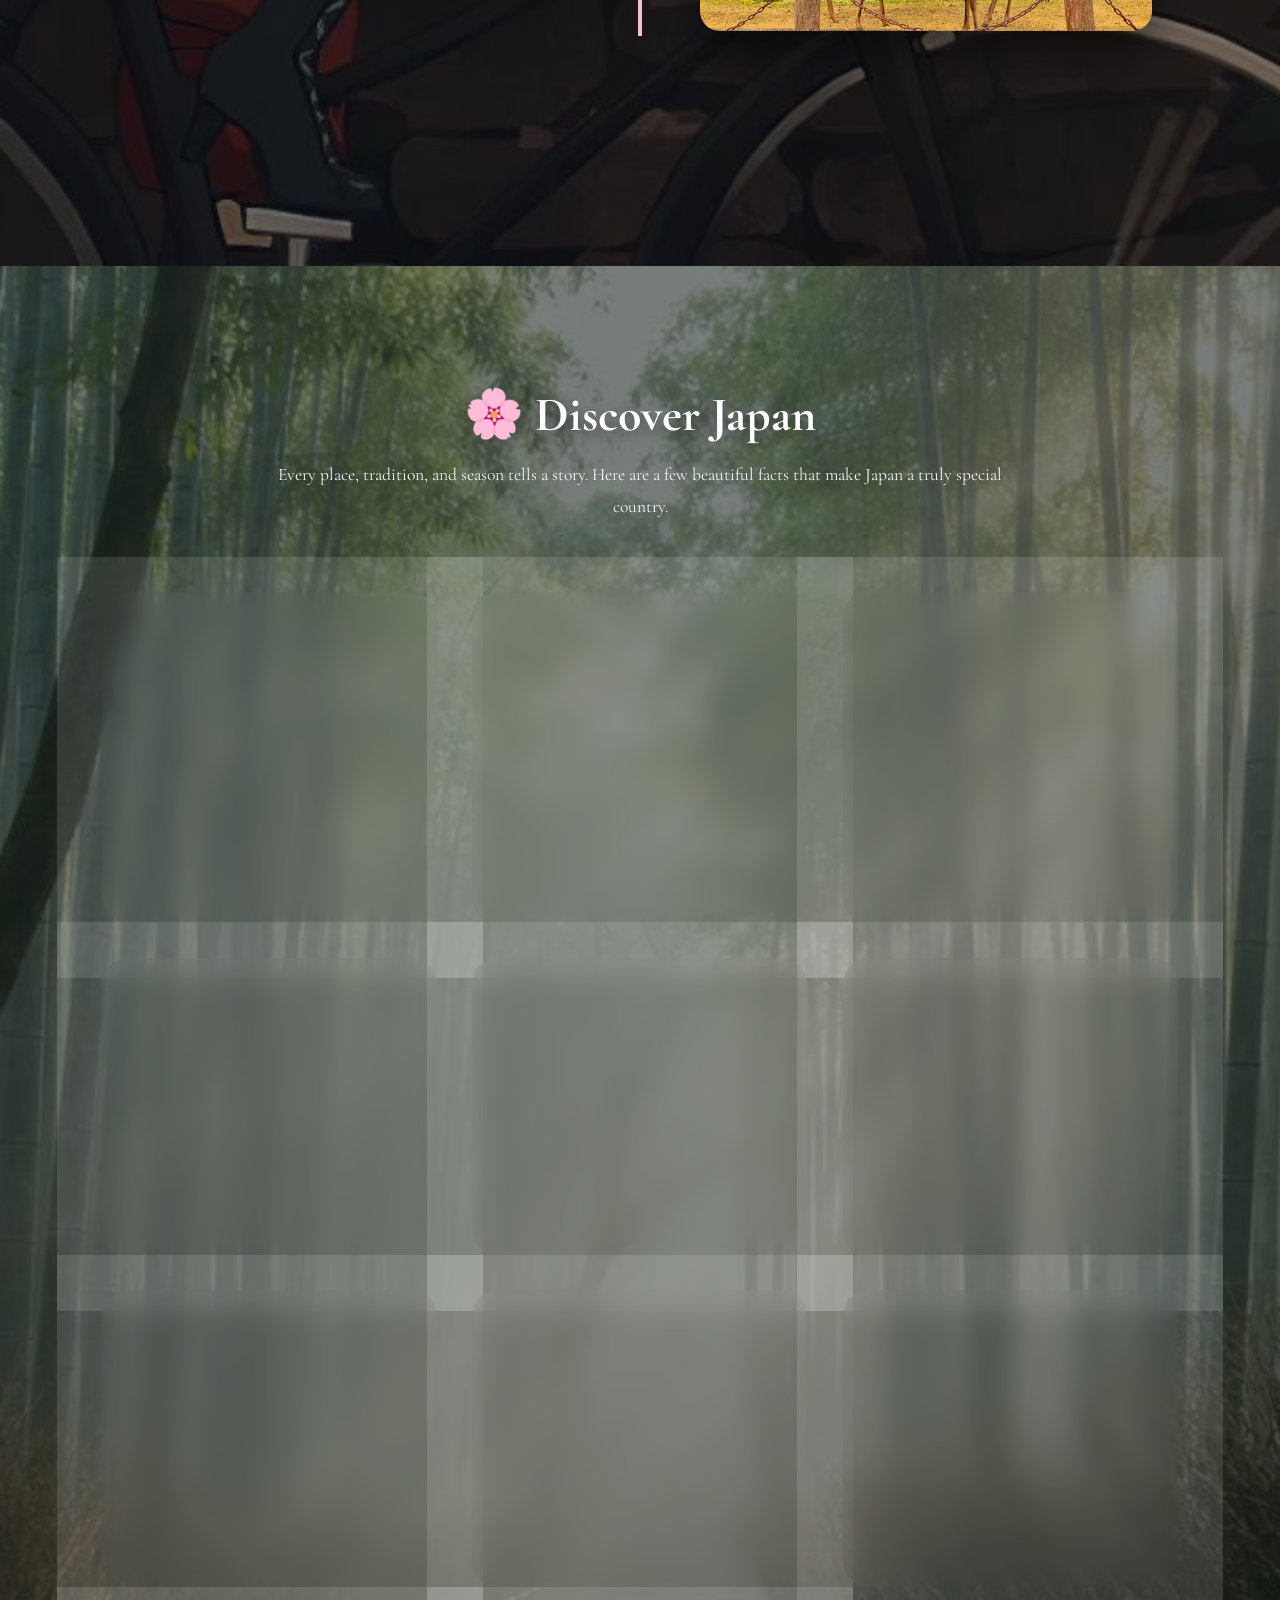
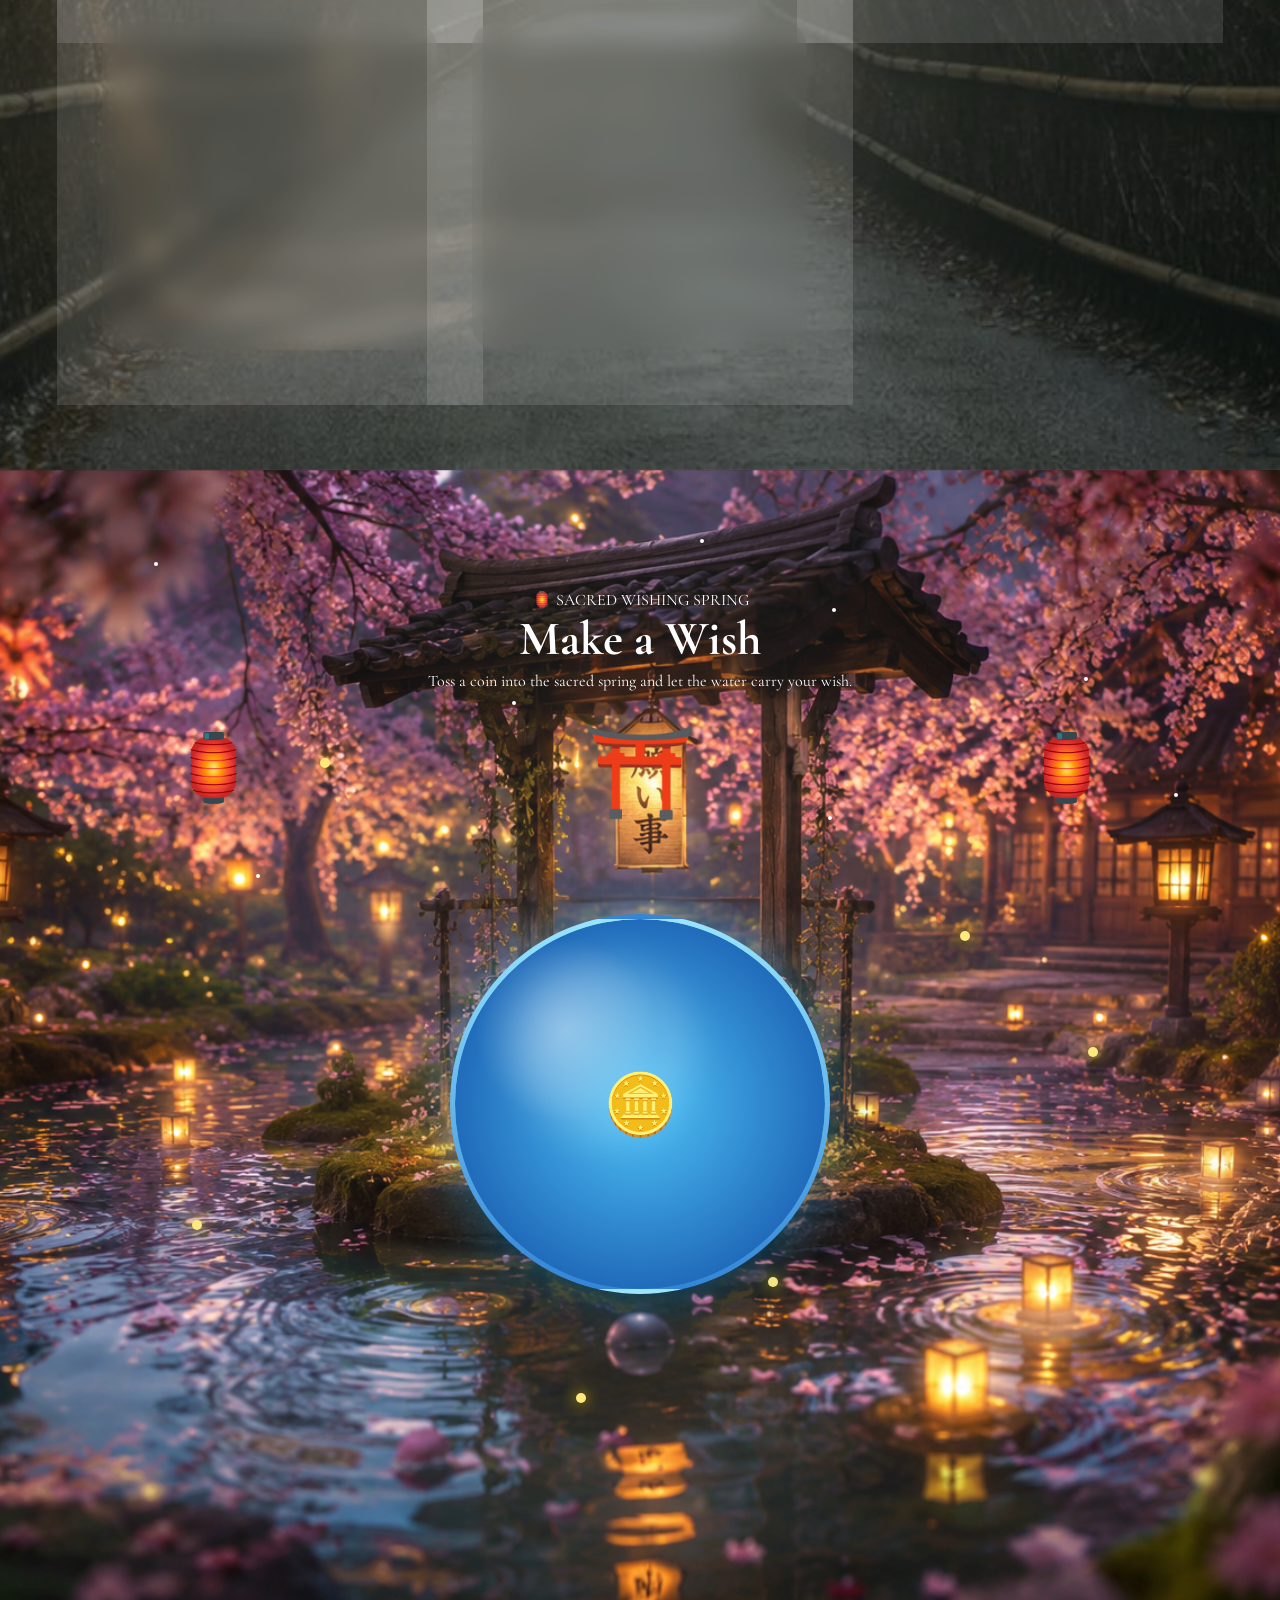
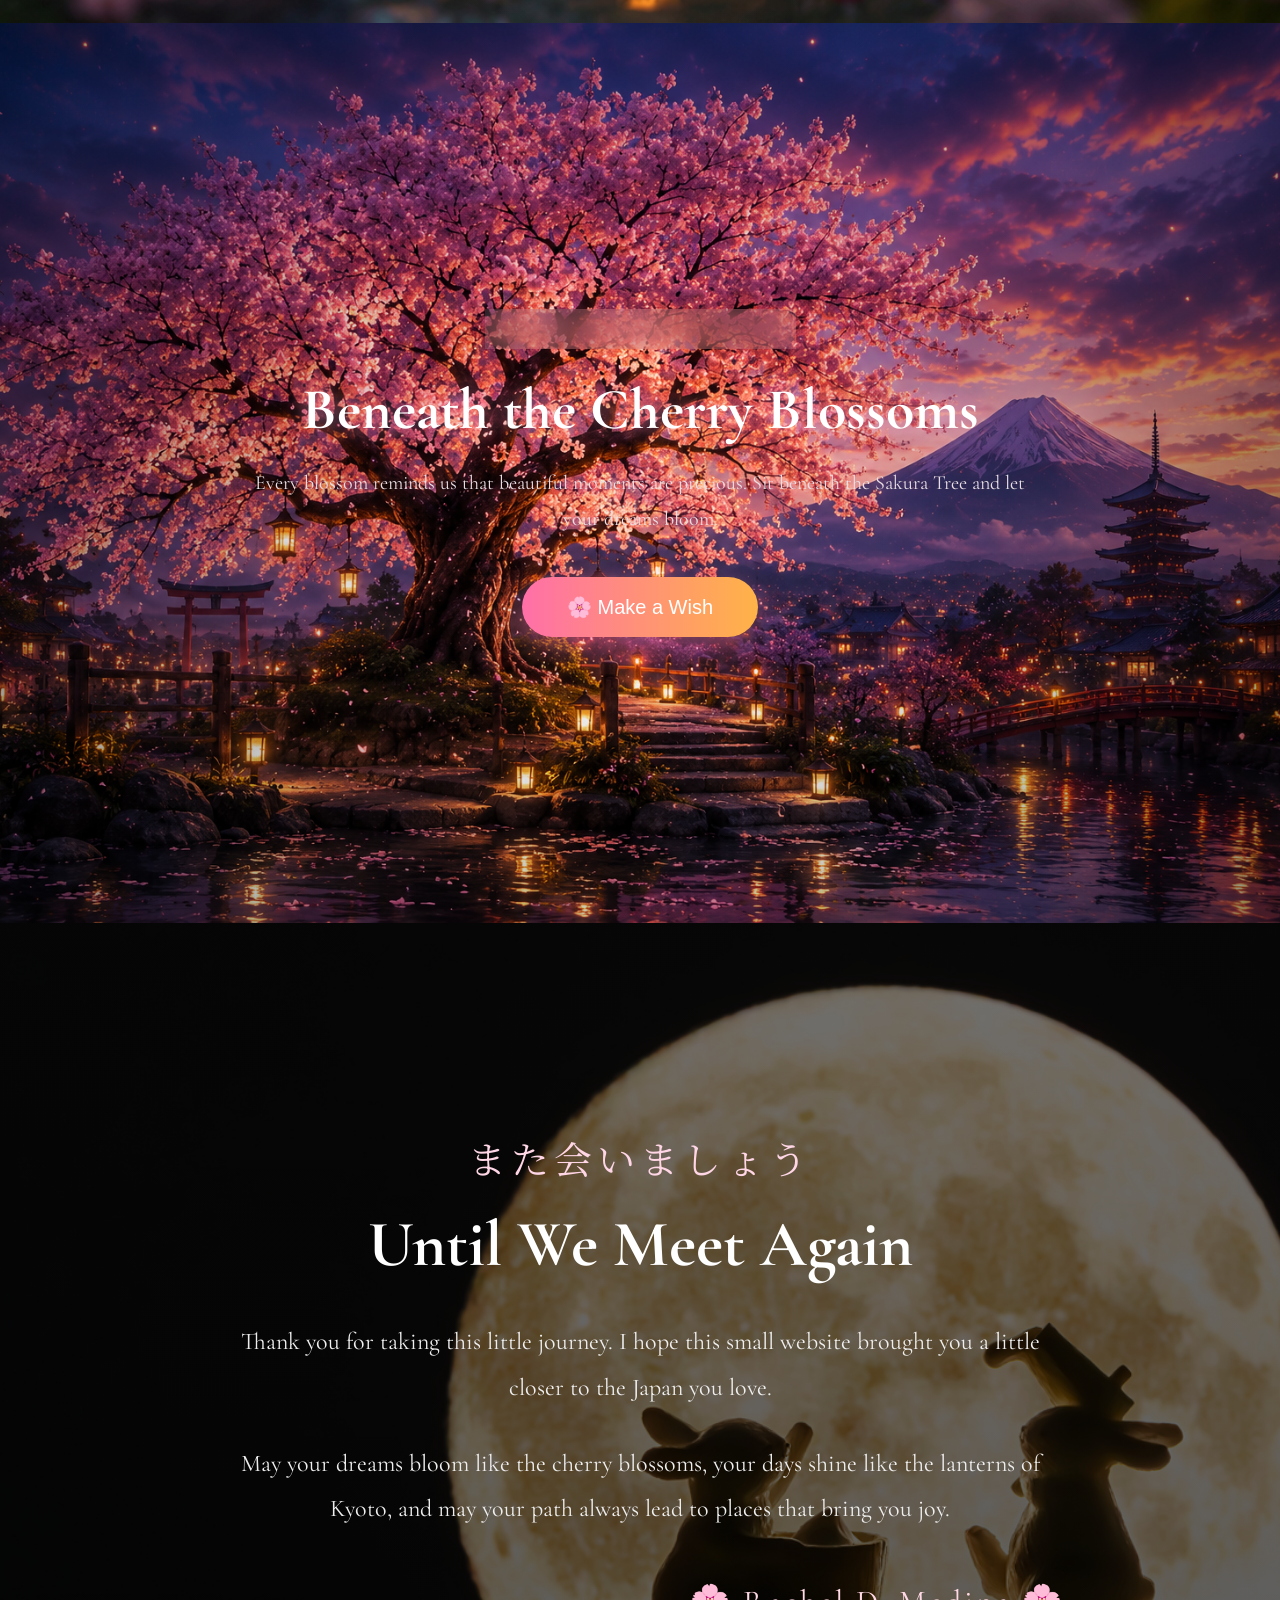
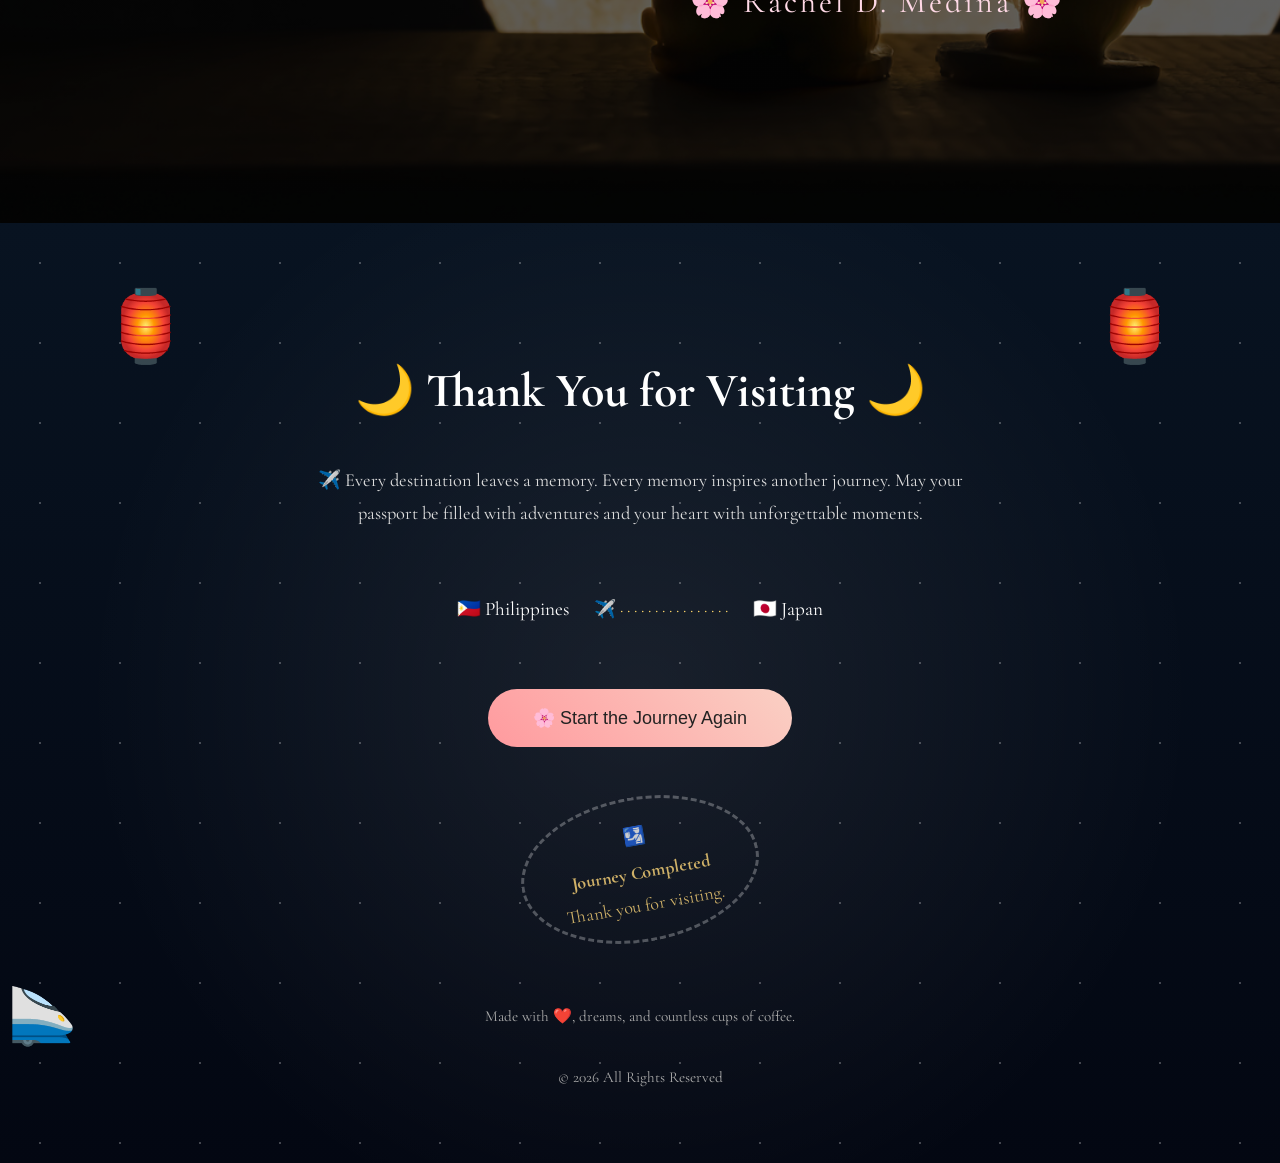
==== commit e4bf63a9: "Update Website" ====
--- a/index.html
+++ b/index.html
@@ -1103,6 +1103,51 @@
 
 </section>
 
+<section class="sakura-tree-section" id="sakura-tree">
+
+    <div class="petal-burst"></div>
+
+    <div class="tree-overlay"></div>
+
+    <div class="tree-content">
+
+        <span class="tree-tag">
+            🌸 SAKURA TREE OF DREAMS
+        </span>
+
+        <h2>
+            Beneath the Cherry Blossoms
+        </h2>
+
+        <p>
+            Every blossom reminds us that beautiful moments are precious.
+            Sit beneath the Sakura Tree and let your dreams bloom.
+        </p>
+
+        <button id="sakuraWish">
+
+            🌸 Make a Wish
+
+        </button>
+
+        <div class="ema-board" id="emaBoard">
+
+          <div class="ema-top"></div>
+
+         <h3>🏮 Your Wish</h3>
+
+         <p id="emaText">
+
+          May your dreams bloom beautifully.
+
+         </p>
+
+        </div>
+
+    </div>
+
+</section>
+
 <!-- =====================================
      FAREWELL SECTION
 ====================================== -->
@@ -1264,7 +1309,7 @@
 <script src="js/wish.js"></script>
 <script src="js/culture-data.js"></script>
 <script src="js/culture.js"></script>
-
+<script src="js/sakura-tree.js"></script>
 
 </body>
 
--- a/css/style.css
+++ b/css/style.css
@@ -24,11 +24,7 @@
     height:100vh;
 
     background:
-        linear-gradient(
-            rgba(0,0,0,0.55),
-            rgba(0,0,0,0.65)
-        ),
-        url("../images/background/gallery\ background.png");
+        url("../images/background/background1.png");
 
     background-size: cover;
     background-position: center;
@@ -2317,10 +2313,7 @@
 
     background:
 
-    linear-gradient(rgba(6,15,35,.80),
-    rgba(6,15,35,.90)),
-
-    url("../images/background/japanese\ garden\ night.jpg");
+    url("../images/background/Wishing-well.png");
 
     background-size:cover;
 
@@ -3884,4 +3877,216 @@
 
     font-size:18px;
 
+}
+
+/*=============================
+   SAKURA TREE SECTION
+==============================*/
+
+.sakura-tree-section{
+
+    position:relative;
+
+    min-height:100vh;
+
+    display:flex;
+
+    justify-content:center;
+
+    align-items:center;
+
+    text-align:center;
+
+    overflow:hidden;
+
+    background:
+    url("../images/background/cherryblossom.png");
+
+    background-size:cover;
+
+    background-position:center;
+
+    background-repeat:no-repeat;
+
+    background-attachment:fixed;
+
+}
+
+.tree-overlay{
+
+    position:absolute;
+
+    inset:0;
+
+    background:radial-gradient(circle,
+    transparent 20%,
+    rgba(0,0,0,.45));
+
+}
+
+.tree-content{
+
+    position:relative;
+
+    z-index:10;
+
+    max-width:850px;
+
+    padding:40px;
+
+}
+
+.tree-tag{
+
+    display:inline-block;
+
+    padding:10px 22px;
+
+    border-radius:30px;
+
+    background:rgba(255,255,255,.12);
+
+    backdrop-filter:blur(15px);
+
+    color:#ffd8ec;
+
+    font-weight:600;
+
+    letter-spacing:2px;
+
+}
+
+.tree-content h2{
+
+    margin-top:25px;
+
+    font-size:58px;
+
+    color:rgb(255, 255, 255);
+
+    text-shadow:0 0 25px rgba(255,170,220,.8);
+
+}
+
+.tree-content p{
+
+    margin-top:20px;
+
+    color:rgb(233, 222, 228);
+
+    font-size:20px;
+
+    line-height:1.8;
+
+}
+
+#sakuraWish{
+
+    margin-top:40px;
+
+    padding:18px 45px;
+
+    border:none;
+
+    border-radius:50px;
+
+    cursor:pointer;
+
+    font-size:20px;
+
+    color:white;
+
+    background:linear-gradient(90deg,#ff6fa8,#ffb347);
+
+    transition:.4s;
+
+    box-shadow:0 10px 30px rgba(255,120,180,.5);
+
+}
+
+#sakuraWish:hover{
+
+    transform:translateY(-8px) scale(1.05);
+
+    box-shadow:0 20px 45px rgba(255,170,220,.8);
+
+}
+
+/*=============================
+     EMA BOARD
+==============================*/
+
+.ema-board{
+
+    position:absolute;
+
+    top:55%;
+
+    left:50%;
+
+    transform:translate(-50%,-50%) scale(.6);
+
+    width:380px;
+
+    background:linear-gradient(#deb887,#c68642);
+
+    border-radius:18px;
+
+    padding:35px;
+
+    color:#4d2c18;
+
+    text-align:center;
+
+    box-shadow:
+    0 20px 50px rgba(0,0,0,.45);
+
+    opacity:0;
+
+    transition:.7s;
+
+    z-index:100;
+
+}
+
+.ema-board.show{
+
+    opacity:1;
+
+    transform:
+    translate(-50%,-50%)
+    scale(1);
+
+}
+
+.ema-top{
+
+    width:140px;
+
+    height:12px;
+
+    background:#8b5a2b;
+
+    margin:auto;
+
+    margin-bottom:18px;
+
+    border-radius:20px;
+
+}
+
+.ema-board h3{
+
+    font-size:30px;
+
+    margin-bottom:20px;
+
+}
+
+.ema-board p{
+
+    font-size:20px;
+
+    line-height:1.7;
+
 }
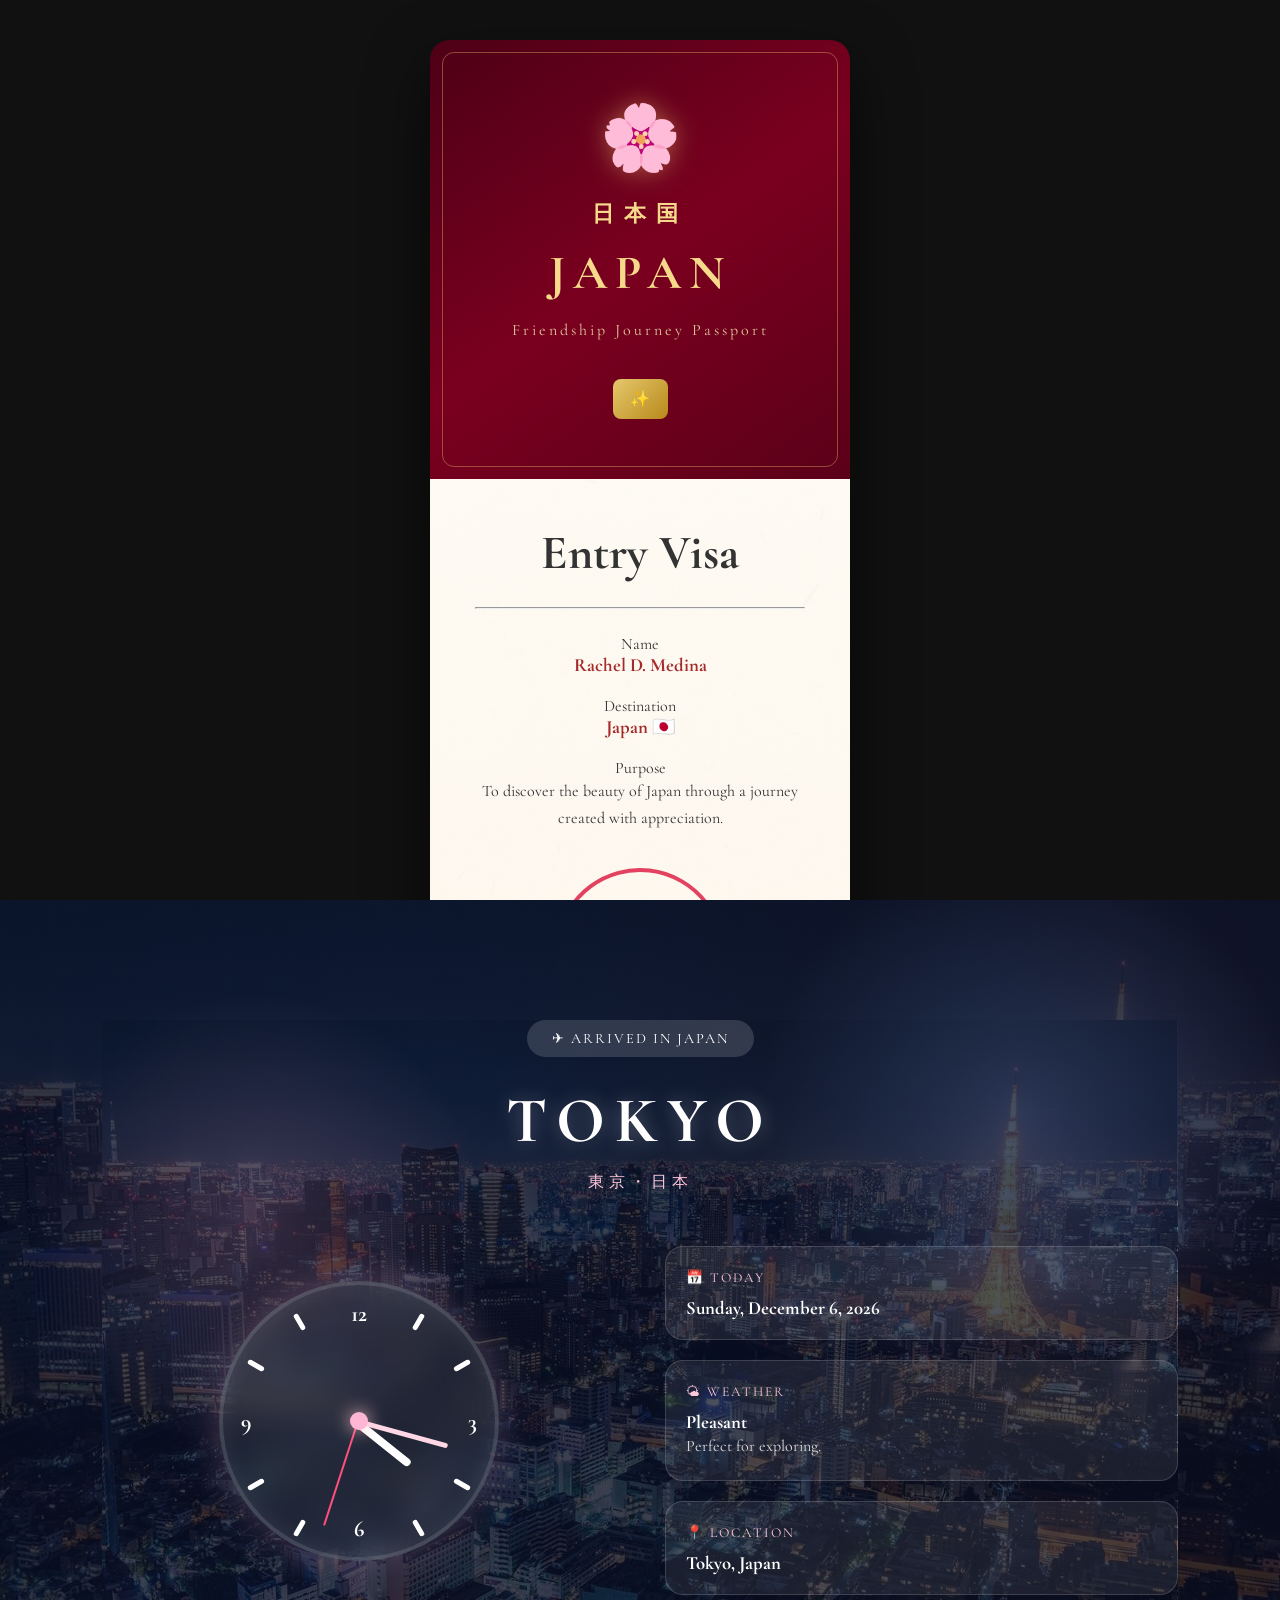
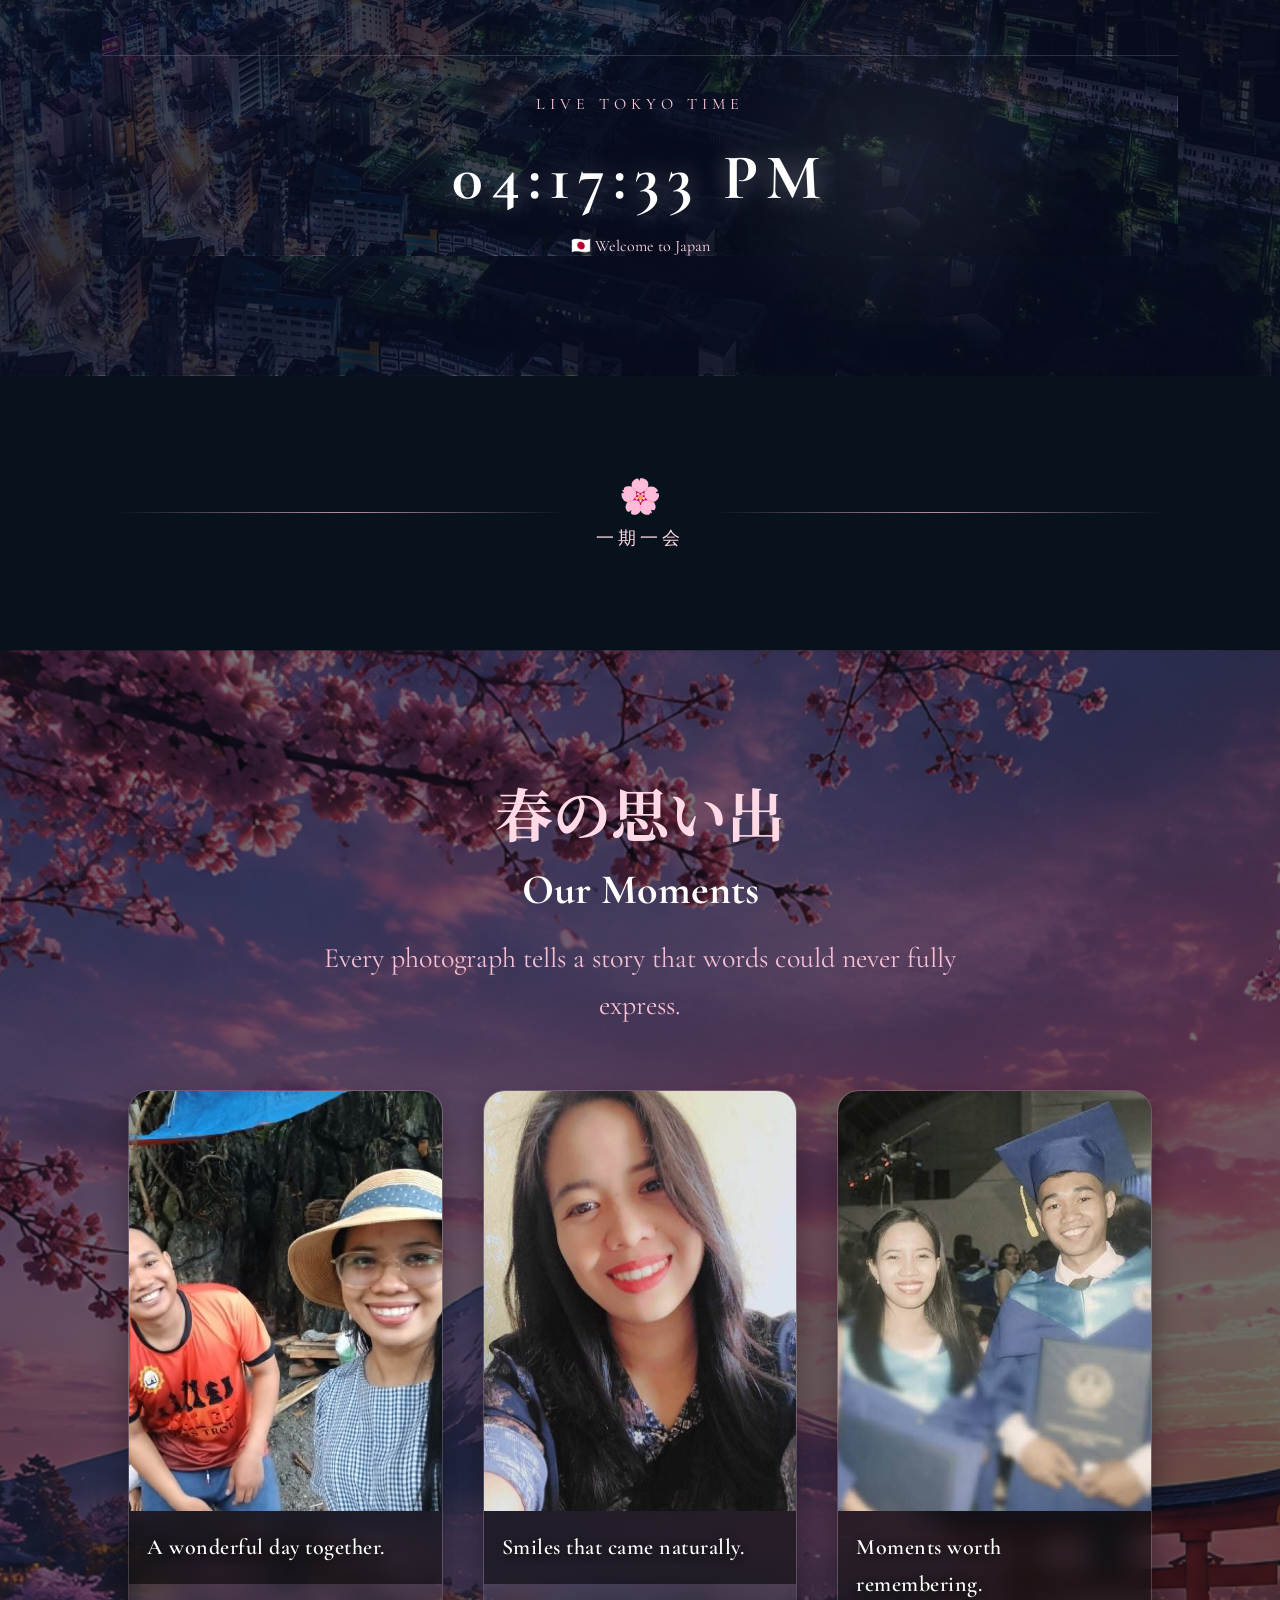
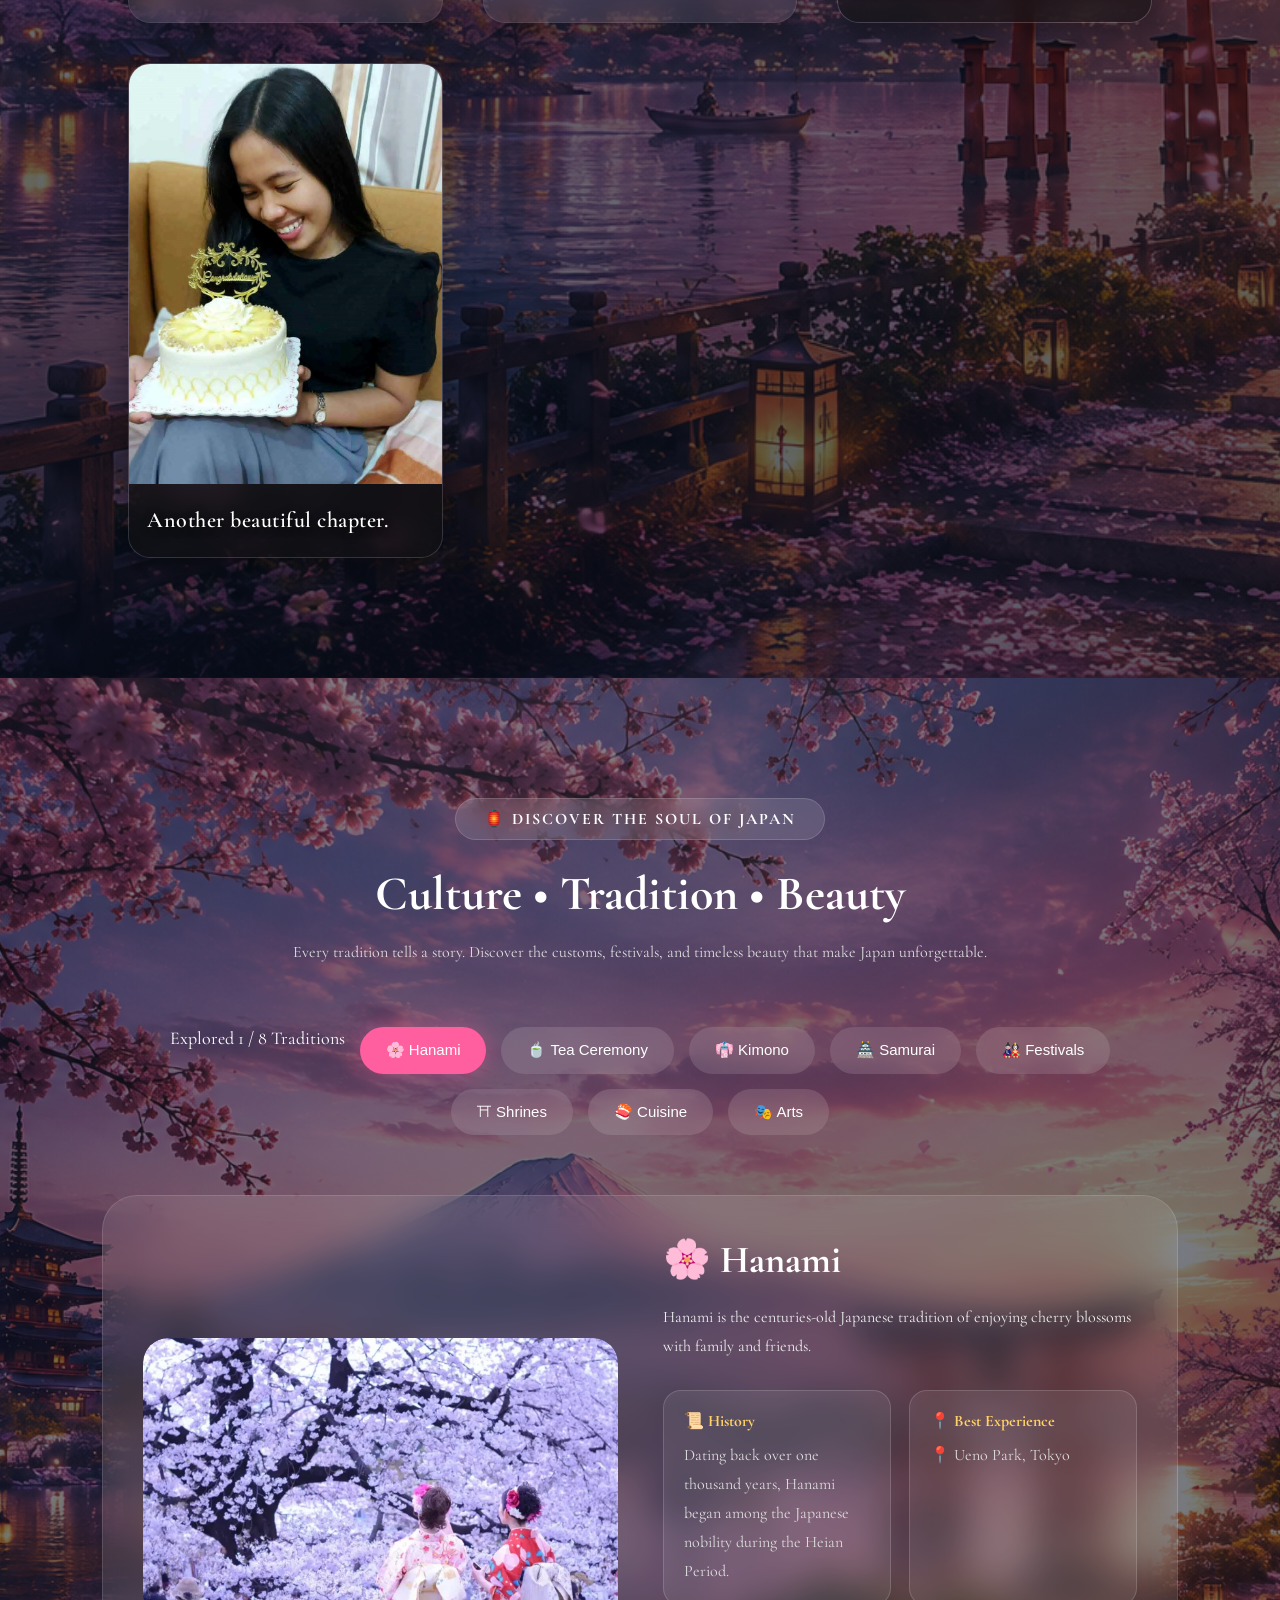
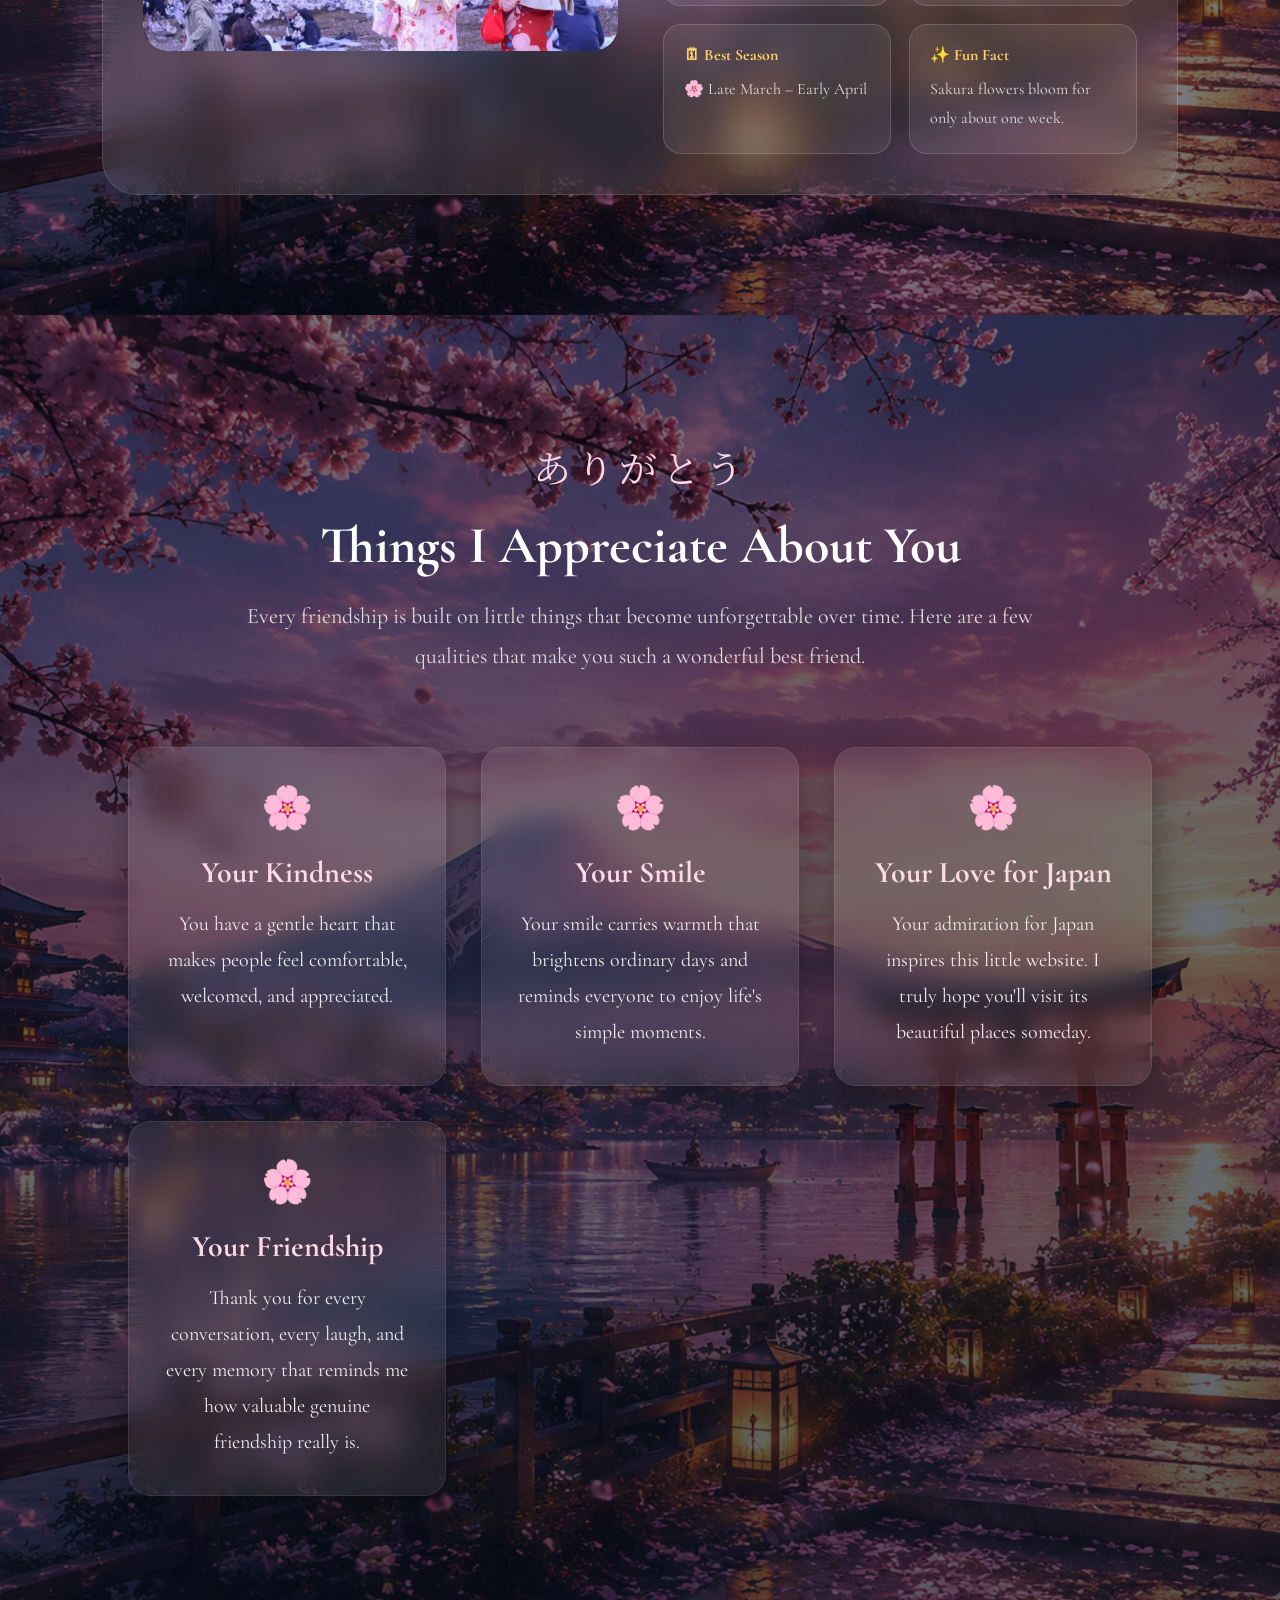
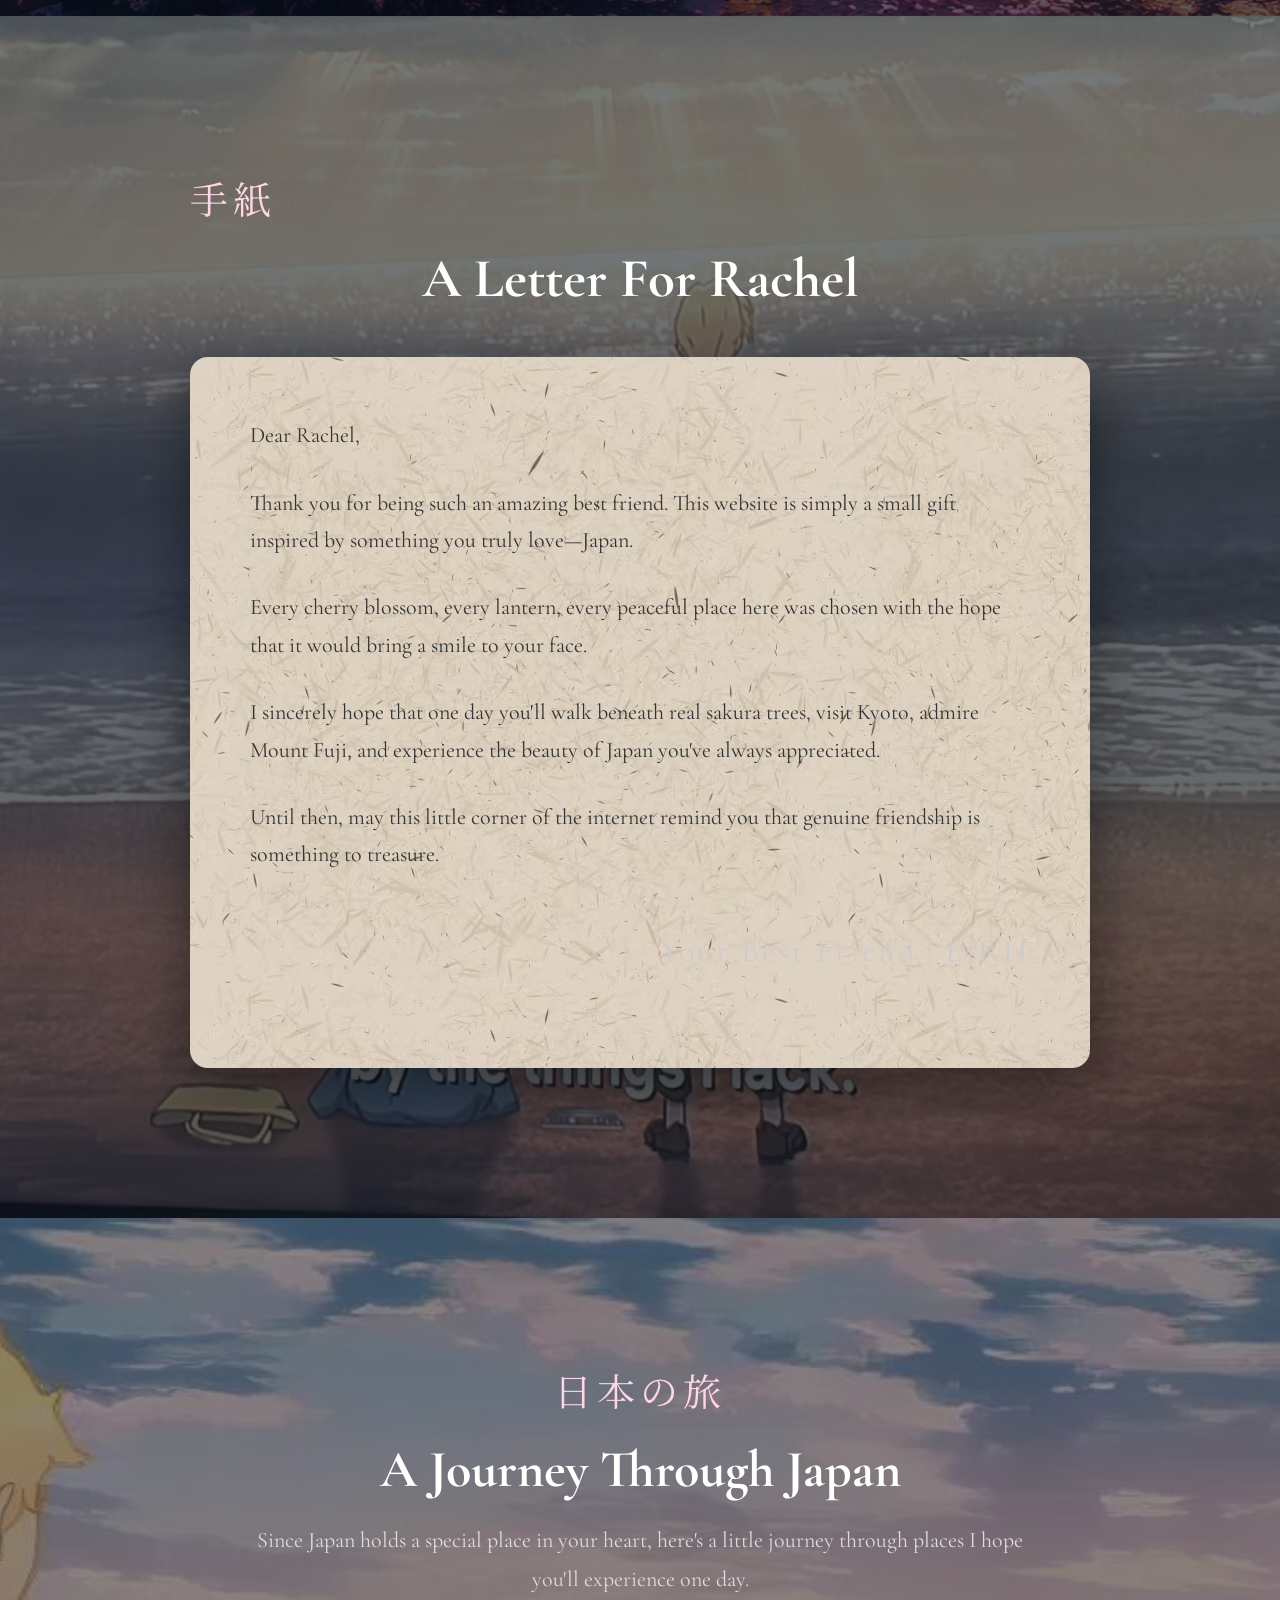
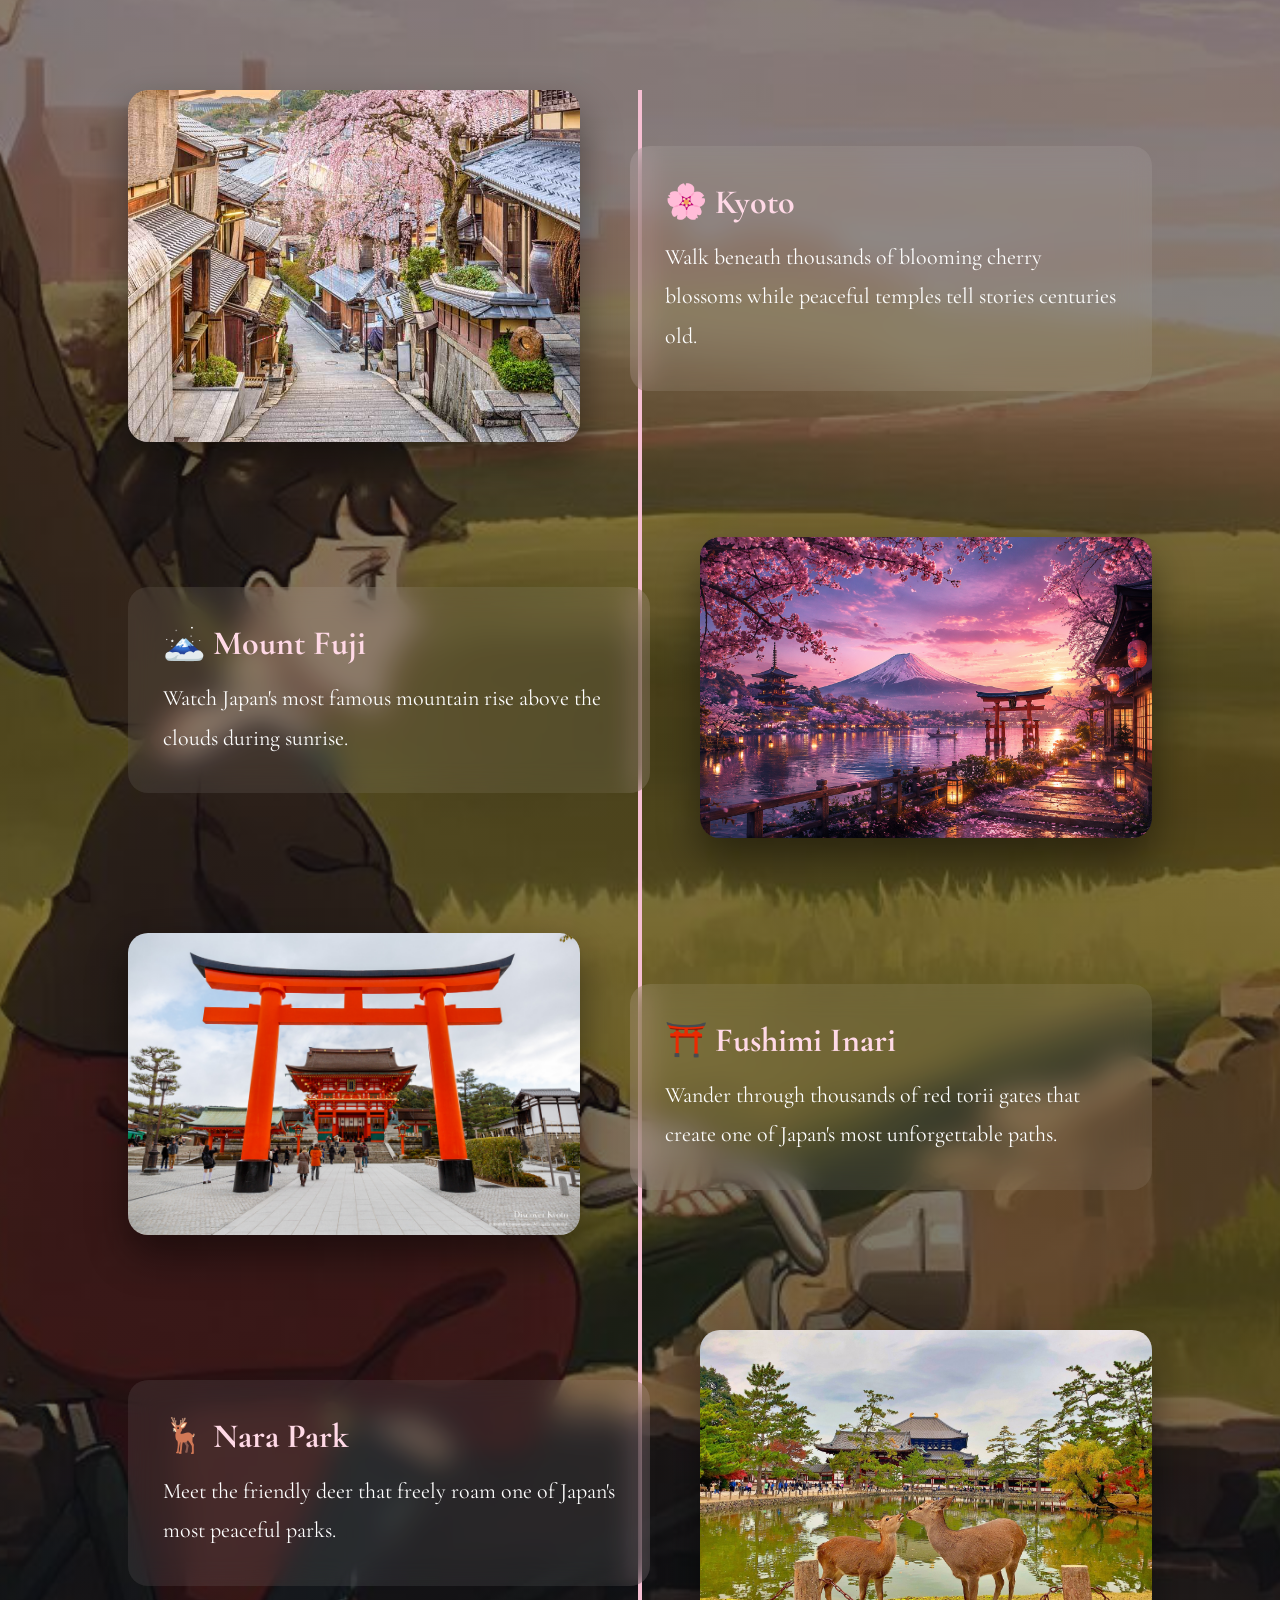
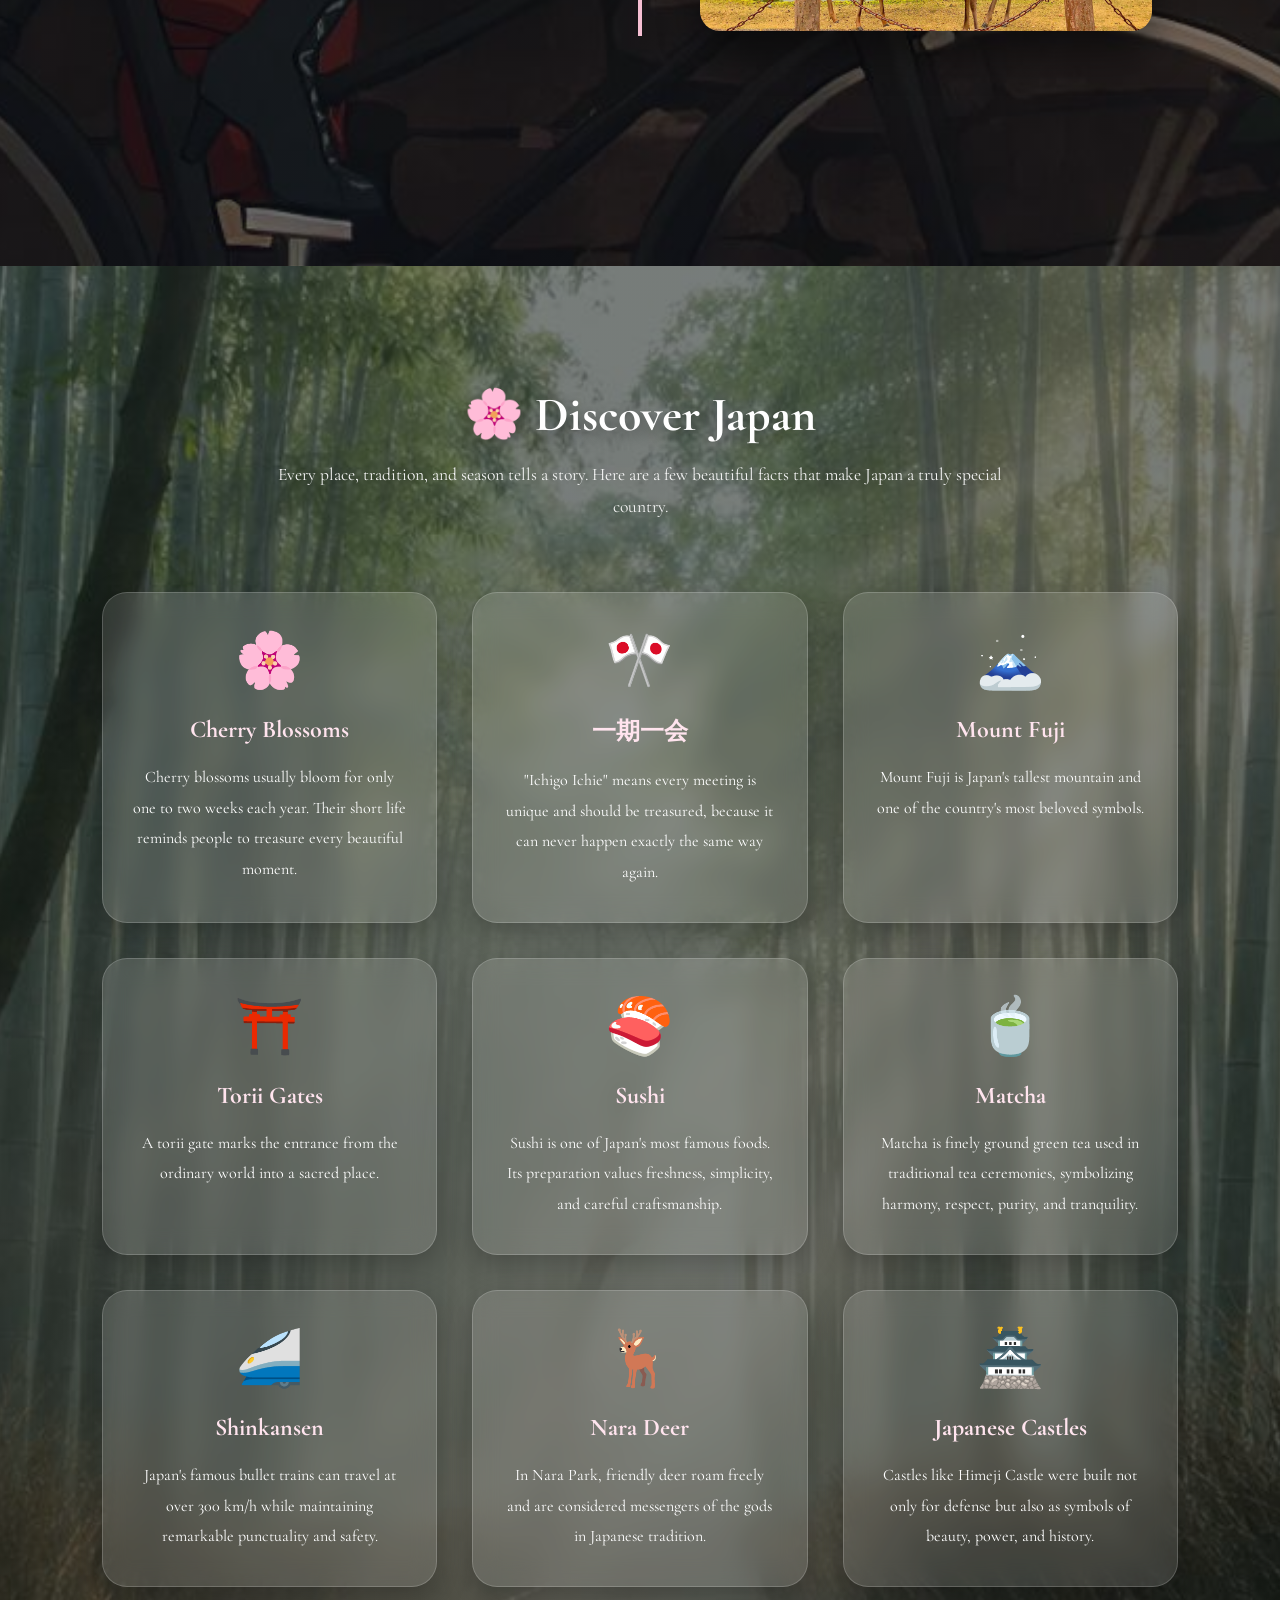
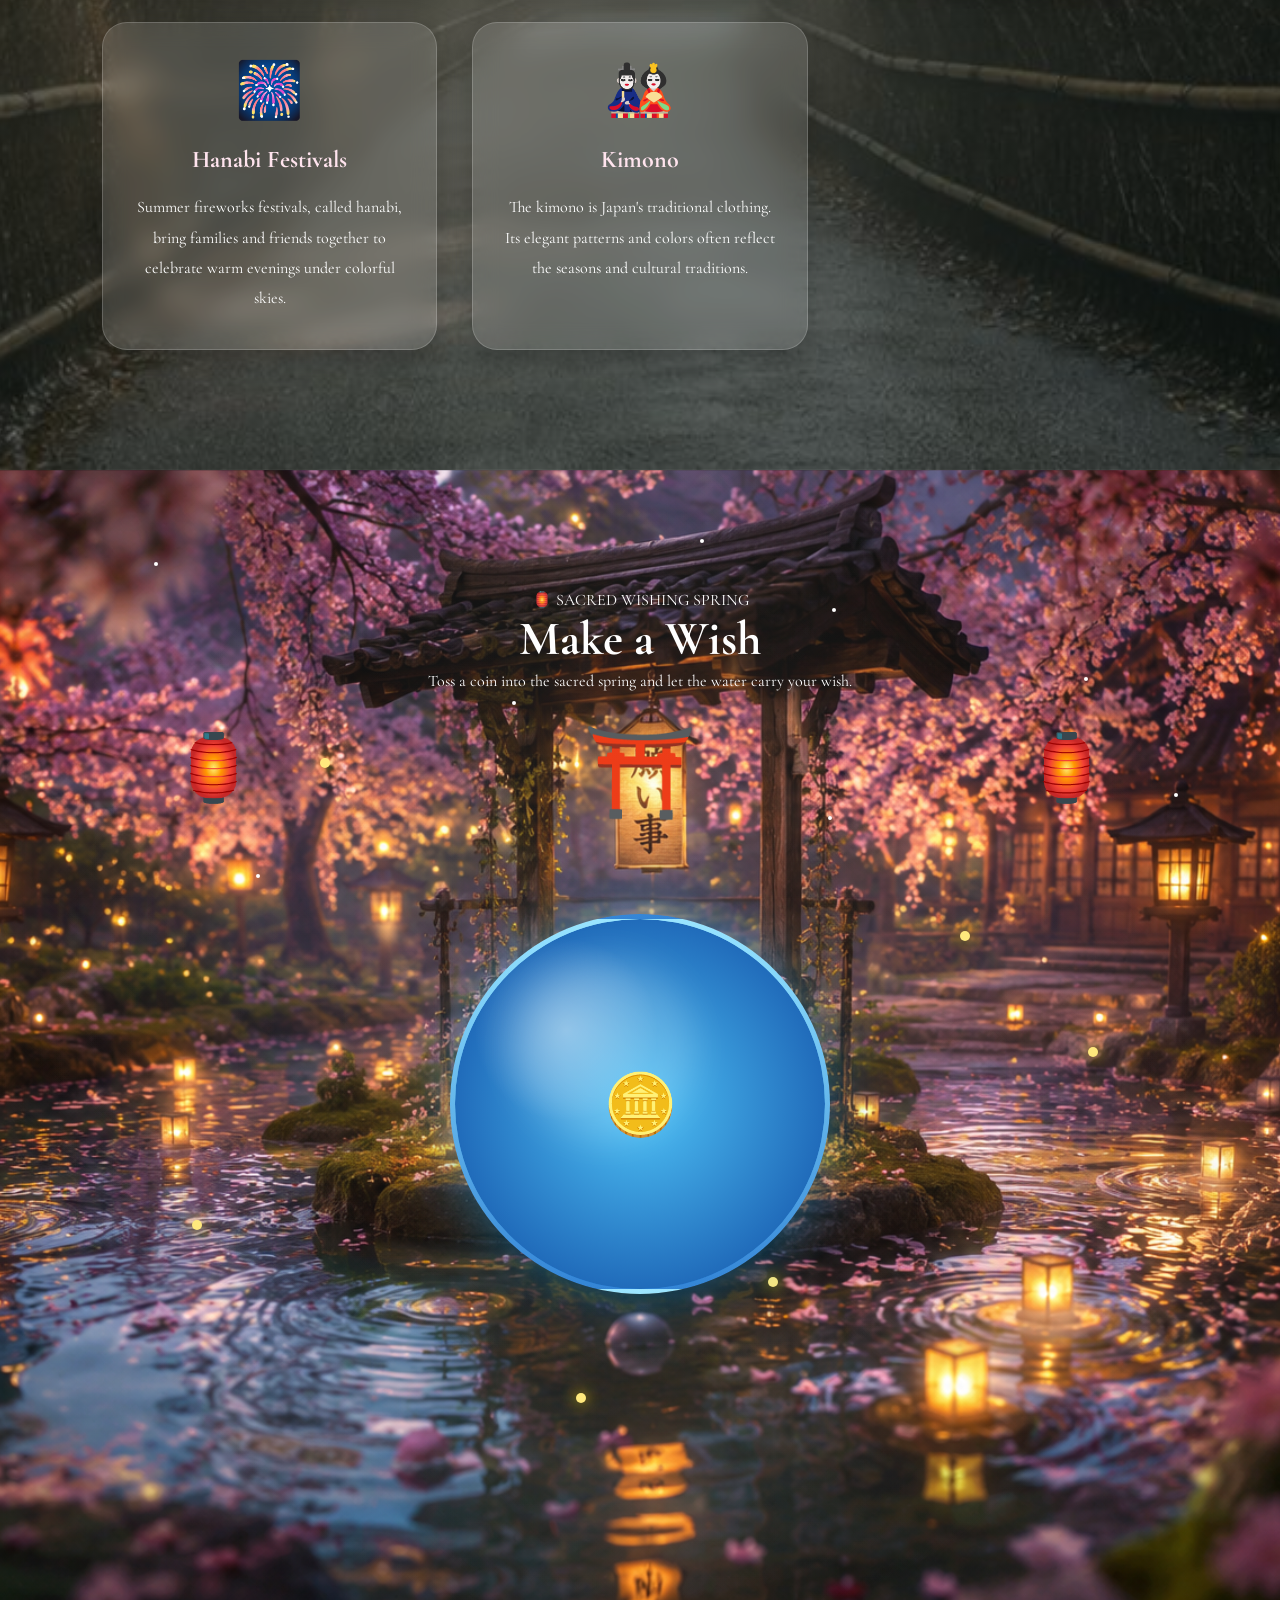
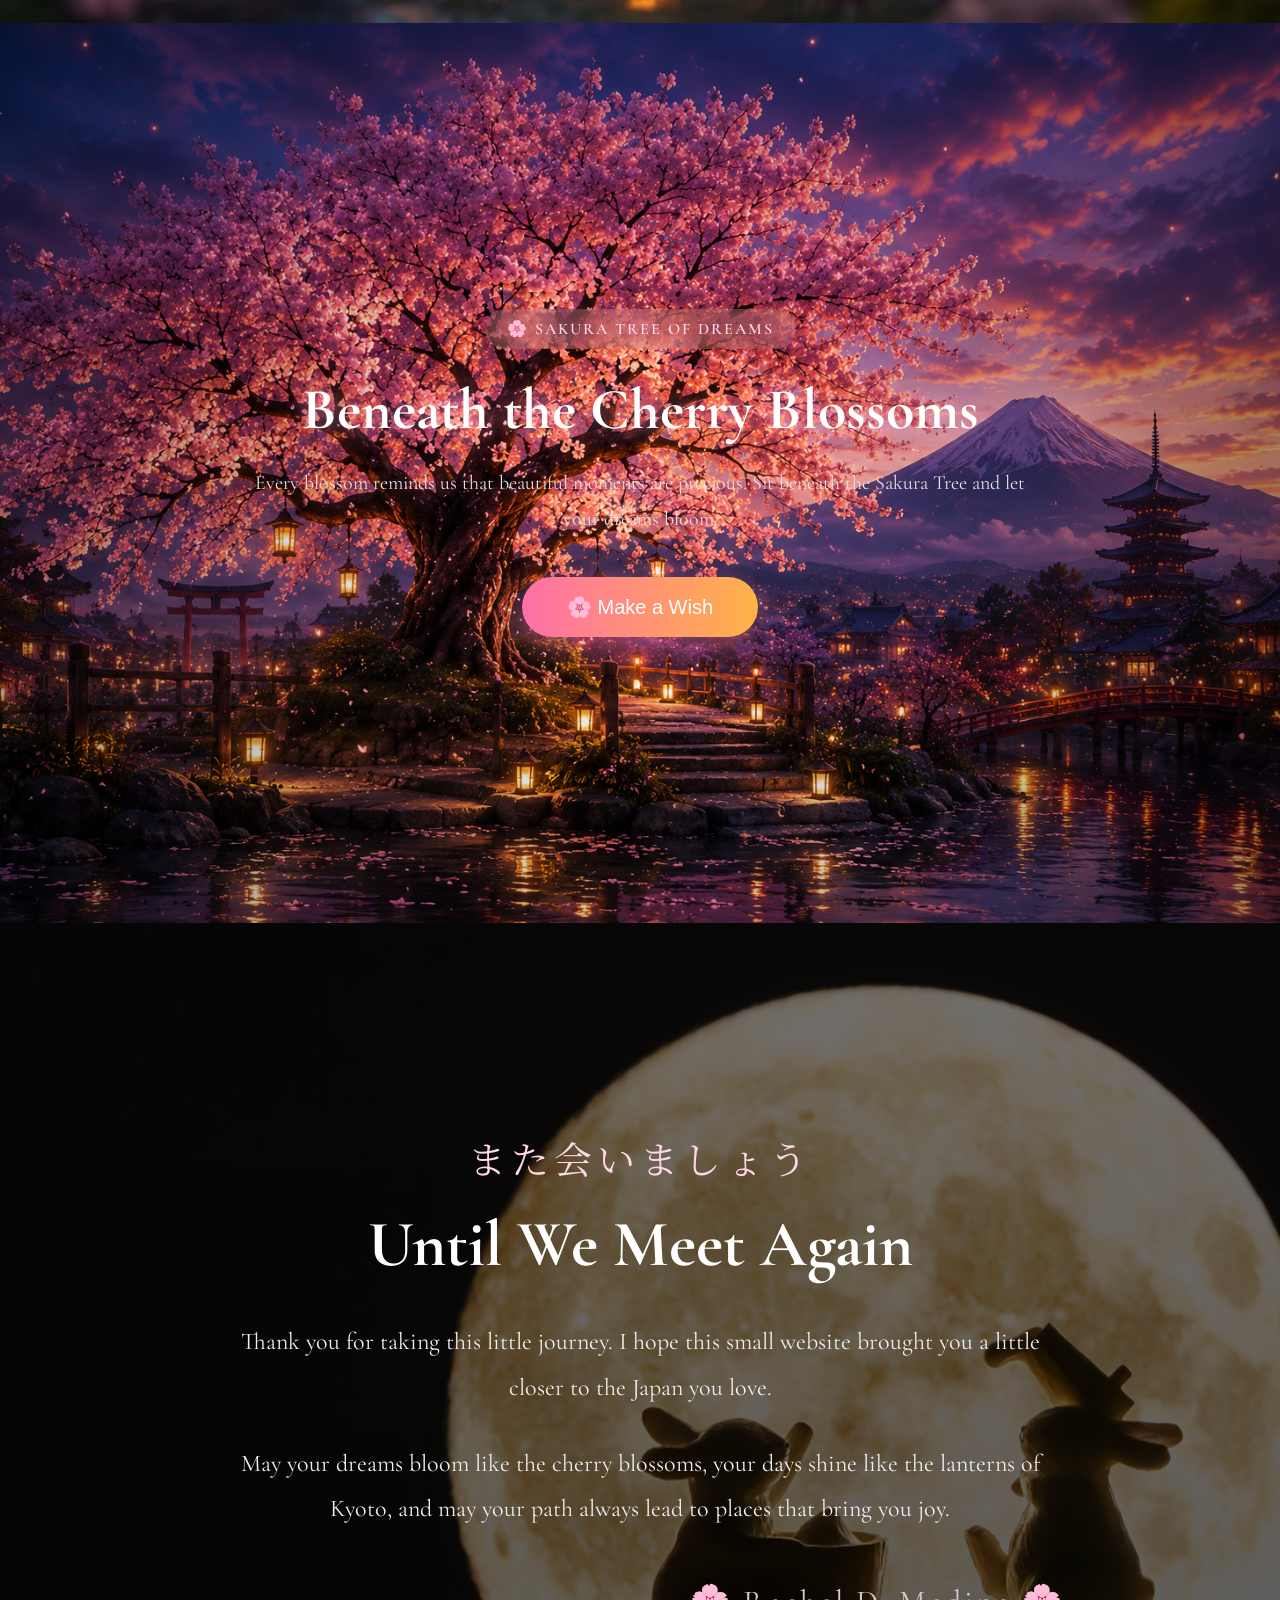
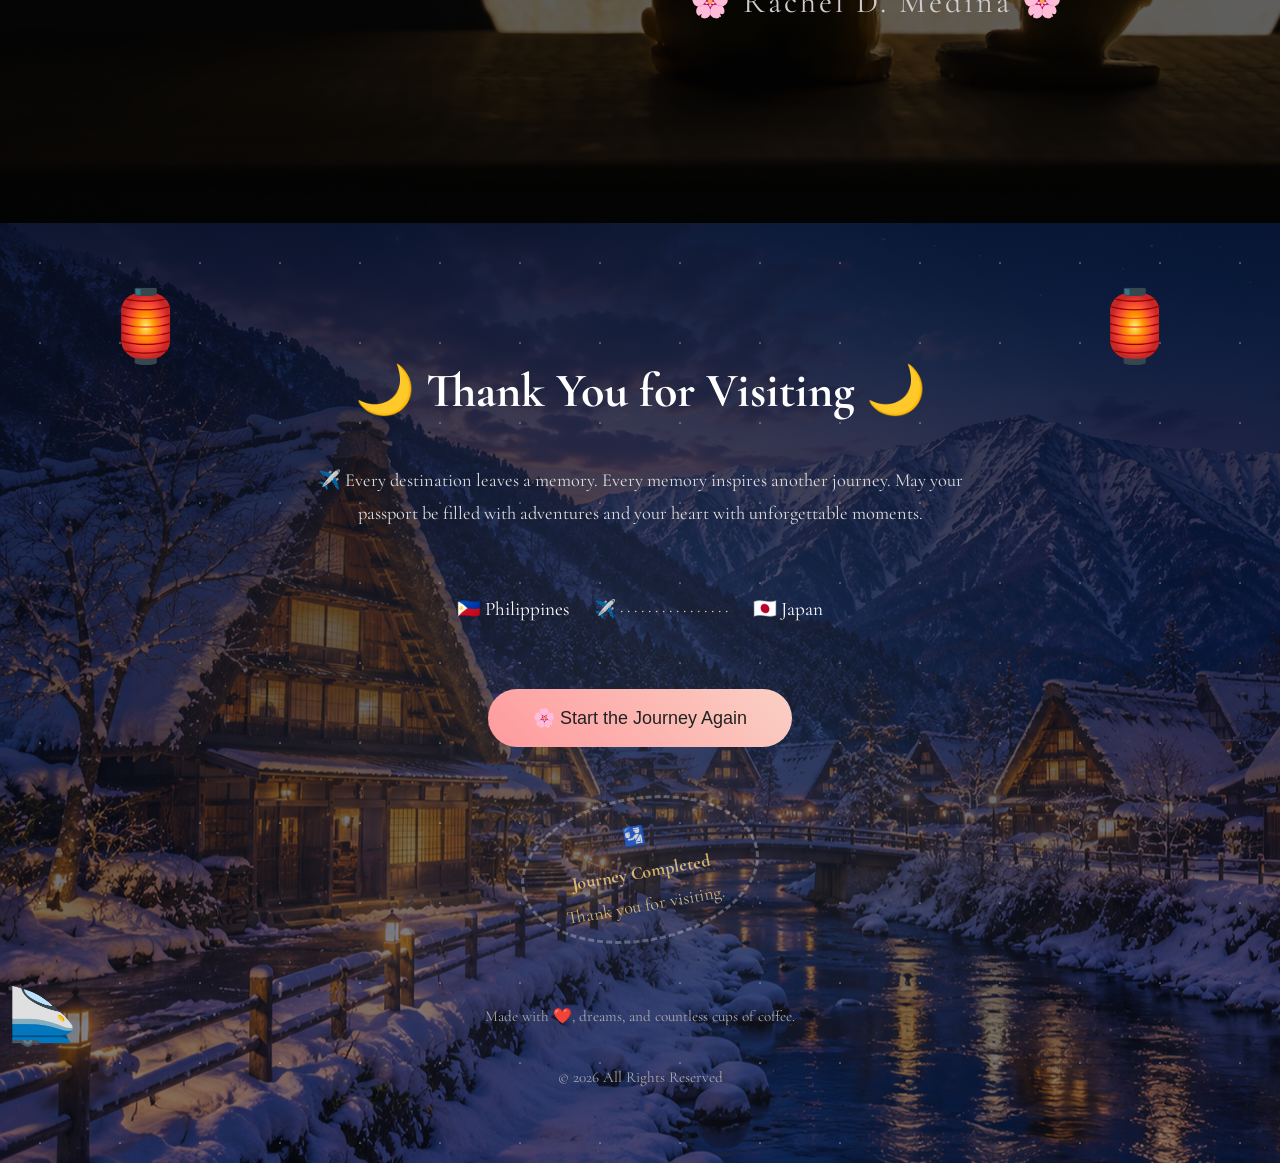
==== commit 021deecb: "Update Website" ====
--- a/index.html
+++ b/index.html
@@ -693,7 +693,7 @@
 
             <p class="signature">
 
-                Your Best Friend
+                Your Best Friend | EJRH
 
             </p>
 
--- a/css/style.css
+++ b/css/style.css
@@ -977,7 +977,7 @@
 .letter-paper{
 
     background:
-    rgba(255,248,235,.94);
+    url("../images/background/washipaper.avif");
 
     color:#333;
 
@@ -1011,7 +1011,7 @@
 
     font-size:28px;
 
-    color:#8b3d5f;
+    color:#ece8e8;
 
     font-family:'Cormorant Garamond',serif;
 
@@ -1218,7 +1218,7 @@
 
     font-size:32px;
 
-    color:#ffd9e6;
+    color:#cecace;
 
     letter-spacing:3px;
 
@@ -3007,7 +3007,12 @@
 
     background:
 
-    linear-gradient(180deg,#081321,#030712);
+    linear-gradient(
+        rgba(10,15,30,.82),
+        rgba(10, 15, 30, 0.466)
+    ),
+
+    url("../images/background/background4.png");
 
     color:white;
 
